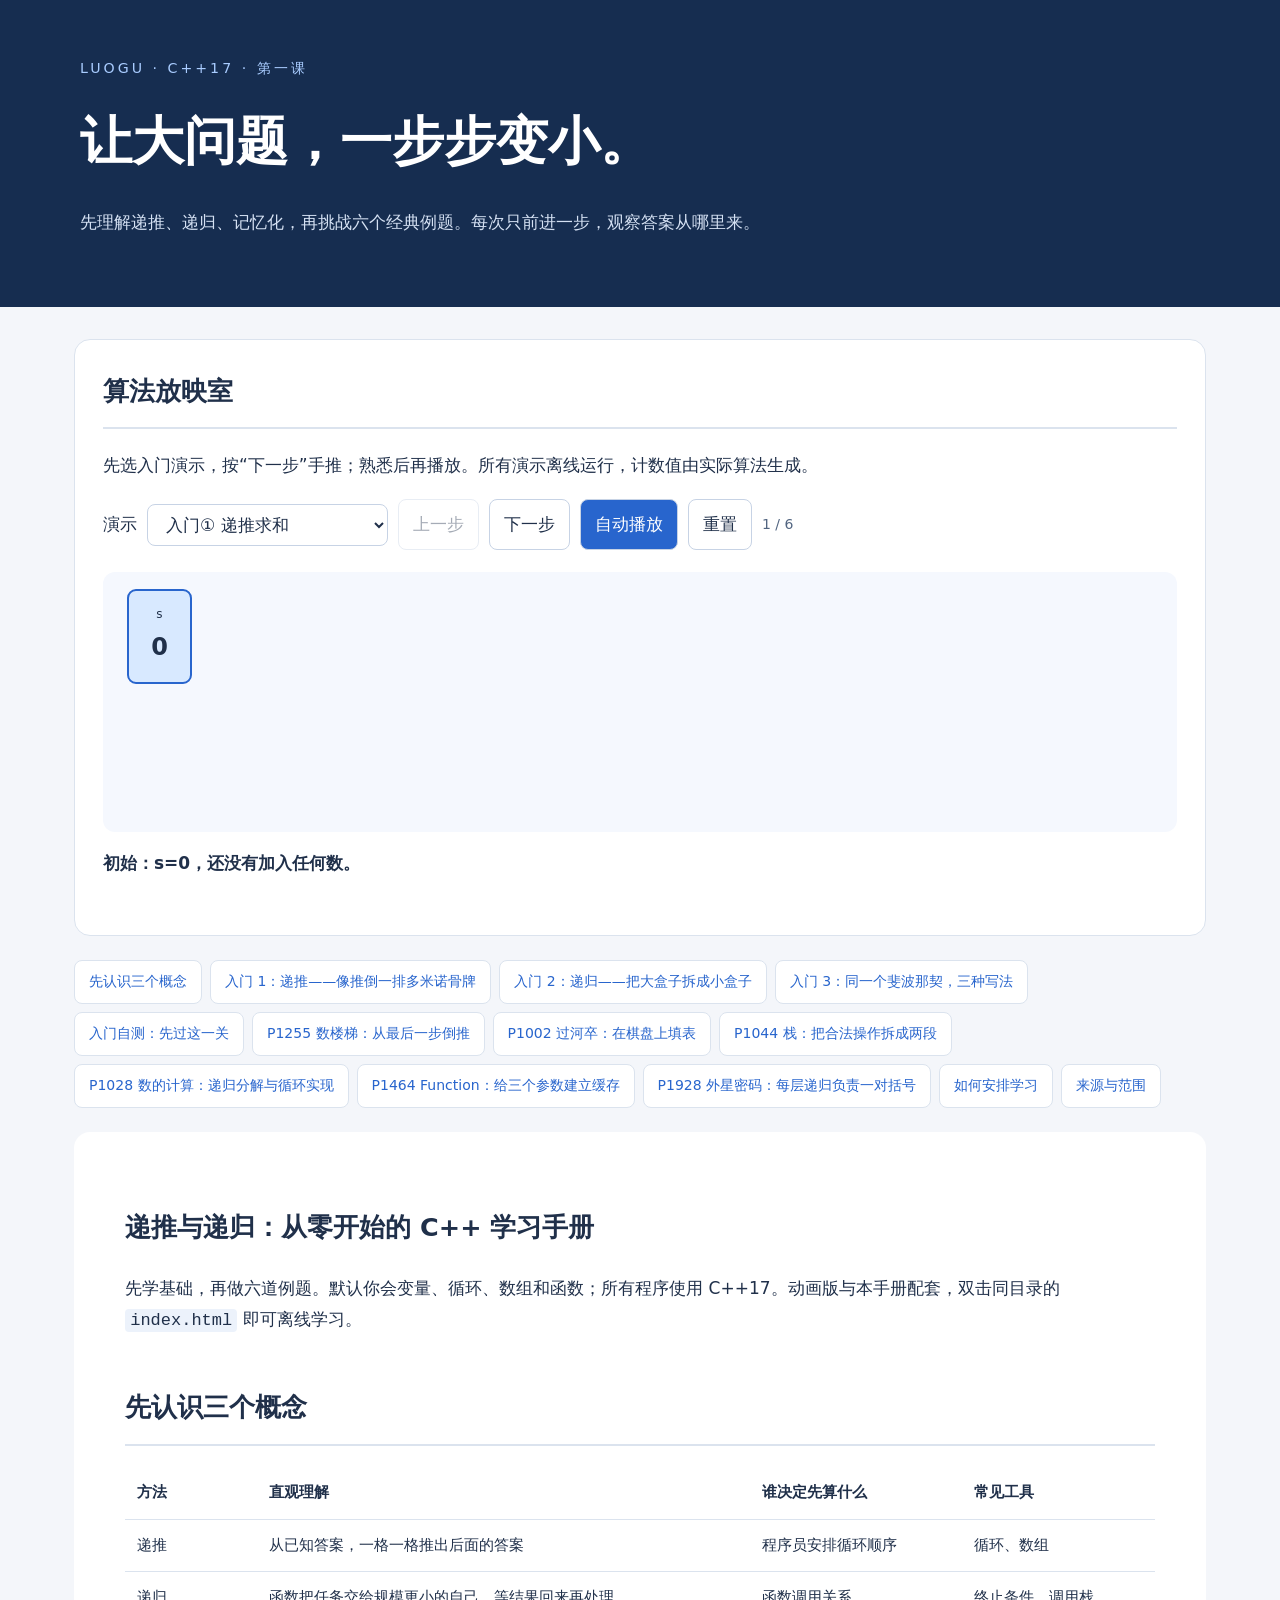
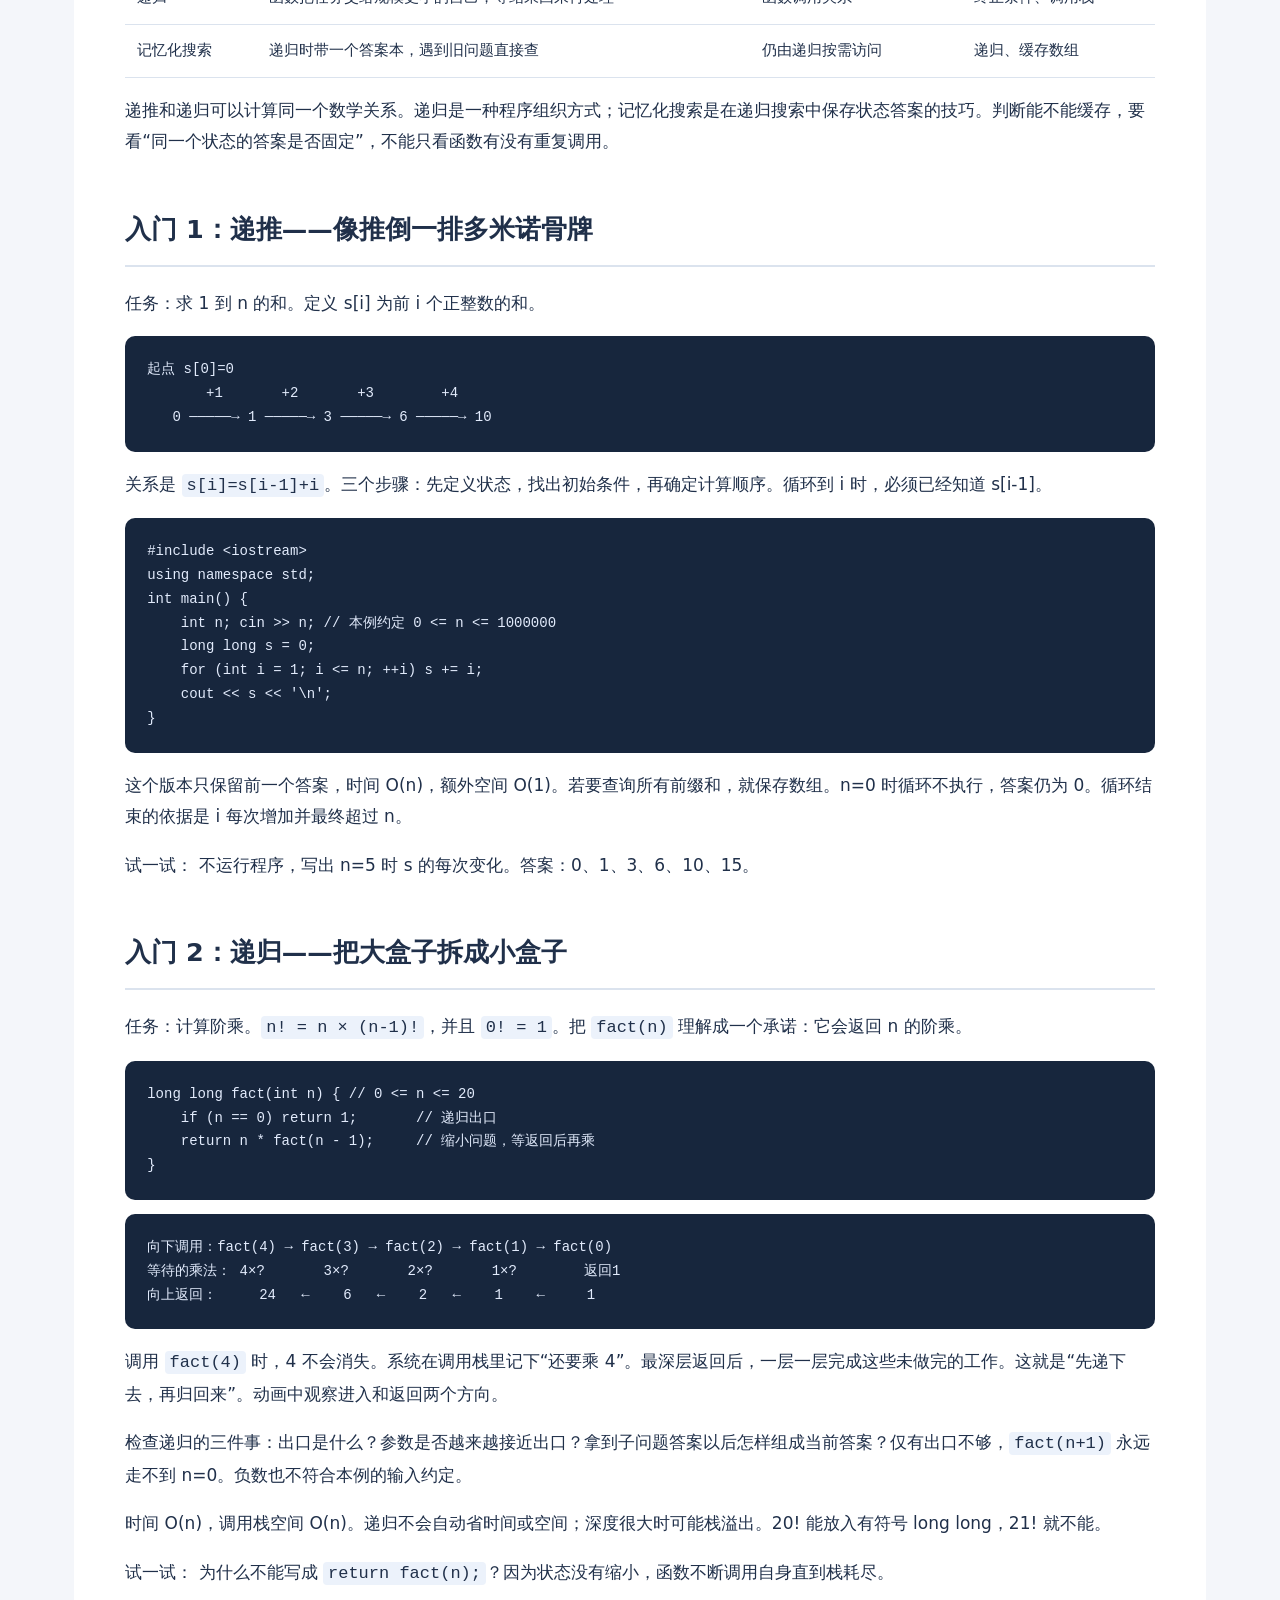
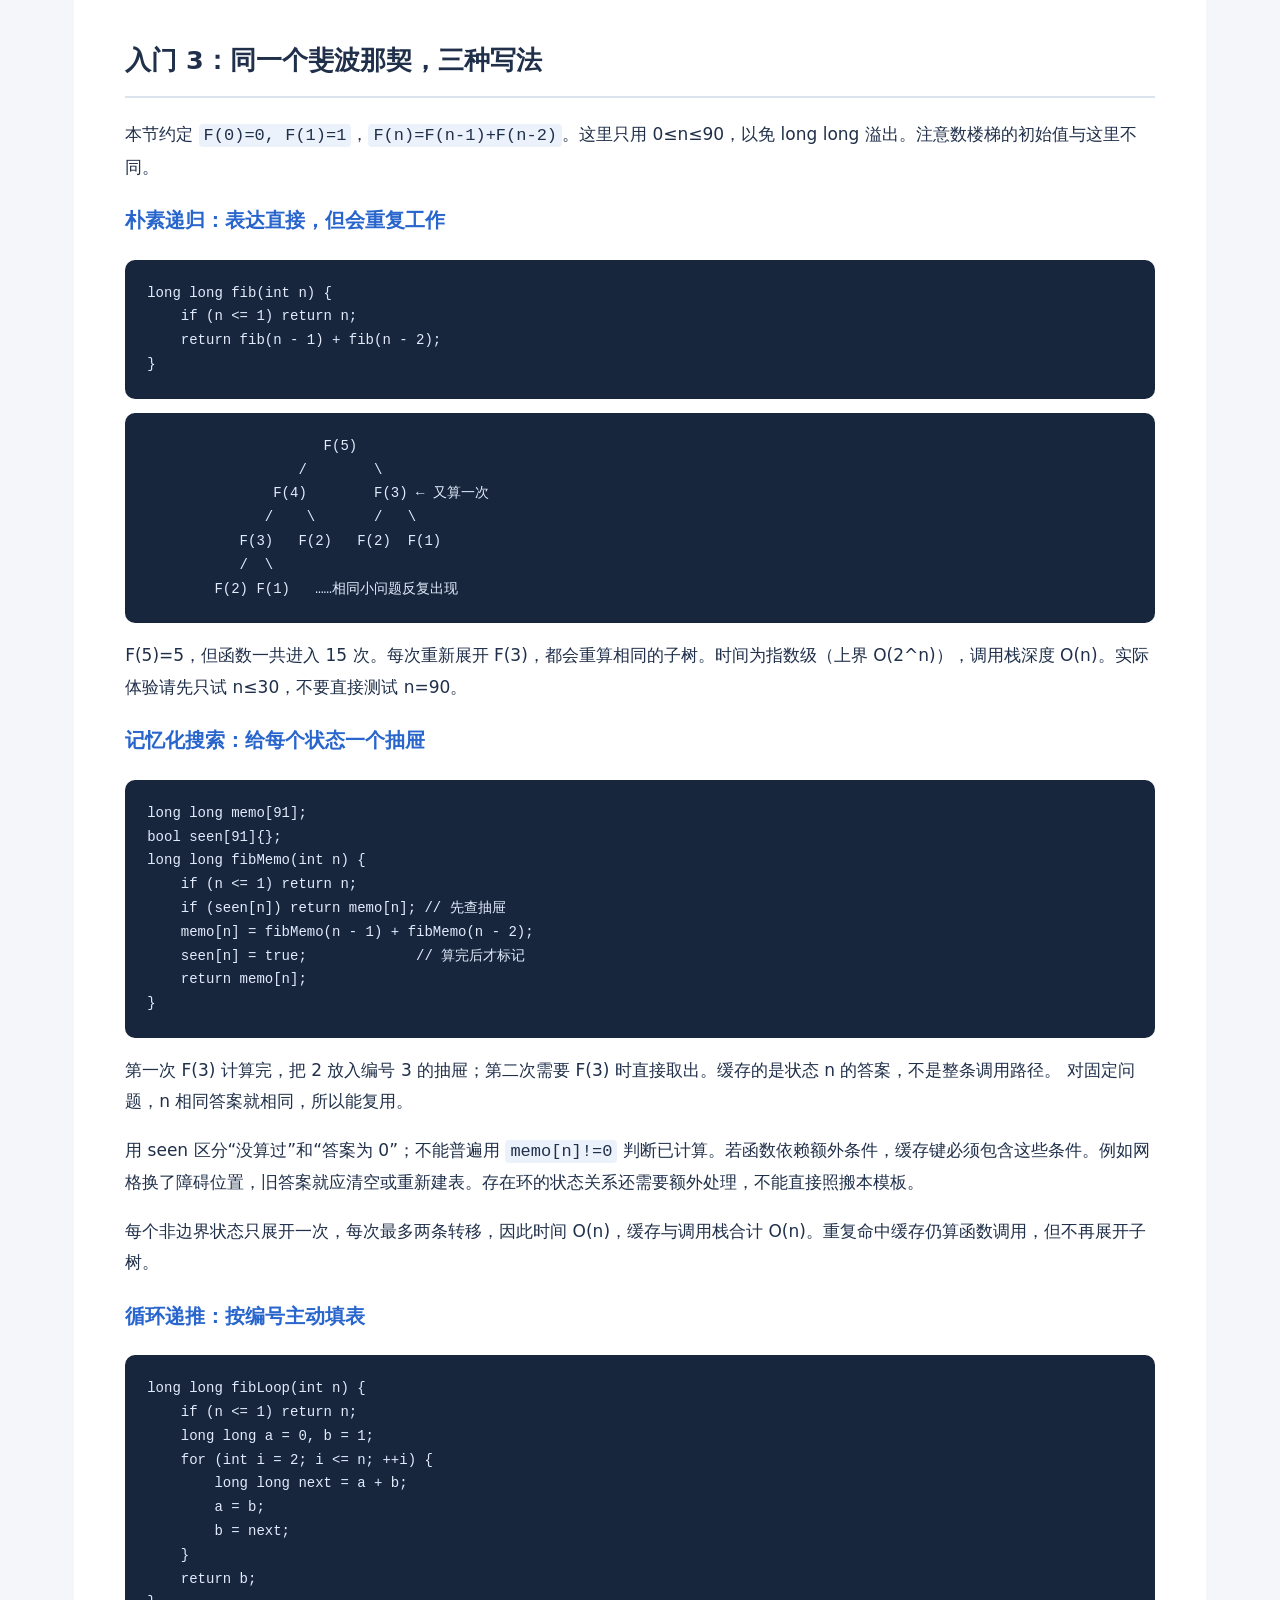
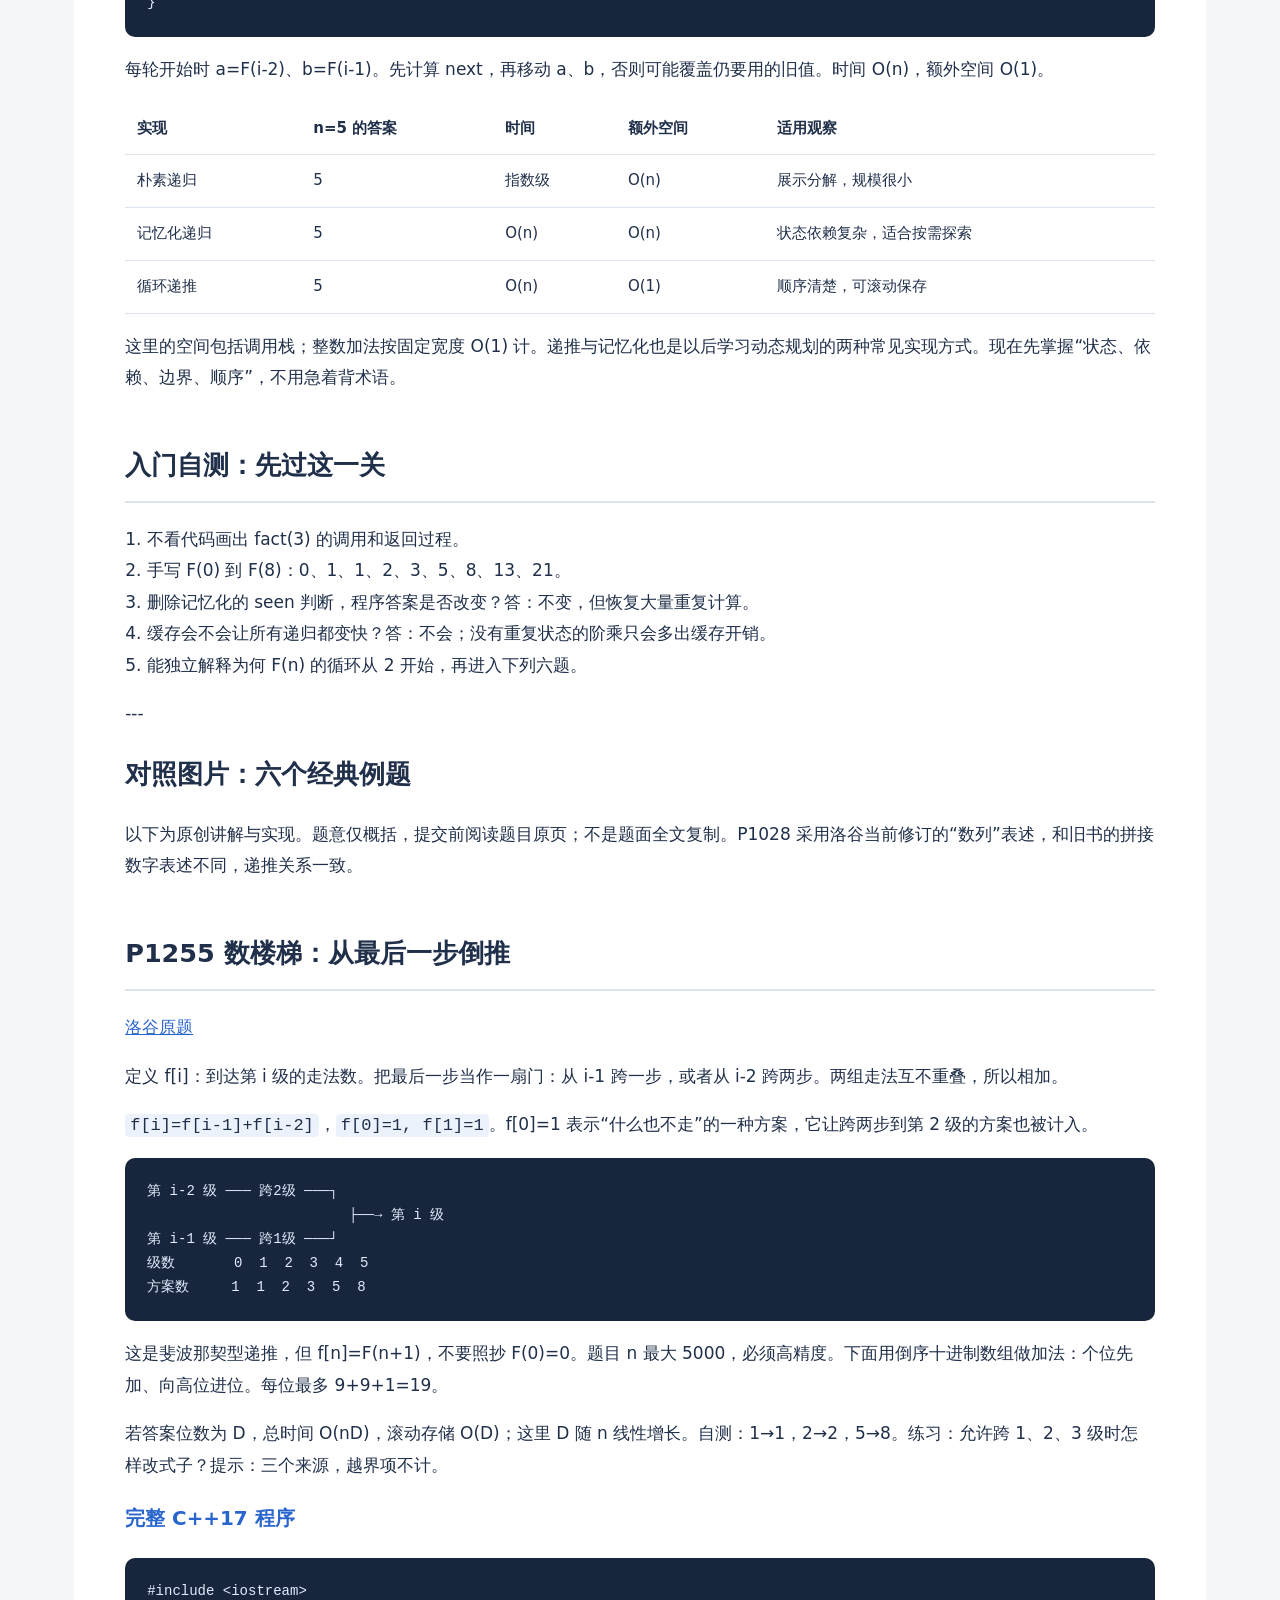
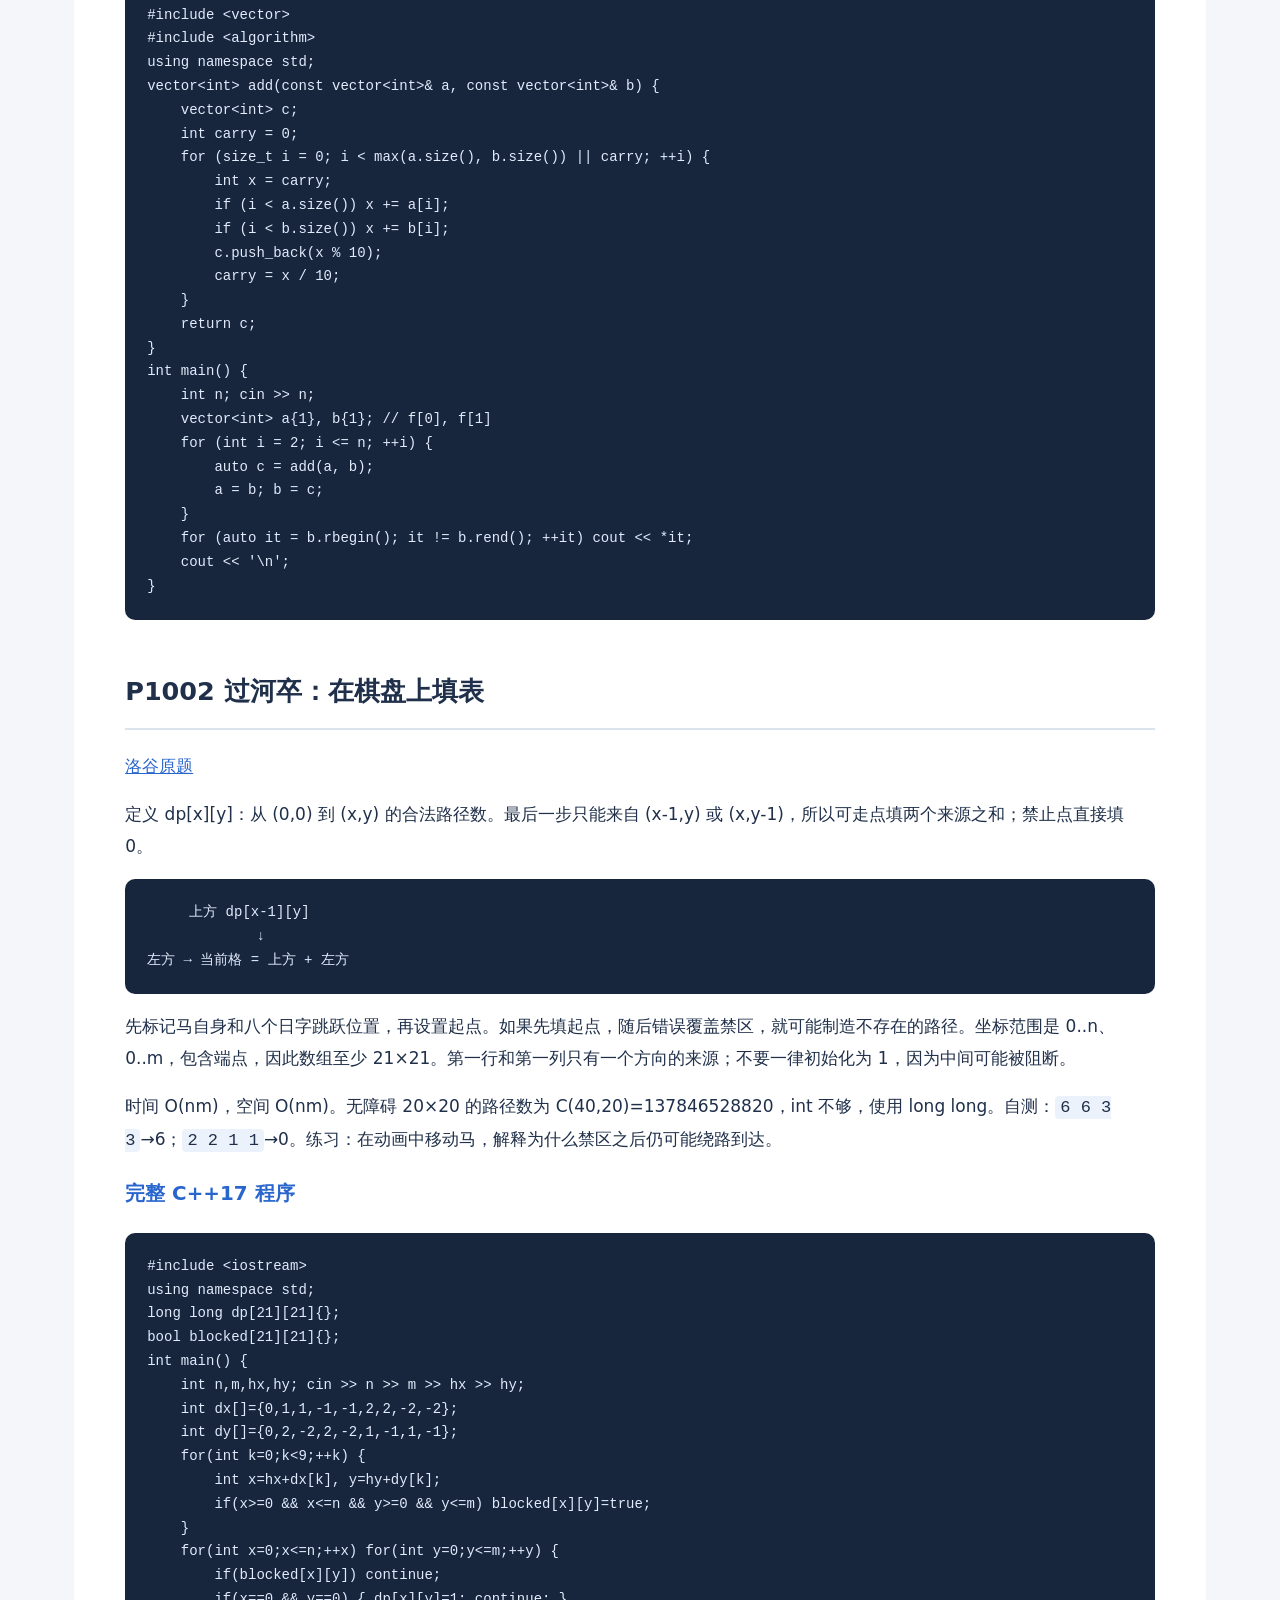
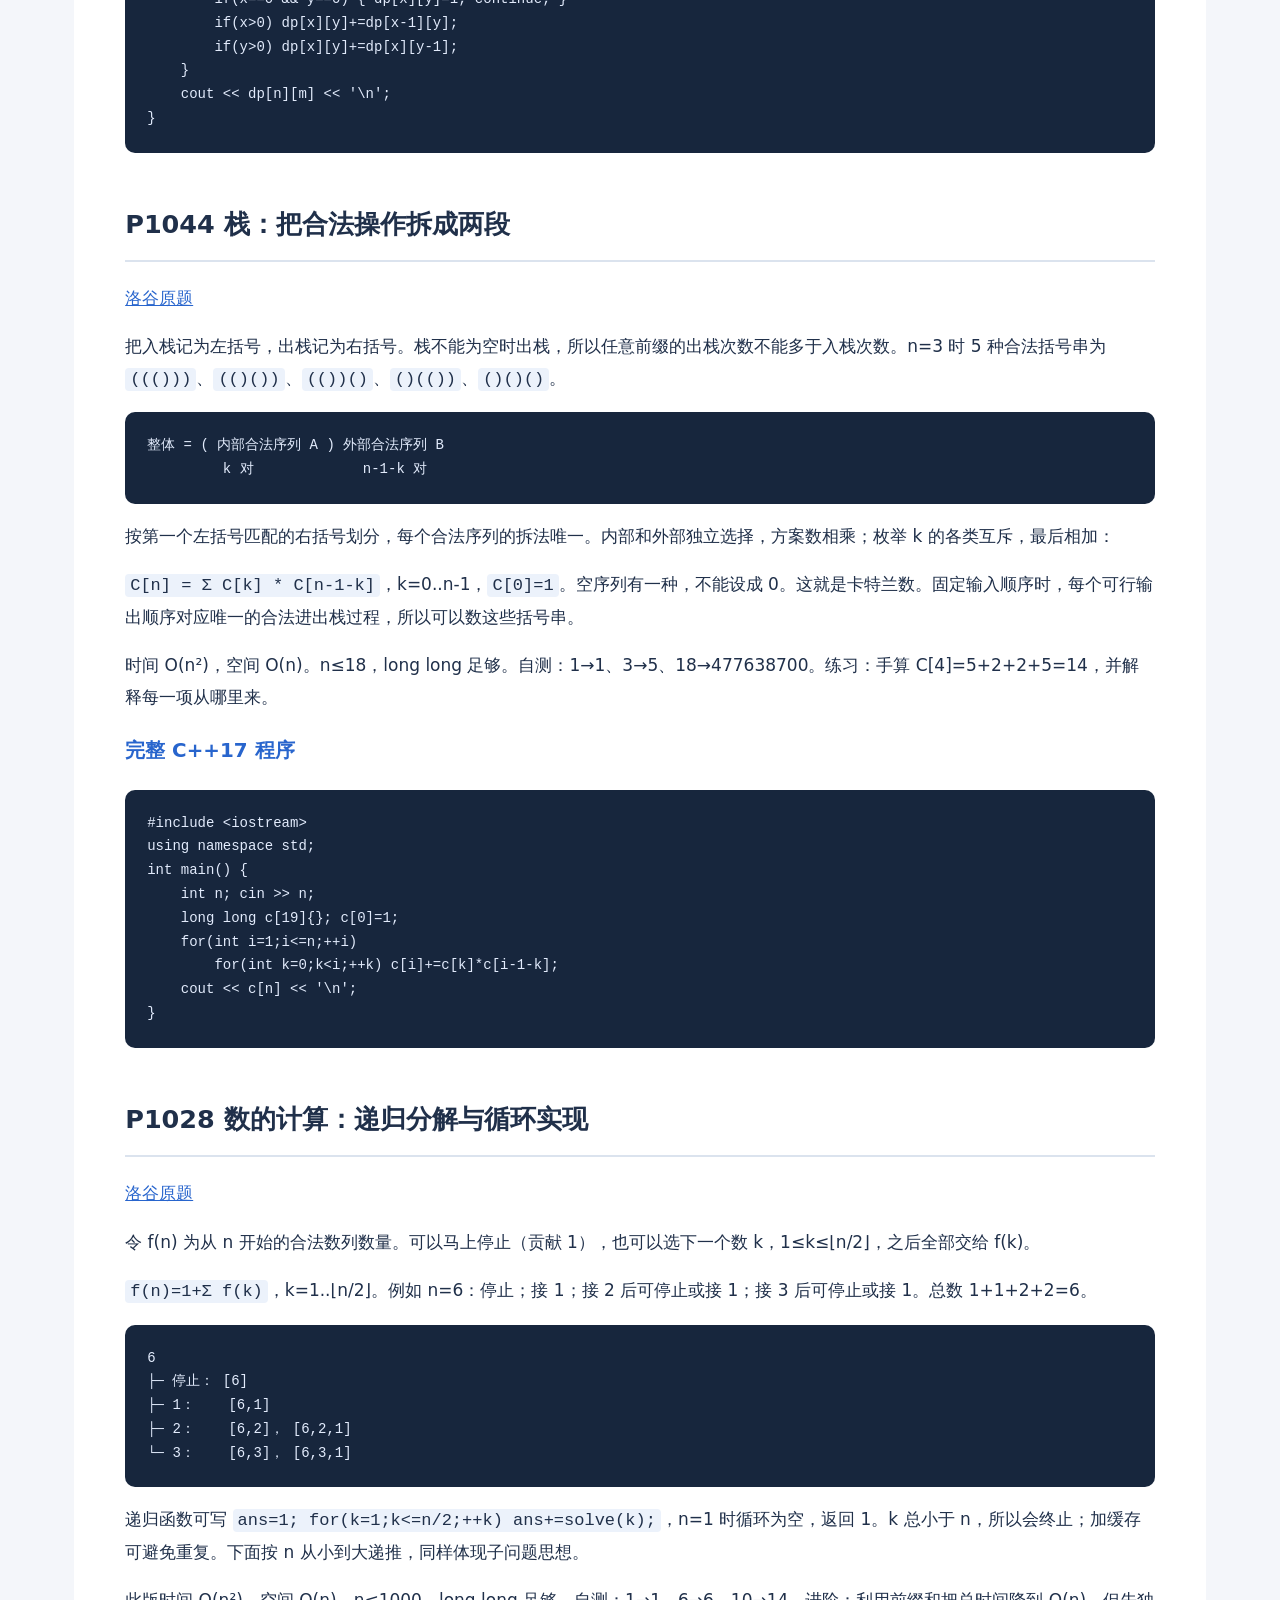
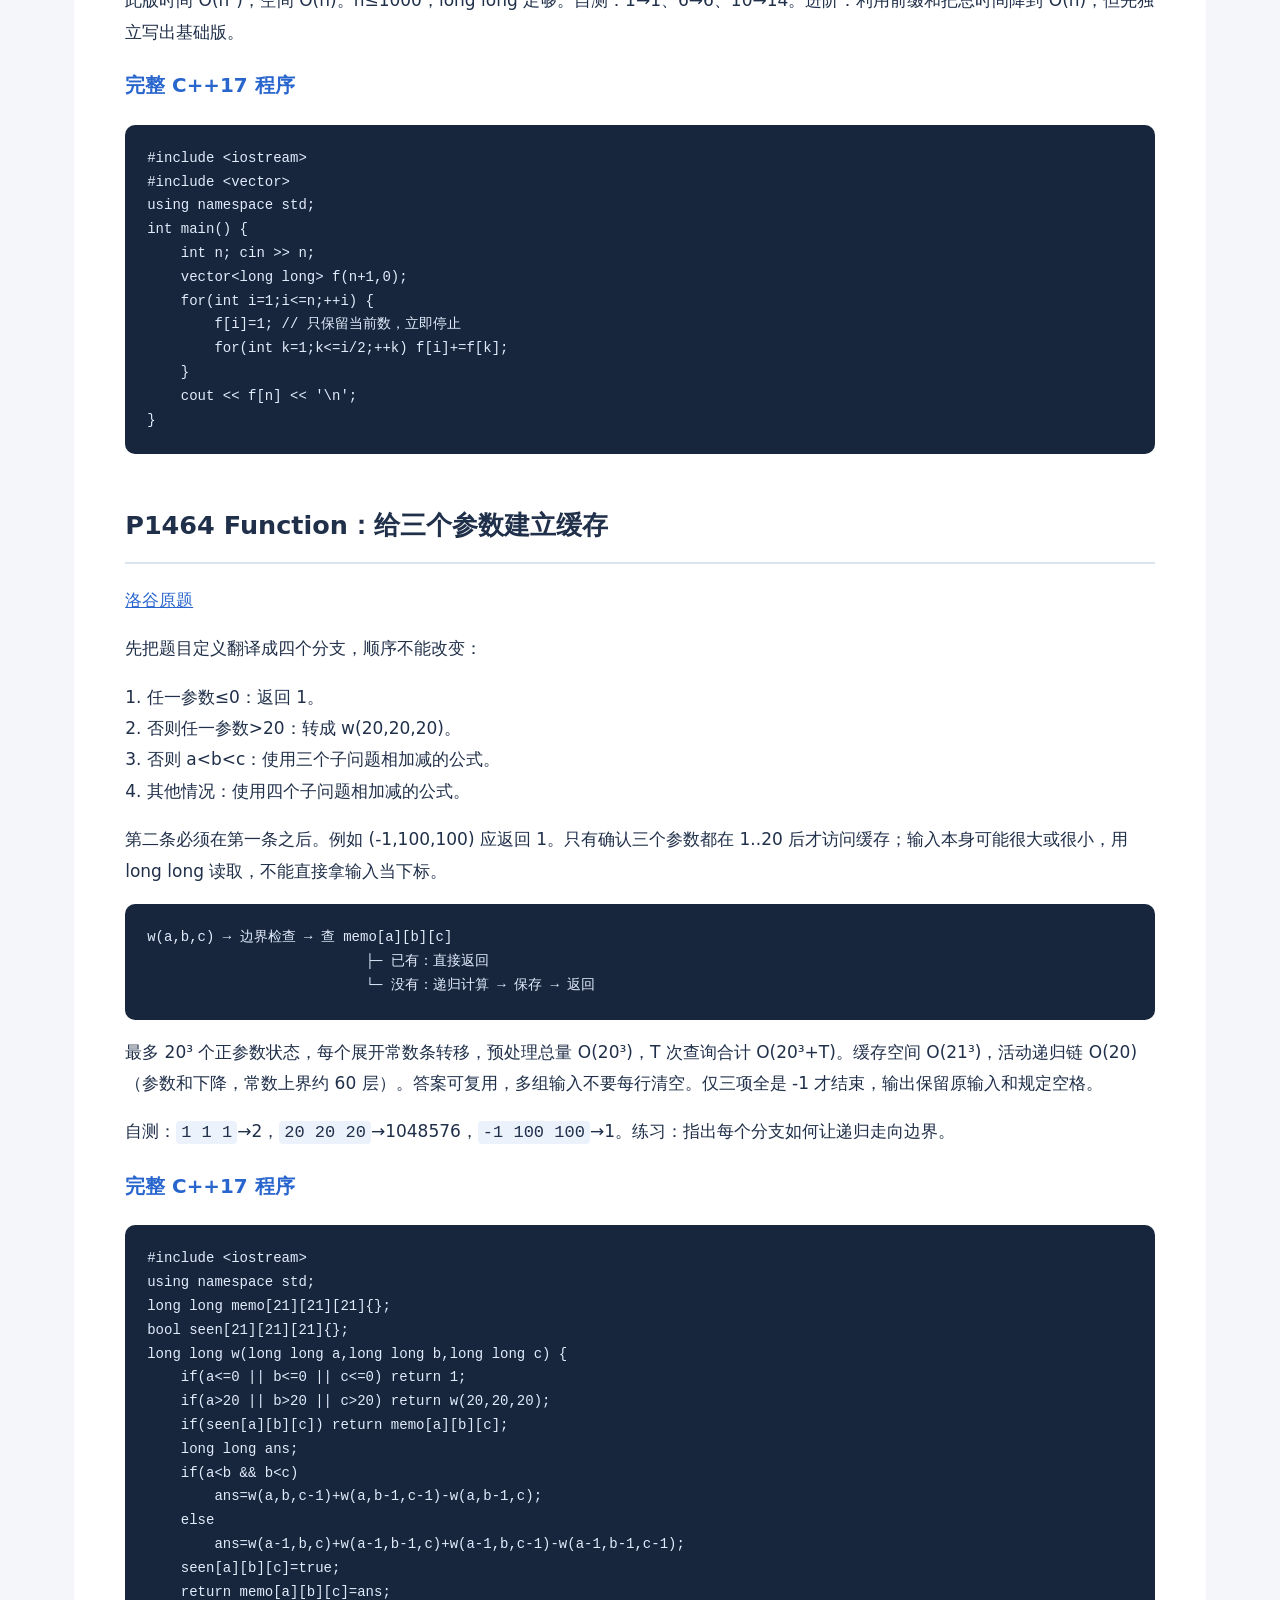
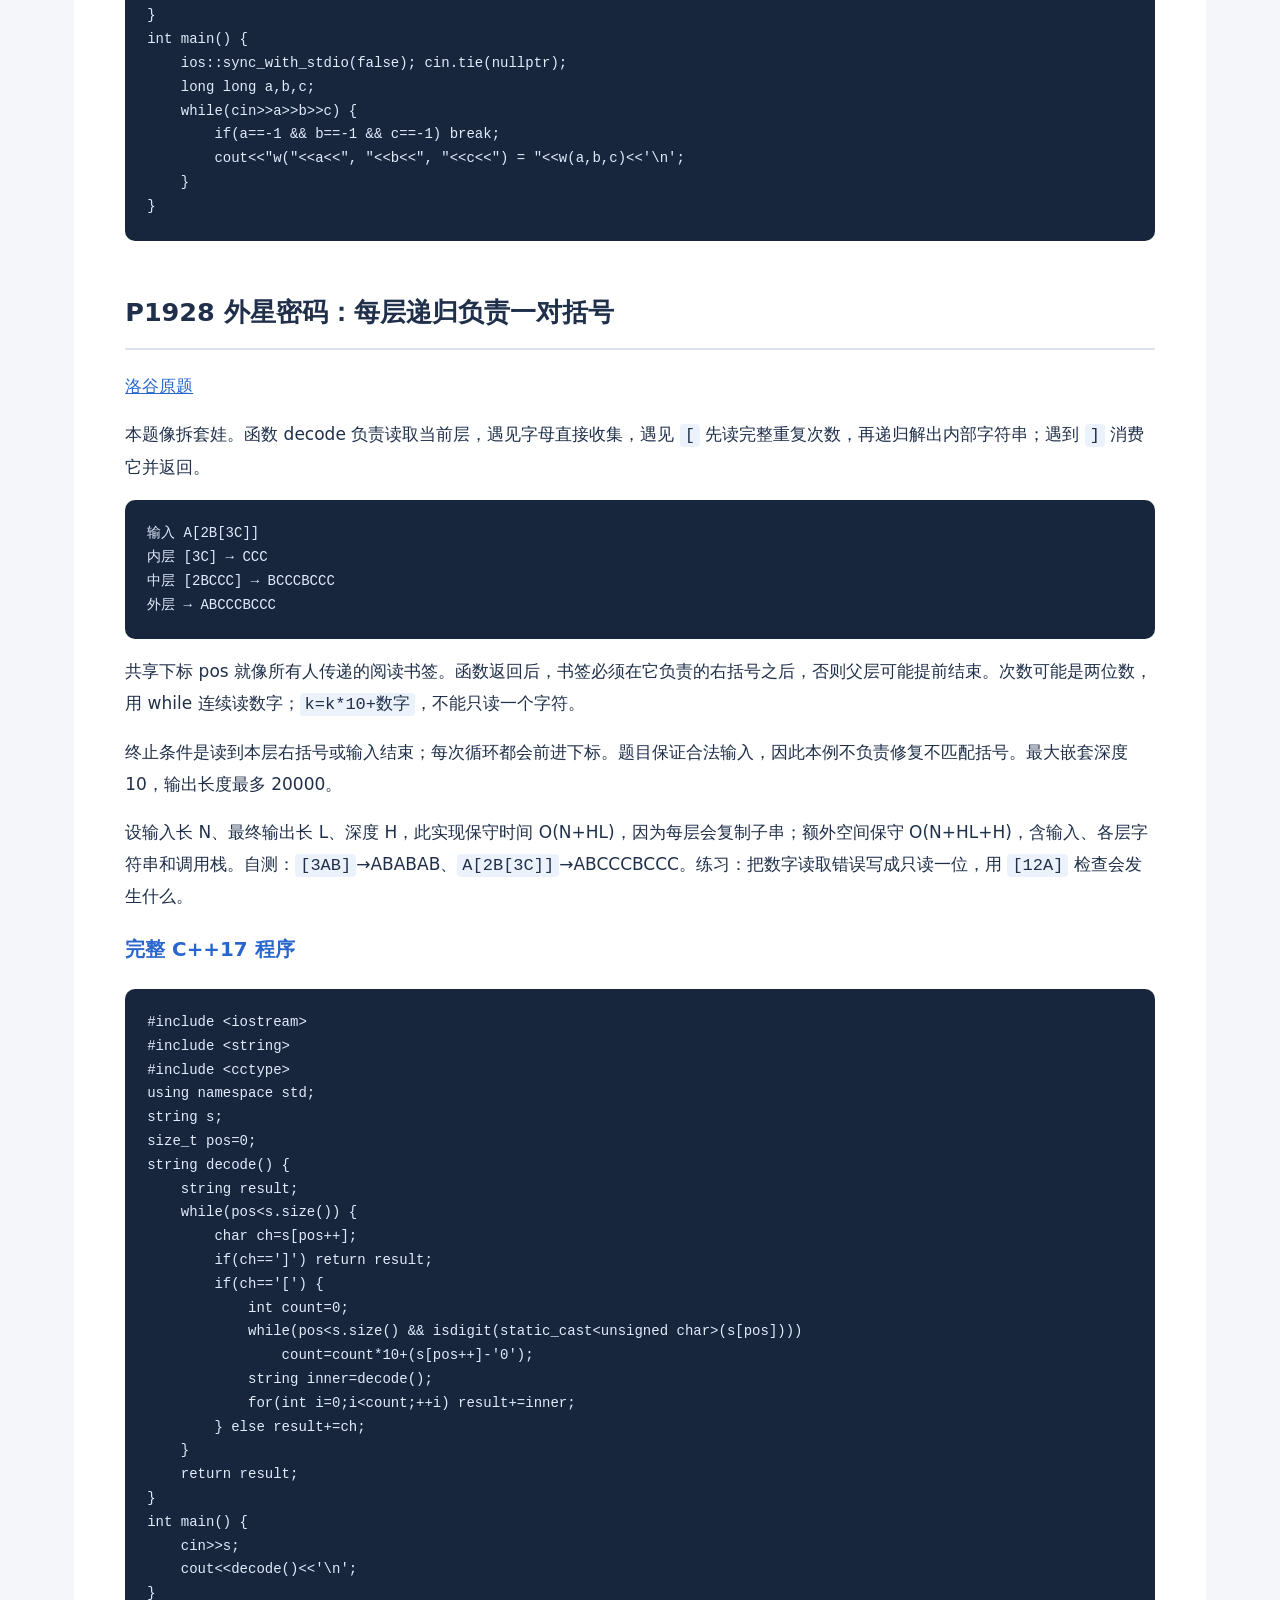
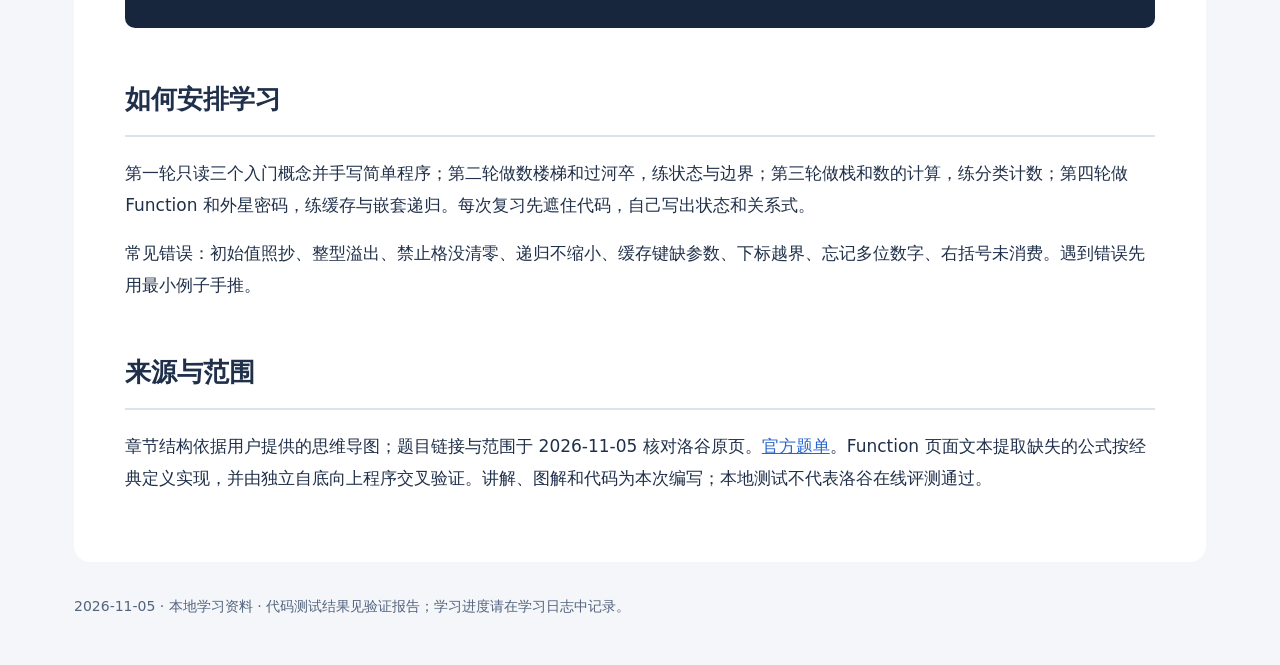
==== 洛谷深入浅出/01-递推与递归/index.html @ 2e6ac52d "新增洛谷递推递归入门手册、交互演示与六题C++实现" ====
<!doctype html><html lang="zh-CN"><head><meta charset="utf-8"><meta name="viewport" content="width=device-width,initial-scale=1"><title>递推与递归 · 从零开始</title><style>
:root{color-scheme:light;--bg:#f4f6fa;--ink:#20304a;--paper:#fff;--blue:#2865cd;--line:#dbe3ee}*{box-sizing:border-box}body{margin:0;background:var(--bg);color:var(--ink);font:17px/1.85 system-ui,'Microsoft YaHei',sans-serif}header{background:#162d50;color:#fff;padding:52px max(24px,calc((100vw - 1120px)/2))}header small{color:#a9ccff;letter-spacing:3px}header h1{font-size:clamp(30px,5vw,52px);margin:10px 0}header p{max-width:700px;color:#d5e1f3}main{max-width:1180px;margin:32px auto;padding:0 24px}article{background:var(--paper);padding:clamp(20px,4vw,52px);border-radius:16px}h2{margin-top:48px;border-bottom:2px solid var(--line);padding-bottom:12px;scroll-margin-top:20px}h3{color:var(--blue)}a{color:var(--blue)}pre{overflow:auto;background:#17263d;color:#e2ebfc;padding:22px;border-radius:10px;font:14px/1.7 Consolas,monospace;white-space:pre}code{font-family:Consolas,monospace}p code{background:#ecf2fb;padding:2px 5px;border-radius:4px}nav{display:flex;gap:8px;flex-wrap:wrap;margin:24px 0}nav a{font-size:14px;text-decoration:none;background:#fff;padding:8px 14px;border:1px solid var(--line);border-radius:8px}table{border-collapse:collapse;width:100%;font-size:15px}td,th{padding:12px;border-bottom:1px solid var(--line);text-align:left}.table-wrap{overflow:auto}.lab{padding:28px;background:white;border:1px solid var(--line);border-radius:16px}.lab h2{margin-top:0}.controls{display:flex;gap:10px;flex-wrap:wrap;align-items:center}button,select{font:inherit;padding:9px 14px;border:1px solid #c7d3e5;border-radius:8px;background:#fff;color:var(--ink);cursor:pointer}button:hover{background:#edf3ff}button:disabled{opacity:.4;cursor:default}#play{background:var(--blue);color:white}.stage{min-height:260px;background:#f5f8fe;border-radius:12px;margin-top:22px;padding:24px;overflow:auto}.cells{display:flex;gap:10px;align-items:flex-end;flex-wrap:wrap}.cell{background:white;border:2px solid #cbd7eb;border-radius:9px;padding:12px;min-width:65px;text-align:center;transition:transform .3s,background .3s}.cell.active{background:#d8e9ff;border-color:#2865cd;transform:translateY(-7px)}.cell small{display:block;font-size:12px}.cell b{font-size:24px}.grid{display:grid;gap:6px;grid-template-columns:repeat(7,minmax(38px,1fr));max-width:560px}.grid .cell{min-width:0;padding:5px;font-size:14px}.cell.block{background:#ffe2df;border-color:#c8473e}.stack{display:flex;flex-direction:column-reverse;gap:8px;max-width:420px}.stack .cell{text-align:left}.caption{padding:16px 0;min-height:75px;font-weight:600}#counter{font-size:14px;color:#526581}details{margin-top:20px}footer{font-size:14px;padding:32px 0;color:#53647d}@media(prefers-reduced-motion:reduce){*{transition:none!important}}@media print{header,nav,.lab{display:none}body{background:white}main{padding:0}article{padding:0}pre{white-space:pre-wrap}h2{break-after:avoid}}
</style></head><body><header><small>LUOGU · C++17 · 第一课</small><h1>让大问题，一步步变小。</h1><p>先理解递推、递归、记忆化，再挑战六个经典例题。每次只前进一步，观察答案从哪里来。</p></header><main><section class="lab"><h2>算法放映室</h2><p>先选入门演示，按“下一步”手推；熟悉后再播放。所有演示离线运行，计数值由实际算法生成。</p><div class="controls"><label for="scene">演示</label><select id="scene"><option value="sum">入门① 递推求和</option><option value="fact">入门② 阶乘的调用与返回</option><option value="memo">入门③ 斐波那契记忆化</option><option value="stairs">P1255 数楼梯</option><option value="grid">P1002 过河卒</option><option value="catalan">P1044 栈与卡特兰数</option><option value="number">P1028 数的计算</option><option value="function">P1464 缓存命中</option><option value="decode">P1928 拆套娃</option></select><button id="prev">上一步</button><button id="next">下一步</button><button id="play">自动播放</button><button id="reset">重置</button><span id="counter"></span></div><div id="stage" class="stage" role="img" aria-label="算法当前状态"></div><div id="caption" class="caption" aria-live="polite"></div></section><nav><a href="#s1">先认识三个概念</a><a href="#s2">入门 1：递推——像推倒一排多米诺骨牌</a><a href="#s3">入门 2：递归——把大盒子拆成小盒子</a><a href="#s4">入门 3：同一个斐波那契，三种写法</a><a href="#s5">入门自测：先过这一关</a><a href="#s6">P1255 数楼梯：从最后一步倒推</a><a href="#s7">P1002 过河卒：在棋盘上填表</a><a href="#s8">P1044 栈：把合法操作拆成两段</a><a href="#s9">P1028 数的计算：递归分解与循环实现</a><a href="#s10">P1464 Function：给三个参数建立缓存</a><a href="#s11">P1928 外星密码：每层递归负责一对括号</a><a href="#s12">如何安排学习</a><a href="#s13">来源与范围</a></nav><article><h1>递推与递归：从零开始的 C++ 学习手册</h1><p>先学基础，再做六道例题。默认你会变量、循环、数组和函数；所有程序使用 C++17。动画版与本手册配套，双击同目录的 <code>index.html</code> 即可离线学习。</p><h2 id="s1">先认识三个概念</h2><div class="table-wrap"><table><tr><th>方法</th><th>直观理解</th><th>谁决定先算什么</th><th>常见工具</th></tr><tr><td>递推</td><td>从已知答案，一格一格推出后面的答案</td><td>程序员安排循环顺序</td><td>循环、数组</td></tr><tr><td>递归</td><td>函数把任务交给规模更小的自己，等结果回来再处理</td><td>函数调用关系</td><td>终止条件、调用栈</td></tr><tr><td>记忆化搜索</td><td>递归时带一个答案本，遇到旧问题直接查</td><td>仍由递归按需访问</td><td>递归、缓存数组</td></tr></table></div><p>递推和递归可以计算同一个数学关系。递归是一种程序组织方式；记忆化搜索是在递归搜索中保存状态答案的技巧。判断能不能缓存，要看“同一个状态的答案是否固定”，不能只看函数有没有重复调用。</p><h2 id="s2">入门 1：递推——像推倒一排多米诺骨牌</h2><p>任务：求 1 到 n 的和。定义 s[i] 为前 i 个正整数的和。</p><pre><code>起点 s[0]=0
       +1       +2       +3        +4
   0 ─────→ 1 ─────→ 3 ─────→ 6 ─────→ 10
</code></pre><p>关系是 <code>s[i]=s[i-1]+i</code>。三个步骤：先定义状态，找出初始条件，再确定计算顺序。循环到 i 时，必须已经知道 s[i-1]。</p><pre><code>#include &lt;iostream&gt;
using namespace std;
int main() {
    int n; cin &gt;&gt; n; // 本例约定 0 &lt;= n &lt;= 1000000
    long long s = 0;
    for (int i = 1; i &lt;= n; ++i) s += i;
    cout &lt;&lt; s &lt;&lt; &#x27;\n&#x27;;
}
</code></pre><p>这个版本只保留前一个答案，时间 O(n)，额外空间 O(1)。若要查询所有前缀和，就保存数组。n=0 时循环不执行，答案仍为 0。循环结束的依据是 i 每次增加并最终超过 n。</p><p>试一试： 不运行程序，写出 n=5 时 s 的每次变化。答案：0、1、3、6、10、15。</p><h2 id="s3">入门 2：递归——把大盒子拆成小盒子</h2><p>任务：计算阶乘。<code>n! = n × (n-1)!</code>，并且 <code>0! = 1</code>。把 <code>fact(n)</code> 理解成一个承诺：它会返回 n 的阶乘。</p><pre><code>long long fact(int n) { // 0 &lt;= n &lt;= 20
    if (n == 0) return 1;       // 递归出口
    return n * fact(n - 1);     // 缩小问题，等返回后再乘
}
</code></pre><pre><code>向下调用：fact(4) → fact(3) → fact(2) → fact(1) → fact(0)
等待的乘法： 4×?       3×?       2×?       1×?        返回1
向上返回：     24   ←    6   ←    2   ←    1    ←     1
</code></pre><p>调用 <code>fact(4)</code> 时，4 不会消失。系统在调用栈里记下“还要乘 4”。最深层返回后，一层一层完成这些未做完的工作。这就是“先递下去，再归回来”。动画中观察进入和返回两个方向。</p><p>检查递归的三件事：出口是什么？参数是否越来越接近出口？拿到子问题答案以后怎样组成当前答案？仅有出口不够，<code>fact(n+1)</code> 永远走不到 n=0。负数也不符合本例的输入约定。</p><p>时间 O(n)，调用栈空间 O(n)。递归不会自动省时间或空间；深度很大时可能栈溢出。20! 能放入有符号 long long，21! 就不能。</p><p>试一试： 为什么不能写成 <code>return fact(n);</code>？因为状态没有缩小，函数不断调用自身直到栈耗尽。</p><h2 id="s4">入门 3：同一个斐波那契，三种写法</h2><p>本节约定 <code>F(0)=0, F(1)=1</code>，<code>F(n)=F(n-1)+F(n-2)</code>。这里只用 0≤n≤90，以免 long long 溢出。注意数楼梯的初始值与这里不同。</p><h3>朴素递归：表达直接，但会重复工作</h3><pre><code>long long fib(int n) {
    if (n &lt;= 1) return n;
    return fib(n - 1) + fib(n - 2);
}
</code></pre><pre><code>                     F(5)
                  /        \
               F(4)        F(3) ← 又算一次
              /    \       /   \
           F(3)   F(2)   F(2)  F(1)
           /  \
        F(2) F(1)   ……相同小问题反复出现
</code></pre><p>F(5)=5，但函数一共进入 15 次。每次重新展开 F(3)，都会重算相同的子树。时间为指数级（上界 O(2^n)），调用栈深度 O(n)。实际体验请先只试 n≤30，不要直接测试 n=90。</p><h3>记忆化搜索：给每个状态一个抽屉</h3><pre><code>long long memo[91];
bool seen[91]{};
long long fibMemo(int n) {
    if (n &lt;= 1) return n;
    if (seen[n]) return memo[n]; // 先查抽屉
    memo[n] = fibMemo(n - 1) + fibMemo(n - 2);
    seen[n] = true;             // 算完后才标记
    return memo[n];
}
</code></pre><p>第一次 F(3) 计算完，把 2 放入编号 3 的抽屉；第二次需要 F(3) 时直接取出。缓存的是状态 n 的答案，不是整条调用路径。 对固定问题，n 相同答案就相同，所以能复用。</p><p>用 seen 区分“没算过”和“答案为 0”；不能普遍用 <code>memo[n]!=0</code> 判断已计算。若函数依赖额外条件，缓存键必须包含这些条件。例如网格换了障碍位置，旧答案就应清空或重新建表。存在环的状态关系还需要额外处理，不能直接照搬本模板。</p><p>每个非边界状态只展开一次，每次最多两条转移，因此时间 O(n)，缓存与调用栈合计 O(n)。重复命中缓存仍算函数调用，但不再展开子树。</p><h3>循环递推：按编号主动填表</h3><pre><code>long long fibLoop(int n) {
    if (n &lt;= 1) return n;
    long long a = 0, b = 1;
    for (int i = 2; i &lt;= n; ++i) {
        long long next = a + b;
        a = b;
        b = next;
    }
    return b;
}
</code></pre><p>每轮开始时 a=F(i-2)、b=F(i-1)。先计算 next，再移动 a、b，否则可能覆盖仍要用的旧值。时间 O(n)，额外空间 O(1)。</p><div class="table-wrap"><table><tr><th>实现</th><th>n=5 的答案</th><th>时间</th><th>额外空间</th><th>适用观察</th></tr><tr><td>朴素递归</td><td>5</td><td>指数级</td><td>O(n)</td><td>展示分解，规模很小</td></tr><tr><td>记忆化递归</td><td>5</td><td>O(n)</td><td>O(n)</td><td>状态依赖复杂，适合按需探索</td></tr><tr><td>循环递推</td><td>5</td><td>O(n)</td><td>O(1)</td><td>顺序清楚，可滚动保存</td></tr></table></div><p>这里的空间包括调用栈；整数加法按固定宽度 O(1) 计。递推与记忆化也是以后学习动态规划的两种常见实现方式。现在先掌握“状态、依赖、边界、顺序”，不用急着背术语。</p><h2 id="s5">入门自测：先过这一关</h2><p>1. 不看代码画出 fact(3) 的调用和返回过程。<br>2. 手写 F(0) 到 F(8)：0、1、1、2、3、5、8、13、21。<br>3. 删除记忆化的 seen 判断，程序答案是否改变？答：不变，但恢复大量重复计算。<br>4. 缓存会不会让所有递归都变快？答：不会；没有重复状态的阶乘只会多出缓存开销。<br>5. 能独立解释为何 F(n) 的循环从 2 开始，再进入下列六题。</p><p>---</p><h1>对照图片：六个经典例题</h1><p>以下为原创讲解与实现。题意仅概括，提交前阅读题目原页；不是题面全文复制。P1028 采用洛谷当前修订的“数列”表述，和旧书的拼接数字表述不同，递推关系一致。</p><h2 id="s6">P1255 数楼梯：从最后一步倒推</h2><p><a href="https://www.luogu.com.cn/problem/P1255">洛谷原题</a></p><p>定义 f[i]：到达第 i 级的走法数。把最后一步当作一扇门：从 i-1 跨一步，或者从 i-2 跨两步。两组走法互不重叠，所以相加。</p><p><code>f[i]=f[i-1]+f[i-2]</code>，<code>f[0]=1, f[1]=1</code>。f[0]=1 表示“什么也不走”的一种方案，它让跨两步到第 2 级的方案也被计入。</p><pre><code>第 i-2 级 ─── 跨2级 ───┐
                        ├──→ 第 i 级
第 i-1 级 ─── 跨1级 ───┘
级数       0  1  2  3  4  5
方案数     1  1  2  3  5  8
</code></pre><p>这是斐波那契型递推，但 f[n]=F(n+1)，不要照抄 F(0)=0。题目 n 最大 5000，必须高精度。下面用倒序十进制数组做加法：个位先加、向高位进位。每位最多 9+9+1=19。</p><p>若答案位数为 D，总时间 O(nD)，滚动存储 O(D)；这里 D 随 n 线性增长。自测：1→1，2→2，5→8。练习：允许跨 1、2、3 级时怎样改式子？提示：三个来源，越界项不计。</p><h3>完整 C++17 程序</h3><pre><code>#include &lt;iostream&gt;
#include &lt;vector&gt;
#include &lt;algorithm&gt;
using namespace std;
vector&lt;int&gt; add(const vector&lt;int&gt;&amp; a, const vector&lt;int&gt;&amp; b) {
    vector&lt;int&gt; c;
    int carry = 0;
    for (size_t i = 0; i &lt; max(a.size(), b.size()) || carry; ++i) {
        int x = carry;
        if (i &lt; a.size()) x += a[i];
        if (i &lt; b.size()) x += b[i];
        c.push_back(x % 10);
        carry = x / 10;
    }
    return c;
}
int main() {
    int n; cin &gt;&gt; n;
    vector&lt;int&gt; a{1}, b{1}; // f[0], f[1]
    for (int i = 2; i &lt;= n; ++i) {
        auto c = add(a, b);
        a = b; b = c;
    }
    for (auto it = b.rbegin(); it != b.rend(); ++it) cout &lt;&lt; *it;
    cout &lt;&lt; &#x27;\n&#x27;;
}
</code></pre><h2 id="s7">P1002 过河卒：在棋盘上填表</h2><p><a href="https://www.luogu.com.cn/problem/P1002">洛谷原题</a></p><p>定义 dp[x][y]：从 (0,0) 到 (x,y) 的合法路径数。最后一步只能来自 (x-1,y) 或 (x,y-1)，所以可走点填两个来源之和；禁止点直接填 0。</p><pre><code>     上方 dp[x-1][y]
             ↓
左方 → 当前格 = 上方 + 左方
</code></pre><p>先标记马自身和八个日字跳跃位置，再设置起点。如果先填起点，随后错误覆盖禁区，就可能制造不存在的路径。坐标范围是 0..n、0..m，包含端点，因此数组至少 21×21。第一行和第一列只有一个方向的来源；不要一律初始化为 1，因为中间可能被阻断。</p><p>时间 O(nm)，空间 O(nm)。无障碍 20×20 的路径数为 C(40,20)=137846528820，int 不够，使用 long long。自测：<code>6 6 3 3</code>→6；<code>2 2 1 1</code>→0。练习：在动画中移动马，解释为什么禁区之后仍可能绕路到达。</p><h3>完整 C++17 程序</h3><pre><code>#include &lt;iostream&gt;
using namespace std;
long long dp[21][21]{};
bool blocked[21][21]{};
int main() {
    int n,m,hx,hy; cin &gt;&gt; n &gt;&gt; m &gt;&gt; hx &gt;&gt; hy;
    int dx[]={0,1,1,-1,-1,2,2,-2,-2};
    int dy[]={0,2,-2,2,-2,1,-1,1,-1};
    for(int k=0;k&lt;9;++k) {
        int x=hx+dx[k], y=hy+dy[k];
        if(x&gt;=0 &amp;&amp; x&lt;=n &amp;&amp; y&gt;=0 &amp;&amp; y&lt;=m) blocked[x][y]=true;
    }
    for(int x=0;x&lt;=n;++x) for(int y=0;y&lt;=m;++y) {
        if(blocked[x][y]) continue;
        if(x==0 &amp;&amp; y==0) { dp[x][y]=1; continue; }
        if(x&gt;0) dp[x][y]+=dp[x-1][y];
        if(y&gt;0) dp[x][y]+=dp[x][y-1];
    }
    cout &lt;&lt; dp[n][m] &lt;&lt; &#x27;\n&#x27;;
}
</code></pre><h2 id="s8">P1044 栈：把合法操作拆成两段</h2><p><a href="https://www.luogu.com.cn/problem/P1044">洛谷原题</a></p><p>把入栈记为左括号，出栈记为右括号。栈不能为空时出栈，所以任意前缀的出栈次数不能多于入栈次数。n=3 时 5 种合法括号串为 <code>((()))</code>、<code>(()())</code>、<code>(())()</code>、<code>()(())</code>、<code>()()()</code>。</p><pre><code>整体 = ( 内部合法序列 A ) 外部合法序列 B
         k 对             n-1-k 对
</code></pre><p>按第一个左括号匹配的右括号划分，每个合法序列的拆法唯一。内部和外部独立选择，方案数相乘；枚举 k 的各类互斥，最后相加：</p><p><code>C[n] = Σ C[k] * C[n-1-k]</code>，k=0..n-1，<code>C[0]=1</code>。空序列有一种，不能设成 0。这就是卡特兰数。固定输入顺序时，每个可行输出顺序对应唯一的合法进出栈过程，所以可以数这些括号串。</p><p>时间 O(n²)，空间 O(n)。n≤18，long long 足够。自测：1→1、3→5、18→477638700。练习：手算 C[4]=5+2+2+5=14，并解释每一项从哪里来。</p><h3>完整 C++17 程序</h3><pre><code>#include &lt;iostream&gt;
using namespace std;
int main() {
    int n; cin &gt;&gt; n;
    long long c[19]{}; c[0]=1;
    for(int i=1;i&lt;=n;++i)
        for(int k=0;k&lt;i;++k) c[i]+=c[k]*c[i-1-k];
    cout &lt;&lt; c[n] &lt;&lt; &#x27;\n&#x27;;
}
</code></pre><h2 id="s9">P1028 数的计算：递归分解与循环实现</h2><p><a href="https://www.luogu.com.cn/problem/P1028">洛谷原题</a></p><p>令 f(n) 为从 n 开始的合法数列数量。可以马上停止（贡献 1），也可以选下一个数 k，1≤k≤⌊n/2⌋，之后全部交给 f(k)。</p><p><code>f(n)=1+Σ f(k)</code>，k=1..⌊n/2⌋。例如 n=6：停止；接 1；接 2 后可停止或接 1；接 3 后可停止或接 1。总数 1+1+2+2=6。</p><pre><code>6
├─ 停止： [6]
├─ 1：    [6,1]
├─ 2：    [6,2]， [6,2,1]
└─ 3：    [6,3]， [6,3,1]
</code></pre><p>递归函数可写 <code>ans=1; for(k=1;k&lt;=n/2;++k) ans+=solve(k);</code>，n=1 时循环为空，返回 1。k 总小于 n，所以会终止；加缓存可避免重复。下面按 n 从小到大递推，同样体现子问题思想。</p><p>此版时间 O(n²)，空间 O(n)。n≤1000，long long 足够。自测：1→1、6→6、10→14。进阶：利用前缀和把总时间降到 O(n)，但先独立写出基础版。</p><h3>完整 C++17 程序</h3><pre><code>#include &lt;iostream&gt;
#include &lt;vector&gt;
using namespace std;
int main() {
    int n; cin &gt;&gt; n;
    vector&lt;long long&gt; f(n+1,0);
    for(int i=1;i&lt;=n;++i) {
        f[i]=1; // 只保留当前数，立即停止
        for(int k=1;k&lt;=i/2;++k) f[i]+=f[k];
    }
    cout &lt;&lt; f[n] &lt;&lt; &#x27;\n&#x27;;
}
</code></pre><h2 id="s10">P1464 Function：给三个参数建立缓存</h2><p><a href="https://www.luogu.com.cn/problem/P1464">洛谷原题</a></p><p>先把题目定义翻译成四个分支，顺序不能改变：</p><p>1. 任一参数≤0：返回 1。<br>2. 否则任一参数&gt;20：转成 w(20,20,20)。<br>3. 否则 a&lt;b&lt;c：使用三个子问题相加减的公式。<br>4. 其他情况：使用四个子问题相加减的公式。</p><p>第二条必须在第一条之后。例如 (-1,100,100) 应返回 1。只有确认三个参数都在 1..20 后才访问缓存；输入本身可能很大或很小，用 long long 读取，不能直接拿输入当下标。</p><pre><code>w(a,b,c) → 边界检查 → 查 memo[a][b][c]
                          ├─ 已有：直接返回
                          └─ 没有：递归计算 → 保存 → 返回
</code></pre><p>最多 20³ 个正参数状态，每个展开常数条转移，预处理总量 O(20³)，T 次查询合计 O(20³+T)。缓存空间 O(21³)，活动递归链 O(20)（参数和下降，常数上界约 60 层）。答案可复用，多组输入不要每行清空。仅三项全是 -1 才结束，输出保留原输入和规定空格。</p><p>自测：<code>1 1 1</code>→2，<code>20 20 20</code>→1048576，<code>-1 100 100</code>→1。练习：指出每个分支如何让递归走向边界。</p><h3>完整 C++17 程序</h3><pre><code>#include &lt;iostream&gt;
using namespace std;
long long memo[21][21][21]{};
bool seen[21][21][21]{};
long long w(long long a,long long b,long long c) {
    if(a&lt;=0 || b&lt;=0 || c&lt;=0) return 1;
    if(a&gt;20 || b&gt;20 || c&gt;20) return w(20,20,20);
    if(seen[a][b][c]) return memo[a][b][c];
    long long ans;
    if(a&lt;b &amp;&amp; b&lt;c)
        ans=w(a,b,c-1)+w(a,b-1,c-1)-w(a,b-1,c);
    else
        ans=w(a-1,b,c)+w(a-1,b-1,c)+w(a-1,b,c-1)-w(a-1,b-1,c-1);
    seen[a][b][c]=true;
    return memo[a][b][c]=ans;
}
int main() {
    ios::sync_with_stdio(false); cin.tie(nullptr);
    long long a,b,c;
    while(cin&gt;&gt;a&gt;&gt;b&gt;&gt;c) {
        if(a==-1 &amp;&amp; b==-1 &amp;&amp; c==-1) break;
        cout&lt;&lt;&quot;w(&quot;&lt;&lt;a&lt;&lt;&quot;, &quot;&lt;&lt;b&lt;&lt;&quot;, &quot;&lt;&lt;c&lt;&lt;&quot;) = &quot;&lt;&lt;w(a,b,c)&lt;&lt;&#x27;\n&#x27;;
    }
}
</code></pre><h2 id="s11">P1928 外星密码：每层递归负责一对括号</h2><p><a href="https://www.luogu.com.cn/problem/P1928">洛谷原题</a></p><p>本题像拆套娃。函数 decode 负责读取当前层，遇见字母直接收集，遇见 <code>[</code> 先读完整重复次数，再递归解出内部字符串；遇到 <code>]</code> 消费它并返回。</p><pre><code>输入 A[2B[3C]]
内层 [3C] → CCC
中层 [2BCCC] → BCCCBCCC
外层 → ABCCCBCCC
</code></pre><p>共享下标 pos 就像所有人传递的阅读书签。函数返回后，书签必须在它负责的右括号之后，否则父层可能提前结束。次数可能是两位数，用 while 连续读数字；<code>k=k*10+数字</code>，不能只读一个字符。</p><p>终止条件是读到本层右括号或输入结束；每次循环都会前进下标。题目保证合法输入，因此本例不负责修复不匹配括号。最大嵌套深度 10，输出长度最多 20000。</p><p>设输入长 N、最终输出长 L、深度 H，此实现保守时间 O(N+HL)，因为每层会复制子串；额外空间保守 O(N+HL+H)，含输入、各层字符串和调用栈。自测：<code>[3AB]</code>→ABABAB、<code>A[2B[3C]]</code>→ABCCCBCCC。练习：把数字读取错误写成只读一位，用 <code>[12A]</code> 检查会发生什么。</p><h3>完整 C++17 程序</h3><pre><code>#include &lt;iostream&gt;
#include &lt;string&gt;
#include &lt;cctype&gt;
using namespace std;
string s;
size_t pos=0;
string decode() {
    string result;
    while(pos&lt;s.size()) {
        char ch=s[pos++];
        if(ch==&#x27;]&#x27;) return result;
        if(ch==&#x27;[&#x27;) {
            int count=0;
            while(pos&lt;s.size() &amp;&amp; isdigit(static_cast&lt;unsigned char&gt;(s[pos])))
                count=count*10+(s[pos++]-&#x27;0&#x27;);
            string inner=decode();
            for(int i=0;i&lt;count;++i) result+=inner;
        } else result+=ch;
    }
    return result;
}
int main() {
    cin&gt;&gt;s;
    cout&lt;&lt;decode()&lt;&lt;&#x27;\n&#x27;;
}
</code></pre><h2 id="s12">如何安排学习</h2><p>第一轮只读三个入门概念并手写简单程序；第二轮做数楼梯和过河卒，练状态与边界；第三轮做栈和数的计算，练分类计数；第四轮做 Function 和外星密码，练缓存与嵌套递归。每次复习先遮住代码，自己写出状态和关系式。</p><p>常见错误：初始值照抄、整型溢出、禁止格没清零、递归不缩小、缓存键缺参数、下标越界、忘记多位数字、右括号未消费。遇到错误先用最小例子手推。</p><h2 id="s13">来源与范围</h2><p>章节结构依据用户提供的思维导图；题目链接与范围于 2026-11-05 核对洛谷原页。<a href="https://www.luogu.com.cn/training/109">官方题单</a>。Function 页面文本提取缺失的公式按经典定义实现，并由独立自底向上程序交叉验证。讲解、图解和代码为本次编写；本地测试不代表洛谷在线评测通过。</p></article><footer>2026-11-05 · 本地学习资料 · 代码测试结果见验证报告；学习进度请在学习日志中记录。</footer></main><script>
const $=id=>document.getElementById(id);let frames=[],step=0,timer=null;
function cell(label,value,active=false,block=false){return {label,value,active,block};}
function push(caption,cells,kind='cells'){frames.push({caption,cells:structuredClone(cells),kind});}
function build(name){frames=[];
if(name==='sum'){let s=0,c=[];push('初始：s=0，还没有加入任何数。',[cell('s',0,true)]);for(let i=1;i<=5;i++){let old=s;s+=i;c.push(cell('加入 '+i,s,true));push(`s = ${old} + ${i} = ${s}；已完成前 ${i} 项。`,c);c[c.length-1].active=false;}}
if(name==='fact'){let stack=[];for(let n=4;n>=0;n--){stack.push(cell('fact('+n+')',n===0?'返回 1':'等待 '+n+' × 子结果',true));push(n===0?'到达出口 fact(0)=1，开始向上返回。':`进入 fact(${n})，记住本层参数，调用 fact(${n-1})。`,stack,'stack');stack[stack.length-1].active=false;}let ans=1;for(let n=1;n<=4;n++){stack.pop();ans*=n;stack[stack.length-1]=cell('fact('+n+')','返回 '+ans,true);push(`子调用已返回；本层计算得到 ${n}! = ${ans}。`,stack,'stack');}}
if(name==='memo'){let memo={},stack=[],calls=0;function f(n){calls++;stack.push(n);push('进入 F('+n+')；调用链 '+stack.join(' → '),Object.entries(memo).map(([k,v])=>cell('缓存 F('+k+')',v)));if(n<=1){push('边界 F('+n+')='+n+'，直接返回。',[cell('返回',n,true)]);stack.pop();return n;}if(memo[n]!==undefined){push('命中缓存 F('+n+')，不再展开子树。',Object.entries(memo).map(([k,v])=>cell('F('+k+')',v,+k===n)));stack.pop();return memo[n];}let a=f(n-1),b=f(n-2);memo[n]=a+b;push(`保存 F(${n}) = ${a} + ${b} = ${memo[n]}`,Object.entries(memo).map(([k,v])=>cell('F('+k+')',v,+k===n)));stack.pop();return memo[n];}f(5);push(`完成 F(5)=5，共 ${calls} 次函数进入；朴素递归需要 15 次。`,Object.entries(memo).map(([k,v])=>cell('F('+k+')',v)));}
if(name==='stairs'){let a=[1,1];for(let i=2;i<=8;i++)a[i]=a[i-1]+a[i-2];for(let t=1;t<=8;t++)push(t===1?'初始 f[0]=f[1]=1。':`f[${t}] = f[${t-1}] + f[${t-2}] = ${a[t-1]} + ${a[t-2]} = ${a[t]}`,a.map((v,i)=>cell('第 '+i+' 级',i<=t?v:'?',i===t)));}
if(name==='grid'){let n=6,m=6,hx=3,hy=3,dp=Array.from({length:7},()=>Array(7).fill(0));let bad=(x,y)=>x===hx&&y===hy||Math.abs(x-hx)*Math.abs(y-hy)===2;function board(cx,cy){let cells=[];for(let x=0;x<=n;x++)for(let y=0;y<=m;y++)cells.push(cell(x+','+y,bad(x,y)?'禁':x<cx||x===cx&&y<=cy?dp[x][y]:'·',x===cx&&y===cy,bad(x,y)));return cells;}push('马在 (3,3)，红色“禁”包括马本身和八个日字位置。横向为 y，纵向为 x。',board(-1,-1),'grid');for(let x=0;x<=n;x++)for(let y=0;y<=m;y++){if(!bad(x,y))dp[x][y]=x===0&&y===0?1:(x?dp[x-1][y]:0)+(y?dp[x][y-1]:0);push(bad(x,y)?`(${x},${y}) 被控制，路径数为 0。`:`填 (${x},${y})：${x===0&&y===0?'起点设为 1':'上方与左方相加得 '+dp[x][y]}`,board(x,y),'grid');}}
if(name==='catalan'){let c=[1];push('空序列有一种：C[0]=1。',[cell('C[0]',1,true)]);for(let n=1;n<=5;n++){c[n]=0;for(let k=0;k<n;k++){let term=c[k]*c[n-1-k];c[n]+=term;push(`n=${n}：内部 ${k} 对，外部 ${n-1-k} 对；增加 ${c[k]}×${c[n-1-k]}=${term}。`,c.map((v,i)=>cell('C['+i+']',v,i===n)));}}}
if(name==='number'){let f=[0];for(let n=1;n<=10;n++){f[n]=1;push(`f(${n}) 先计入“马上停止”的 1 种。`,f.slice(1).map((v,i)=>cell('f('+(i+1)+')',v,i+1===n)));for(let k=1;k<=Math.floor(n/2);k++){f[n]+=f[k];push(`下一项选 ${k}，加上 f(${k})=${f[k]}；f(${n}) 暂为 ${f[n]}。`,f.slice(1).map((v,i)=>cell('f('+(i+1)+')',v,i+1===n)));}}}
if(name==='function'){let cache={};function w(a,b,c){if(a<=0||b<=0||c<=0)return 1;let key=[a,b,c].join(',');if(cache[key]!==undefined)return cache[key];return cache[key]=a<b&&b<c?w(a,b,c-1)+w(a,b-1,c-1)-w(a,b-1,c):w(a-1,b,c)+w(a-1,b-1,c)+w(a-1,b,c-1)-w(a-1,b-1,c-1);}push('演示查询 w(2,2,2)，最初缓存为空。',[cell('缓存','空')]);let ans=w(2,2,2);push('首次查询按公式递归，只保存实际访问的非边界状态。',Object.entries(cache).map(([k,v])=>cell('w('+k+')',v,k==='2,2,2')));push('结果 w(2,2,2)='+ans+'；再次查询直接命中，整棵子树都不必展开。',[cell('缓存命中 w(2,2,2)',ans,true)]);push('(-1,100,100) 先满足非正数边界，结果为 1；不要先截断成 (20,20,20)。',[cell('边界优先',1,true)]);}
if(name==='decode'){const s='A[2B[3C]]';let pos=0,stack=[];function d(){let out='';stack.push('');while(pos<s.length){let ch=s[pos++];if(ch===']'){push(`位置 ${pos-1}：读到 ]，本层返回 ${out}，书签前进到 ${pos}。`,stack.map((v,i)=>cell('层 '+i,v||'空',i===stack.length-1)),'stack');stack.pop();return out;}if(ch==='['){let k=0;while(pos<s.length&&/\d/.test(s[pos]))k=k*10+Number(s[pos++]);push(`读到 [，次数 ${k}；递归读取内部，当前书签 ${pos}。`,stack.map((v,i)=>cell('层 '+i,v||'空',i===stack.length-1)),'stack');let inner=d();out+=inner.repeat(k);}else out+=ch;stack[stack.length-1]=out;push(`书签 ${pos}，当前层已得到 ${out}。`,stack.map((v,i)=>cell('层 '+i,v||'空',i===stack.length-1)),'stack');}stack.pop();return out;}let result=d();push('全部解码完成：'+result,[cell('输出',result,true)]);}
step=0;render();}
function render(){let f=frames[step],container=document.createElement('div');container.className=f.kind;for(const c of f.cells){let e=document.createElement('div');e.className='cell'+(c.active?' active':'')+(c.block?' block':'');let label=document.createElement('small'),value=document.createElement('b');label.textContent=c.label;value.textContent=c.value;e.append(label,value);container.append(e);}$('stage').replaceChildren(container);$('stage').setAttribute('aria-label',f.caption);$('caption').textContent=f.caption;$('counter').textContent=(step+1)+' / '+frames.length;$('prev').disabled=step===0;$('next').disabled=step===frames.length-1;}
function stop(){clearInterval(timer);timer=null;$('play').textContent='自动播放';}
$('next').onclick=()=>{stop();step=Math.min(step+1,frames.length-1);render();};$('prev').onclick=()=>{stop();step=Math.max(0,step-1);render();};$('reset').onclick=()=>{stop();step=0;render();};$('scene').onchange=()=>{stop();build($('scene').value);};$('play').onclick=()=>{if(timer){stop();return;}if(step===frames.length-1)step=0;$('play').textContent='暂停';render();timer=setInterval(()=>{if(step>=frames.length-1){stop();return;}step++;render();},1100);};build('sum');
</script></body></html>
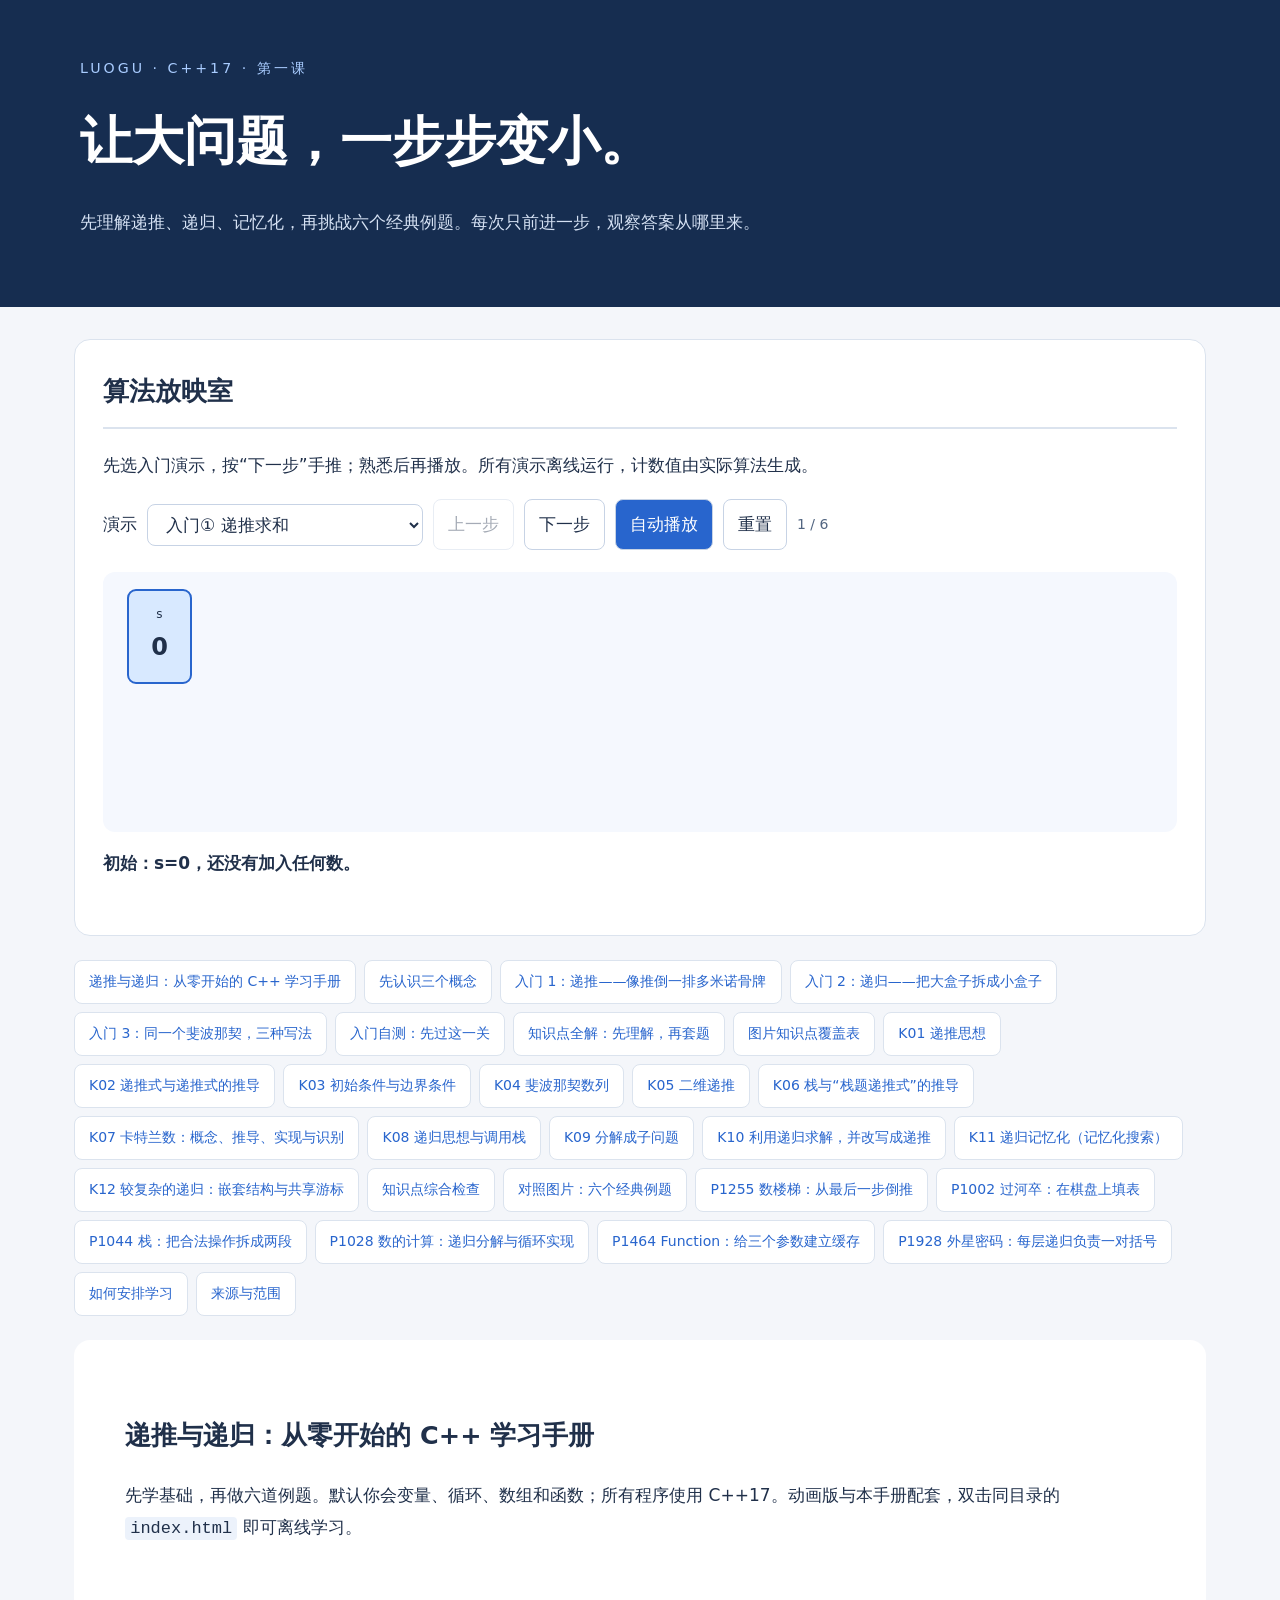
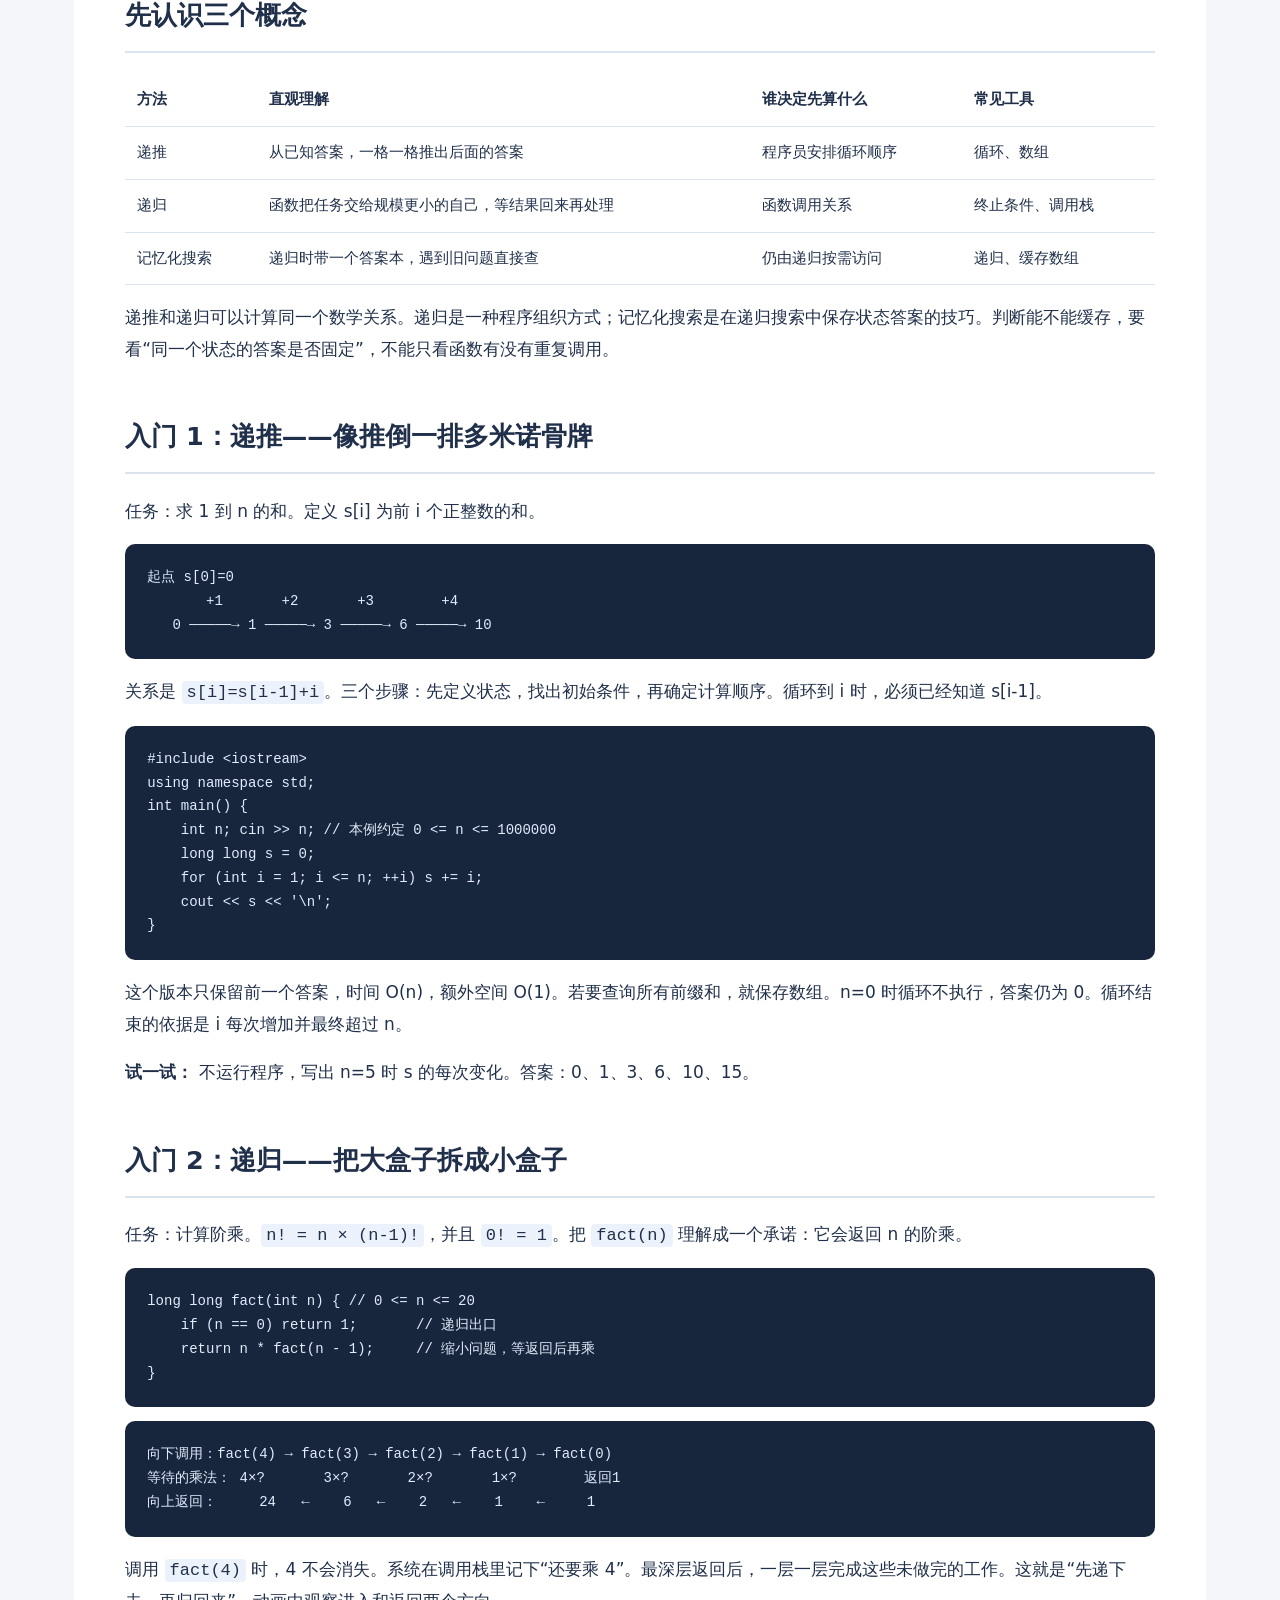
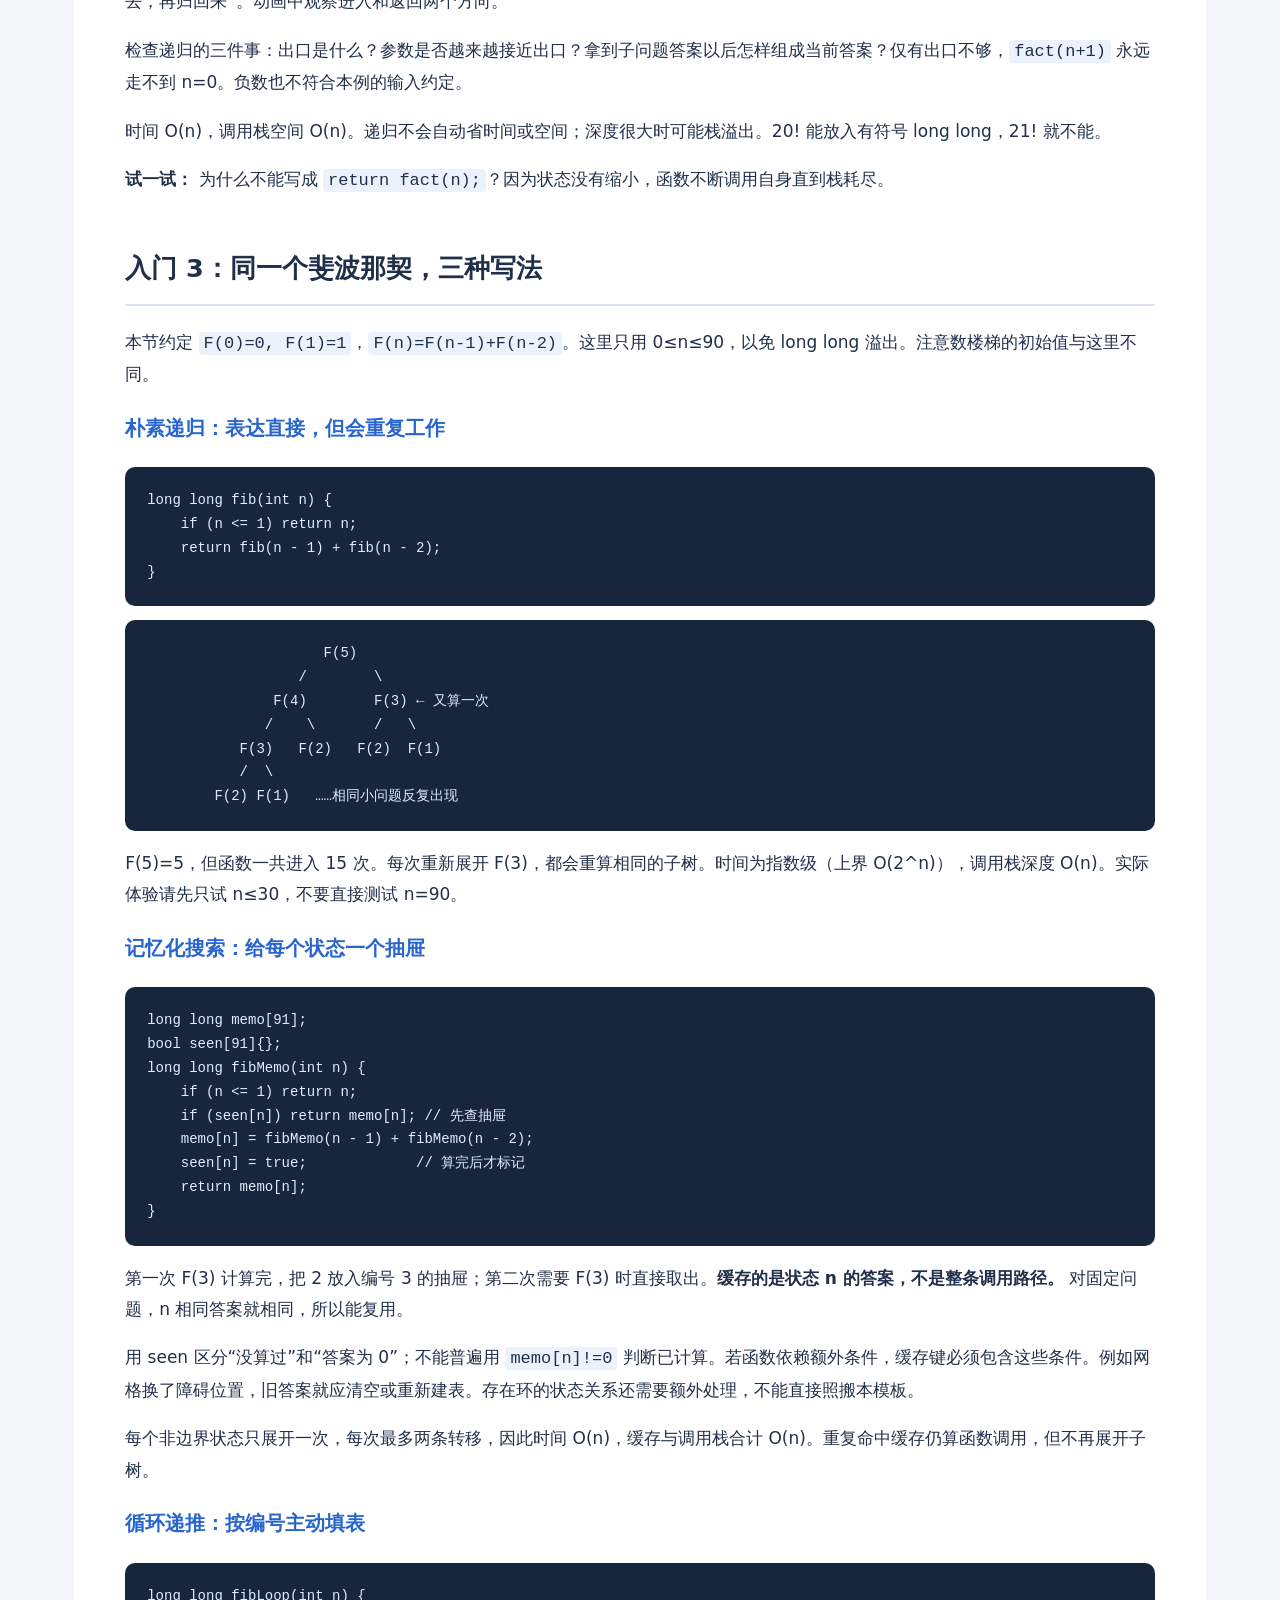
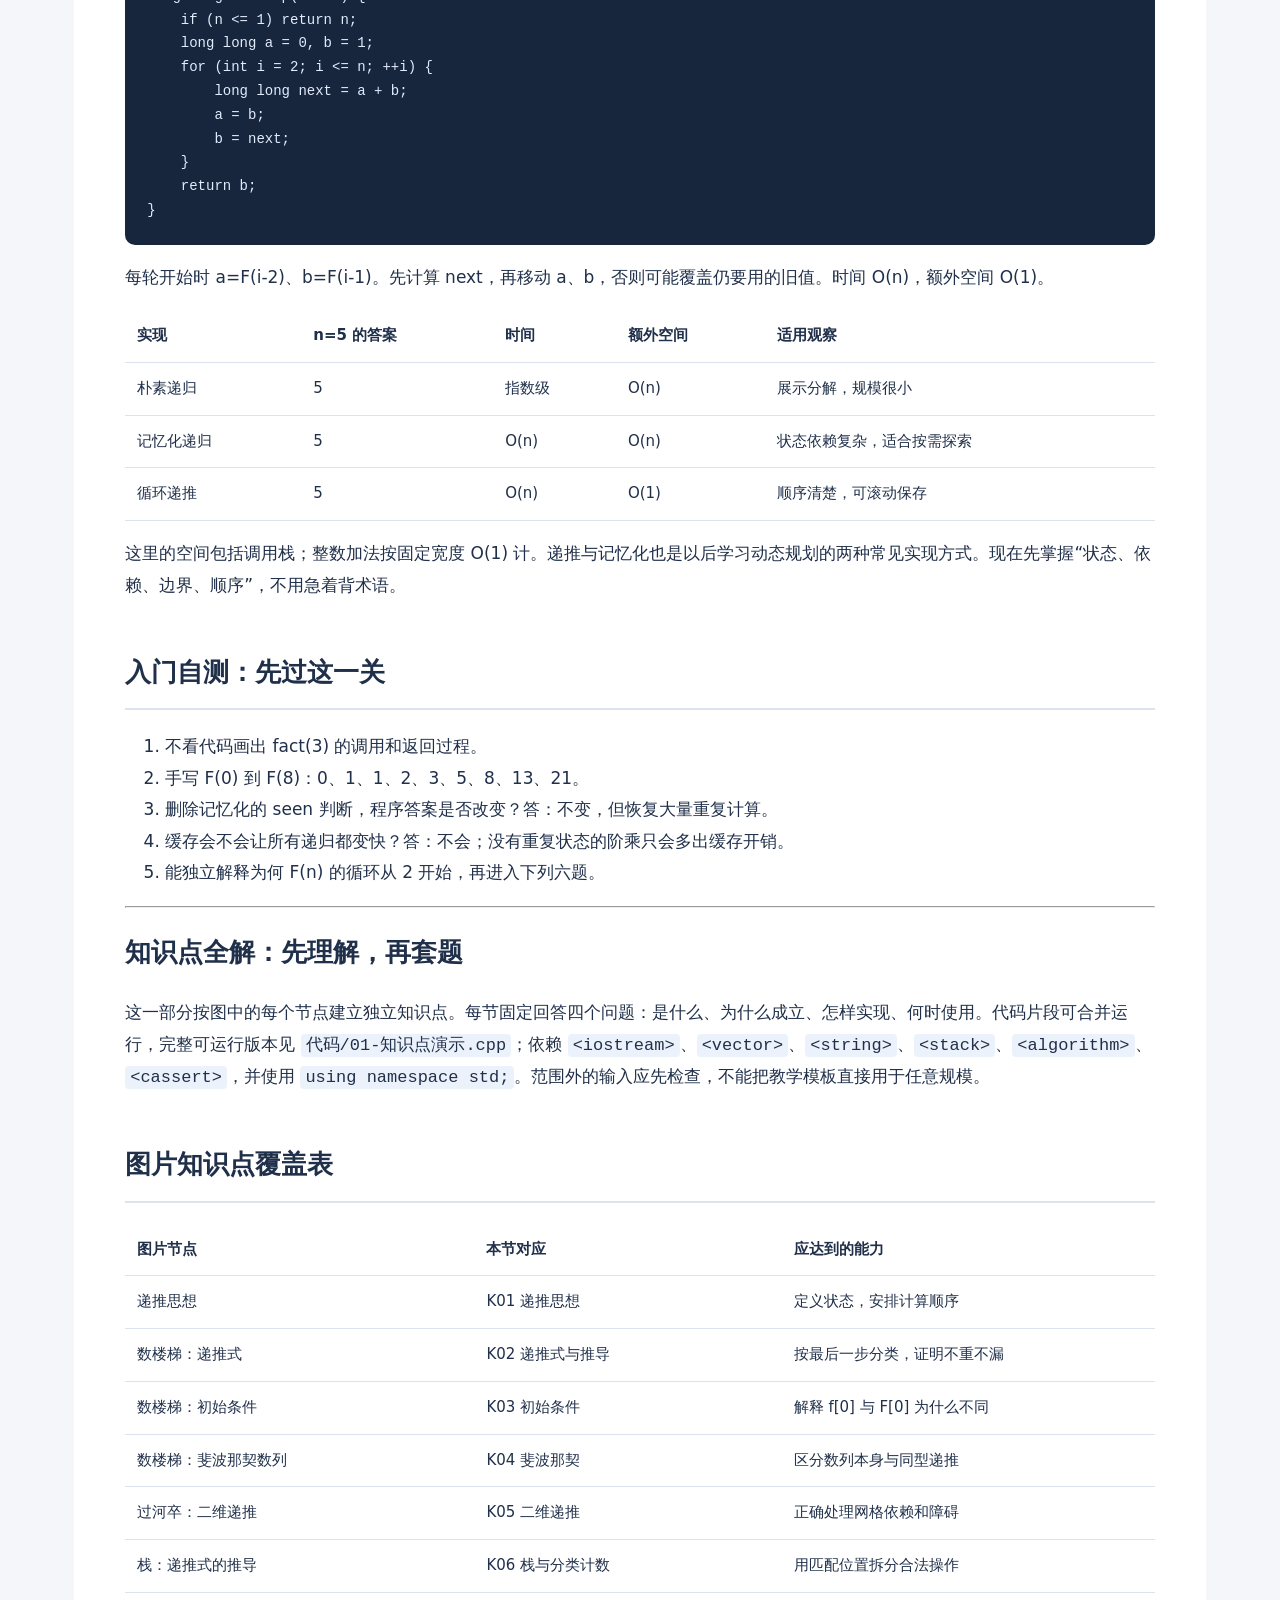
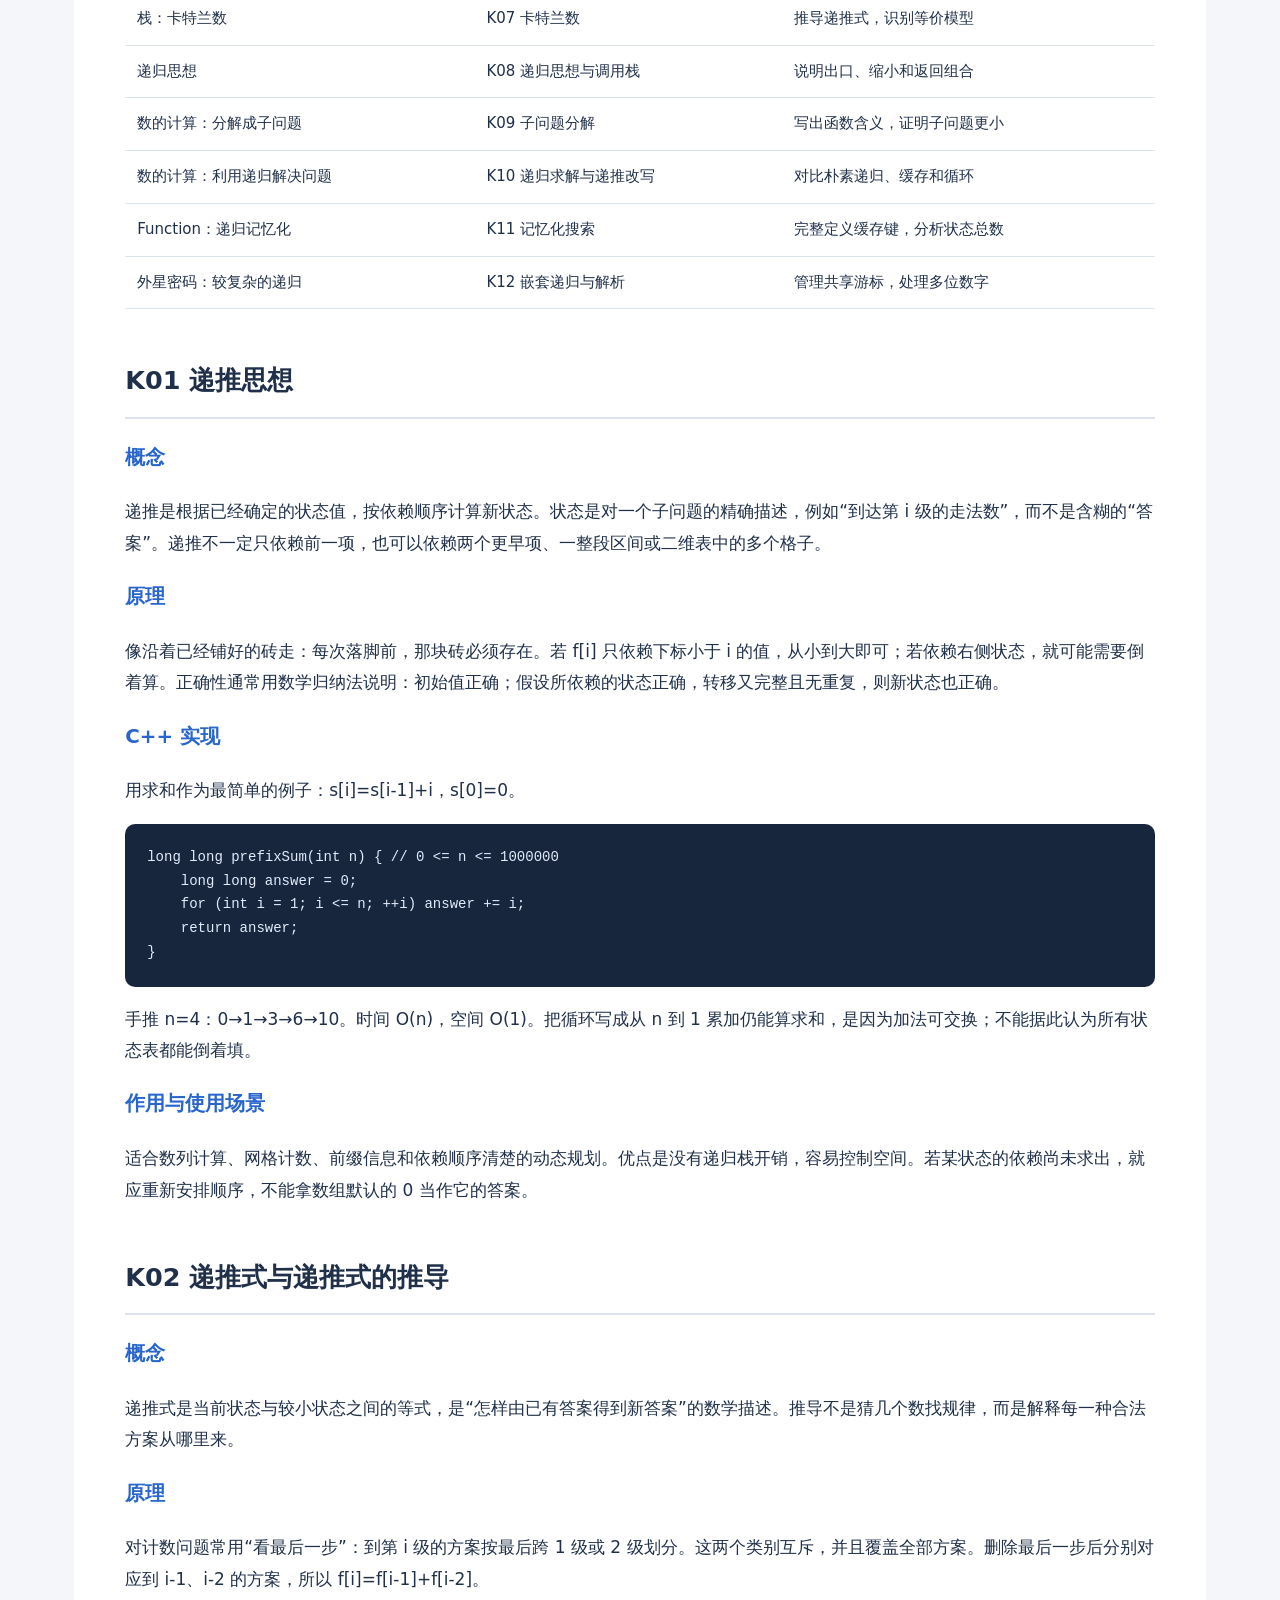
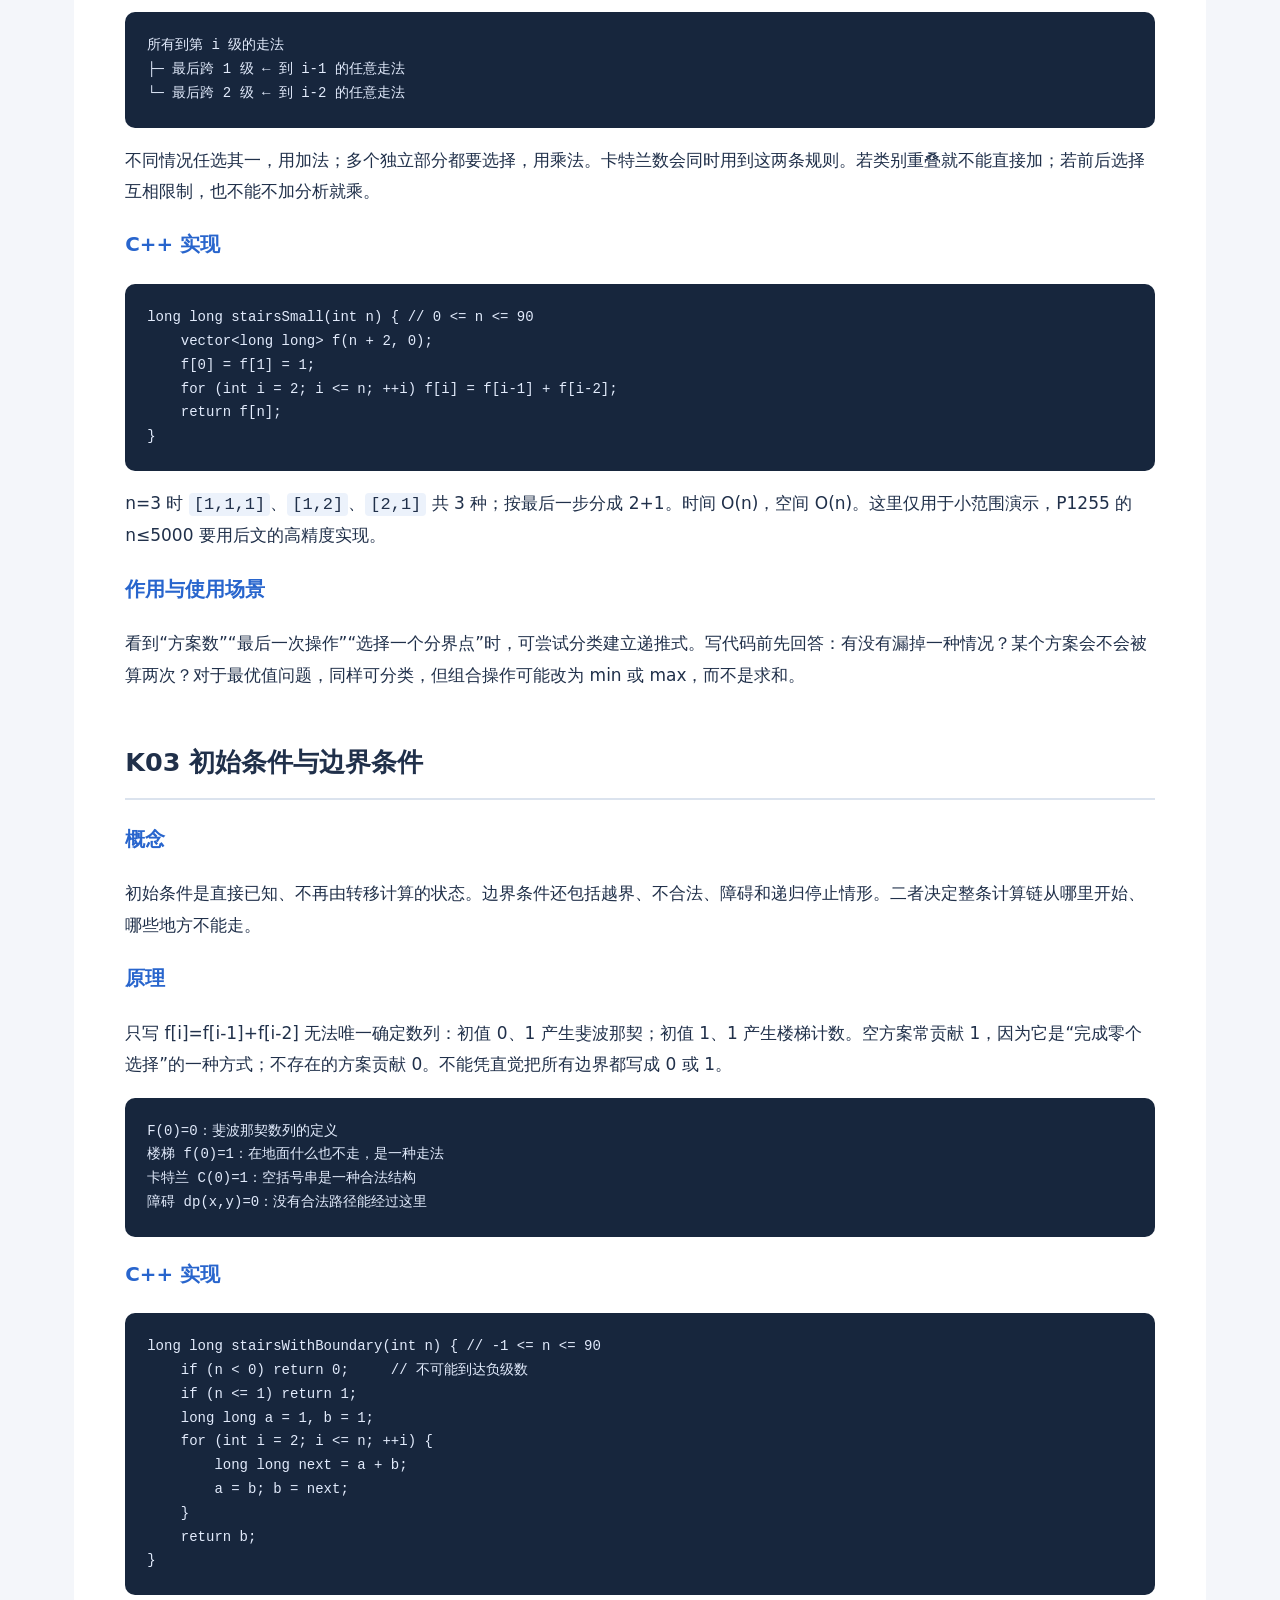
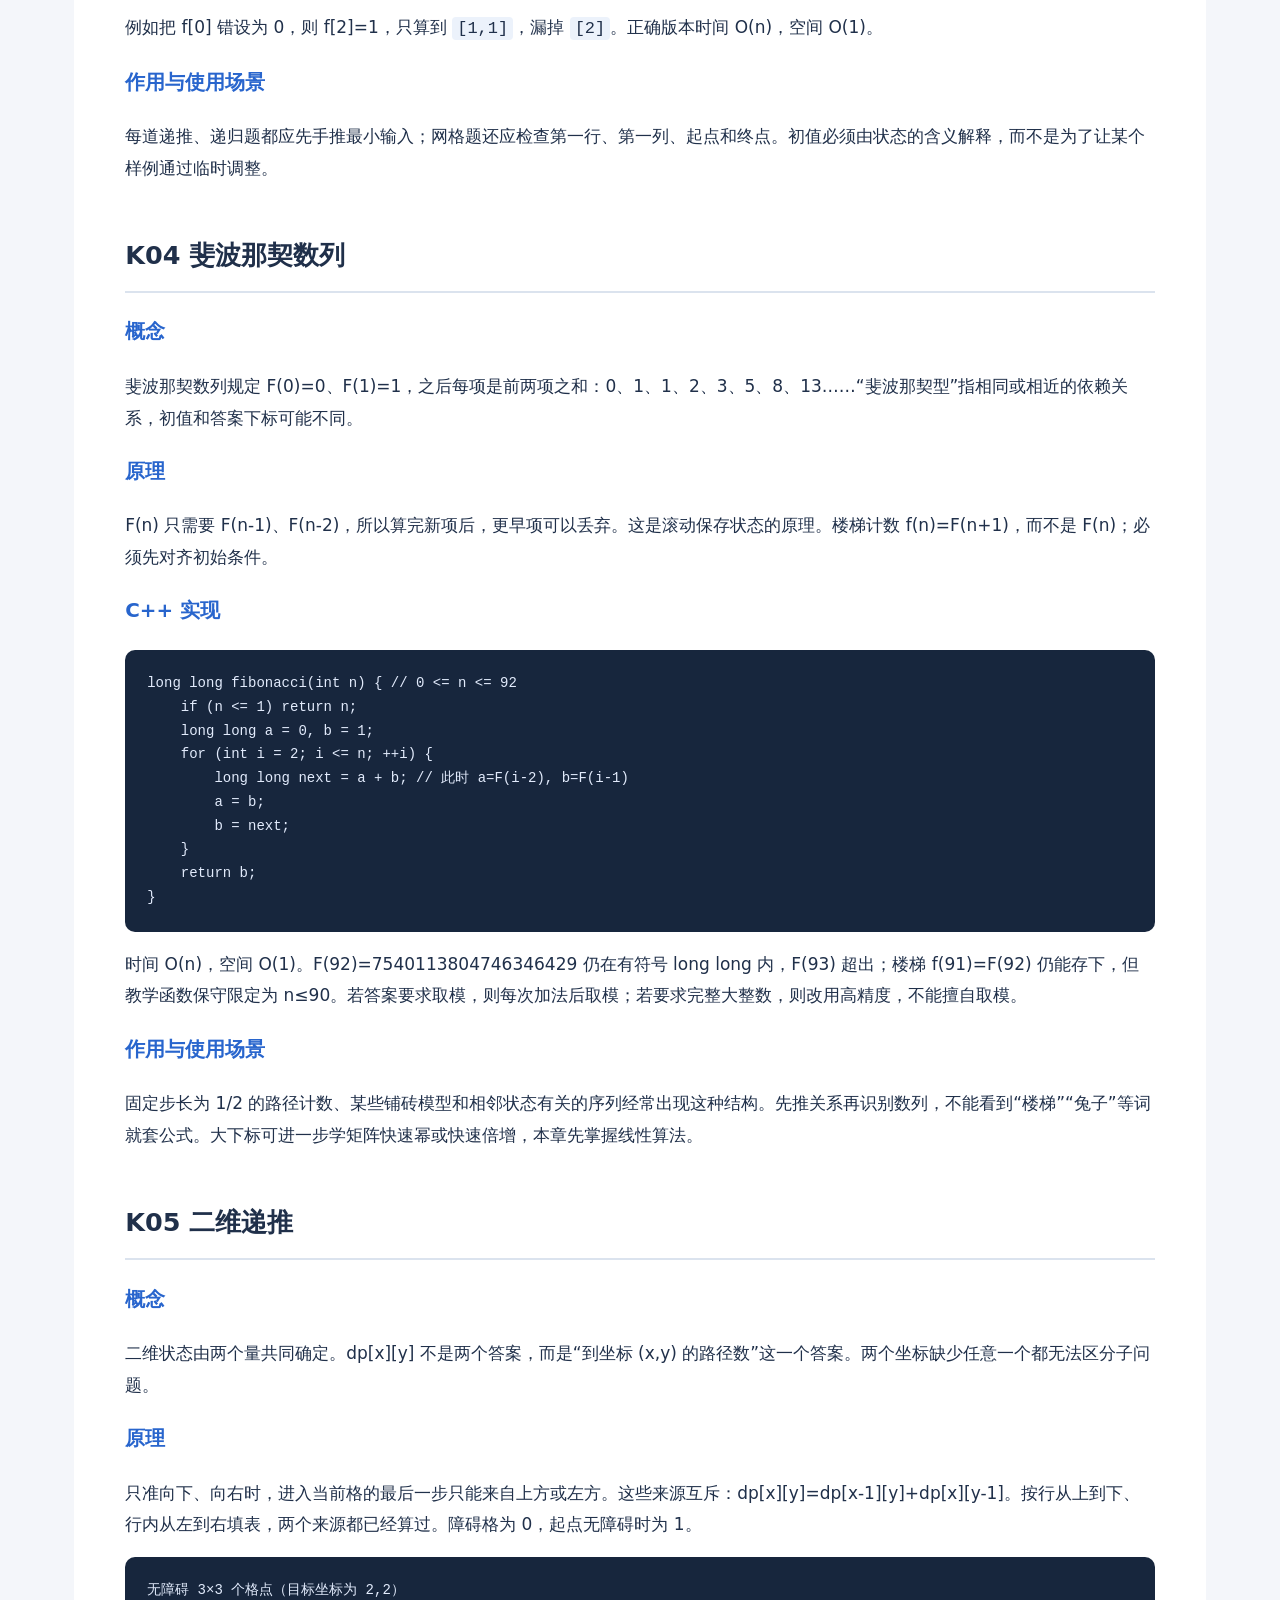
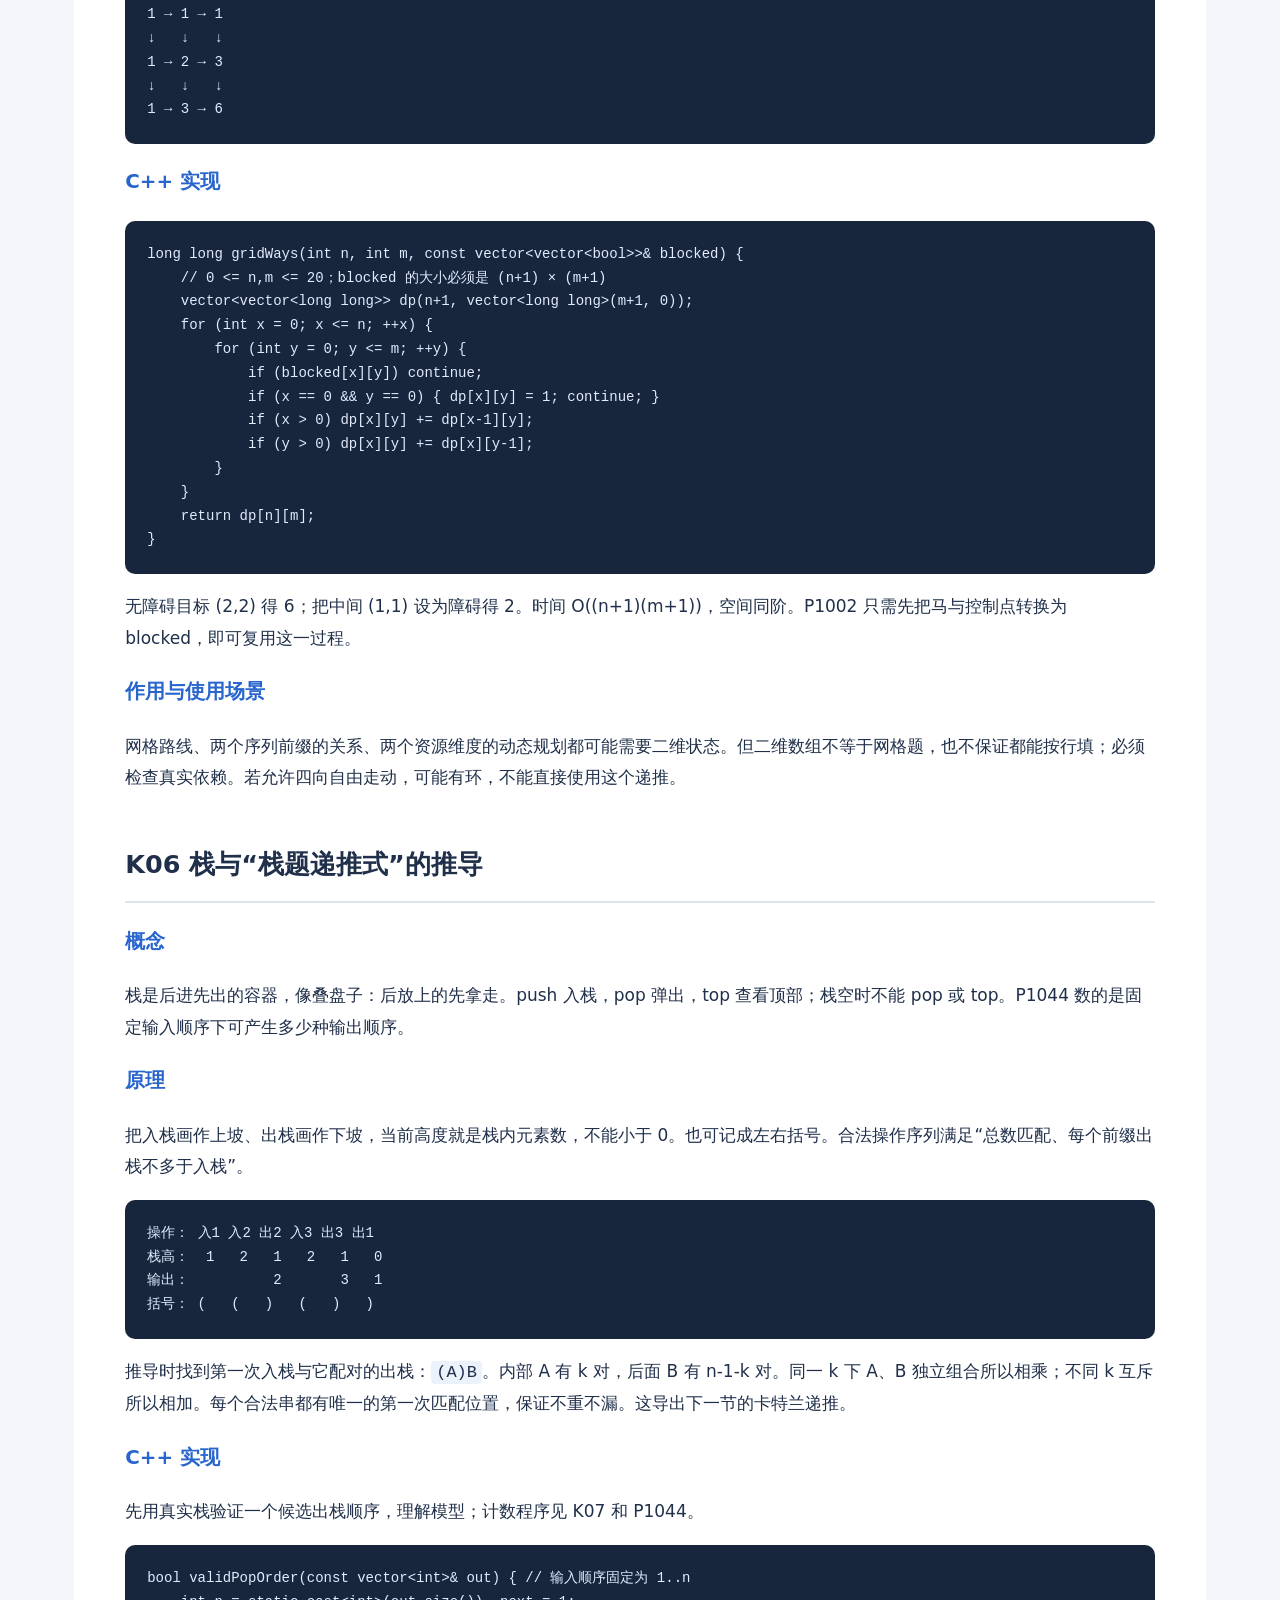
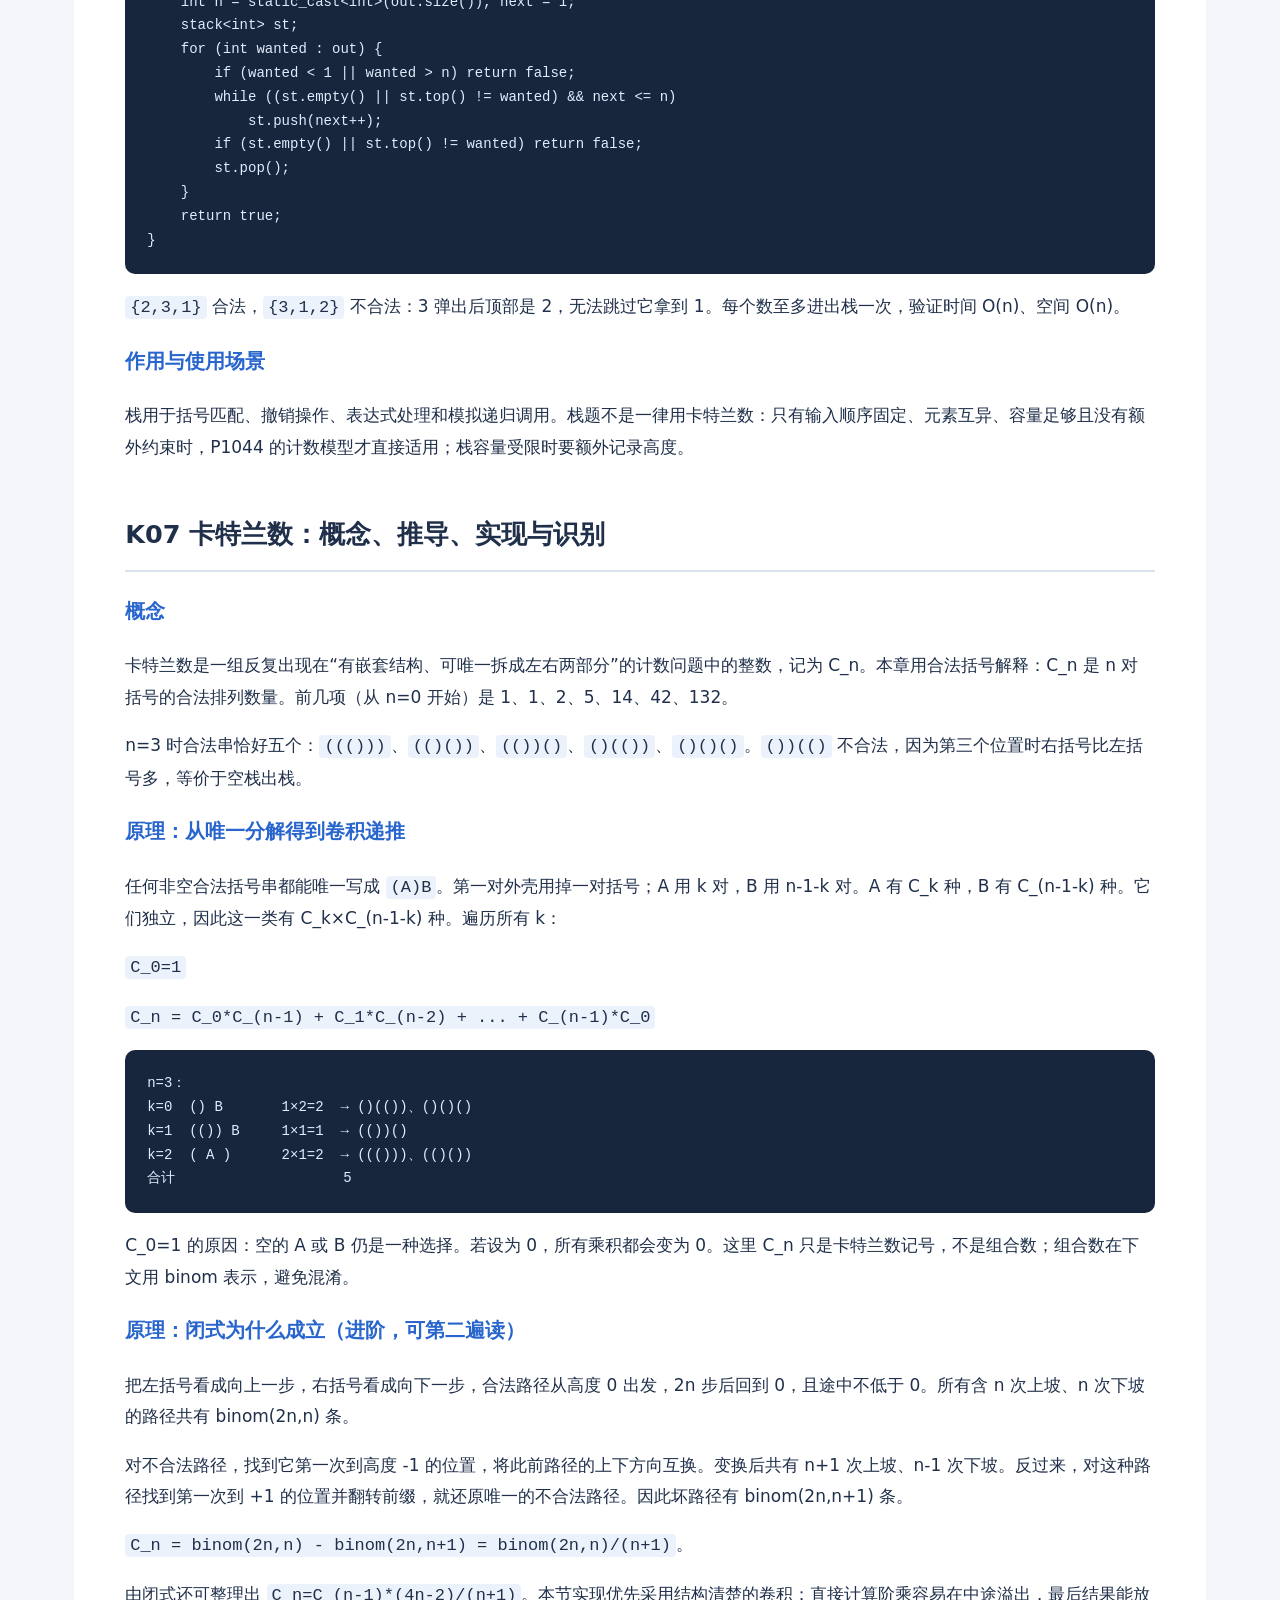
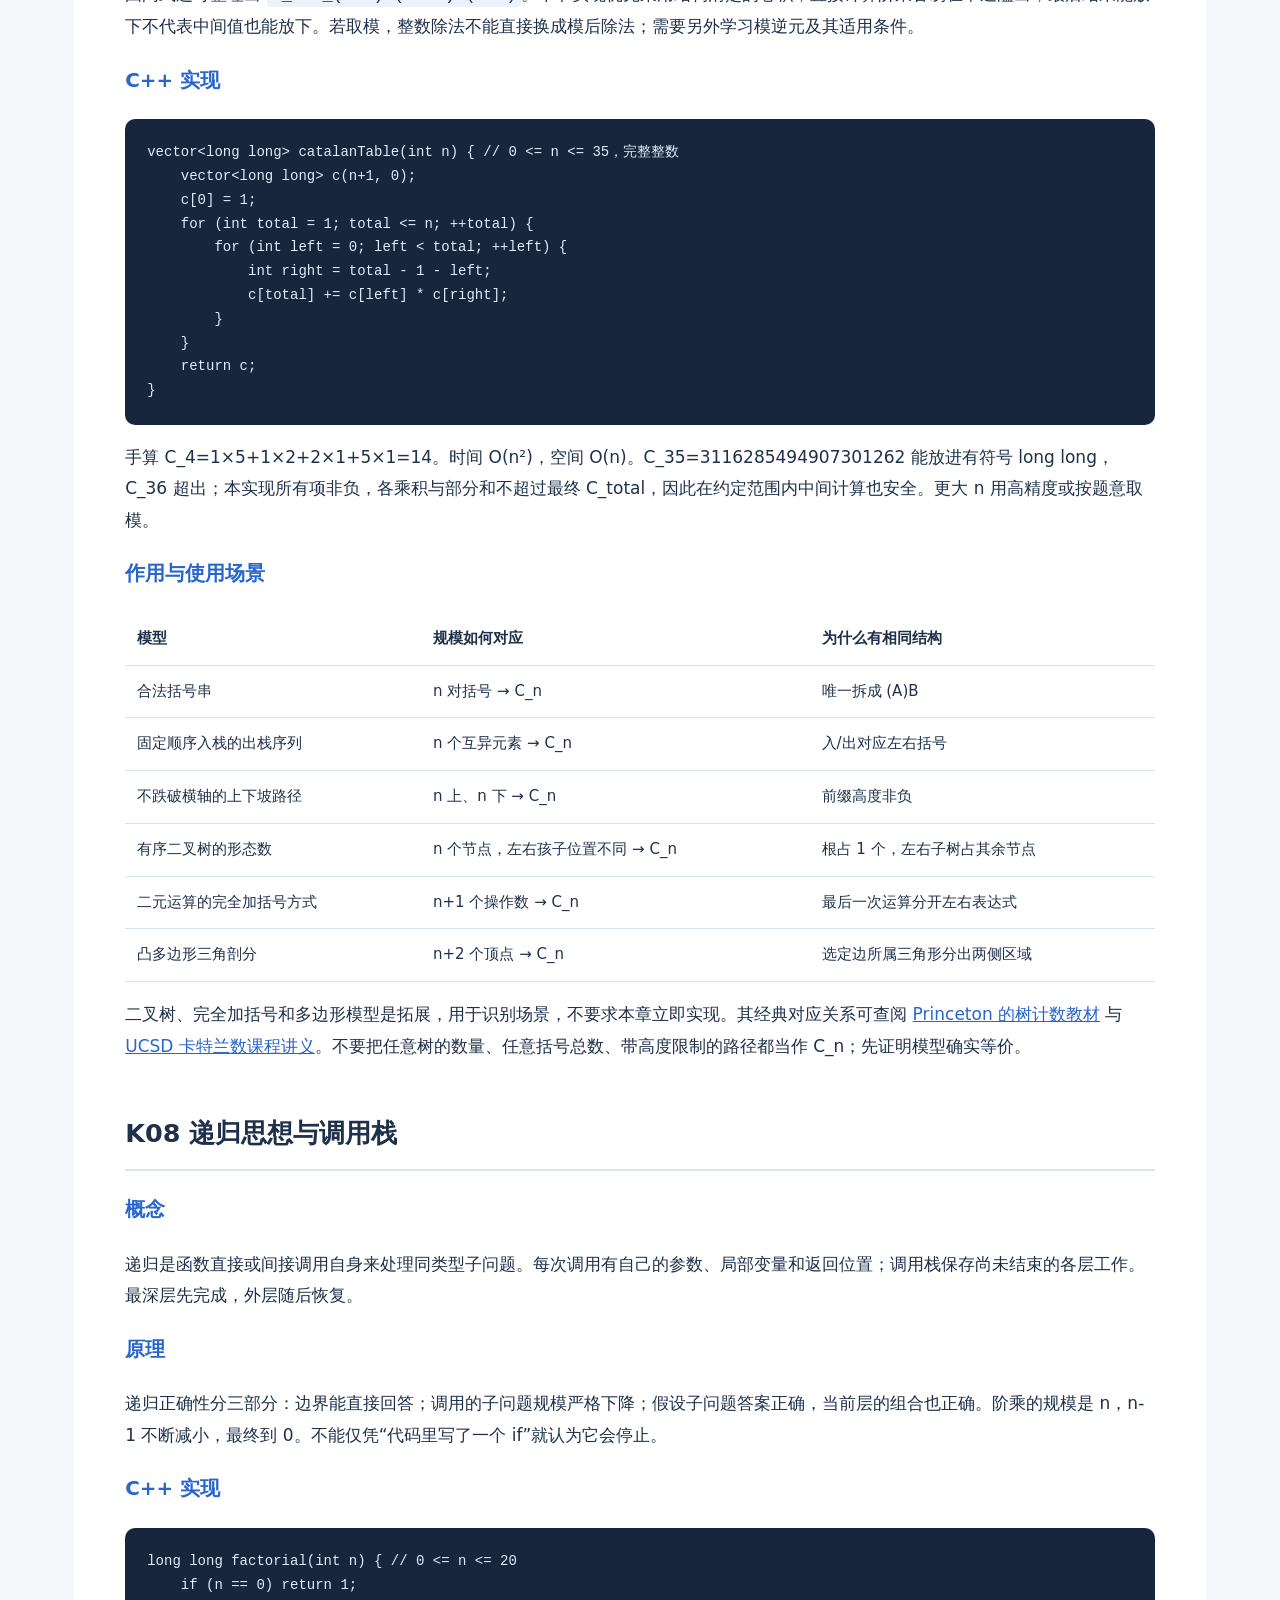
==== commit 444cd921: "逐项补全递推递归知识点及卡特兰数专题" ====
--- a/洛谷深入浅出/01-递推与递归/index.html
+++ b/洛谷深入浅出/01-递推与递归/index.html
@@ -1,207 +1,810 @@
-<!doctype html><html lang="zh-CN"><head><meta charset="utf-8"><meta name="viewport" content="width=device-width,initial-scale=1"><title>递推与递归 · 从零开始</title><style>
-:root{color-scheme:light;--bg:#f4f6fa;--ink:#20304a;--paper:#fff;--blue:#2865cd;--line:#dbe3ee}*{box-sizing:border-box}body{margin:0;background:var(--bg);color:var(--ink);font:17px/1.85 system-ui,'Microsoft YaHei',sans-serif}header{background:#162d50;color:#fff;padding:52px max(24px,calc((100vw - 1120px)/2))}header small{color:#a9ccff;letter-spacing:3px}header h1{font-size:clamp(30px,5vw,52px);margin:10px 0}header p{max-width:700px;color:#d5e1f3}main{max-width:1180px;margin:32px auto;padding:0 24px}article{background:var(--paper);padding:clamp(20px,4vw,52px);border-radius:16px}h2{margin-top:48px;border-bottom:2px solid var(--line);padding-bottom:12px;scroll-margin-top:20px}h3{color:var(--blue)}a{color:var(--blue)}pre{overflow:auto;background:#17263d;color:#e2ebfc;padding:22px;border-radius:10px;font:14px/1.7 Consolas,monospace;white-space:pre}code{font-family:Consolas,monospace}p code{background:#ecf2fb;padding:2px 5px;border-radius:4px}nav{display:flex;gap:8px;flex-wrap:wrap;margin:24px 0}nav a{font-size:14px;text-decoration:none;background:#fff;padding:8px 14px;border:1px solid var(--line);border-radius:8px}table{border-collapse:collapse;width:100%;font-size:15px}td,th{padding:12px;border-bottom:1px solid var(--line);text-align:left}.table-wrap{overflow:auto}.lab{padding:28px;background:white;border:1px solid var(--line);border-radius:16px}.lab h2{margin-top:0}.controls{display:flex;gap:10px;flex-wrap:wrap;align-items:center}button,select{font:inherit;padding:9px 14px;border:1px solid #c7d3e5;border-radius:8px;background:#fff;color:var(--ink);cursor:pointer}button:hover{background:#edf3ff}button:disabled{opacity:.4;cursor:default}#play{background:var(--blue);color:white}.stage{min-height:260px;background:#f5f8fe;border-radius:12px;margin-top:22px;padding:24px;overflow:auto}.cells{display:flex;gap:10px;align-items:flex-end;flex-wrap:wrap}.cell{background:white;border:2px solid #cbd7eb;border-radius:9px;padding:12px;min-width:65px;text-align:center;transition:transform .3s,background .3s}.cell.active{background:#d8e9ff;border-color:#2865cd;transform:translateY(-7px)}.cell small{display:block;font-size:12px}.cell b{font-size:24px}.grid{display:grid;gap:6px;grid-template-columns:repeat(7,minmax(38px,1fr));max-width:560px}.grid .cell{min-width:0;padding:5px;font-size:14px}.cell.block{background:#ffe2df;border-color:#c8473e}.stack{display:flex;flex-direction:column-reverse;gap:8px;max-width:420px}.stack .cell{text-align:left}.caption{padding:16px 0;min-height:75px;font-weight:600}#counter{font-size:14px;color:#526581}details{margin-top:20px}footer{font-size:14px;padding:32px 0;color:#53647d}@media(prefers-reduced-motion:reduce){*{transition:none!important}}@media print{header,nav,.lab{display:none}body{background:white}main{padding:0}article{padding:0}pre{white-space:pre-wrap}h2{break-after:avoid}}
-</style></head><body><header><small>LUOGU · C++17 · 第一课</small><h1>让大问题，一步步变小。</h1><p>先理解递推、递归、记忆化，再挑战六个经典例题。每次只前进一步，观察答案从哪里来。</p></header><main><section class="lab"><h2>算法放映室</h2><p>先选入门演示，按“下一步”手推；熟悉后再播放。所有演示离线运行，计数值由实际算法生成。</p><div class="controls"><label for="scene">演示</label><select id="scene"><option value="sum">入门① 递推求和</option><option value="fact">入门② 阶乘的调用与返回</option><option value="memo">入门③ 斐波那契记忆化</option><option value="stairs">P1255 数楼梯</option><option value="grid">P1002 过河卒</option><option value="catalan">P1044 栈与卡特兰数</option><option value="number">P1028 数的计算</option><option value="function">P1464 缓存命中</option><option value="decode">P1928 拆套娃</option></select><button id="prev">上一步</button><button id="next">下一步</button><button id="play">自动播放</button><button id="reset">重置</button><span id="counter"></span></div><div id="stage" class="stage" role="img" aria-label="算法当前状态"></div><div id="caption" class="caption" aria-live="polite"></div></section><nav><a href="#s1">先认识三个概念</a><a href="#s2">入门 1：递推——像推倒一排多米诺骨牌</a><a href="#s3">入门 2：递归——把大盒子拆成小盒子</a><a href="#s4">入门 3：同一个斐波那契，三种写法</a><a href="#s5">入门自测：先过这一关</a><a href="#s6">P1255 数楼梯：从最后一步倒推</a><a href="#s7">P1002 过河卒：在棋盘上填表</a><a href="#s8">P1044 栈：把合法操作拆成两段</a><a href="#s9">P1028 数的计算：递归分解与循环实现</a><a href="#s10">P1464 Function：给三个参数建立缓存</a><a href="#s11">P1928 外星密码：每层递归负责一对括号</a><a href="#s12">如何安排学习</a><a href="#s13">来源与范围</a></nav><article><h1>递推与递归：从零开始的 C++ 学习手册</h1><p>先学基础，再做六道例题。默认你会变量、循环、数组和函数；所有程序使用 C++17。动画版与本手册配套，双击同目录的 <code>index.html</code> 即可离线学习。</p><h2 id="s1">先认识三个概念</h2><div class="table-wrap"><table><tr><th>方法</th><th>直观理解</th><th>谁决定先算什么</th><th>常见工具</th></tr><tr><td>递推</td><td>从已知答案，一格一格推出后面的答案</td><td>程序员安排循环顺序</td><td>循环、数组</td></tr><tr><td>递归</td><td>函数把任务交给规模更小的自己，等结果回来再处理</td><td>函数调用关系</td><td>终止条件、调用栈</td></tr><tr><td>记忆化搜索</td><td>递归时带一个答案本，遇到旧问题直接查</td><td>仍由递归按需访问</td><td>递归、缓存数组</td></tr></table></div><p>递推和递归可以计算同一个数学关系。递归是一种程序组织方式；记忆化搜索是在递归搜索中保存状态答案的技巧。判断能不能缓存，要看“同一个状态的答案是否固定”，不能只看函数有没有重复调用。</p><h2 id="s2">入门 1：递推——像推倒一排多米诺骨牌</h2><p>任务：求 1 到 n 的和。定义 s[i] 为前 i 个正整数的和。</p><pre><code>起点 s[0]=0
-       +1       +2       +3        +4
-   0 ─────→ 1 ─────→ 3 ─────→ 6 ─────→ 10
-</code></pre><p>关系是 <code>s[i]=s[i-1]+i</code>。三个步骤：先定义状态，找出初始条件，再确定计算顺序。循环到 i 时，必须已经知道 s[i-1]。</p><pre><code>#include &lt;iostream&gt;
-using namespace std;
-int main() {
-    int n; cin &gt;&gt; n; // 本例约定 0 &lt;= n &lt;= 1000000
-    long long s = 0;
-    for (int i = 1; i &lt;= n; ++i) s += i;
-    cout &lt;&lt; s &lt;&lt; &#x27;\n&#x27;;
-}
-</code></pre><p>这个版本只保留前一个答案，时间 O(n)，额外空间 O(1)。若要查询所有前缀和，就保存数组。n=0 时循环不执行，答案仍为 0。循环结束的依据是 i 每次增加并最终超过 n。</p><p>试一试： 不运行程序，写出 n=5 时 s 的每次变化。答案：0、1、3、6、10、15。</p><h2 id="s3">入门 2：递归——把大盒子拆成小盒子</h2><p>任务：计算阶乘。<code>n! = n × (n-1)!</code>，并且 <code>0! = 1</code>。把 <code>fact(n)</code> 理解成一个承诺：它会返回 n 的阶乘。</p><pre><code>long long fact(int n) { // 0 &lt;= n &lt;= 20
-    if (n == 0) return 1;       // 递归出口
-    return n * fact(n - 1);     // 缩小问题，等返回后再乘
-}
-</code></pre><pre><code>向下调用：fact(4) → fact(3) → fact(2) → fact(1) → fact(0)
-等待的乘法： 4×?       3×?       2×?       1×?        返回1
-向上返回：     24   ←    6   ←    2   ←    1    ←     1
-</code></pre><p>调用 <code>fact(4)</code> 时，4 不会消失。系统在调用栈里记下“还要乘 4”。最深层返回后，一层一层完成这些未做完的工作。这就是“先递下去，再归回来”。动画中观察进入和返回两个方向。</p><p>检查递归的三件事：出口是什么？参数是否越来越接近出口？拿到子问题答案以后怎样组成当前答案？仅有出口不够，<code>fact(n+1)</code> 永远走不到 n=0。负数也不符合本例的输入约定。</p><p>时间 O(n)，调用栈空间 O(n)。递归不会自动省时间或空间；深度很大时可能栈溢出。20! 能放入有符号 long long，21! 就不能。</p><p>试一试： 为什么不能写成 <code>return fact(n);</code>？因为状态没有缩小，函数不断调用自身直到栈耗尽。</p><h2 id="s4">入门 3：同一个斐波那契，三种写法</h2><p>本节约定 <code>F(0)=0, F(1)=1</code>，<code>F(n)=F(n-1)+F(n-2)</code>。这里只用 0≤n≤90，以免 long long 溢出。注意数楼梯的初始值与这里不同。</p><h3>朴素递归：表达直接，但会重复工作</h3><pre><code>long long fib(int n) {
-    if (n &lt;= 1) return n;
-    return fib(n - 1) + fib(n - 2);
-}
-</code></pre><pre><code>                     F(5)
-                  /        \
-               F(4)        F(3) ← 又算一次
-              /    \       /   \
-           F(3)   F(2)   F(2)  F(1)
-           /  \
-        F(2) F(1)   ……相同小问题反复出现
-</code></pre><p>F(5)=5，但函数一共进入 15 次。每次重新展开 F(3)，都会重算相同的子树。时间为指数级（上界 O(2^n)），调用栈深度 O(n)。实际体验请先只试 n≤30，不要直接测试 n=90。</p><h3>记忆化搜索：给每个状态一个抽屉</h3><pre><code>long long memo[91];
-bool seen[91]{};
-long long fibMemo(int n) {
-    if (n &lt;= 1) return n;
-    if (seen[n]) return memo[n]; // 先查抽屉
-    memo[n] = fibMemo(n - 1) + fibMemo(n - 2);
-    seen[n] = true;             // 算完后才标记
-    return memo[n];
-}
-</code></pre><p>第一次 F(3) 计算完，把 2 放入编号 3 的抽屉；第二次需要 F(3) 时直接取出。缓存的是状态 n 的答案，不是整条调用路径。 对固定问题，n 相同答案就相同，所以能复用。</p><p>用 seen 区分“没算过”和“答案为 0”；不能普遍用 <code>memo[n]!=0</code> 判断已计算。若函数依赖额外条件，缓存键必须包含这些条件。例如网格换了障碍位置，旧答案就应清空或重新建表。存在环的状态关系还需要额外处理，不能直接照搬本模板。</p><p>每个非边界状态只展开一次，每次最多两条转移，因此时间 O(n)，缓存与调用栈合计 O(n)。重复命中缓存仍算函数调用，但不再展开子树。</p><h3>循环递推：按编号主动填表</h3><pre><code>long long fibLoop(int n) {
-    if (n &lt;= 1) return n;
-    long long a = 0, b = 1;
-    for (int i = 2; i &lt;= n; ++i) {
-        long long next = a + b;
-        a = b;
-        b = next;
-    }
-    return b;
-}
-</code></pre><p>每轮开始时 a=F(i-2)、b=F(i-1)。先计算 next，再移动 a、b，否则可能覆盖仍要用的旧值。时间 O(n)，额外空间 O(1)。</p><div class="table-wrap"><table><tr><th>实现</th><th>n=5 的答案</th><th>时间</th><th>额外空间</th><th>适用观察</th></tr><tr><td>朴素递归</td><td>5</td><td>指数级</td><td>O(n)</td><td>展示分解，规模很小</td></tr><tr><td>记忆化递归</td><td>5</td><td>O(n)</td><td>O(n)</td><td>状态依赖复杂，适合按需探索</td></tr><tr><td>循环递推</td><td>5</td><td>O(n)</td><td>O(1)</td><td>顺序清楚，可滚动保存</td></tr></table></div><p>这里的空间包括调用栈；整数加法按固定宽度 O(1) 计。递推与记忆化也是以后学习动态规划的两种常见实现方式。现在先掌握“状态、依赖、边界、顺序”，不用急着背术语。</p><h2 id="s5">入门自测：先过这一关</h2><p>1. 不看代码画出 fact(3) 的调用和返回过程。<br>2. 手写 F(0) 到 F(8)：0、1、1、2、3、5、8、13、21。<br>3. 删除记忆化的 seen 判断，程序答案是否改变？答：不变，但恢复大量重复计算。<br>4. 缓存会不会让所有递归都变快？答：不会；没有重复状态的阶乘只会多出缓存开销。<br>5. 能独立解释为何 F(n) 的循环从 2 开始，再进入下列六题。</p><p>---</p><h1>对照图片：六个经典例题</h1><p>以下为原创讲解与实现。题意仅概括，提交前阅读题目原页；不是题面全文复制。P1028 采用洛谷当前修订的“数列”表述，和旧书的拼接数字表述不同，递推关系一致。</p><h2 id="s6">P1255 数楼梯：从最后一步倒推</h2><p><a href="https://www.luogu.com.cn/problem/P1255">洛谷原题</a></p><p>定义 f[i]：到达第 i 级的走法数。把最后一步当作一扇门：从 i-1 跨一步，或者从 i-2 跨两步。两组走法互不重叠，所以相加。</p><p><code>f[i]=f[i-1]+f[i-2]</code>，<code>f[0]=1, f[1]=1</code>。f[0]=1 表示“什么也不走”的一种方案，它让跨两步到第 2 级的方案也被计入。</p><pre><code>第 i-2 级 ─── 跨2级 ───┐
-                        ├──→ 第 i 级
-第 i-1 级 ─── 跨1级 ───┘
-级数       0  1  2  3  4  5
-方案数     1  1  2  3  5  8
-</code></pre><p>这是斐波那契型递推，但 f[n]=F(n+1)，不要照抄 F(0)=0。题目 n 最大 5000，必须高精度。下面用倒序十进制数组做加法：个位先加、向高位进位。每位最多 9+9+1=19。</p><p>若答案位数为 D，总时间 O(nD)，滚动存储 O(D)；这里 D 随 n 线性增长。自测：1→1，2→2，5→8。练习：允许跨 1、2、3 级时怎样改式子？提示：三个来源，越界项不计。</p><h3>完整 C++17 程序</h3><pre><code>#include &lt;iostream&gt;
-#include &lt;vector&gt;
-#include &lt;algorithm&gt;
-using namespace std;
-vector&lt;int&gt; add(const vector&lt;int&gt;&amp; a, const vector&lt;int&gt;&amp; b) {
-    vector&lt;int&gt; c;
-    int carry = 0;
-    for (size_t i = 0; i &lt; max(a.size(), b.size()) || carry; ++i) {
-        int x = carry;
-        if (i &lt; a.size()) x += a[i];
-        if (i &lt; b.size()) x += b[i];
-        c.push_back(x % 10);
-        carry = x / 10;
-    }
-    return c;
-}
-int main() {
-    int n; cin &gt;&gt; n;
-    vector&lt;int&gt; a{1}, b{1}; // f[0], f[1]
-    for (int i = 2; i &lt;= n; ++i) {
-        auto c = add(a, b);
-        a = b; b = c;
-    }
-    for (auto it = b.rbegin(); it != b.rend(); ++it) cout &lt;&lt; *it;
-    cout &lt;&lt; &#x27;\n&#x27;;
-}
-</code></pre><h2 id="s7">P1002 过河卒：在棋盘上填表</h2><p><a href="https://www.luogu.com.cn/problem/P1002">洛谷原题</a></p><p>定义 dp[x][y]：从 (0,0) 到 (x,y) 的合法路径数。最后一步只能来自 (x-1,y) 或 (x,y-1)，所以可走点填两个来源之和；禁止点直接填 0。</p><pre><code>     上方 dp[x-1][y]
-             ↓
-左方 → 当前格 = 上方 + 左方
-</code></pre><p>先标记马自身和八个日字跳跃位置，再设置起点。如果先填起点，随后错误覆盖禁区，就可能制造不存在的路径。坐标范围是 0..n、0..m，包含端点，因此数组至少 21×21。第一行和第一列只有一个方向的来源；不要一律初始化为 1，因为中间可能被阻断。</p><p>时间 O(nm)，空间 O(nm)。无障碍 20×20 的路径数为 C(40,20)=137846528820，int 不够，使用 long long。自测：<code>6 6 3 3</code>→6；<code>2 2 1 1</code>→0。练习：在动画中移动马，解释为什么禁区之后仍可能绕路到达。</p><h3>完整 C++17 程序</h3><pre><code>#include &lt;iostream&gt;
-using namespace std;
-long long dp[21][21]{};
-bool blocked[21][21]{};
-int main() {
-    int n,m,hx,hy; cin &gt;&gt; n &gt;&gt; m &gt;&gt; hx &gt;&gt; hy;
-    int dx[]={0,1,1,-1,-1,2,2,-2,-2};
-    int dy[]={0,2,-2,2,-2,1,-1,1,-1};
-    for(int k=0;k&lt;9;++k) {
-        int x=hx+dx[k], y=hy+dy[k];
-        if(x&gt;=0 &amp;&amp; x&lt;=n &amp;&amp; y&gt;=0 &amp;&amp; y&lt;=m) blocked[x][y]=true;
-    }
-    for(int x=0;x&lt;=n;++x) for(int y=0;y&lt;=m;++y) {
-        if(blocked[x][y]) continue;
-        if(x==0 &amp;&amp; y==0) { dp[x][y]=1; continue; }
-        if(x&gt;0) dp[x][y]+=dp[x-1][y];
-        if(y&gt;0) dp[x][y]+=dp[x][y-1];
-    }
-    cout &lt;&lt; dp[n][m] &lt;&lt; &#x27;\n&#x27;;
-}
-</code></pre><h2 id="s8">P1044 栈：把合法操作拆成两段</h2><p><a href="https://www.luogu.com.cn/problem/P1044">洛谷原题</a></p><p>把入栈记为左括号，出栈记为右括号。栈不能为空时出栈，所以任意前缀的出栈次数不能多于入栈次数。n=3 时 5 种合法括号串为 <code>((()))</code>、<code>(()())</code>、<code>(())()</code>、<code>()(())</code>、<code>()()()</code>。</p><pre><code>整体 = ( 内部合法序列 A ) 外部合法序列 B
-         k 对             n-1-k 对
-</code></pre><p>按第一个左括号匹配的右括号划分，每个合法序列的拆法唯一。内部和外部独立选择，方案数相乘；枚举 k 的各类互斥，最后相加：</p><p><code>C[n] = Σ C[k] * C[n-1-k]</code>，k=0..n-1，<code>C[0]=1</code>。空序列有一种，不能设成 0。这就是卡特兰数。固定输入顺序时，每个可行输出顺序对应唯一的合法进出栈过程，所以可以数这些括号串。</p><p>时间 O(n²)，空间 O(n)。n≤18，long long 足够。自测：1→1、3→5、18→477638700。练习：手算 C[4]=5+2+2+5=14，并解释每一项从哪里来。</p><h3>完整 C++17 程序</h3><pre><code>#include &lt;iostream&gt;
-using namespace std;
-int main() {
-    int n; cin &gt;&gt; n;
-    long long c[19]{}; c[0]=1;
-    for(int i=1;i&lt;=n;++i)
-        for(int k=0;k&lt;i;++k) c[i]+=c[k]*c[i-1-k];
-    cout &lt;&lt; c[n] &lt;&lt; &#x27;\n&#x27;;
-}
-</code></pre><h2 id="s9">P1028 数的计算：递归分解与循环实现</h2><p><a href="https://www.luogu.com.cn/problem/P1028">洛谷原题</a></p><p>令 f(n) 为从 n 开始的合法数列数量。可以马上停止（贡献 1），也可以选下一个数 k，1≤k≤⌊n/2⌋，之后全部交给 f(k)。</p><p><code>f(n)=1+Σ f(k)</code>，k=1..⌊n/2⌋。例如 n=6：停止；接 1；接 2 后可停止或接 1；接 3 后可停止或接 1。总数 1+1+2+2=6。</p><pre><code>6
-├─ 停止： [6]
-├─ 1：    [6,1]
-├─ 2：    [6,2]， [6,2,1]
-└─ 3：    [6,3]， [6,3,1]
-</code></pre><p>递归函数可写 <code>ans=1; for(k=1;k&lt;=n/2;++k) ans+=solve(k);</code>，n=1 时循环为空，返回 1。k 总小于 n，所以会终止；加缓存可避免重复。下面按 n 从小到大递推，同样体现子问题思想。</p><p>此版时间 O(n²)，空间 O(n)。n≤1000，long long 足够。自测：1→1、6→6、10→14。进阶：利用前缀和把总时间降到 O(n)，但先独立写出基础版。</p><h3>完整 C++17 程序</h3><pre><code>#include &lt;iostream&gt;
-#include &lt;vector&gt;
-using namespace std;
-int main() {
-    int n; cin &gt;&gt; n;
-    vector&lt;long long&gt; f(n+1,0);
-    for(int i=1;i&lt;=n;++i) {
-        f[i]=1; // 只保留当前数，立即停止
-        for(int k=1;k&lt;=i/2;++k) f[i]+=f[k];
-    }
-    cout &lt;&lt; f[n] &lt;&lt; &#x27;\n&#x27;;
-}
-</code></pre><h2 id="s10">P1464 Function：给三个参数建立缓存</h2><p><a href="https://www.luogu.com.cn/problem/P1464">洛谷原题</a></p><p>先把题目定义翻译成四个分支，顺序不能改变：</p><p>1. 任一参数≤0：返回 1。<br>2. 否则任一参数&gt;20：转成 w(20,20,20)。<br>3. 否则 a&lt;b&lt;c：使用三个子问题相加减的公式。<br>4. 其他情况：使用四个子问题相加减的公式。</p><p>第二条必须在第一条之后。例如 (-1,100,100) 应返回 1。只有确认三个参数都在 1..20 后才访问缓存；输入本身可能很大或很小，用 long long 读取，不能直接拿输入当下标。</p><pre><code>w(a,b,c) → 边界检查 → 查 memo[a][b][c]
-                          ├─ 已有：直接返回
-                          └─ 没有：递归计算 → 保存 → 返回
-</code></pre><p>最多 20³ 个正参数状态，每个展开常数条转移，预处理总量 O(20³)，T 次查询合计 O(20³+T)。缓存空间 O(21³)，活动递归链 O(20)（参数和下降，常数上界约 60 层）。答案可复用，多组输入不要每行清空。仅三项全是 -1 才结束，输出保留原输入和规定空格。</p><p>自测：<code>1 1 1</code>→2，<code>20 20 20</code>→1048576，<code>-1 100 100</code>→1。练习：指出每个分支如何让递归走向边界。</p><h3>完整 C++17 程序</h3><pre><code>#include &lt;iostream&gt;
-using namespace std;
-long long memo[21][21][21]{};
-bool seen[21][21][21]{};
-long long w(long long a,long long b,long long c) {
-    if(a&lt;=0 || b&lt;=0 || c&lt;=0) return 1;
-    if(a&gt;20 || b&gt;20 || c&gt;20) return w(20,20,20);
-    if(seen[a][b][c]) return memo[a][b][c];
-    long long ans;
-    if(a&lt;b &amp;&amp; b&lt;c)
-        ans=w(a,b,c-1)+w(a,b-1,c-1)-w(a,b-1,c);
-    else
-        ans=w(a-1,b,c)+w(a-1,b-1,c)+w(a-1,b,c-1)-w(a-1,b-1,c-1);
-    seen[a][b][c]=true;
-    return memo[a][b][c]=ans;
-}
-int main() {
-    ios::sync_with_stdio(false); cin.tie(nullptr);
-    long long a,b,c;
-    while(cin&gt;&gt;a&gt;&gt;b&gt;&gt;c) {
-        if(a==-1 &amp;&amp; b==-1 &amp;&amp; c==-1) break;
-        cout&lt;&lt;&quot;w(&quot;&lt;&lt;a&lt;&lt;&quot;, &quot;&lt;&lt;b&lt;&lt;&quot;, &quot;&lt;&lt;c&lt;&lt;&quot;) = &quot;&lt;&lt;w(a,b,c)&lt;&lt;&#x27;\n&#x27;;
-    }
-}
-</code></pre><h2 id="s11">P1928 外星密码：每层递归负责一对括号</h2><p><a href="https://www.luogu.com.cn/problem/P1928">洛谷原题</a></p><p>本题像拆套娃。函数 decode 负责读取当前层，遇见字母直接收集，遇见 <code>[</code> 先读完整重复次数，再递归解出内部字符串；遇到 <code>]</code> 消费它并返回。</p><pre><code>输入 A[2B[3C]]
-内层 [3C] → CCC
-中层 [2BCCC] → BCCCBCCC
-外层 → ABCCCBCCC
-</code></pre><p>共享下标 pos 就像所有人传递的阅读书签。函数返回后，书签必须在它负责的右括号之后，否则父层可能提前结束。次数可能是两位数，用 while 连续读数字；<code>k=k*10+数字</code>，不能只读一个字符。</p><p>终止条件是读到本层右括号或输入结束；每次循环都会前进下标。题目保证合法输入，因此本例不负责修复不匹配括号。最大嵌套深度 10，输出长度最多 20000。</p><p>设输入长 N、最终输出长 L、深度 H，此实现保守时间 O(N+HL)，因为每层会复制子串；额外空间保守 O(N+HL+H)，含输入、各层字符串和调用栈。自测：<code>[3AB]</code>→ABABAB、<code>A[2B[3C]]</code>→ABCCCBCCC。练习：把数字读取错误写成只读一位，用 <code>[12A]</code> 检查会发生什么。</p><h3>完整 C++17 程序</h3><pre><code>#include &lt;iostream&gt;
-#include &lt;string&gt;
-#include &lt;cctype&gt;
-using namespace std;
-string s;
-size_t pos=0;
-string decode() {
-    string result;
-    while(pos&lt;s.size()) {
-        char ch=s[pos++];
-        if(ch==&#x27;]&#x27;) return result;
-        if(ch==&#x27;[&#x27;) {
-            int count=0;
-            while(pos&lt;s.size() &amp;&amp; isdigit(static_cast&lt;unsigned char&gt;(s[pos])))
-                count=count*10+(s[pos++]-&#x27;0&#x27;);
-            string inner=decode();
-            for(int i=0;i&lt;count;++i) result+=inner;
-        } else result+=ch;
-    }
-    return result;
-}
-int main() {
-    cin&gt;&gt;s;
-    cout&lt;&lt;decode()&lt;&lt;&#x27;\n&#x27;;
-}
-</code></pre><h2 id="s12">如何安排学习</h2><p>第一轮只读三个入门概念并手写简单程序；第二轮做数楼梯和过河卒，练状态与边界；第三轮做栈和数的计算，练分类计数；第四轮做 Function 和外星密码，练缓存与嵌套递归。每次复习先遮住代码，自己写出状态和关系式。</p><p>常见错误：初始值照抄、整型溢出、禁止格没清零、递归不缩小、缓存键缺参数、下标越界、忘记多位数字、右括号未消费。遇到错误先用最小例子手推。</p><h2 id="s13">来源与范围</h2><p>章节结构依据用户提供的思维导图；题目链接与范围于 2026-11-05 核对洛谷原页。<a href="https://www.luogu.com.cn/training/109">官方题单</a>。Function 页面文本提取缺失的公式按经典定义实现，并由独立自底向上程序交叉验证。讲解、图解和代码为本次编写；本地测试不代表洛谷在线评测通过。</p></article><footer>2026-11-05 · 本地学习资料 · 代码测试结果见验证报告；学习进度请在学习日志中记录。</footer></main><script>
-const $=id=>document.getElementById(id);let frames=[],step=0,timer=null;
-function cell(label,value,active=false,block=false){return {label,value,active,block};}
-function push(caption,cells,kind='cells'){frames.push({caption,cells:structuredClone(cells),kind});}
-function build(name){frames=[];
-if(name==='sum'){let s=0,c=[];push('初始：s=0，还没有加入任何数。',[cell('s',0,true)]);for(let i=1;i<=5;i++){let old=s;s+=i;c.push(cell('加入 '+i,s,true));push(`s = ${old} + ${i} = ${s}；已完成前 ${i} 项。`,c);c[c.length-1].active=false;}}
-if(name==='fact'){let stack=[];for(let n=4;n>=0;n--){stack.push(cell('fact('+n+')',n===0?'返回 1':'等待 '+n+' × 子结果',true));push(n===0?'到达出口 fact(0)=1，开始向上返回。':`进入 fact(${n})，记住本层参数，调用 fact(${n-1})。`,stack,'stack');stack[stack.length-1].active=false;}let ans=1;for(let n=1;n<=4;n++){stack.pop();ans*=n;stack[stack.length-1]=cell('fact('+n+')','返回 '+ans,true);push(`子调用已返回；本层计算得到 ${n}! = ${ans}。`,stack,'stack');}}
-if(name==='memo'){let memo={},stack=[],calls=0;function f(n){calls++;stack.push(n);push('进入 F('+n+')；调用链 '+stack.join(' → '),Object.entries(memo).map(([k,v])=>cell('缓存 F('+k+')',v)));if(n<=1){push('边界 F('+n+')='+n+'，直接返回。',[cell('返回',n,true)]);stack.pop();return n;}if(memo[n]!==undefined){push('命中缓存 F('+n+')，不再展开子树。',Object.entries(memo).map(([k,v])=>cell('F('+k+')',v,+k===n)));stack.pop();return memo[n];}let a=f(n-1),b=f(n-2);memo[n]=a+b;push(`保存 F(${n}) = ${a} + ${b} = ${memo[n]}`,Object.entries(memo).map(([k,v])=>cell('F('+k+')',v,+k===n)));stack.pop();return memo[n];}f(5);push(`完成 F(5)=5，共 ${calls} 次函数进入；朴素递归需要 15 次。`,Object.entries(memo).map(([k,v])=>cell('F('+k+')',v)));}
-if(name==='stairs'){let a=[1,1];for(let i=2;i<=8;i++)a[i]=a[i-1]+a[i-2];for(let t=1;t<=8;t++)push(t===1?'初始 f[0]=f[1]=1。':`f[${t}] = f[${t-1}] + f[${t-2}] = ${a[t-1]} + ${a[t-2]} = ${a[t]}`,a.map((v,i)=>cell('第 '+i+' 级',i<=t?v:'?',i===t)));}
-if(name==='grid'){let n=6,m=6,hx=3,hy=3,dp=Array.from({length:7},()=>Array(7).fill(0));let bad=(x,y)=>x===hx&&y===hy||Math.abs(x-hx)*Math.abs(y-hy)===2;function board(cx,cy){let cells=[];for(let x=0;x<=n;x++)for(let y=0;y<=m;y++)cells.push(cell(x+','+y,bad(x,y)?'禁':x<cx||x===cx&&y<=cy?dp[x][y]:'·',x===cx&&y===cy,bad(x,y)));return cells;}push('马在 (3,3)，红色“禁”包括马本身和八个日字位置。横向为 y，纵向为 x。',board(-1,-1),'grid');for(let x=0;x<=n;x++)for(let y=0;y<=m;y++){if(!bad(x,y))dp[x][y]=x===0&&y===0?1:(x?dp[x-1][y]:0)+(y?dp[x][y-1]:0);push(bad(x,y)?`(${x},${y}) 被控制，路径数为 0。`:`填 (${x},${y})：${x===0&&y===0?'起点设为 1':'上方与左方相加得 '+dp[x][y]}`,board(x,y),'grid');}}
-if(name==='catalan'){let c=[1];push('空序列有一种：C[0]=1。',[cell('C[0]',1,true)]);for(let n=1;n<=5;n++){c[n]=0;for(let k=0;k<n;k++){let term=c[k]*c[n-1-k];c[n]+=term;push(`n=${n}：内部 ${k} 对，外部 ${n-1-k} 对；增加 ${c[k]}×${c[n-1-k]}=${term}。`,c.map((v,i)=>cell('C['+i+']',v,i===n)));}}}
-if(name==='number'){let f=[0];for(let n=1;n<=10;n++){f[n]=1;push(`f(${n}) 先计入“马上停止”的 1 种。`,f.slice(1).map((v,i)=>cell('f('+(i+1)+')',v,i+1===n)));for(let k=1;k<=Math.floor(n/2);k++){f[n]+=f[k];push(`下一项选 ${k}，加上 f(${k})=${f[k]}；f(${n}) 暂为 ${f[n]}。`,f.slice(1).map((v,i)=>cell('f('+(i+1)+')',v,i+1===n)));}}}
-if(name==='function'){let cache={};function w(a,b,c){if(a<=0||b<=0||c<=0)return 1;let key=[a,b,c].join(',');if(cache[key]!==undefined)return cache[key];return cache[key]=a<b&&b<c?w(a,b,c-1)+w(a,b-1,c-1)-w(a,b-1,c):w(a-1,b,c)+w(a-1,b-1,c)+w(a-1,b,c-1)-w(a-1,b-1,c-1);}push('演示查询 w(2,2,2)，最初缓存为空。',[cell('缓存','空')]);let ans=w(2,2,2);push('首次查询按公式递归，只保存实际访问的非边界状态。',Object.entries(cache).map(([k,v])=>cell('w('+k+')',v,k==='2,2,2')));push('结果 w(2,2,2)='+ans+'；再次查询直接命中，整棵子树都不必展开。',[cell('缓存命中 w(2,2,2)',ans,true)]);push('(-1,100,100) 先满足非正数边界，结果为 1；不要先截断成 (20,20,20)。',[cell('边界优先',1,true)]);}
-if(name==='decode'){const s='A[2B[3C]]';let pos=0,stack=[];function d(){let out='';stack.push('');while(pos<s.length){let ch=s[pos++];if(ch===']'){push(`位置 ${pos-1}：读到 ]，本层返回 ${out}，书签前进到 ${pos}。`,stack.map((v,i)=>cell('层 '+i,v||'空',i===stack.length-1)),'stack');stack.pop();return out;}if(ch==='['){let k=0;while(pos<s.length&&/\d/.test(s[pos]))k=k*10+Number(s[pos++]);push(`读到 [，次数 ${k}；递归读取内部，当前书签 ${pos}。`,stack.map((v,i)=>cell('层 '+i,v||'空',i===stack.length-1)),'stack');let inner=d();out+=inner.repeat(k);}else out+=ch;stack[stack.length-1]=out;push(`书签 ${pos}，当前层已得到 ${out}。`,stack.map((v,i)=>cell('层 '+i,v||'空',i===stack.length-1)),'stack');}stack.pop();return out;}let result=d();push('全部解码完成：'+result,[cell('输出',result,true)]);}
-step=0;render();}
-function render(){let f=frames[step],container=document.createElement('div');container.className=f.kind;for(const c of f.cells){let e=document.createElement('div');e.className='cell'+(c.active?' active':'')+(c.block?' block':'');let label=document.createElement('small'),value=document.createElement('b');label.textContent=c.label;value.textContent=c.value;e.append(label,value);container.append(e);}$('stage').replaceChildren(container);$('stage').setAttribute('aria-label',f.caption);$('caption').textContent=f.caption;$('counter').textContent=(step+1)+' / '+frames.length;$('prev').disabled=step===0;$('next').disabled=step===frames.length-1;}
-function stop(){clearInterval(timer);timer=null;$('play').textContent='自动播放';}
-$('next').onclick=()=>{stop();step=Math.min(step+1,frames.length-1);render();};$('prev').onclick=()=>{stop();step=Math.max(0,step-1);render();};$('reset').onclick=()=>{stop();step=0;render();};$('scene').onchange=()=>{stop();build($('scene').value);};$('play').onclick=()=>{if(timer){stop();return;}if(step===frames.length-1)step=0;$('play').textContent='暂停';render();timer=setInterval(()=>{if(step>=frames.length-1){stop();return;}step++;render();},1100);};build('sum');
-</script></body></html>+<!doctype html><html lang="zh-CN"><head><meta charset="utf-8"><meta name="viewport" content="width=device-width,initial-scale=1"><title>递推与递归 · 从零开始</title><style>
+:root{color-scheme:light;--bg:#f4f6fa;--ink:#20304a;--paper:#fff;--blue:#2865cd;--line:#dbe3ee}*{box-sizing:border-box}body{margin:0;background:var(--bg);color:var(--ink);font:17px/1.85 system-ui,'Microsoft YaHei',sans-serif}header{background:#162d50;color:#fff;padding:52px max(24px,calc((100vw - 1120px)/2))}header small{color:#a9ccff;letter-spacing:3px}header h1{font-size:clamp(30px,5vw,52px);margin:10px 0}header p{max-width:700px;color:#d5e1f3}main{max-width:1180px;margin:32px auto;padding:0 24px}article{background:var(--paper);padding:clamp(20px,4vw,52px);border-radius:16px}h2{margin-top:48px;border-bottom:2px solid var(--line);padding-bottom:12px;scroll-margin-top:20px}h3{color:var(--blue)}a{color:var(--blue)}pre{overflow:auto;background:#17263d;color:#e2ebfc;padding:22px;border-radius:10px;font:14px/1.7 Consolas,monospace;white-space:pre}code{font-family:Consolas,monospace}p code{background:#ecf2fb;padding:2px 5px;border-radius:4px}nav{display:flex;gap:8px;flex-wrap:wrap;margin:24px 0}nav a{font-size:14px;text-decoration:none;background:#fff;padding:8px 14px;border:1px solid var(--line);border-radius:8px}table{border-collapse:collapse;width:100%;font-size:15px}td,th{padding:12px;border-bottom:1px solid var(--line);text-align:left}.table-wrap{overflow:auto}.lab{padding:28px;background:white;border:1px solid var(--line);border-radius:16px}.lab h2{margin-top:0}.controls{display:flex;gap:10px;flex-wrap:wrap;align-items:center}button,select{font:inherit;padding:9px 14px;border:1px solid #c7d3e5;border-radius:8px;background:#fff;color:var(--ink);cursor:pointer}button:hover{background:#edf3ff}button:disabled{opacity:.4;cursor:default}#play{background:var(--blue);color:white}.stage{min-height:260px;background:#f5f8fe;border-radius:12px;margin-top:22px;padding:24px;overflow:auto}.cells{display:flex;gap:10px;align-items:flex-end;flex-wrap:wrap}.cell{background:white;border:2px solid #cbd7eb;border-radius:9px;padding:12px;min-width:65px;text-align:center;transition:transform .3s,background .3s}.cell.active{background:#d8e9ff;border-color:#2865cd;transform:translateY(-7px)}.cell small{display:block;font-size:12px}.cell b{font-size:24px}.grid{display:grid;gap:6px;grid-template-columns:repeat(7,minmax(38px,1fr));max-width:560px}.grid .cell{min-width:0;padding:5px;font-size:14px}.cell.block{background:#ffe2df;border-color:#c8473e}.stack{display:flex;flex-direction:column-reverse;gap:8px;max-width:420px}.stack .cell{text-align:left}.caption{padding:16px 0;min-height:75px;font-weight:600}#counter{font-size:14px;color:#526581}details{margin-top:20px}footer{font-size:14px;padding:32px 0;color:#53647d}@media(prefers-reduced-motion:reduce){*{transition:none!important}}@media print{header,nav,.lab{display:none}body{background:white}main{padding:0}article{padding:0}pre{white-space:pre-wrap}h2{break-after:avoid}}
+</style></head><body><header><small>LUOGU · C++17 · 第一课</small><h1>让大问题，一步步变小。</h1><p>先理解递推、递归、记忆化，再挑战六个经典例题。每次只前进一步，观察答案从哪里来。</p></header><main><section class="lab"><h2>算法放映室</h2><p>先选入门演示，按“下一步”手推；熟悉后再播放。所有演示离线运行，计数值由实际算法生成。</p><div class="controls"><label for="scene">演示</label><select id="scene"><option value="sum">入门① 递推求和</option><option value="fact">入门② 阶乘的调用与返回</option><option value="memo">入门③ 斐波那契记忆化</option><option value="stairs">P1255 数楼梯</option><option value="grid">P1002 过河卒</option><option value="brackets">K07 卡特兰数：五种括号路径</option><option value="catalan">P1044 栈与卡特兰数</option><option value="number">P1028 数的计算</option><option value="function">P1464 缓存命中</option><option value="decode">P1928 拆套娃</option></select><button id="prev">上一步</button><button id="next">下一步</button><button id="play">自动播放</button><button id="reset">重置</button><span id="counter"></span></div><div id="stage" class="stage" role="img" aria-label="算法当前状态"></div><div id="caption" class="caption" aria-live="polite"></div></section><nav><a href="#s1">递推与递归：从零开始的 C++ 学习手册</a><a href="#s2">先认识三个概念</a><a href="#s3">入门 1：递推——像推倒一排多米诺骨牌</a><a href="#s4">入门 2：递归——把大盒子拆成小盒子</a><a href="#s5">入门 3：同一个斐波那契，三种写法</a><a href="#s6">入门自测：先过这一关</a><a href="#s7">知识点全解：先理解，再套题</a><a href="#s8">图片知识点覆盖表</a><a href="#s9">K01 递推思想</a><a href="#s10">K02 递推式与递推式的推导</a><a href="#s11">K03 初始条件与边界条件</a><a href="#s12">K04 斐波那契数列</a><a href="#s13">K05 二维递推</a><a href="#s14">K06 栈与“栈题递推式”的推导</a><a href="#s15">K07 卡特兰数：概念、推导、实现与识别</a><a href="#s16">K08 递归思想与调用栈</a><a href="#s17">K09 分解成子问题</a><a href="#s18">K10 利用递归求解，并改写成递推</a><a href="#s19">K11 递归记忆化（记忆化搜索）</a><a href="#s20">K12 较复杂的递归：嵌套结构与共享游标</a><a href="#s21">知识点综合检查</a><a href="#s22">对照图片：六个经典例题</a><a href="#s23">P1255 数楼梯：从最后一步倒推</a><a href="#s24">P1002 过河卒：在棋盘上填表</a><a href="#s25">P1044 栈：把合法操作拆成两段</a><a href="#s26">P1028 数的计算：递归分解与循环实现</a><a href="#s27">P1464 Function：给三个参数建立缓存</a><a href="#s28">P1928 外星密码：每层递归负责一对括号</a><a href="#s29">如何安排学习</a><a href="#s30">来源与范围</a></nav><article><h1 id="s1">递推与递归：从零开始的 C++ 学习手册</h1>
+<p>先学基础，再做六道例题。默认你会变量、循环、数组和函数；所有程序使用 C++17。动画版与本手册配套，双击同目录的 <code>index.html</code> 即可离线学习。</p>
+<h2 id="s2">先认识三个概念</h2>
+<div class="table-wrap"><table>
+<thead>
+<tr>
+<th>方法</th>
+<th>直观理解</th>
+<th>谁决定先算什么</th>
+<th>常见工具</th>
+</tr>
+</thead>
+<tbody>
+<tr>
+<td>递推</td>
+<td>从已知答案，一格一格推出后面的答案</td>
+<td>程序员安排循环顺序</td>
+<td>循环、数组</td>
+</tr>
+<tr>
+<td>递归</td>
+<td>函数把任务交给规模更小的自己，等结果回来再处理</td>
+<td>函数调用关系</td>
+<td>终止条件、调用栈</td>
+</tr>
+<tr>
+<td>记忆化搜索</td>
+<td>递归时带一个答案本，遇到旧问题直接查</td>
+<td>仍由递归按需访问</td>
+<td>递归、缓存数组</td>
+</tr>
+</tbody>
+</table></div>
+<p>递推和递归可以计算同一个数学关系。递归是一种程序组织方式；记忆化搜索是在递归搜索中保存状态答案的技巧。判断能不能缓存，要看“同一个状态的答案是否固定”，不能只看函数有没有重复调用。</p>
+<h2 id="s3">入门 1：递推——像推倒一排多米诺骨牌</h2>
+<p>任务：求 1 到 n 的和。定义 s[i] 为前 i 个正整数的和。</p>
+<pre><code class="language-text">起点 s[0]=0
+       +1       +2       +3        +4
+   0 ─────→ 1 ─────→ 3 ─────→ 6 ─────→ 10
+</code></pre>
+<p>关系是 <code>s[i]=s[i-1]+i</code>。三个步骤：先定义状态，找出初始条件，再确定计算顺序。循环到 i 时，必须已经知道 s[i-1]。</p>
+<pre><code class="language-cpp">#include &lt;iostream&gt;
+using namespace std;
+int main() {
+    int n; cin &gt;&gt; n; // 本例约定 0 &lt;= n &lt;= 1000000
+    long long s = 0;
+    for (int i = 1; i &lt;= n; ++i) s += i;
+    cout &lt;&lt; s &lt;&lt; '\n';
+}
+</code></pre>
+<p>这个版本只保留前一个答案，时间 O(n)，额外空间 O(1)。若要查询所有前缀和，就保存数组。n=0 时循环不执行，答案仍为 0。循环结束的依据是 i 每次增加并最终超过 n。</p>
+<p><strong>试一试：</strong> 不运行程序，写出 n=5 时 s 的每次变化。答案：0、1、3、6、10、15。</p>
+<h2 id="s4">入门 2：递归——把大盒子拆成小盒子</h2>
+<p>任务：计算阶乘。<code>n! = n × (n-1)!</code>，并且 <code>0! = 1</code>。把 <code>fact(n)</code> 理解成一个承诺：它会返回 n 的阶乘。</p>
+<pre><code class="language-cpp">long long fact(int n) { // 0 &lt;= n &lt;= 20
+    if (n == 0) return 1;       // 递归出口
+    return n * fact(n - 1);     // 缩小问题，等返回后再乘
+}
+</code></pre>
+<pre><code class="language-text">向下调用：fact(4) → fact(3) → fact(2) → fact(1) → fact(0)
+等待的乘法： 4×?       3×?       2×?       1×?        返回1
+向上返回：     24   ←    6   ←    2   ←    1    ←     1
+</code></pre>
+<p>调用 <code>fact(4)</code> 时，4 不会消失。系统在调用栈里记下“还要乘 4”。最深层返回后，一层一层完成这些未做完的工作。这就是“先递下去，再归回来”。动画中观察进入和返回两个方向。</p>
+<p>检查递归的三件事：出口是什么？参数是否越来越接近出口？拿到子问题答案以后怎样组成当前答案？仅有出口不够，<code>fact(n+1)</code> 永远走不到 n=0。负数也不符合本例的输入约定。</p>
+<p>时间 O(n)，调用栈空间 O(n)。递归不会自动省时间或空间；深度很大时可能栈溢出。20! 能放入有符号 long long，21! 就不能。</p>
+<p><strong>试一试：</strong> 为什么不能写成 <code>return fact(n);</code>？因为状态没有缩小，函数不断调用自身直到栈耗尽。</p>
+<h2 id="s5">入门 3：同一个斐波那契，三种写法</h2>
+<p>本节约定 <code>F(0)=0, F(1)=1</code>，<code>F(n)=F(n-1)+F(n-2)</code>。这里只用 0≤n≤90，以免 long long 溢出。注意数楼梯的初始值与这里不同。</p>
+<h3>朴素递归：表达直接，但会重复工作</h3>
+<pre><code class="language-cpp">long long fib(int n) {
+    if (n &lt;= 1) return n;
+    return fib(n - 1) + fib(n - 2);
+}
+</code></pre>
+<pre><code class="language-text">                     F(5)
+                  /        \
+               F(4)        F(3) ← 又算一次
+              /    \       /   \
+           F(3)   F(2)   F(2)  F(1)
+           /  \
+        F(2) F(1)   ……相同小问题反复出现
+</code></pre>
+<p>F(5)=5，但函数一共进入 15 次。每次重新展开 F(3)，都会重算相同的子树。时间为指数级（上界 O(2^n)），调用栈深度 O(n)。实际体验请先只试 n≤30，不要直接测试 n=90。</p>
+<h3>记忆化搜索：给每个状态一个抽屉</h3>
+<pre><code class="language-cpp">long long memo[91];
+bool seen[91]{};
+long long fibMemo(int n) {
+    if (n &lt;= 1) return n;
+    if (seen[n]) return memo[n]; // 先查抽屉
+    memo[n] = fibMemo(n - 1) + fibMemo(n - 2);
+    seen[n] = true;             // 算完后才标记
+    return memo[n];
+}
+</code></pre>
+<p>第一次 F(3) 计算完，把 2 放入编号 3 的抽屉；第二次需要 F(3) 时直接取出。<strong>缓存的是状态 n 的答案，不是整条调用路径。</strong> 对固定问题，n 相同答案就相同，所以能复用。</p>
+<p>用 seen 区分“没算过”和“答案为 0”；不能普遍用 <code>memo[n]!=0</code> 判断已计算。若函数依赖额外条件，缓存键必须包含这些条件。例如网格换了障碍位置，旧答案就应清空或重新建表。存在环的状态关系还需要额外处理，不能直接照搬本模板。</p>
+<p>每个非边界状态只展开一次，每次最多两条转移，因此时间 O(n)，缓存与调用栈合计 O(n)。重复命中缓存仍算函数调用，但不再展开子树。</p>
+<h3>循环递推：按编号主动填表</h3>
+<pre><code class="language-cpp">long long fibLoop(int n) {
+    if (n &lt;= 1) return n;
+    long long a = 0, b = 1;
+    for (int i = 2; i &lt;= n; ++i) {
+        long long next = a + b;
+        a = b;
+        b = next;
+    }
+    return b;
+}
+</code></pre>
+<p>每轮开始时 a=F(i-2)、b=F(i-1)。先计算 next，再移动 a、b，否则可能覆盖仍要用的旧值。时间 O(n)，额外空间 O(1)。</p>
+<div class="table-wrap"><table>
+<thead>
+<tr>
+<th>实现</th>
+<th>n=5 的答案</th>
+<th>时间</th>
+<th>额外空间</th>
+<th>适用观察</th>
+</tr>
+</thead>
+<tbody>
+<tr>
+<td>朴素递归</td>
+<td>5</td>
+<td>指数级</td>
+<td>O(n)</td>
+<td>展示分解，规模很小</td>
+</tr>
+<tr>
+<td>记忆化递归</td>
+<td>5</td>
+<td>O(n)</td>
+<td>O(n)</td>
+<td>状态依赖复杂，适合按需探索</td>
+</tr>
+<tr>
+<td>循环递推</td>
+<td>5</td>
+<td>O(n)</td>
+<td>O(1)</td>
+<td>顺序清楚，可滚动保存</td>
+</tr>
+</tbody>
+</table></div>
+<p>这里的空间包括调用栈；整数加法按固定宽度 O(1) 计。递推与记忆化也是以后学习动态规划的两种常见实现方式。现在先掌握“状态、依赖、边界、顺序”，不用急着背术语。</p>
+<h2 id="s6">入门自测：先过这一关</h2>
+<ol>
+<li>不看代码画出 fact(3) 的调用和返回过程。</li>
+<li>手写 F(0) 到 F(8)：0、1、1、2、3、5、8、13、21。</li>
+<li>删除记忆化的 seen 判断，程序答案是否改变？答：不变，但恢复大量重复计算。</li>
+<li>缓存会不会让所有递归都变快？答：不会；没有重复状态的阶乘只会多出缓存开销。</li>
+<li>能独立解释为何 F(n) 的循环从 2 开始，再进入下列六题。</li>
+</ol>
+<hr />
+<h1 id="s7">知识点全解：先理解，再套题</h1>
+<p>这一部分按图中的每个节点建立独立知识点。每节固定回答四个问题：是什么、为什么成立、怎样实现、何时使用。代码片段可合并运行，完整可运行版本见 <code>代码/01-知识点演示.cpp</code>；依赖 <code>&lt;iostream&gt;</code>、<code>&lt;vector&gt;</code>、<code>&lt;string&gt;</code>、<code>&lt;stack&gt;</code>、<code>&lt;algorithm&gt;</code>、<code>&lt;cassert&gt;</code>，并使用 <code>using namespace std;</code>。范围外的输入应先检查，不能把教学模板直接用于任意规模。</p>
+<h2 id="s8">图片知识点覆盖表</h2>
+<div class="table-wrap"><table>
+<thead>
+<tr>
+<th>图片节点</th>
+<th>本节对应</th>
+<th>应达到的能力</th>
+</tr>
+</thead>
+<tbody>
+<tr>
+<td>递推思想</td>
+<td>K01 递推思想</td>
+<td>定义状态，安排计算顺序</td>
+</tr>
+<tr>
+<td>数楼梯：递推式</td>
+<td>K02 递推式与推导</td>
+<td>按最后一步分类，证明不重不漏</td>
+</tr>
+<tr>
+<td>数楼梯：初始条件</td>
+<td>K03 初始条件</td>
+<td>解释 f[0] 与 F[0] 为什么不同</td>
+</tr>
+<tr>
+<td>数楼梯：斐波那契数列</td>
+<td>K04 斐波那契</td>
+<td>区分数列本身与同型递推</td>
+</tr>
+<tr>
+<td>过河卒：二维递推</td>
+<td>K05 二维递推</td>
+<td>正确处理网格依赖和障碍</td>
+</tr>
+<tr>
+<td>栈：递推式的推导</td>
+<td>K06 栈与分类计数</td>
+<td>用匹配位置拆分合法操作</td>
+</tr>
+<tr>
+<td>栈：卡特兰数</td>
+<td>K07 卡特兰数</td>
+<td>推导递推式，识别等价模型</td>
+</tr>
+<tr>
+<td>递归思想</td>
+<td>K08 递归思想与调用栈</td>
+<td>说明出口、缩小和返回组合</td>
+</tr>
+<tr>
+<td>数的计算：分解成子问题</td>
+<td>K09 子问题分解</td>
+<td>写出函数含义，证明子问题更小</td>
+</tr>
+<tr>
+<td>数的计算：利用递归解决问题</td>
+<td>K10 递归求解与递推改写</td>
+<td>对比朴素递归、缓存和循环</td>
+</tr>
+<tr>
+<td>Function：递归记忆化</td>
+<td>K11 记忆化搜索</td>
+<td>完整定义缓存键，分析状态总数</td>
+</tr>
+<tr>
+<td>外星密码：较复杂的递归</td>
+<td>K12 嵌套递归与解析</td>
+<td>管理共享游标，处理多位数字</td>
+</tr>
+</tbody>
+</table></div>
+<h2 id="s9">K01 递推思想</h2>
+<h3>概念</h3>
+<p>递推是根据已经确定的状态值，按依赖顺序计算新状态。状态是对一个子问题的精确描述，例如“到达第 i 级的走法数”，而不是含糊的“答案”。递推不一定只依赖前一项，也可以依赖两个更早项、一整段区间或二维表中的多个格子。</p>
+<h3>原理</h3>
+<p>像沿着已经铺好的砖走：每次落脚前，那块砖必须存在。若 f[i] 只依赖下标小于 i 的值，从小到大即可；若依赖右侧状态，就可能需要倒着算。正确性通常用数学归纳法说明：初始值正确；假设所依赖的状态正确，转移又完整且无重复，则新状态也正确。</p>
+<h3>C++ 实现</h3>
+<p>用求和作为最简单的例子：s[i]=s[i-1]+i，s[0]=0。</p>
+<pre><code class="language-cpp">long long prefixSum(int n) { // 0 &lt;= n &lt;= 1000000
+    long long answer = 0;
+    for (int i = 1; i &lt;= n; ++i) answer += i;
+    return answer;
+}
+</code></pre>
+<p>手推 n=4：0→1→3→6→10。时间 O(n)，空间 O(1)。把循环写成从 n 到 1 累加仍能算求和，是因为加法可交换；不能据此认为所有状态表都能倒着填。</p>
+<h3>作用与使用场景</h3>
+<p>适合数列计算、网格计数、前缀信息和依赖顺序清楚的动态规划。优点是没有递归栈开销，容易控制空间。若某状态的依赖尚未求出，就应重新安排顺序，不能拿数组默认的 0 当作它的答案。</p>
+<h2 id="s10">K02 递推式与递推式的推导</h2>
+<h3>概念</h3>
+<p>递推式是当前状态与较小状态之间的等式，是“怎样由已有答案得到新答案”的数学描述。推导不是猜几个数找规律，而是解释每一种合法方案从哪里来。</p>
+<h3>原理</h3>
+<p>对计数问题常用“看最后一步”：到第 i 级的方案按最后跨 1 级或 2 级划分。这两个类别互斥，并且覆盖全部方案。删除最后一步后分别对应到 i-1、i-2 的方案，所以 f[i]=f[i-1]+f[i-2]。</p>
+<pre><code class="language-text">所有到第 i 级的走法
+├─ 最后跨 1 级 ← 到 i-1 的任意走法
+└─ 最后跨 2 级 ← 到 i-2 的任意走法
+</code></pre>
+<p>不同情况任选其一，用加法；多个独立部分都要选择，用乘法。卡特兰数会同时用到这两条规则。若类别重叠就不能直接加；若前后选择互相限制，也不能不加分析就乘。</p>
+<h3>C++ 实现</h3>
+<pre><code class="language-cpp">long long stairsSmall(int n) { // 0 &lt;= n &lt;= 90
+    vector&lt;long long&gt; f(n + 2, 0);
+    f[0] = f[1] = 1;
+    for (int i = 2; i &lt;= n; ++i) f[i] = f[i-1] + f[i-2];
+    return f[n];
+}
+</code></pre>
+<p>n=3 时 <code>[1,1,1]</code>、<code>[1,2]</code>、<code>[2,1]</code> 共 3 种；按最后一步分成 2+1。时间 O(n)，空间 O(n)。这里仅用于小范围演示，P1255 的 n≤5000 要用后文的高精度实现。</p>
+<h3>作用与使用场景</h3>
+<p>看到“方案数”“最后一次操作”“选择一个分界点”时，可尝试分类建立递推式。写代码前先回答：有没有漏掉一种情况？某个方案会不会被算两次？对于最优值问题，同样可分类，但组合操作可能改为 min 或 max，而不是求和。</p>
+<h2 id="s11">K03 初始条件与边界条件</h2>
+<h3>概念</h3>
+<p>初始条件是直接已知、不再由转移计算的状态。边界条件还包括越界、不合法、障碍和递归停止情形。二者决定整条计算链从哪里开始、哪些地方不能走。</p>
+<h3>原理</h3>
+<p>只写 f[i]=f[i-1]+f[i-2] 无法唯一确定数列：初值 0、1 产生斐波那契；初值 1、1 产生楼梯计数。空方案常贡献 1，因为它是“完成零个选择”的一种方式；不存在的方案贡献 0。不能凭直觉把所有边界都写成 0 或 1。</p>
+<pre><code class="language-text">F(0)=0：斐波那契数列的定义
+楼梯 f(0)=1：在地面什么也不走，是一种走法
+卡特兰 C(0)=1：空括号串是一种合法结构
+障碍 dp(x,y)=0：没有合法路径能经过这里
+</code></pre>
+<h3>C++ 实现</h3>
+<pre><code class="language-cpp">long long stairsWithBoundary(int n) { // -1 &lt;= n &lt;= 90
+    if (n &lt; 0) return 0;     // 不可能到达负级数
+    if (n &lt;= 1) return 1;
+    long long a = 1, b = 1;
+    for (int i = 2; i &lt;= n; ++i) {
+        long long next = a + b;
+        a = b; b = next;
+    }
+    return b;
+}
+</code></pre>
+<p>例如把 f[0] 错设为 0，则 f[2]=1，只算到 <code>[1,1]</code>，漏掉 <code>[2]</code>。正确版本时间 O(n)，空间 O(1)。</p>
+<h3>作用与使用场景</h3>
+<p>每道递推、递归题都应先手推最小输入；网格题还应检查第一行、第一列、起点和终点。初值必须由状态的含义解释，而不是为了让某个样例通过临时调整。</p>
+<h2 id="s12">K04 斐波那契数列</h2>
+<h3>概念</h3>
+<p>斐波那契数列规定 F(0)=0、F(1)=1，之后每项是前两项之和：0、1、1、2、3、5、8、13……“斐波那契型”指相同或相近的依赖关系，初值和答案下标可能不同。</p>
+<h3>原理</h3>
+<p>F(n) 只需要 F(n-1)、F(n-2)，所以算完新项后，更早项可以丢弃。这是滚动保存状态的原理。楼梯计数 f(n)=F(n+1)，而不是 F(n)；必须先对齐初始条件。</p>
+<h3>C++ 实现</h3>
+<pre><code class="language-cpp">long long fibonacci(int n) { // 0 &lt;= n &lt;= 92
+    if (n &lt;= 1) return n;
+    long long a = 0, b = 1;
+    for (int i = 2; i &lt;= n; ++i) {
+        long long next = a + b; // 此时 a=F(i-2), b=F(i-1)
+        a = b;
+        b = next;
+    }
+    return b;
+}
+</code></pre>
+<p>时间 O(n)，空间 O(1)。F(92)=7540113804746346429 仍在有符号 long long 内，F(93) 超出；楼梯 f(91)=F(92) 仍能存下，但教学函数保守限定为 n≤90。若答案要求取模，则每次加法后取模；若要求完整大整数，则改用高精度，不能擅自取模。</p>
+<h3>作用与使用场景</h3>
+<p>固定步长为 1/2 的路径计数、某些铺砖模型和相邻状态有关的序列经常出现这种结构。先推关系再识别数列，不能看到“楼梯”“兔子”等词就套公式。大下标可进一步学矩阵快速幂或快速倍增，本章先掌握线性算法。</p>
+<h2 id="s13">K05 二维递推</h2>
+<h3>概念</h3>
+<p>二维状态由两个量共同确定。dp[x][y] 不是两个答案，而是“到坐标 (x,y) 的路径数”这一个答案。两个坐标缺少任意一个都无法区分子问题。</p>
+<h3>原理</h3>
+<p>只准向下、向右时，进入当前格的最后一步只能来自上方或左方。这些来源互斥：dp[x][y]=dp[x-1][y]+dp[x][y-1]。按行从上到下、行内从左到右填表，两个来源都已经算过。障碍格为 0，起点无障碍时为 1。</p>
+<pre><code class="language-text">无障碍 3×3 个格点（目标坐标为 2,2）
+1 → 1 → 1
+↓   ↓   ↓
+1 → 2 → 3
+↓   ↓   ↓
+1 → 3 → 6
+</code></pre>
+<h3>C++ 实现</h3>
+<pre><code class="language-cpp">long long gridWays(int n, int m, const vector&lt;vector&lt;bool&gt;&gt;&amp; blocked) {
+    // 0 &lt;= n,m &lt;= 20；blocked 的大小必须是 (n+1) × (m+1)
+    vector&lt;vector&lt;long long&gt;&gt; dp(n+1, vector&lt;long long&gt;(m+1, 0));
+    for (int x = 0; x &lt;= n; ++x) {
+        for (int y = 0; y &lt;= m; ++y) {
+            if (blocked[x][y]) continue;
+            if (x == 0 &amp;&amp; y == 0) { dp[x][y] = 1; continue; }
+            if (x &gt; 0) dp[x][y] += dp[x-1][y];
+            if (y &gt; 0) dp[x][y] += dp[x][y-1];
+        }
+    }
+    return dp[n][m];
+}
+</code></pre>
+<p>无障碍目标 (2,2) 得 6；把中间 (1,1) 设为障碍得 2。时间 O((n+1)(m+1))，空间同阶。P1002 只需先把马与控制点转换为 blocked，即可复用这一过程。</p>
+<h3>作用与使用场景</h3>
+<p>网格路线、两个序列前缀的关系、两个资源维度的动态规划都可能需要二维状态。但二维数组不等于网格题，也不保证都能按行填；必须检查真实依赖。若允许四向自由走动，可能有环，不能直接使用这个递推。</p>
+<h2 id="s14">K06 栈与“栈题递推式”的推导</h2>
+<h3>概念</h3>
+<p>栈是后进先出的容器，像叠盘子：后放上的先拿走。push 入栈，pop 弹出，top 查看顶部；栈空时不能 pop 或 top。P1044 数的是固定输入顺序下可产生多少种输出顺序。</p>
+<h3>原理</h3>
+<p>把入栈画作上坡、出栈画作下坡，当前高度就是栈内元素数，不能小于 0。也可记成左右括号。合法操作序列满足“总数匹配、每个前缀出栈不多于入栈”。</p>
+<pre><code class="language-text">操作： 入1 入2 出2 入3 出3 出1
+栈高：  1   2   1   2   1   0
+输出：          2       3   1
+括号： (   (   )   (   )   )
+</code></pre>
+<p>推导时找到第一次入栈与它配对的出栈：<code>(A)B</code>。内部 A 有 k 对，后面 B 有 n-1-k 对。同一 k 下 A、B 独立组合所以相乘；不同 k 互斥所以相加。每个合法串都有唯一的第一次匹配位置，保证不重不漏。这导出下一节的卡特兰递推。</p>
+<h3>C++ 实现</h3>
+<p>先用真实栈验证一个候选出栈顺序，理解模型；计数程序见 K07 和 P1044。</p>
+<pre><code class="language-cpp">bool validPopOrder(const vector&lt;int&gt;&amp; out) { // 输入顺序固定为 1..n
+    int n = static_cast&lt;int&gt;(out.size()), next = 1;
+    stack&lt;int&gt; st;
+    for (int wanted : out) {
+        if (wanted &lt; 1 || wanted &gt; n) return false;
+        while ((st.empty() || st.top() != wanted) &amp;&amp; next &lt;= n)
+            st.push(next++);
+        if (st.empty() || st.top() != wanted) return false;
+        st.pop();
+    }
+    return true;
+}
+</code></pre>
+<p><code>{2,3,1}</code> 合法，<code>{3,1,2}</code> 不合法：3 弹出后顶部是 2，无法跳过它拿到 1。每个数至多进出栈一次，验证时间 O(n)、空间 O(n)。</p>
+<h3>作用与使用场景</h3>
+<p>栈用于括号匹配、撤销操作、表达式处理和模拟递归调用。栈题不是一律用卡特兰数：只有输入顺序固定、元素互异、容量足够且没有额外约束时，P1044 的计数模型才直接适用；栈容量受限时要额外记录高度。</p>
+<h2 id="s15">K07 卡特兰数：概念、推导、实现与识别</h2>
+<h3>概念</h3>
+<p>卡特兰数是一组反复出现在“有嵌套结构、可唯一拆成左右两部分”的计数问题中的整数，记为 C_n。本章用合法括号解释：C_n 是 n 对括号的合法排列数量。前几项（从 n=0 开始）是 1、1、2、5、14、42、132。</p>
+<p>n=3 时合法串恰好五个：<code>((()))</code>、<code>(()())</code>、<code>(())()</code>、<code>()(())</code>、<code>()()()</code>。<code>())(()</code> 不合法，因为第三个位置时右括号比左括号多，等价于空栈出栈。</p>
+<h3>原理：从唯一分解得到卷积递推</h3>
+<p>任何非空合法括号串都能唯一写成 <code>(A)B</code>。第一对外壳用掉一对括号；A 用 k 对，B 用 n-1-k 对。A 有 C_k 种，B 有 C_(n-1-k) 种。它们独立，因此这一类有 C_k×C_(n-1-k) 种。遍历所有 k：</p>
+<p><code>C_0=1</code></p>
+<p><code>C_n = C_0*C_(n-1) + C_1*C_(n-2) + ... + C_(n-1)*C_0</code></p>
+<pre><code class="language-text">n=3：
+k=0  () B       1×2=2  → ()(())、()()()
+k=1  (()) B     1×1=1  → (())()
+k=2  ( A )      2×1=2  → ((()))、(()())
+合计                    5
+</code></pre>
+<p>C_0=1 的原因：空的 A 或 B 仍是一种选择。若设为 0，所有乘积都会变为 0。这里 C_n 只是卡特兰数记号，不是组合数；组合数在下文用 binom 表示，避免混淆。</p>
+<h3>原理：闭式为什么成立（进阶，可第二遍读）</h3>
+<p>把左括号看成向上一步，右括号看成向下一步，合法路径从高度 0 出发，2n 步后回到 0，且途中不低于 0。所有含 n 次上坡、n 次下坡的路径共有 binom(2n,n) 条。</p>
+<p>对不合法路径，找到它第一次到高度 -1 的位置，将此前路径的上下方向互换。变换后共有 n+1 次上坡、n-1 次下坡。反过来，对这种路径找到第一次到 +1 的位置并翻转前缀，就还原唯一的不合法路径。因此坏路径有 binom(2n,n+1) 条。</p>
+<p><code>C_n = binom(2n,n) - binom(2n,n+1) = binom(2n,n)/(n+1)</code>。</p>
+<p>由闭式还可整理出 <code>C_n=C_(n-1)*(4n-2)/(n+1)</code>。本节实现优先采用结构清楚的卷积；直接计算阶乘容易在中途溢出，最后结果能放下不代表中间值也能放下。若取模，整数除法不能直接换成模后除法；需要另外学习模逆元及其适用条件。</p>
+<h3>C++ 实现</h3>
+<pre><code class="language-cpp">vector&lt;long long&gt; catalanTable(int n) { // 0 &lt;= n &lt;= 35，完整整数
+    vector&lt;long long&gt; c(n+1, 0);
+    c[0] = 1;
+    for (int total = 1; total &lt;= n; ++total) {
+        for (int left = 0; left &lt; total; ++left) {
+            int right = total - 1 - left;
+            c[total] += c[left] * c[right];
+        }
+    }
+    return c;
+}
+</code></pre>
+<p>手算 C_4=1×5+1×2+2×1+5×1=14。时间 O(n²)，空间 O(n)。C_35=3116285494907301262 能放进有符号 long long，C_36 超出；本实现所有项非负，各乘积与部分和不超过最终 C_total，因此在约定范围内中间计算也安全。更大 n 用高精度或按题意取模。</p>
+<h3>作用与使用场景</h3>
+<div class="table-wrap"><table>
+<thead>
+<tr>
+<th>模型</th>
+<th>规模如何对应</th>
+<th>为什么有相同结构</th>
+</tr>
+</thead>
+<tbody>
+<tr>
+<td>合法括号串</td>
+<td>n 对括号 → C_n</td>
+<td>唯一拆成 (A)B</td>
+</tr>
+<tr>
+<td>固定顺序入栈的出栈序列</td>
+<td>n 个互异元素 → C_n</td>
+<td>入/出对应左右括号</td>
+</tr>
+<tr>
+<td>不跌破横轴的上下坡路径</td>
+<td>n 上、n 下 → C_n</td>
+<td>前缀高度非负</td>
+</tr>
+<tr>
+<td>有序二叉树的形态数</td>
+<td>n 个节点，左右孩子位置不同 → C_n</td>
+<td>根占 1 个，左右子树占其余节点</td>
+</tr>
+<tr>
+<td>二元运算的完全加括号方式</td>
+<td>n+1 个操作数 → C_n</td>
+<td>最后一次运算分开左右表达式</td>
+</tr>
+<tr>
+<td>凸多边形三角剖分</td>
+<td>n+2 个顶点 → C_n</td>
+<td>选定边所属三角形分出两侧区域</td>
+</tr>
+</tbody>
+</table></div>
+<p>二叉树、完全加括号和多边形模型是拓展，用于识别场景，不要求本章立即实现。其经典对应关系可查阅 <a href="https://aofa.cs.princeton.edu/60trees/">Princeton 的树计数教材</a> 与 <a href="https://mathweb.ucsd.edu/~gptesler/184a/slides/catalan_19-handout.pdf">UCSD 卡特兰数课程讲义</a>。不要把任意树的数量、任意括号总数、带高度限制的路径都当作 C_n；先证明模型确实等价。</p>
+<h2 id="s16">K08 递归思想与调用栈</h2>
+<h3>概念</h3>
+<p>递归是函数直接或间接调用自身来处理同类型子问题。每次调用有自己的参数、局部变量和返回位置；调用栈保存尚未结束的各层工作。最深层先完成，外层随后恢复。</p>
+<h3>原理</h3>
+<p>递归正确性分三部分：边界能直接回答；调用的子问题规模严格下降；假设子问题答案正确，当前层的组合也正确。阶乘的规模是 n，n-1 不断减小，最终到 0。不能仅凭“代码里写了一个 if”就认为它会停止。</p>
+<h3>C++ 实现</h3>
+<pre><code class="language-cpp">long long factorial(int n) { // 0 &lt;= n &lt;= 20
+    if (n == 0) return 1;
+    long long smaller = factorial(n - 1);
+    return n * smaller;
+}
+</code></pre>
+<pre><code class="language-text">fact(3)：等待 3 × fact(2)
+  fact(2)：等待 2 × fact(1)
+    fact(1)：等待 1 × fact(0)
+      fact(0)：返回 1
+返回方向：1 → 1 → 2 → 6
+</code></pre>
+<p>时间 O(n)，栈空间 O(n)，不是 O(1)。把 <code>return n*smaller</code> 放在递归调用前会得不到子结果；递归函数不是“调用后从头重新跑父函数”，而是从父函数暂停处继续。</p>
+<h3>作用与使用场景</h3>
+<p>树的遍历、分治、深度优先搜索、嵌套语法解析适合递归，因为问题天然有层次。只有一条很长的依赖链时，循环常更省栈。阶乘没有重复子问题，记忆化不会降低一次查询的渐近复杂度。</p>
+<h2 id="s17">K09 分解成子问题</h2>
+<h3>概念</h3>
+<p>子问题是原问题在更小范围或更少资源下的同类问题。分解的关键是给函数一个精确承诺：例如 countSequences(n) 返回“首项为 n 的合法数列数量”，而不是“随便求一下答案”。</p>
+<h3>原理</h3>
+<p>对 P1028，第一项 n 后可以停止，也可以接 1..floor(n/2) 中的一个 k。选定 k 后，剩余结构与“首项为 k 的合法数列”完全相同。不同第二项的类别互斥，每条非单项序列都有且只有一个第二项，故不重不漏。</p>
+<p><code>f(n)=1+f(1)+...+f(floor(n/2))</code>，所有递归参数都小于 n。这个分解既给出计数规则，也给出终止证明。</p>
+<h3>C++ 实现</h3>
+<pre><code class="language-cpp">long long countSequencesSlow(int n) { // 教学示例：1 &lt;= n &lt;= 20
+    long long answer = 1; // 仅有 n 的单项数列
+    for (int k = 1; k &lt;= n/2; ++k)
+        answer += countSequencesSlow(k);
+    return answer;
+}
+</code></pre>
+<p>n=4 时：只保留 <code>[4]</code> 贡献 1，选 1 贡献 1，选 2 贡献 2，共 4。时间与递归树节点数成正比，存在重复状态，不是 O(n)；深度 O(log n)，因为参数每层至少减半。教学版限制小输入，完整范围用 K10 的缓存或后文递推。</p>
+<h3>作用与使用场景</h3>
+<p>面对“先选一个动作，余下仍是同一类问题”时可这样建模。分治也使用子问题，但常把数据划成独立部分，例如归并排序；本题子问题会重复出现，所以更适合再加记忆化。不要把递归、分治、记忆化当成同义词。</p>
+<h2 id="s18">K10 利用递归求解，并改写成递推</h2>
+<h3>概念</h3>
+<p>关系式是数学模型，递归和递推是两种执行方式。递归按需向下追问；递推按可用依赖顺序主动填表。理解同一关系的两种实现，可以避免只会背某一种代码。</p>
+<h3>原理</h3>
+<p>P1028 只依赖更小的正整数状态。递归可先算需要的 k，再返回 n；循环可先算 1、2……n。加缓存后各个状态只展开一次，但每个状态仍要枚举至多 n/2 个转移，因此总时间上界 O(n²)，不能因为“记忆化”就宣称 O(n)。</p>
+<h3>C++ 实现</h3>
+<pre><code class="language-cpp">long long sequenceMemoDfs(int n, vector&lt;long long&gt;&amp; memo) {
+    if (memo[n] != -1) return memo[n]; // 本题答案 &gt;= 1，-1 可作标记
+    long long answer = 1;
+    for (int k = 1; k &lt;= n/2; ++k)
+        answer += sequenceMemoDfs(k, memo);
+    return memo[n] = answer;
+}
+long long sequenceMemo(int n) { // 1 &lt;= n &lt;= 1000
+    vector&lt;long long&gt; memo(n+1, -1);
+    return sequenceMemoDfs(n, memo);
+}
+long long sequenceLoop(int n) { // 与上面计算相同的关系式
+    vector&lt;long long&gt; f(n+1, 0);
+    for (int i = 1; i &lt;= n; ++i) {
+        f[i] = 1;
+        for (int k = 1; k &lt;= i/2; ++k) f[i] += f[k];
+    }
+    return f[n];
+}
+</code></pre>
+<p>二者缓存/表空间 O(n)，递归版本另有 O(log n) 的调用栈。前缀和优化可用 <code>s[i]=s[i-1]+f[i]</code>，则 <code>f[i]=1+s[i/2]</code>，降为 O(n) 时间；先理解基础转移后再优化。</p>
+<h3>作用与使用场景</h3>
+<p>依赖复杂、只访问少量状态时，递归加缓存比较自然；状态密集、顺序清楚或栈深度危险时，递推更适合。递推改写不能改变状态含义、初值或转移，只改变求值顺序。</p>
+<h2 id="s19">K11 递归记忆化（记忆化搜索）</h2>
+<h3>概念</h3>
+<p>记忆化搜索在递归中保存每个状态的结果，下一次遇到同一状态就直接返回。它主要解决“不同路径走到了相同子问题”的重复计算，不负责自动修正错误的递归模型。</p>
+<h3>原理</h3>
+<p>斐波那契递归树中有许多相同的 F(3)、F(2)。缓存把这些重复节点合并成一个依赖图，每个状态只展开一次。Function 需要三个参数共同标识状态，所以必须用 memo[a][b][c]，只记 memo[a] 会把不同问题混在一起。</p>
+<pre><code class="language-text">边界判断 → 是否已计算？ → 是：返回缓存
+                         → 否：算所有依赖 → 保存结果 → 标记完成 → 返回
+</code></pre>
+<h3>C++ 实现</h3>
+<pre><code class="language-cpp">long long fibMemoDfs(int n, vector&lt;long long&gt;&amp; memo, vector&lt;bool&gt;&amp; seen) {
+    if (n &lt;= 1) return n;
+    if (seen[n]) return memo[n];
+    long long answer = fibMemoDfs(n-1, memo, seen)
+                     + fibMemoDfs(n-2, memo, seen);
+    memo[n] = answer;
+    seen[n] = true;
+    return answer;
+}
+long long fibonacciMemo(int n) { // 0 &lt;= n &lt;= 92
+    vector&lt;long long&gt; memo(n+1, 0);
+    vector&lt;bool&gt; seen(n+1, false);
+    return fibMemoDfs(n, memo, seen);
+}
+</code></pre>
+<p>F(5) 的朴素递归进入 15 次；这个版本进入 9 次，但 F(2)..F(5) 只各展开一次，其他重复请求直接命中。时间 O(n)，缓存和栈空间 O(n)。一般分析是“状态数 × 每个状态的转移开销”，更精确可计访问状态数与依赖边数之和。</p>
+<h3>作用与使用场景</h3>
+<p>适用于状态答案固定、有重复子问题、依赖最终能走向边界的问题，例如 Function、多维计数和 DAG 上的搜索。答案可能为 0 时不能通用地用 0 判断未计算；用 seen 或不可能出现的哨兵值。若参数依赖外部图或障碍，输入改变后应清空缓存。遇到环时需要额外的环处理或重新建模，“正在计算”不等于“已经算完”。</p>
+<h2 id="s20">K12 较复杂的递归：嵌套结构与共享游标</h2>
+<h3>概念</h3>
+<p>嵌套结构指一层内部还能包含相同类型的结构，例如括号里还有括号、目录里还有目录。每个递归调用只负责当前一层，把更内层完整交给子调用。</p>
+<h3>原理</h3>
+<p>对外星密码，每层处理三个事件：字母直接追加；<code>[</code> 后读完整次数并递归解析内部；<code>]</code> 结束本层。共享游标 pos 记录下一次要读的位置。函数返回时必须恰好越过自己负责的右括号，父层才能继续读后面的内容。</p>
+<pre><code class="language-text">A[2B[3C]]D
+外层： A + repeat(内层,2) + D
+内层： B + repeat(C,3) = BCCC
+结果： A + BCCCBCCC + D = ABCCCBCCCD
+</code></pre>
+<h3>C++ 实现</h3>
+<pre><code class="language-cpp">string parseLevel(const string&amp; s, size_t&amp; pos) { // 约定输入语法合法
+    string result;
+    while (pos &lt; s.size()) {
+        char ch = s[pos++];
+        if (ch == ']') return result; // 消费本层右括号后返回
+        if (ch != '[') { result += ch; continue; }
+        int times = 0;
+        while (pos &lt; s.size() &amp;&amp; s[pos] &gt;= '0' &amp;&amp; s[pos] &lt;= '9')
+            times = times*10 + (s[pos++] - '0');
+        string inner = parseLevel(s, pos);
+        for (int i = 0; i &lt; times; ++i) result += inner;
+    }
+    return result; // 最外层读到输入结束
+}
+string decodeText(const string&amp; s) {
+    size_t pos = 0;
+    return parseLevel(s, pos);
+}
+</code></pre>
+<p>注意 pos 按引用传递；若改为按值，每层只移动自己的副本，父层不会知道内部读到了哪里。两位次数要用循环读取；<code>[12A]</code> 应产生 12 个 A。每次读字符都会推进游标，输入有限且嵌套合法，因此会终止。设输入 N、最终输出 L、深度 H，保守时间 O(N+HL)，空间 O(N+HL+H)，含复制与各层字符串。</p>
+<h3>作用与使用场景</h3>
+<p>压缩串解码、表达式求值、括号语法与树形数据解析都可使用“当前层循环 + 内层递归”。复杂之处是管理层与层之间的边界，而不是把递归函数写得很长。外星密码的不同位置即使都读到同一个字母，也不代表返回范围相同；没有必要像斐波那契一样按字母做缓存。</p>
+<h2 id="s21">知识点综合检查</h2>
+<ol>
+<li>解释：为何楼梯 f[0]=1，而斐波那契 F[0]=0？</li>
+<li>手算：C_3、C_4，并标注每个乘积的左右规模。</li>
+<li>判断：禁止路径跌破横轴与普通无障碍网格路径，哪一个直接对应卡特兰数？</li>
+<li>写代码：把数的计算分别写成递归、记忆化和循环，比较结果。</li>
+<li>找错：Function 先检查 &gt;20 再检查 ≤0，会错在哪组输入？</li>
+<li>手推：<code>A[2B[3C]]D</code> 中每次递归返回后 pos 指向哪里？</li>
+</ol>
+<p>参考答案：1. 状态定义不同；2. 5、14；3. 前者；4. n=6 应都为 6；5. (-1,100,100)；6. 内层返回指向中层的右括号，中层返回指向 D，最外层最后读到串尾。</p>
+<hr />
+<h1 id="s22">对照图片：六个经典例题</h1>
+<p>以下为原创讲解与实现。题意仅概括，提交前阅读题目原页；不是题面全文复制。P1028 采用洛谷当前修订的“数列”表述，和旧书的拼接数字表述不同，递推关系一致。</p>
+<h2 id="s23">P1255 数楼梯：从最后一步倒推</h2>
+<p><a href="https://www.luogu.com.cn/problem/P1255">洛谷原题</a></p>
+<p>定义 f[i]：到达第 i 级的走法数。把最后一步当作一扇门：从 i-1 跨一步，或者从 i-2 跨两步。两组走法互不重叠，所以相加。</p>
+<p><code>f[i]=f[i-1]+f[i-2]</code>，<code>f[0]=1, f[1]=1</code>。f[0]=1 表示“什么也不走”的一种方案，它让跨两步到第 2 级的方案也被计入。</p>
+<pre><code class="language-text">第 i-2 级 ─── 跨2级 ───┐
+                        ├──→ 第 i 级
+第 i-1 级 ─── 跨1级 ───┘
+级数       0  1  2  3  4  5
+方案数     1  1  2  3  5  8
+</code></pre>
+<p>这是斐波那契型递推，但 f[n]=F(n+1)，不要照抄 F(0)=0。题目 n 最大 5000，必须高精度。下面用倒序十进制数组做加法：个位先加、向高位进位。每位最多 9+9+1=19。</p>
+<p>若答案位数为 D，总时间 O(nD)，滚动存储 O(D)；这里 D 随 n 线性增长。自测：1→1，2→2，5→8。练习：允许跨 1、2、3 级时怎样改式子？提示：三个来源，越界项不计。</p>
+<h3>完整 C++17 程序</h3>
+<pre><code class="language-cpp">#include &lt;iostream&gt;
+#include &lt;vector&gt;
+#include &lt;algorithm&gt;
+using namespace std;
+vector&lt;int&gt; add(const vector&lt;int&gt;&amp; a, const vector&lt;int&gt;&amp; b) {
+    vector&lt;int&gt; c;
+    int carry = 0;
+    for (size_t i = 0; i &lt; max(a.size(), b.size()) || carry; ++i) {
+        int x = carry;
+        if (i &lt; a.size()) x += a[i];
+        if (i &lt; b.size()) x += b[i];
+        c.push_back(x % 10);
+        carry = x / 10;
+    }
+    return c;
+}
+int main() {
+    int n; cin &gt;&gt; n;
+    vector&lt;int&gt; a{1}, b{1}; // f[0], f[1]
+    for (int i = 2; i &lt;= n; ++i) {
+        auto c = add(a, b);
+        a = b; b = c;
+    }
+    for (auto it = b.rbegin(); it != b.rend(); ++it) cout &lt;&lt; *it;
+    cout &lt;&lt; '\n';
+}
+</code></pre>
+<h2 id="s24">P1002 过河卒：在棋盘上填表</h2>
+<p><a href="https://www.luogu.com.cn/problem/P1002">洛谷原题</a></p>
+<p>定义 dp[x][y]：从 (0,0) 到 (x,y) 的合法路径数。最后一步只能来自 (x-1,y) 或 (x,y-1)，所以可走点填两个来源之和；禁止点直接填 0。</p>
+<pre><code class="language-text">     上方 dp[x-1][y]
+             ↓
+左方 → 当前格 = 上方 + 左方
+</code></pre>
+<p>先标记马自身和八个日字跳跃位置，再设置起点。如果先填起点，随后错误覆盖禁区，就可能制造不存在的路径。坐标范围是 0..n、0..m，包含端点，因此数组至少 21×21。第一行和第一列只有一个方向的来源；不要一律初始化为 1，因为中间可能被阻断。</p>
+<p>时间 O(nm)，空间 O(nm)。无障碍 20×20 的路径数为 C(40,20)=137846528820，int 不够，使用 long long。自测：<code>6 6 3 3</code>→6；<code>2 2 1 1</code>→0。练习：对照固定马位置的动画，解释为什么禁区之后仍可能绕路到达。</p>
+<h3>完整 C++17 程序</h3>
+<pre><code class="language-cpp">#include &lt;iostream&gt;
+using namespace std;
+long long dp[21][21]{};
+bool blocked[21][21]{};
+int main() {
+    int n,m,hx,hy; cin &gt;&gt; n &gt;&gt; m &gt;&gt; hx &gt;&gt; hy;
+    int dx[]={0,1,1,-1,-1,2,2,-2,-2};
+    int dy[]={0,2,-2,2,-2,1,-1,1,-1};
+    for(int k=0;k&lt;9;++k) {
+        int x=hx+dx[k], y=hy+dy[k];
+        if(x&gt;=0 &amp;&amp; x&lt;=n &amp;&amp; y&gt;=0 &amp;&amp; y&lt;=m) blocked[x][y]=true;
+    }
+    for(int x=0;x&lt;=n;++x) for(int y=0;y&lt;=m;++y) {
+        if(blocked[x][y]) continue;
+        if(x==0 &amp;&amp; y==0) { dp[x][y]=1; continue; }
+        if(x&gt;0) dp[x][y]+=dp[x-1][y];
+        if(y&gt;0) dp[x][y]+=dp[x][y-1];
+    }
+    cout &lt;&lt; dp[n][m] &lt;&lt; '\n';
+}
+</code></pre>
+<h2 id="s25">P1044 栈：把合法操作拆成两段</h2>
+<p><a href="https://www.luogu.com.cn/problem/P1044">洛谷原题</a></p>
+<p>把入栈记为左括号，出栈记为右括号。栈不能为空时出栈，所以任意前缀的出栈次数不能多于入栈次数。n=3 时 5 种合法括号串为 <code>((()))</code>、<code>(()())</code>、<code>(())()</code>、<code>()(())</code>、<code>()()()</code>。</p>
+<pre><code class="language-text">整体 = ( 内部合法序列 A ) 外部合法序列 B
+         k 对             n-1-k 对
+</code></pre>
+<p>按第一个左括号匹配的右括号划分，每个合法序列的拆法唯一。内部和外部独立选择，方案数相乘；枚举 k 的各类互斥，最后相加：</p>
+<p><code>C[n] = Σ C[k] * C[n-1-k]</code>，k=0..n-1，<code>C[0]=1</code>。空序列有一种，不能设成 0。这就是卡特兰数。固定输入顺序时，每个可行输出顺序对应唯一的合法进出栈过程，所以可以数这些括号串。</p>
+<p>时间 O(n²)，空间 O(n)。n≤18，long long 足够。自测：1→1、3→5、18→477638700。练习：手算 C[4]=5+2+2+5=14，并解释每一项从哪里来。</p>
+<h3>完整 C++17 程序</h3>
+<pre><code class="language-cpp">#include &lt;iostream&gt;
+using namespace std;
+int main() {
+    int n; cin &gt;&gt; n;
+    long long c[19]{}; c[0]=1;
+    for(int i=1;i&lt;=n;++i)
+        for(int k=0;k&lt;i;++k) c[i]+=c[k]*c[i-1-k];
+    cout &lt;&lt; c[n] &lt;&lt; '\n';
+}
+</code></pre>
+<h2 id="s26">P1028 数的计算：递归分解与循环实现</h2>
+<p><a href="https://www.luogu.com.cn/problem/P1028">洛谷原题</a></p>
+<p>令 f(n) 为从 n 开始的合法数列数量。可以马上停止（贡献 1），也可以选下一个数 k，1≤k≤⌊n/2⌋，之后全部交给 f(k)。</p>
+<p><code>f(n)=1+Σ f(k)</code>，k=1..⌊n/2⌋。例如 n=6：停止；接 1；接 2 后可停止或接 1；接 3 后可停止或接 1。总数 1+1+2+2=6。</p>
+<pre><code class="language-text">6
+├─ 停止： [6]
+├─ 1：    [6,1]
+├─ 2：    [6,2]， [6,2,1]
+└─ 3：    [6,3]， [6,3,1]
+</code></pre>
+<p>递归函数可写 <code>ans=1; for(k=1;k&lt;=n/2;++k) ans+=solve(k);</code>，n=1 时循环为空，返回 1。k 总小于 n，所以会终止；加缓存可避免重复。下面按 n 从小到大递推，同样体现子问题思想。</p>
+<p>此版时间 O(n²)，空间 O(n)。n≤1000，long long 足够。自测：1→1、6→6、10→14。进阶：利用前缀和把总时间降到 O(n)，但先独立写出基础版。</p>
+<h3>完整 C++17 程序</h3>
+<pre><code class="language-cpp">#include &lt;iostream&gt;
+#include &lt;vector&gt;
+using namespace std;
+int main() {
+    int n; cin &gt;&gt; n;
+    vector&lt;long long&gt; f(n+1,0);
+    for(int i=1;i&lt;=n;++i) {
+        f[i]=1; // 只保留当前数，立即停止
+        for(int k=1;k&lt;=i/2;++k) f[i]+=f[k];
+    }
+    cout &lt;&lt; f[n] &lt;&lt; '\n';
+}
+</code></pre>
+<h2 id="s27">P1464 Function：给三个参数建立缓存</h2>
+<p><a href="https://www.luogu.com.cn/problem/P1464">洛谷原题</a></p>
+<p>先把题目定义翻译成四个分支，顺序不能改变：</p>
+<ol>
+<li>任一参数≤0：返回 1。</li>
+<li>否则任一参数&gt;20：转成 w(20,20,20)。</li>
+<li>否则 a&lt;b&lt;c：使用三个子问题相加减的公式。</li>
+<li>其他情况：使用四个子问题相加减的公式。</li>
+</ol>
+<p>第二条必须在第一条之后。例如 (-1,100,100) 应返回 1。只有确认三个参数都在 1..20 后才访问缓存；输入本身可能很大或很小，用 long long 读取，不能直接拿输入当下标。</p>
+<pre><code class="language-text">w(a,b,c) → 边界检查 → 查 memo[a][b][c]
+                          ├─ 已有：直接返回
+                          └─ 没有：递归计算 → 保存 → 返回
+</code></pre>
+<p>最多 20³ 个正参数状态，每个展开常数条转移，预处理总量 O(20³)，T 次查询合计 O(20³+T)。缓存空间 O(21³)，活动递归链 O(20)（参数和下降，常数上界约 60 层）。答案可复用，多组输入不要每行清空。仅三项全是 -1 才结束，输出保留原输入和规定空格。</p>
+<p>自测：<code>1 1 1</code>→2，<code>20 20 20</code>→1048576，<code>-1 100 100</code>→1。练习：指出每个分支如何让递归走向边界。</p>
+<h3>完整 C++17 程序</h3>
+<pre><code class="language-cpp">#include &lt;iostream&gt;
+using namespace std;
+long long memo[21][21][21]{};
+bool seen[21][21][21]{};
+long long w(long long a,long long b,long long c) {
+    if(a&lt;=0 || b&lt;=0 || c&lt;=0) return 1;
+    if(a&gt;20 || b&gt;20 || c&gt;20) return w(20,20,20);
+    if(seen[a][b][c]) return memo[a][b][c];
+    long long ans;
+    if(a&lt;b &amp;&amp; b&lt;c)
+        ans=w(a,b,c-1)+w(a,b-1,c-1)-w(a,b-1,c);
+    else
+        ans=w(a-1,b,c)+w(a-1,b-1,c)+w(a-1,b,c-1)-w(a-1,b-1,c-1);
+    seen[a][b][c]=true;
+    return memo[a][b][c]=ans;
+}
+int main() {
+    ios::sync_with_stdio(false); cin.tie(nullptr);
+    long long a,b,c;
+    while(cin&gt;&gt;a&gt;&gt;b&gt;&gt;c) {
+        if(a==-1 &amp;&amp; b==-1 &amp;&amp; c==-1) break;
+        cout&lt;&lt;&quot;w(&quot;&lt;&lt;a&lt;&lt;&quot;, &quot;&lt;&lt;b&lt;&lt;&quot;, &quot;&lt;&lt;c&lt;&lt;&quot;) = &quot;&lt;&lt;w(a,b,c)&lt;&lt;'\n';
+    }
+}
+</code></pre>
+<h2 id="s28">P1928 外星密码：每层递归负责一对括号</h2>
+<p><a href="https://www.luogu.com.cn/problem/P1928">洛谷原题</a></p>
+<p>本题像拆套娃。函数 decode 负责读取当前层，遇见字母直接收集，遇见 <code>[</code> 先读完整重复次数，再递归解出内部字符串；遇到 <code>]</code> 消费它并返回。</p>
+<pre><code class="language-text">输入 A[2B[3C]]
+内层 [3C] → CCC
+中层 [2BCCC] → BCCCBCCC
+外层 → ABCCCBCCC
+</code></pre>
+<p>共享下标 pos 就像所有人传递的阅读书签。函数返回后，书签必须在它负责的右括号之后，否则父层可能提前结束。次数可能是两位数，用 while 连续读数字；<code>k=k*10+数字</code>，不能只读一个字符。</p>
+<p>终止条件是读到本层右括号或输入结束；每次循环都会前进下标。题目保证合法输入，因此本例不负责修复不匹配括号。最大嵌套深度 10，输出长度最多 20000。</p>
+<p>设输入长 N、最终输出长 L、深度 H，此实现保守时间 O(N+HL)，因为每层会复制子串；额外空间保守 O(N+HL+H)，含输入、各层字符串和调用栈。自测：<code>[3AB]</code>→ABABAB、<code>A[2B[3C]]</code>→ABCCCBCCC。练习：把数字读取错误写成只读一位，用 <code>[12A]</code> 检查会发生什么。</p>
+<h3>完整 C++17 程序</h3>
+<pre><code class="language-cpp">#include &lt;iostream&gt;
+#include &lt;string&gt;
+#include &lt;cctype&gt;
+using namespace std;
+string s;
+size_t pos=0;
+string decode() {
+    string result;
+    while(pos&lt;s.size()) {
+        char ch=s[pos++];
+        if(ch==']') return result;
+        if(ch=='[') {
+            int count=0;
+            while(pos&lt;s.size() &amp;&amp; isdigit(static_cast&lt;unsigned char&gt;(s[pos])))
+                count=count*10+(s[pos++]-'0');
+            string inner=decode();
+            for(int i=0;i&lt;count;++i) result+=inner;
+        } else result+=ch;
+    }
+    return result;
+}
+int main() {
+    cin&gt;&gt;s;
+    cout&lt;&lt;decode()&lt;&lt;'\n';
+}
+</code></pre>
+<h2 id="s29">如何安排学习</h2>
+<p>第一轮只读三个入门概念并手写简单程序；第二轮做数楼梯和过河卒，练状态与边界；第三轮做栈和数的计算，练分类计数；第四轮做 Function 和外星密码，练缓存与嵌套递归。每次复习先遮住代码，自己写出状态和关系式。</p>
+<p>常见错误：初始值照抄、整型溢出、禁止格没清零、递归不缩小、缓存键缺参数、下标越界、忘记多位数字、右括号未消费。遇到错误先用最小例子手推。</p>
+<h2 id="s30">来源与范围</h2>
+<p>章节结构依据用户提供的思维导图；题目链接与范围于 2026-11-05 核对洛谷原页。<a href="https://www.luogu.com.cn/training/109">官方题单</a>。Function 页面文本提取缺失的公式按经典定义实现，并由独立自底向上程序交叉验证。讲解、图解和代码为本次编写；本地测试不代表洛谷在线评测通过。</p></article><footer>2026-11-05 · 本地学习资料 · 代码测试结果见验证报告；学习进度请在学习日志中记录。</footer></main><script>
+const $=id=>document.getElementById(id);let frames=[],step=0,timer=null;
+function cell(label,value,active=false,block=false){return {label,value,active,block};}
+function push(caption,cells,kind='cells'){frames.push({caption,cells:structuredClone(cells),kind});}
+function build(name){frames=[];
+if(name==='sum'){let s=0,c=[];push('初始：s=0，还没有加入任何数。',[cell('s',0,true)]);for(let i=1;i<=5;i++){let old=s;s+=i;c.push(cell('加入 '+i,s,true));push(`s = ${old} + ${i} = ${s}；已完成前 ${i} 项。`,c);c[c.length-1].active=false;}}
+if(name==='fact'){let stack=[];for(let n=4;n>=0;n--){stack.push(cell('fact('+n+')',n===0?'返回 1':'等待 '+n+' × 子结果',true));push(n===0?'到达出口 fact(0)=1，开始向上返回。':`进入 fact(${n})，记住本层参数，调用 fact(${n-1})。`,stack,'stack');stack[stack.length-1].active=false;}let ans=1;for(let n=1;n<=4;n++){stack.pop();ans*=n;stack[stack.length-1]=cell('fact('+n+')','返回 '+ans,true);push(`子调用已返回；本层计算得到 ${n}! = ${ans}。`,stack,'stack');}}
+if(name==='memo'){let memo={},stack=[],calls=0;function f(n){calls++;stack.push(n);push('进入 F('+n+')；调用链 '+stack.join(' → '),Object.entries(memo).map(([k,v])=>cell('缓存 F('+k+')',v)));if(n<=1){push('边界 F('+n+')='+n+'，直接返回。',[cell('返回',n,true)]);stack.pop();return n;}if(memo[n]!==undefined){push('命中缓存 F('+n+')，不再展开子树。',Object.entries(memo).map(([k,v])=>cell('F('+k+')',v,+k===n)));stack.pop();return memo[n];}let a=f(n-1),b=f(n-2);memo[n]=a+b;push(`保存 F(${n}) = ${a} + ${b} = ${memo[n]}`,Object.entries(memo).map(([k,v])=>cell('F('+k+')',v,+k===n)));stack.pop();return memo[n];}f(5);push(`完成 F(5)=5，共 ${calls} 次函数进入；朴素递归需要 15 次。`,Object.entries(memo).map(([k,v])=>cell('F('+k+')',v)));}
+if(name==='stairs'){let a=[1,1];for(let i=2;i<=8;i++)a[i]=a[i-1]+a[i-2];for(let t=1;t<=8;t++)push(t===1?'初始 f[0]=f[1]=1。':`f[${t}] = f[${t-1}] + f[${t-2}] = ${a[t-1]} + ${a[t-2]} = ${a[t]}`,a.map((v,i)=>cell('第 '+i+' 级',i<=t?v:'?',i===t)));}
+if(name==='grid'){let n=6,m=6,hx=3,hy=3,dp=Array.from({length:7},()=>Array(7).fill(0));let bad=(x,y)=>x===hx&&y===hy||Math.abs(x-hx)*Math.abs(y-hy)===2;function board(cx,cy){let cells=[];for(let x=0;x<=n;x++)for(let y=0;y<=m;y++)cells.push(cell(x+','+y,bad(x,y)?'禁':x<cx||x===cx&&y<=cy?dp[x][y]:'·',x===cx&&y===cy,bad(x,y)));return cells;}push('马在 (3,3)，红色“禁”包括马本身和八个日字位置。横向为 y，纵向为 x。',board(-1,-1),'grid');for(let x=0;x<=n;x++)for(let y=0;y<=m;y++){if(!bad(x,y))dp[x][y]=x===0&&y===0?1:(x?dp[x-1][y]:0)+(y?dp[x][y-1]:0);push(bad(x,y)?`(${x},${y}) 被控制，路径数为 0。`:`填 (${x},${y})：${x===0&&y===0?'起点设为 1':'上方与左方相加得 '+dp[x][y]}`,board(x,y),'grid');}}
+if(name==='brackets'){for(const s of ['((()))','(()())','(())()','()(())','()()()']){let h=0;let cells=[cell('起点',0)];for(let i=0;i<s.length;i++){h+=s[i]==='('?1:-1;cells.push(cell(s[i],h,true));push('括号串 '+s+'：读到第 '+(i+1)+' 个字符；高度 '+h+'，前缀始终非负。',cells);cells[cells.length-1].active=false;}push('合法串 '+s+' 完成：3 次入栈、3 次出栈，高度回到 0。',cells);}push('n=3 恰好这五种合法串，所以 C[3]=5。不是从所有排列中随便选五个。',[cell('卡特兰 C[3]',5,true)]);}
+if(name==='catalan'){let c=[1];push('空序列有一种：C[0]=1。',[cell('C[0]',1,true)]);for(let n=1;n<=5;n++){c[n]=0;for(let k=0;k<n;k++){let term=c[k]*c[n-1-k];c[n]+=term;push(`n=${n}：内部 ${k} 对，外部 ${n-1-k} 对；增加 ${c[k]}×${c[n-1-k]}=${term}。`,c.map((v,i)=>cell('C['+i+']',v,i===n)));}}}
+if(name==='number'){let f=[0];for(let n=1;n<=10;n++){f[n]=1;push(`f(${n}) 先计入“马上停止”的 1 种。`,f.slice(1).map((v,i)=>cell('f('+(i+1)+')',v,i+1===n)));for(let k=1;k<=Math.floor(n/2);k++){f[n]+=f[k];push(`下一项选 ${k}，加上 f(${k})=${f[k]}；f(${n}) 暂为 ${f[n]}。`,f.slice(1).map((v,i)=>cell('f('+(i+1)+')',v,i+1===n)));}}}
+if(name==='function'){let cache={};function w(a,b,c){if(a<=0||b<=0||c<=0)return 1;let key=[a,b,c].join(',');if(cache[key]!==undefined)return cache[key];return cache[key]=a<b&&b<c?w(a,b,c-1)+w(a,b-1,c-1)-w(a,b-1,c):w(a-1,b,c)+w(a-1,b-1,c)+w(a-1,b,c-1)-w(a-1,b-1,c-1);}push('演示查询 w(2,2,2)，最初缓存为空。',[cell('缓存','空')]);let ans=w(2,2,2);push('首次查询按公式递归，只保存实际访问的非边界状态。',Object.entries(cache).map(([k,v])=>cell('w('+k+')',v,k==='2,2,2')));push('结果 w(2,2,2)='+ans+'；再次查询直接命中，整棵子树都不必展开。',[cell('缓存命中 w(2,2,2)',ans,true)]);push('(-1,100,100) 先满足非正数边界，结果为 1；不要先截断成 (20,20,20)。',[cell('边界优先',1,true)]);}
+if(name==='decode'){const s='A[2B[3C]]';let pos=0,stack=[];function d(){let out='';stack.push('');while(pos<s.length){let ch=s[pos++];if(ch===']'){push(`位置 ${pos-1}：读到 ]，本层返回 ${out}，书签前进到 ${pos}。`,stack.map((v,i)=>cell('层 '+i,v||'空',i===stack.length-1)),'stack');stack.pop();return out;}if(ch==='['){let k=0;while(pos<s.length&&/\d/.test(s[pos]))k=k*10+Number(s[pos++]);push(`读到 [，次数 ${k}；递归读取内部，当前书签 ${pos}。`,stack.map((v,i)=>cell('层 '+i,v||'空',i===stack.length-1)),'stack');let inner=d();out+=inner.repeat(k);}else out+=ch;stack[stack.length-1]=out;push(`书签 ${pos}，当前层已得到 ${out}。`,stack.map((v,i)=>cell('层 '+i,v||'空',i===stack.length-1)),'stack');}stack.pop();return out;}let result=d();push('全部解码完成：'+result,[cell('输出',result,true)]);}
+step=0;render();}
+function render(){let f=frames[step],container=document.createElement('div');container.className=f.kind;for(const c of f.cells){let e=document.createElement('div');e.className='cell'+(c.active?' active':'')+(c.block?' block':'');let label=document.createElement('small'),value=document.createElement('b');label.textContent=c.label;value.textContent=c.value;e.append(label,value);container.append(e);}$('stage').replaceChildren(container);$('stage').setAttribute('aria-label',f.caption);$('caption').textContent=f.caption;$('counter').textContent=(step+1)+' / '+frames.length;$('prev').disabled=step===0;$('next').disabled=step===frames.length-1;}
+function stop(){clearInterval(timer);timer=null;$('play').textContent='自动播放';}
+$('next').onclick=()=>{stop();step=Math.min(step+1,frames.length-1);render();};$('prev').onclick=()=>{stop();step=Math.max(0,step-1);render();};$('reset').onclick=()=>{stop();step=0;render();};$('scene').onchange=()=>{stop();build($('scene').value);};$('play').onclick=()=>{if(timer){stop();return;}if(step===frames.length-1)step=0;$('play').textContent='暂停';render();timer=setInterval(()=>{if(step>=frames.length-1){stop();return;}step++;render();},1100);};build('sum');
+</script></body></html>
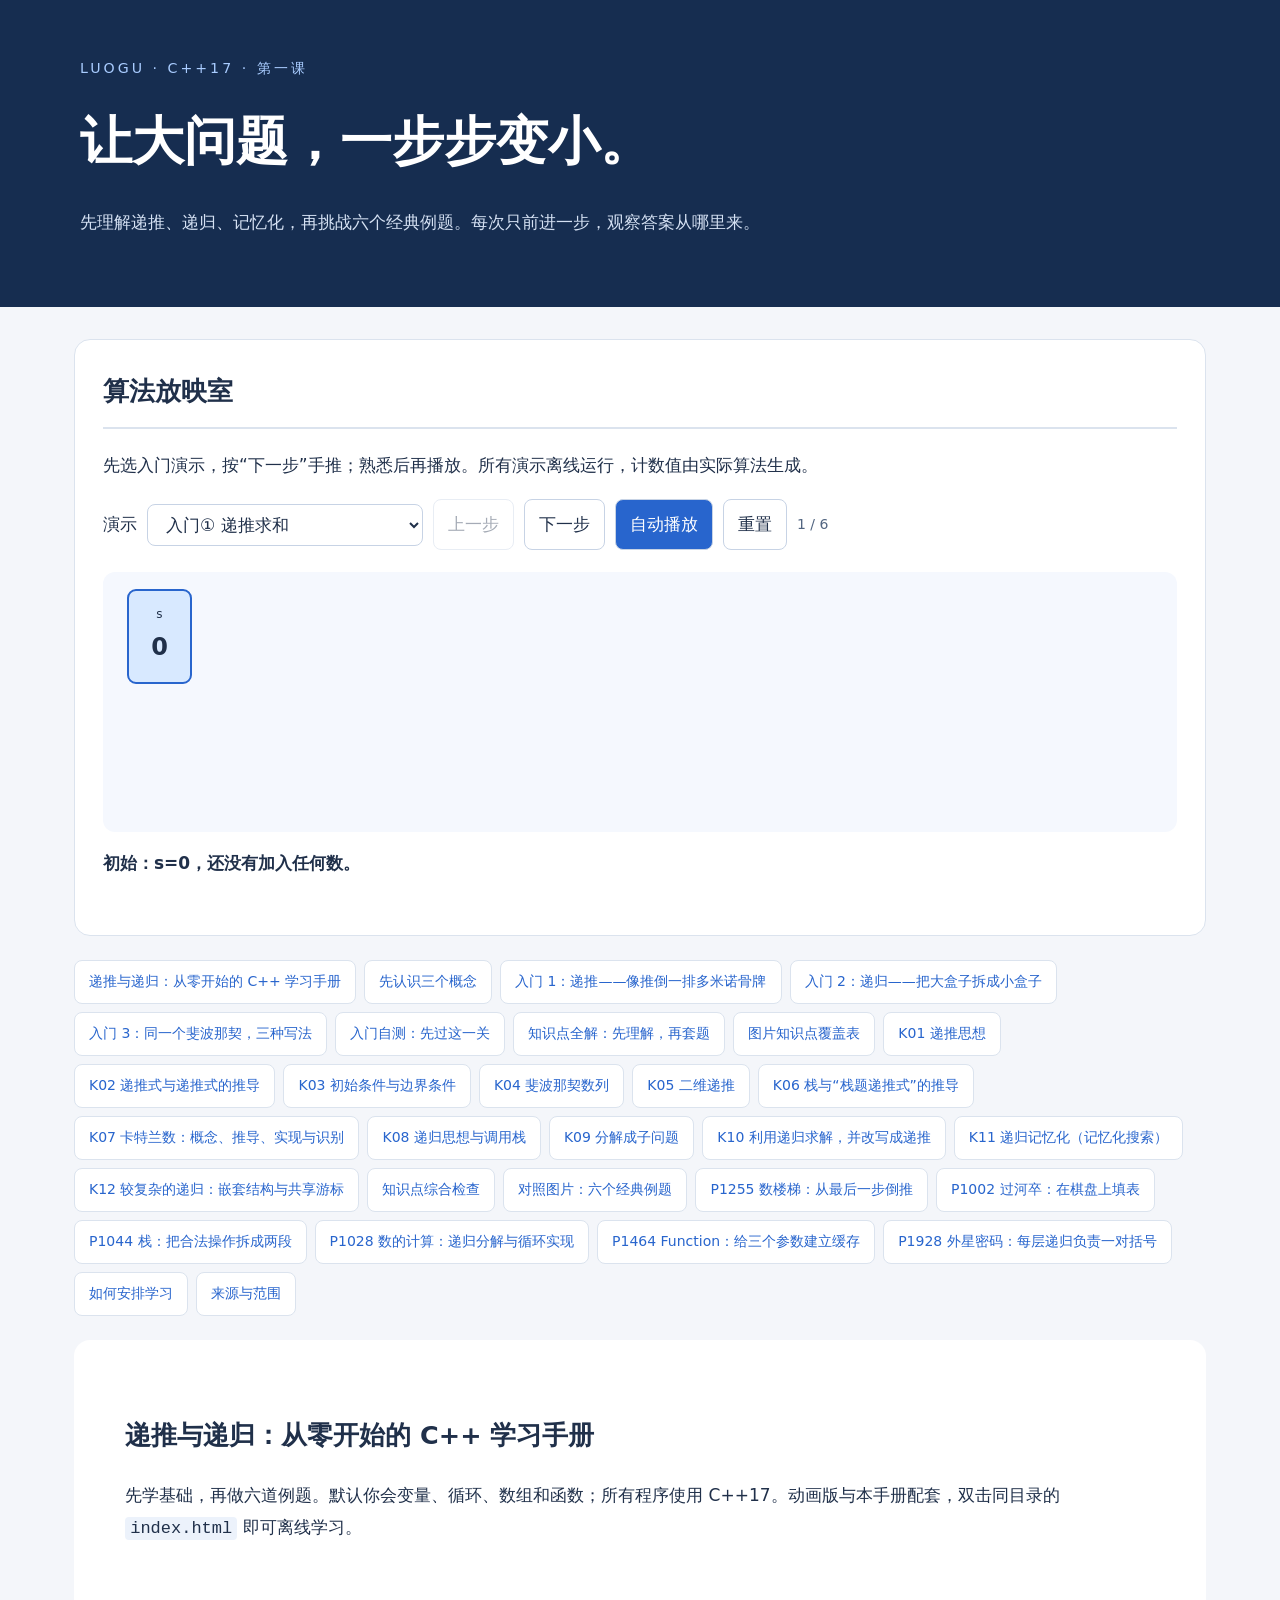
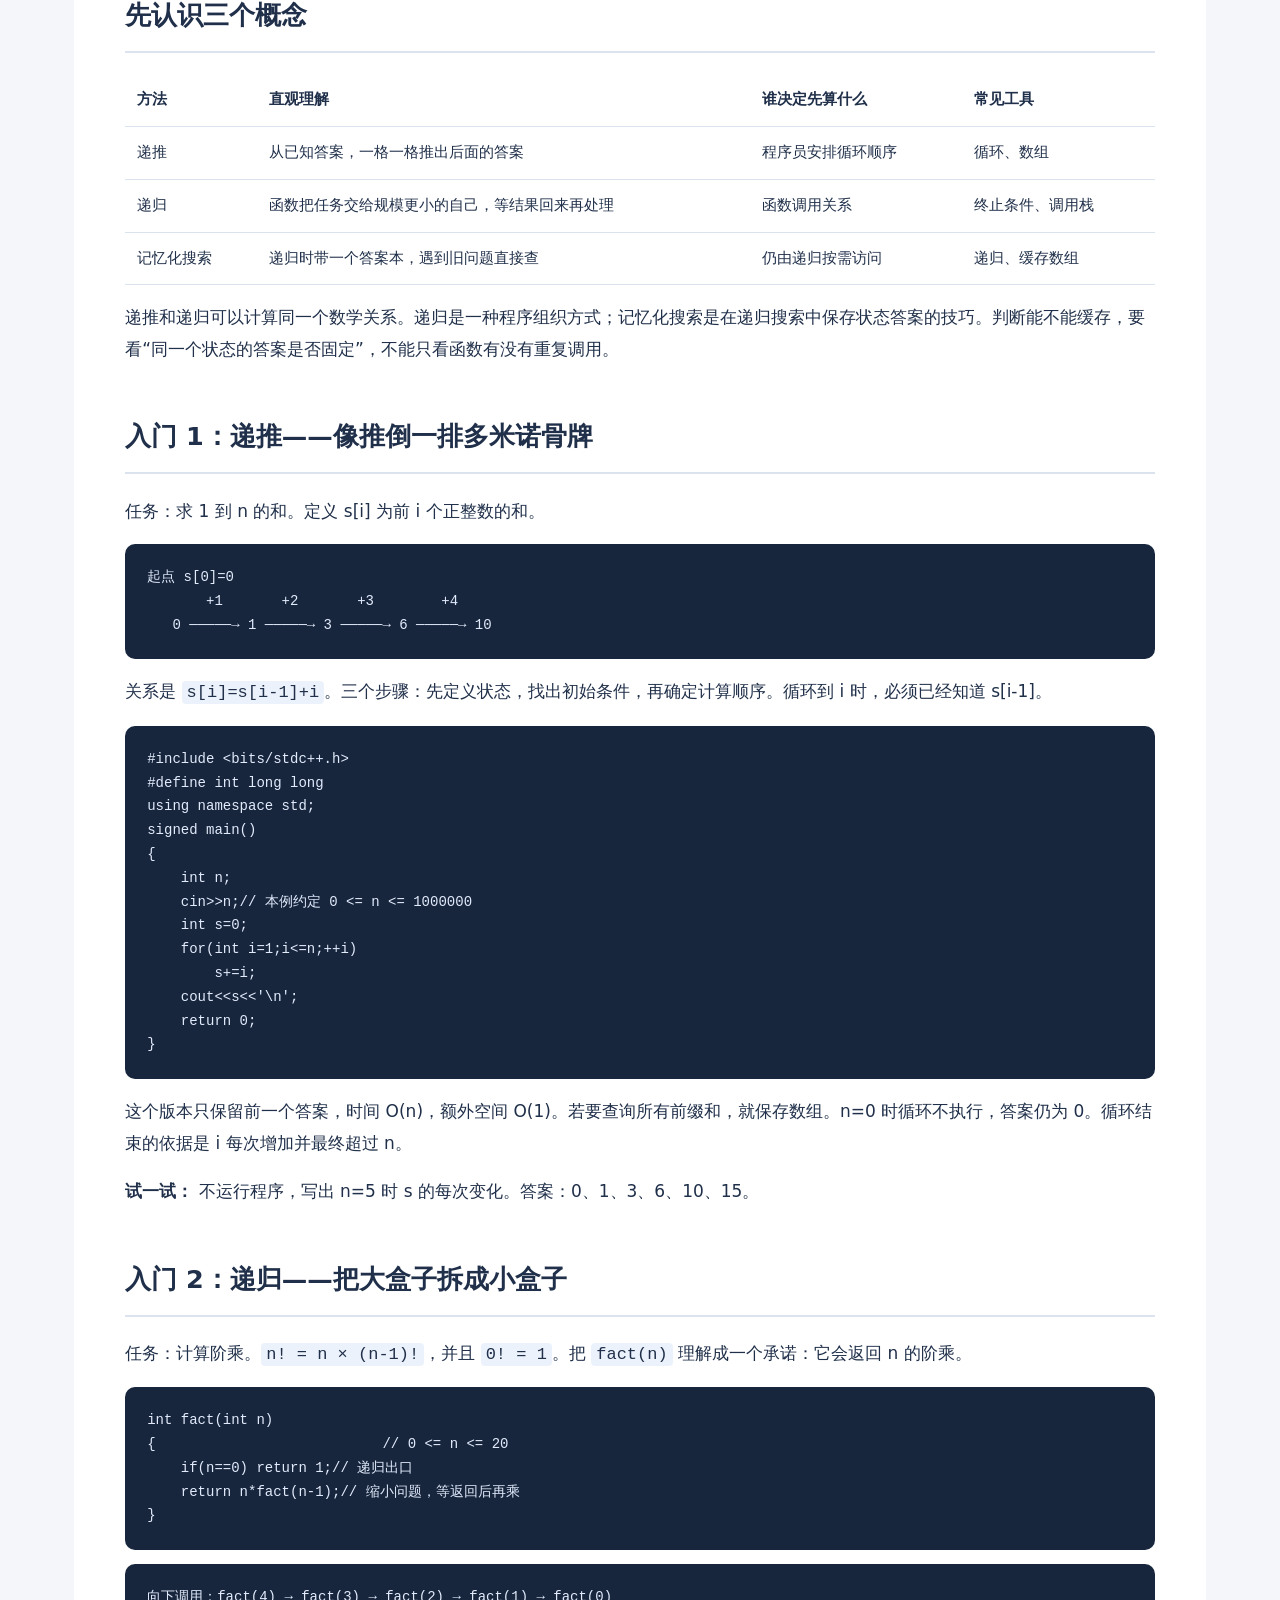
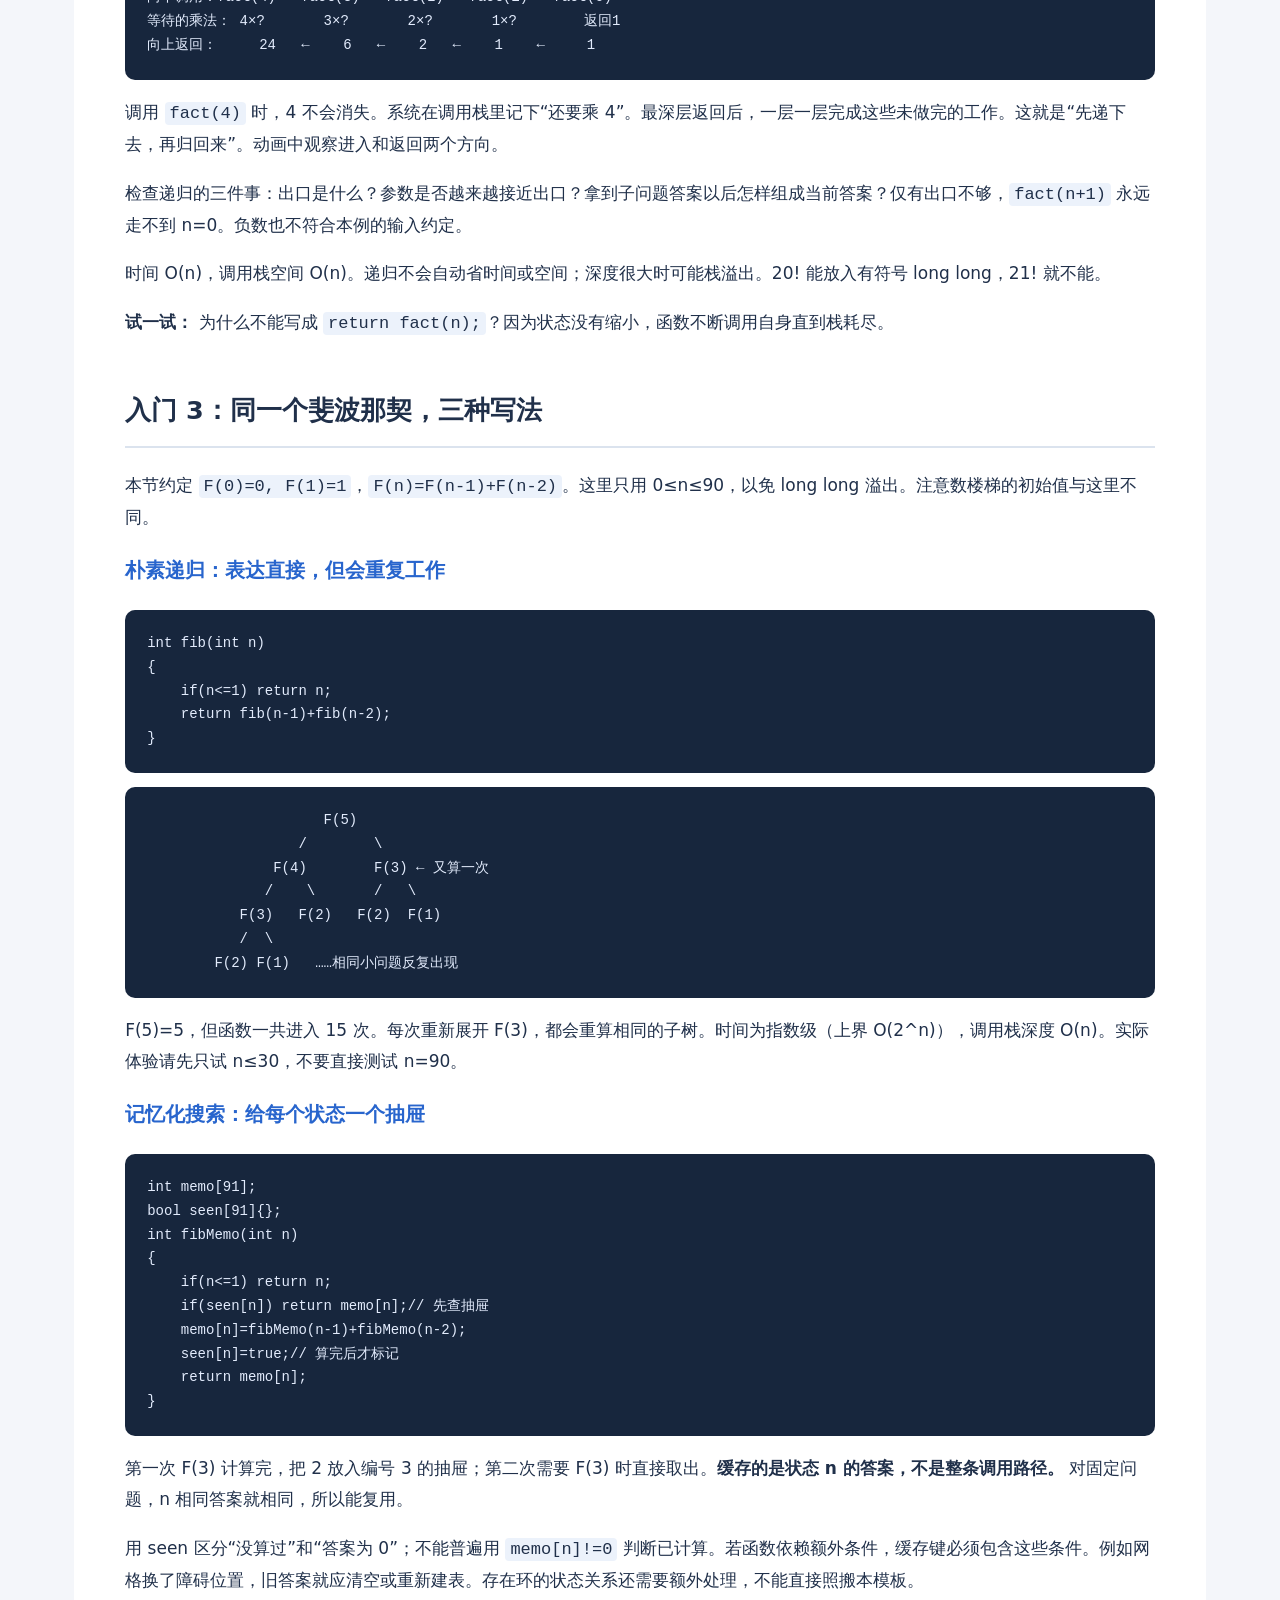
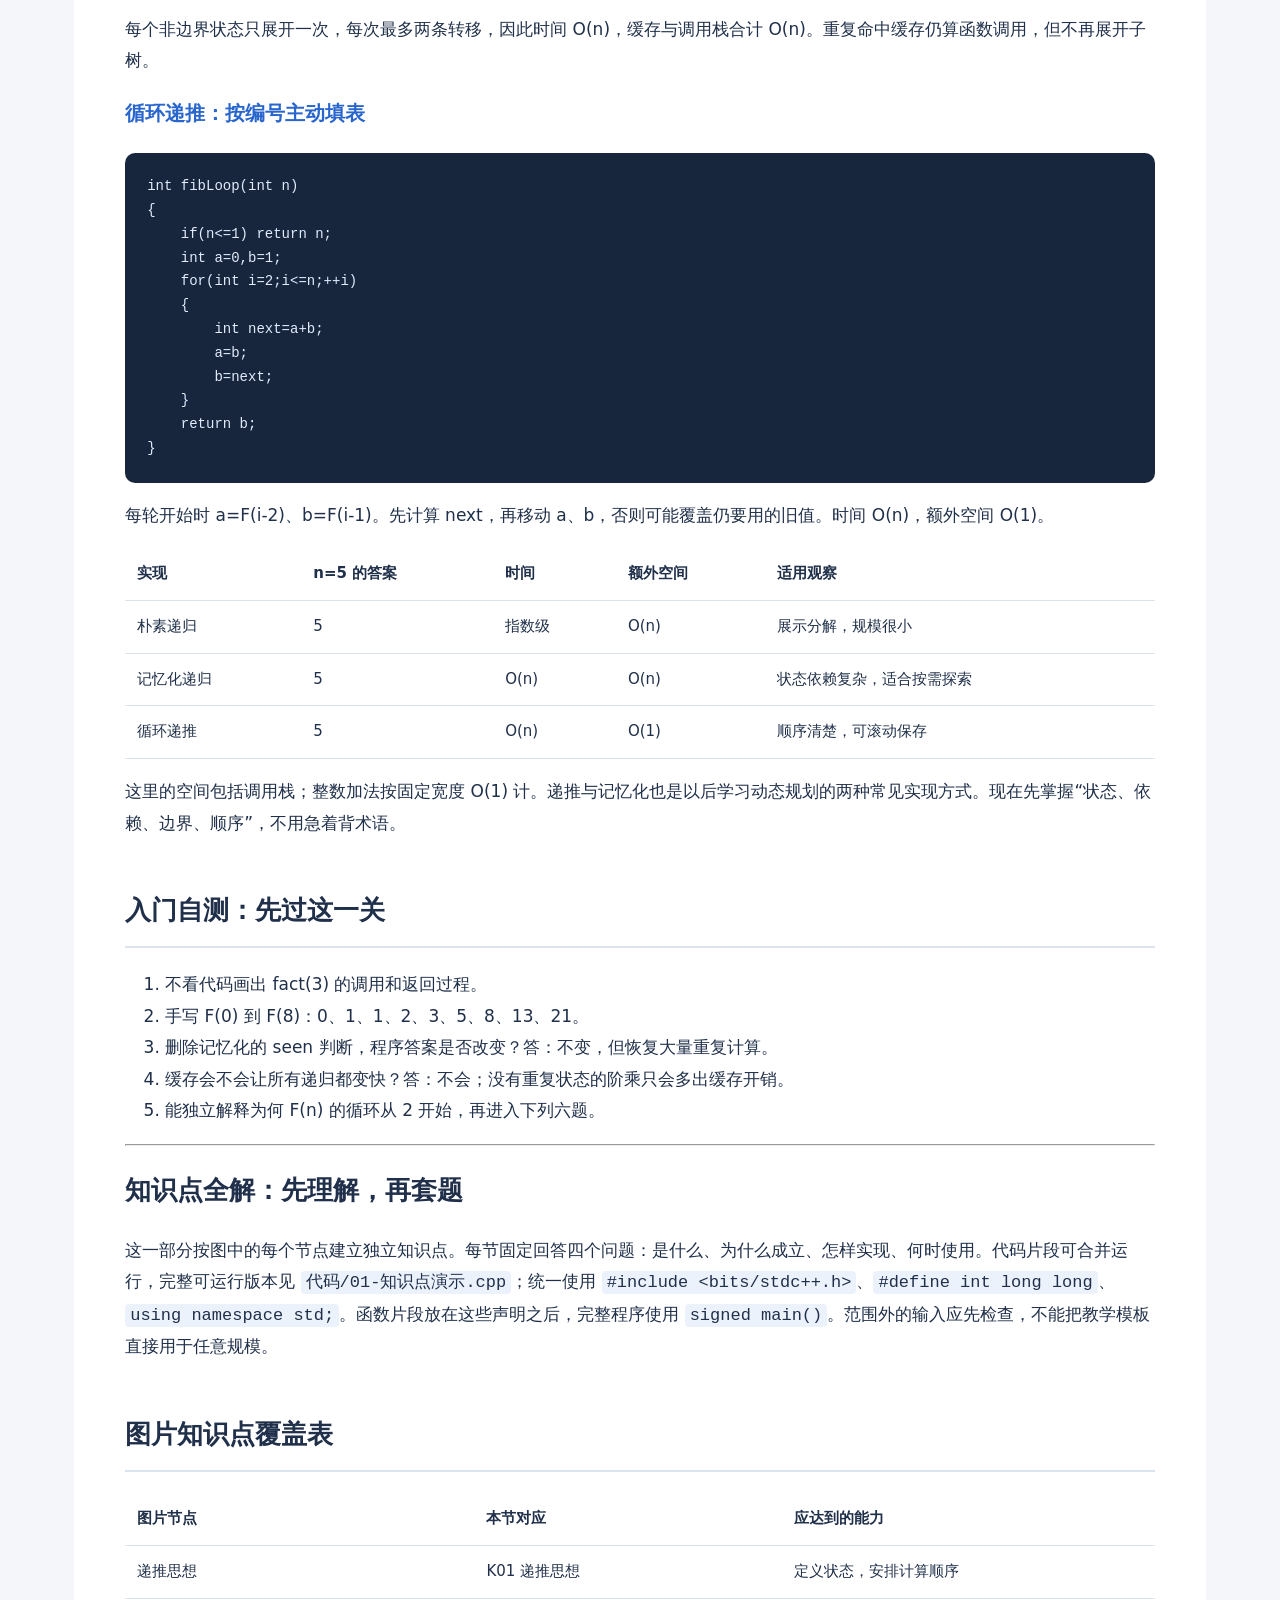
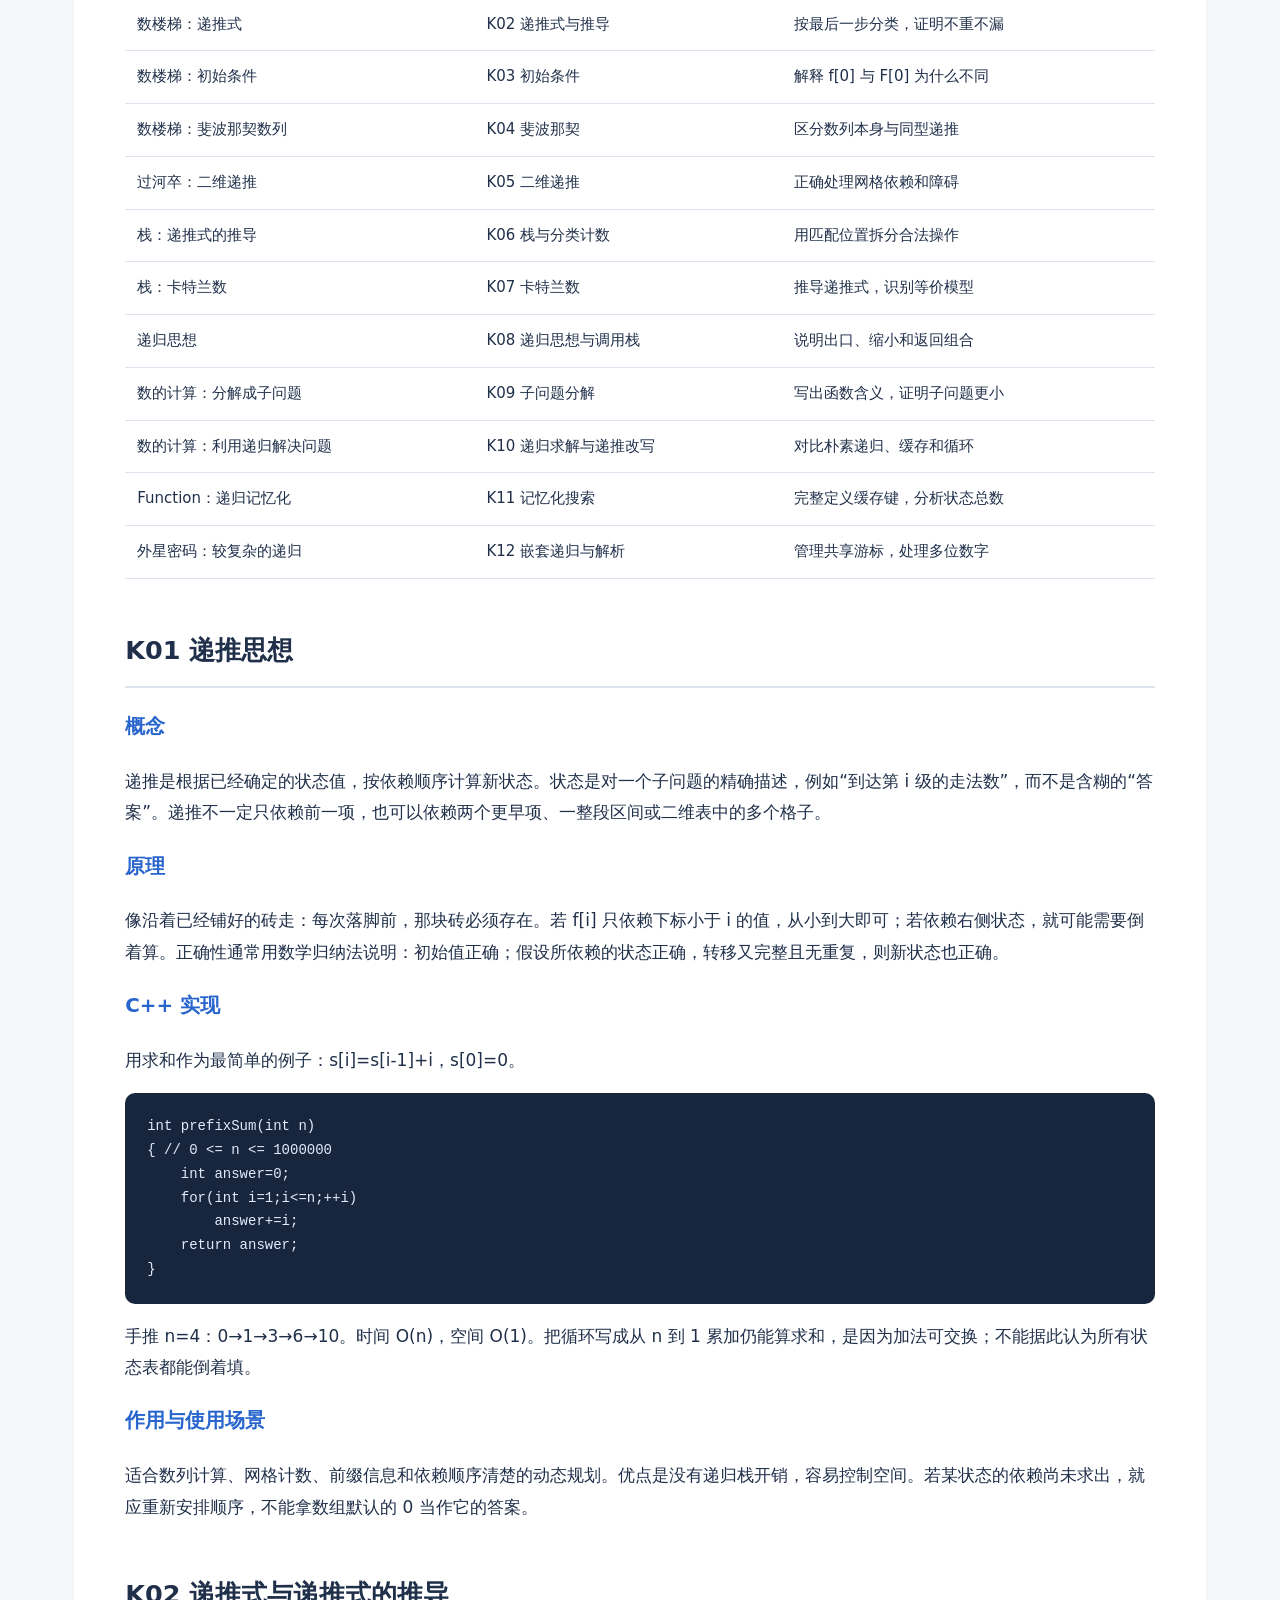
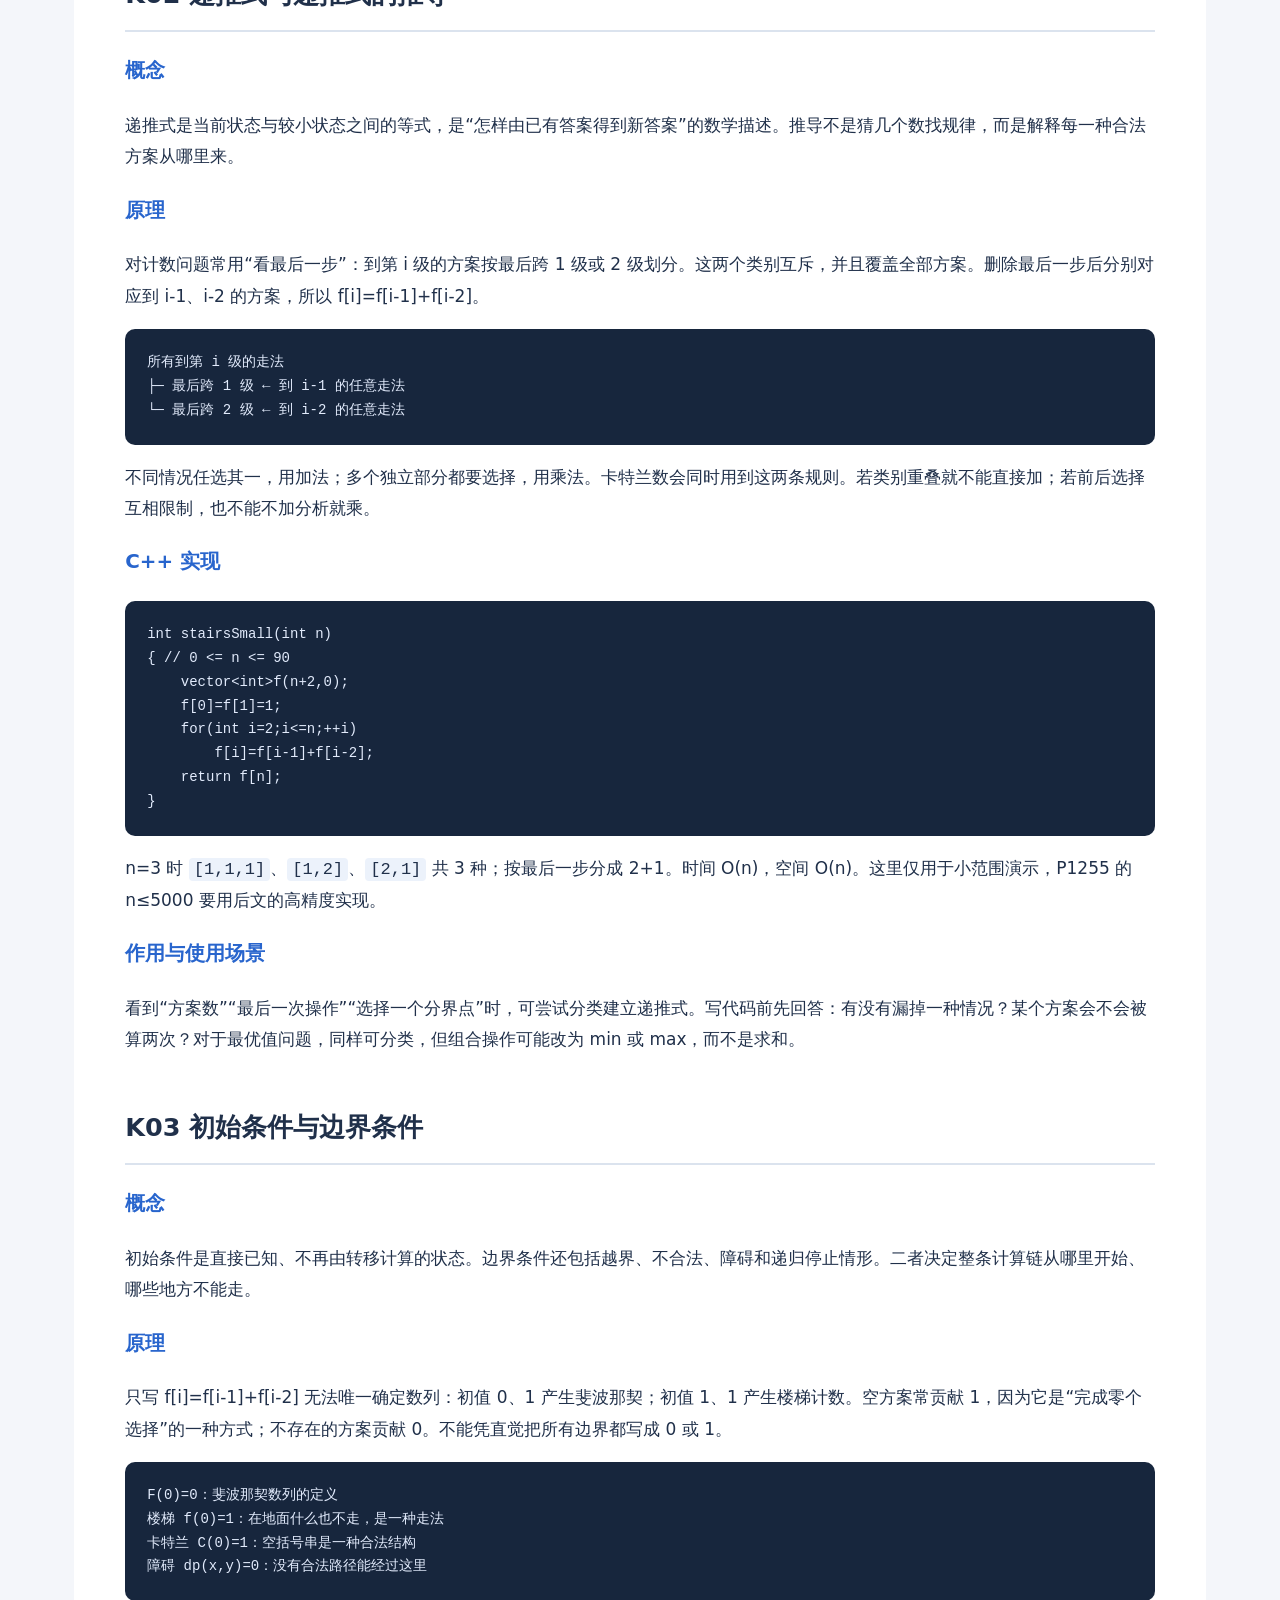
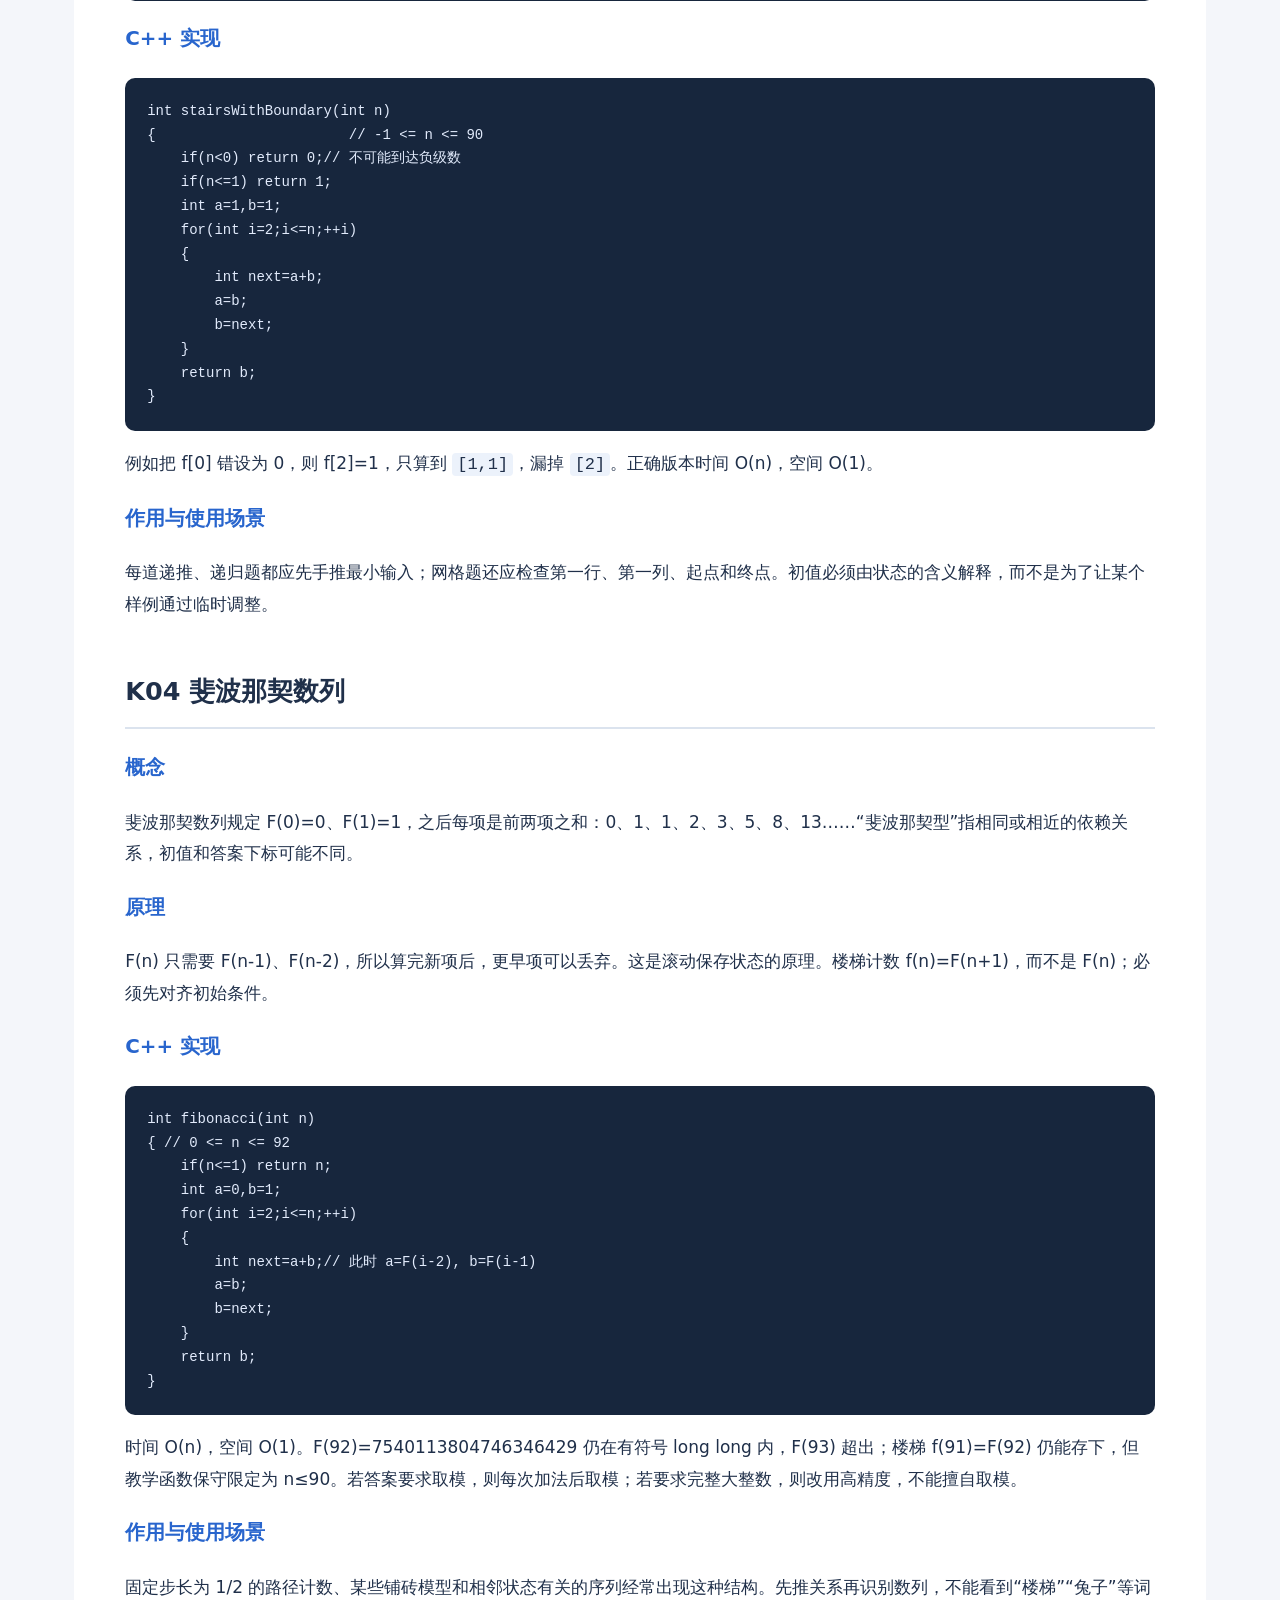
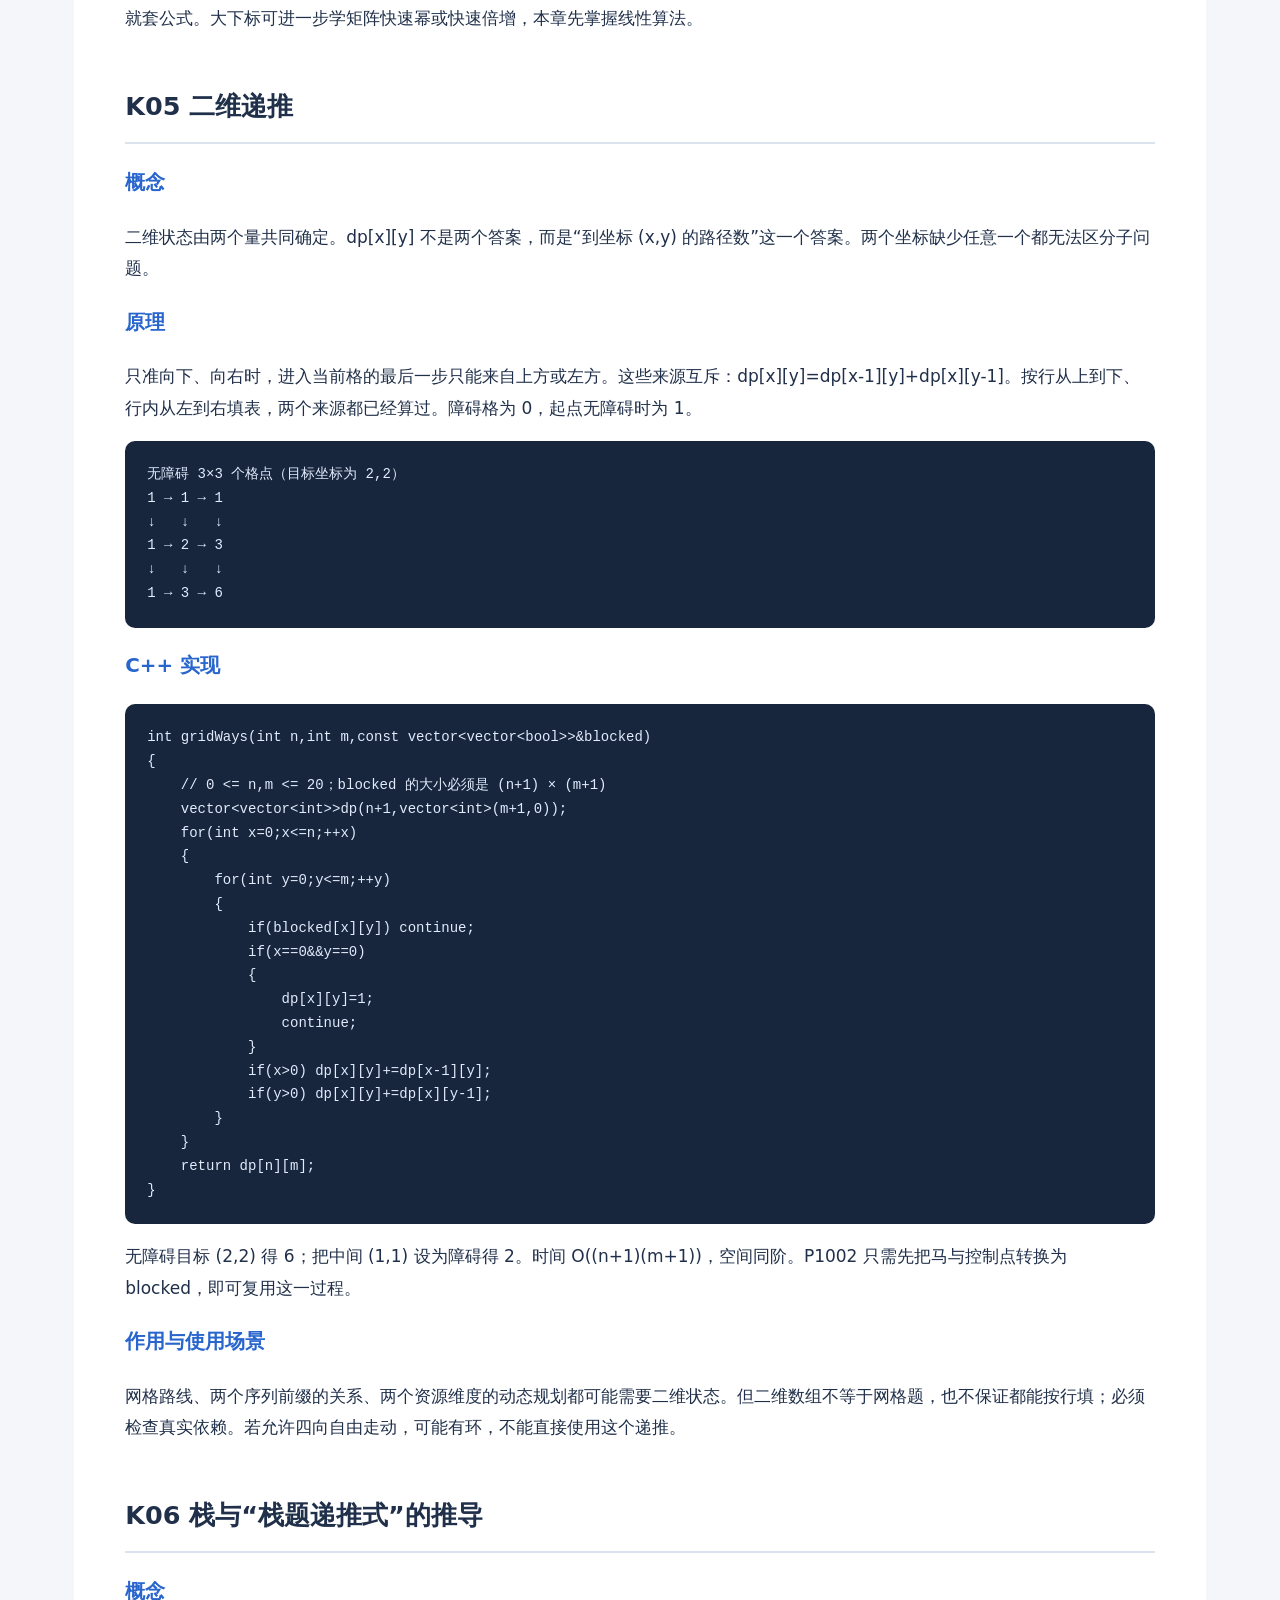
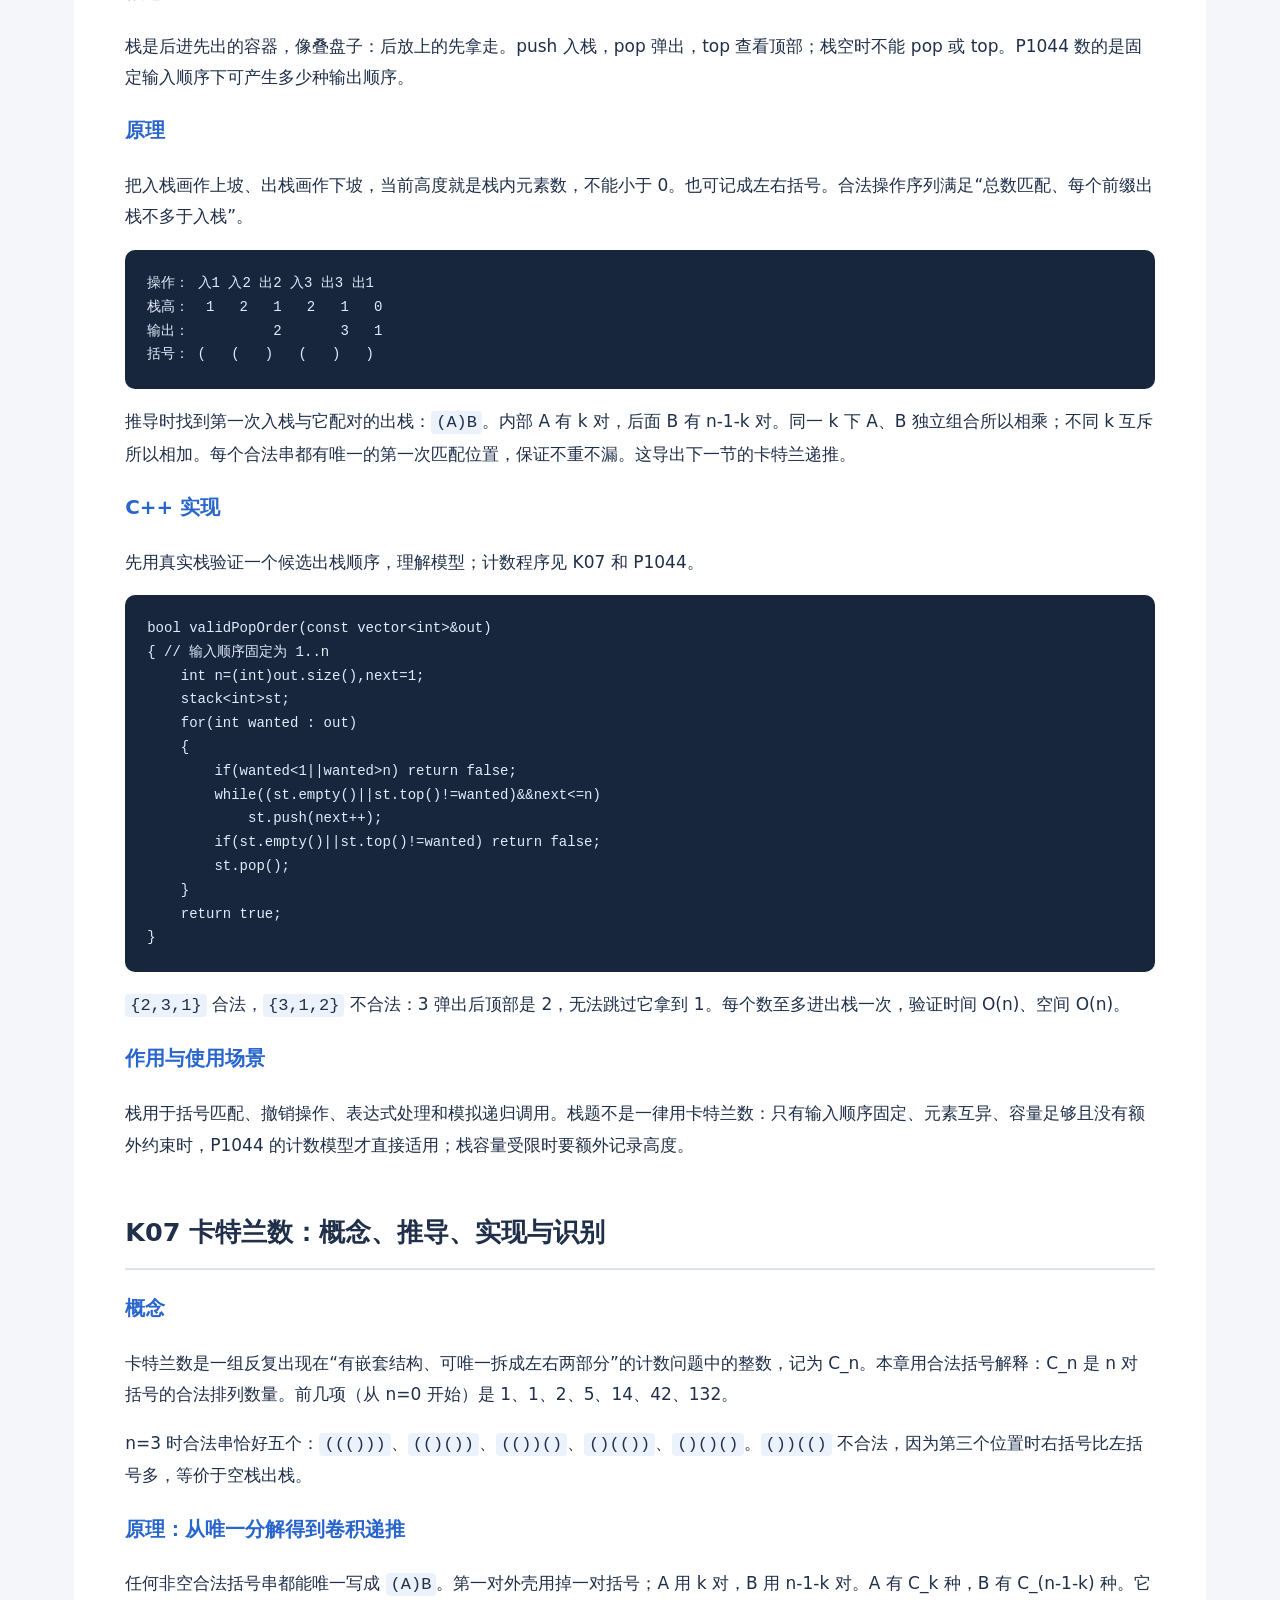
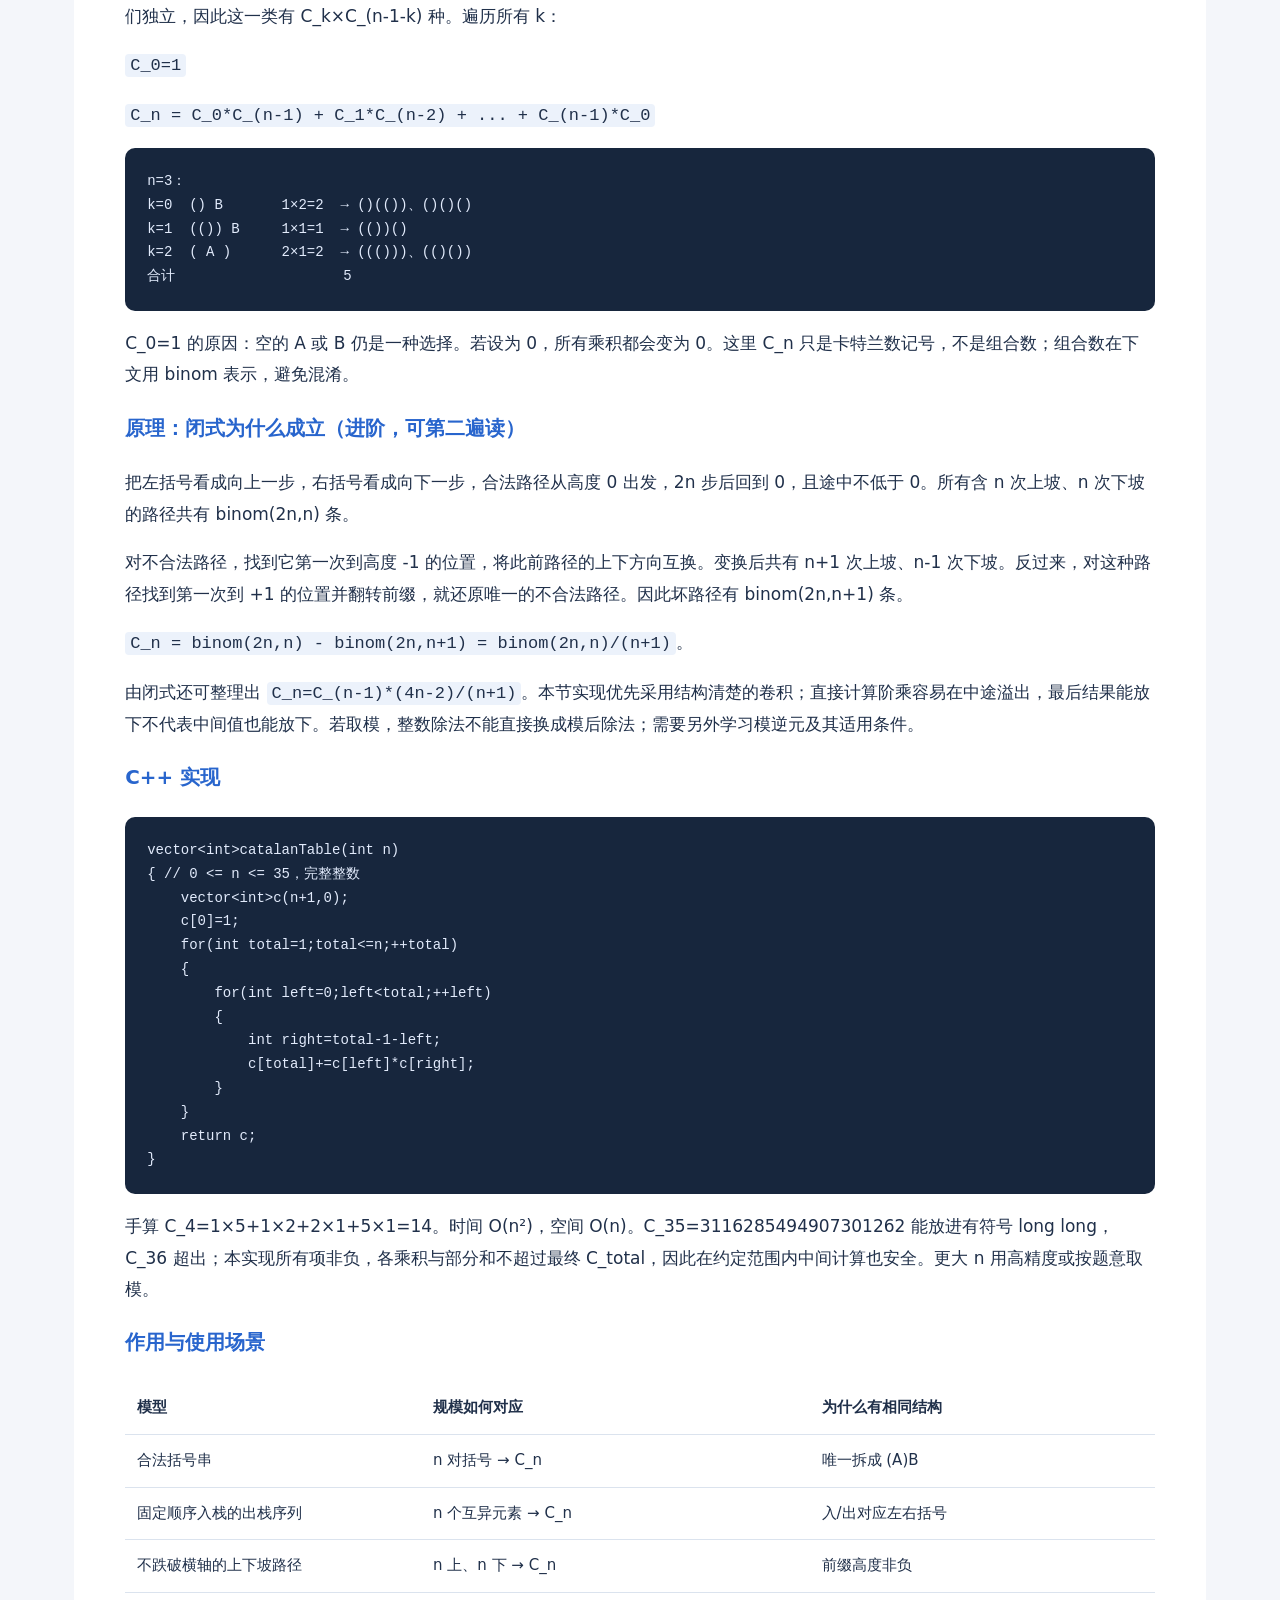
==== commit 6066dfda: "按用户习惯统一全部C++代码风格并简化数组实现" ====
--- a/洛谷深入浅出/01-递推与递归/index.html
+++ b/洛谷深入浅出/01-递推与递归/index.html
@@ -41,22 +41,28 @@
    0 ─────→ 1 ─────→ 3 ─────→ 6 ─────→ 10
 </code></pre>
 <p>关系是 <code>s[i]=s[i-1]+i</code>。三个步骤：先定义状态，找出初始条件，再确定计算顺序。循环到 i 时，必须已经知道 s[i-1]。</p>
-<pre><code class="language-cpp">#include &lt;iostream&gt;
+<pre><code class="language-cpp">#include &lt;bits/stdc++.h&gt;
+#define int long long
 using namespace std;
-int main() {
-    int n; cin &gt;&gt; n; // 本例约定 0 &lt;= n &lt;= 1000000
-    long long s = 0;
-    for (int i = 1; i &lt;= n; ++i) s += i;
-    cout &lt;&lt; s &lt;&lt; '\n';
+signed main()
+{
+    int n;
+    cin&gt;&gt;n;// 本例约定 0 &lt;= n &lt;= 1000000
+    int s=0;
+    for(int i=1;i&lt;=n;++i)
+        s+=i;
+    cout&lt;&lt;s&lt;&lt;'\n';
+    return 0;
 }
 </code></pre>
 <p>这个版本只保留前一个答案，时间 O(n)，额外空间 O(1)。若要查询所有前缀和，就保存数组。n=0 时循环不执行，答案仍为 0。循环结束的依据是 i 每次增加并最终超过 n。</p>
 <p><strong>试一试：</strong> 不运行程序，写出 n=5 时 s 的每次变化。答案：0、1、3、6、10、15。</p>
 <h2 id="s4">入门 2：递归——把大盒子拆成小盒子</h2>
 <p>任务：计算阶乘。<code>n! = n × (n-1)!</code>，并且 <code>0! = 1</code>。把 <code>fact(n)</code> 理解成一个承诺：它会返回 n 的阶乘。</p>
-<pre><code class="language-cpp">long long fact(int n) { // 0 &lt;= n &lt;= 20
-    if (n == 0) return 1;       // 递归出口
-    return n * fact(n - 1);     // 缩小问题，等返回后再乘
+<pre><code class="language-cpp">int fact(int n)
+{                           // 0 &lt;= n &lt;= 20
+    if(n==0) return 1;// 递归出口
+    return n*fact(n-1);// 缩小问题，等返回后再乘
 }
 </code></pre>
 <pre><code class="language-text">向下调用：fact(4) → fact(3) → fact(2) → fact(1) → fact(0)
@@ -70,9 +76,10 @@
 <h2 id="s5">入门 3：同一个斐波那契，三种写法</h2>
 <p>本节约定 <code>F(0)=0, F(1)=1</code>，<code>F(n)=F(n-1)+F(n-2)</code>。这里只用 0≤n≤90，以免 long long 溢出。注意数楼梯的初始值与这里不同。</p>
 <h3>朴素递归：表达直接，但会重复工作</h3>
-<pre><code class="language-cpp">long long fib(int n) {
-    if (n &lt;= 1) return n;
-    return fib(n - 1) + fib(n - 2);
+<pre><code class="language-cpp">int fib(int n)
+{
+    if(n&lt;=1) return n;
+    return fib(n-1)+fib(n-2);
 }
 </code></pre>
 <pre><code class="language-text">                     F(5)
@@ -85,13 +92,14 @@
 </code></pre>
 <p>F(5)=5，但函数一共进入 15 次。每次重新展开 F(3)，都会重算相同的子树。时间为指数级（上界 O(2^n)），调用栈深度 O(n)。实际体验请先只试 n≤30，不要直接测试 n=90。</p>
 <h3>记忆化搜索：给每个状态一个抽屉</h3>
-<pre><code class="language-cpp">long long memo[91];
+<pre><code class="language-cpp">int memo[91];
 bool seen[91]{};
-long long fibMemo(int n) {
-    if (n &lt;= 1) return n;
-    if (seen[n]) return memo[n]; // 先查抽屉
-    memo[n] = fibMemo(n - 1) + fibMemo(n - 2);
-    seen[n] = true;             // 算完后才标记
+int fibMemo(int n)
+{
+    if(n&lt;=1) return n;
+    if(seen[n]) return memo[n];// 先查抽屉
+    memo[n]=fibMemo(n-1)+fibMemo(n-2);
+    seen[n]=true;// 算完后才标记
     return memo[n];
 }
 </code></pre>
@@ -99,13 +107,15 @@
 <p>用 seen 区分“没算过”和“答案为 0”；不能普遍用 <code>memo[n]!=0</code> 判断已计算。若函数依赖额外条件，缓存键必须包含这些条件。例如网格换了障碍位置，旧答案就应清空或重新建表。存在环的状态关系还需要额外处理，不能直接照搬本模板。</p>
 <p>每个非边界状态只展开一次，每次最多两条转移，因此时间 O(n)，缓存与调用栈合计 O(n)。重复命中缓存仍算函数调用，但不再展开子树。</p>
 <h3>循环递推：按编号主动填表</h3>
-<pre><code class="language-cpp">long long fibLoop(int n) {
-    if (n &lt;= 1) return n;
-    long long a = 0, b = 1;
-    for (int i = 2; i &lt;= n; ++i) {
-        long long next = a + b;
-        a = b;
-        b = next;
+<pre><code class="language-cpp">int fibLoop(int n)
+{
+    if(n&lt;=1) return n;
+    int a=0,b=1;
+    for(int i=2;i&lt;=n;++i)
+    {
+        int next=a+b;
+        a=b;
+        b=next;
     }
     return b;
 }
@@ -156,7 +166,7 @@
 </ol>
 <hr />
 <h1 id="s7">知识点全解：先理解，再套题</h1>
-<p>这一部分按图中的每个节点建立独立知识点。每节固定回答四个问题：是什么、为什么成立、怎样实现、何时使用。代码片段可合并运行，完整可运行版本见 <code>代码/01-知识点演示.cpp</code>；依赖 <code>&lt;iostream&gt;</code>、<code>&lt;vector&gt;</code>、<code>&lt;string&gt;</code>、<code>&lt;stack&gt;</code>、<code>&lt;algorithm&gt;</code>、<code>&lt;cassert&gt;</code>，并使用 <code>using namespace std;</code>。范围外的输入应先检查，不能把教学模板直接用于任意规模。</p>
+<p>这一部分按图中的每个节点建立独立知识点。每节固定回答四个问题：是什么、为什么成立、怎样实现、何时使用。代码片段可合并运行，完整可运行版本见 <code>代码/01-知识点演示.cpp</code>；统一使用 <code>#include &lt;bits/stdc++.h&gt;</code>、<code>#define int long long</code>、<code>using namespace std;</code>。函数片段放在这些声明之后，完整程序使用 <code>signed main()</code>。范围外的输入应先检查，不能把教学模板直接用于任意规模。</p>
 <h2 id="s8">图片知识点覆盖表</h2>
 <div class="table-wrap"><table>
 <thead>
@@ -236,9 +246,11 @@
 <p>像沿着已经铺好的砖走：每次落脚前，那块砖必须存在。若 f[i] 只依赖下标小于 i 的值，从小到大即可；若依赖右侧状态，就可能需要倒着算。正确性通常用数学归纳法说明：初始值正确；假设所依赖的状态正确，转移又完整且无重复，则新状态也正确。</p>
 <h3>C++ 实现</h3>
 <p>用求和作为最简单的例子：s[i]=s[i-1]+i，s[0]=0。</p>
-<pre><code class="language-cpp">long long prefixSum(int n) { // 0 &lt;= n &lt;= 1000000
-    long long answer = 0;
-    for (int i = 1; i &lt;= n; ++i) answer += i;
+<pre><code class="language-cpp">int prefixSum(int n)
+{ // 0 &lt;= n &lt;= 1000000
+    int answer=0;
+    for(int i=1;i&lt;=n;++i)
+        answer+=i;
     return answer;
 }
 </code></pre>
@@ -256,10 +268,12 @@
 </code></pre>
 <p>不同情况任选其一，用加法；多个独立部分都要选择，用乘法。卡特兰数会同时用到这两条规则。若类别重叠就不能直接加；若前后选择互相限制，也不能不加分析就乘。</p>
 <h3>C++ 实现</h3>
-<pre><code class="language-cpp">long long stairsSmall(int n) { // 0 &lt;= n &lt;= 90
-    vector&lt;long long&gt; f(n + 2, 0);
-    f[0] = f[1] = 1;
-    for (int i = 2; i &lt;= n; ++i) f[i] = f[i-1] + f[i-2];
+<pre><code class="language-cpp">int stairsSmall(int n)
+{ // 0 &lt;= n &lt;= 90
+    vector&lt;int&gt;f(n+2,0);
+    f[0]=f[1]=1;
+    for(int i=2;i&lt;=n;++i)
+        f[i]=f[i-1]+f[i-2];
     return f[n];
 }
 </code></pre>
@@ -277,13 +291,16 @@
 障碍 dp(x,y)=0：没有合法路径能经过这里
 </code></pre>
 <h3>C++ 实现</h3>
-<pre><code class="language-cpp">long long stairsWithBoundary(int n) { // -1 &lt;= n &lt;= 90
-    if (n &lt; 0) return 0;     // 不可能到达负级数
-    if (n &lt;= 1) return 1;
-    long long a = 1, b = 1;
-    for (int i = 2; i &lt;= n; ++i) {
-        long long next = a + b;
-        a = b; b = next;
+<pre><code class="language-cpp">int stairsWithBoundary(int n)
+{                       // -1 &lt;= n &lt;= 90
+    if(n&lt;0) return 0;// 不可能到达负级数
+    if(n&lt;=1) return 1;
+    int a=1,b=1;
+    for(int i=2;i&lt;=n;++i)
+    {
+        int next=a+b;
+        a=b;
+        b=next;
     }
     return b;
 }
@@ -297,13 +314,15 @@
 <h3>原理</h3>
 <p>F(n) 只需要 F(n-1)、F(n-2)，所以算完新项后，更早项可以丢弃。这是滚动保存状态的原理。楼梯计数 f(n)=F(n+1)，而不是 F(n)；必须先对齐初始条件。</p>
 <h3>C++ 实现</h3>
-<pre><code class="language-cpp">long long fibonacci(int n) { // 0 &lt;= n &lt;= 92
-    if (n &lt;= 1) return n;
-    long long a = 0, b = 1;
-    for (int i = 2; i &lt;= n; ++i) {
-        long long next = a + b; // 此时 a=F(i-2), b=F(i-1)
-        a = b;
-        b = next;
+<pre><code class="language-cpp">int fibonacci(int n)
+{ // 0 &lt;= n &lt;= 92
+    if(n&lt;=1) return n;
+    int a=0,b=1;
+    for(int i=2;i&lt;=n;++i)
+    {
+        int next=a+b;// 此时 a=F(i-2), b=F(i-1)
+        a=b;
+        b=next;
     }
     return b;
 }
@@ -324,15 +343,22 @@
 1 → 3 → 6
 </code></pre>
 <h3>C++ 实现</h3>
-<pre><code class="language-cpp">long long gridWays(int n, int m, const vector&lt;vector&lt;bool&gt;&gt;&amp; blocked) {
+<pre><code class="language-cpp">int gridWays(int n,int m,const vector&lt;vector&lt;bool&gt;&gt;&amp;blocked)
+{
     // 0 &lt;= n,m &lt;= 20；blocked 的大小必须是 (n+1) × (m+1)
-    vector&lt;vector&lt;long long&gt;&gt; dp(n+1, vector&lt;long long&gt;(m+1, 0));
-    for (int x = 0; x &lt;= n; ++x) {
-        for (int y = 0; y &lt;= m; ++y) {
-            if (blocked[x][y]) continue;
-            if (x == 0 &amp;&amp; y == 0) { dp[x][y] = 1; continue; }
-            if (x &gt; 0) dp[x][y] += dp[x-1][y];
-            if (y &gt; 0) dp[x][y] += dp[x][y-1];
+    vector&lt;vector&lt;int&gt;&gt;dp(n+1,vector&lt;int&gt;(m+1,0));
+    for(int x=0;x&lt;=n;++x)
+    {
+        for(int y=0;y&lt;=m;++y)
+        {
+            if(blocked[x][y]) continue;
+            if(x==0&amp;&amp;y==0)
+            {
+                dp[x][y]=1;
+                continue;
+            }
+            if(x&gt;0) dp[x][y]+=dp[x-1][y];
+            if(y&gt;0) dp[x][y]+=dp[x][y-1];
         }
     }
     return dp[n][m];
@@ -354,14 +380,16 @@
 <p>推导时找到第一次入栈与它配对的出栈：<code>(A)B</code>。内部 A 有 k 对，后面 B 有 n-1-k 对。同一 k 下 A、B 独立组合所以相乘；不同 k 互斥所以相加。每个合法串都有唯一的第一次匹配位置，保证不重不漏。这导出下一节的卡特兰递推。</p>
 <h3>C++ 实现</h3>
 <p>先用真实栈验证一个候选出栈顺序，理解模型；计数程序见 K07 和 P1044。</p>
-<pre><code class="language-cpp">bool validPopOrder(const vector&lt;int&gt;&amp; out) { // 输入顺序固定为 1..n
-    int n = static_cast&lt;int&gt;(out.size()), next = 1;
-    stack&lt;int&gt; st;
-    for (int wanted : out) {
-        if (wanted &lt; 1 || wanted &gt; n) return false;
-        while ((st.empty() || st.top() != wanted) &amp;&amp; next &lt;= n)
+<pre><code class="language-cpp">bool validPopOrder(const vector&lt;int&gt;&amp;out)
+{ // 输入顺序固定为 1..n
+    int n=(int)out.size(),next=1;
+    stack&lt;int&gt;st;
+    for(int wanted : out)
+    {
+        if(wanted&lt;1||wanted&gt;n) return false;
+        while((st.empty()||st.top()!=wanted)&amp;&amp;next&lt;=n)
             st.push(next++);
-        if (st.empty() || st.top() != wanted) return false;
+        if(st.empty()||st.top()!=wanted) return false;
         st.pop();
     }
     return true;
@@ -391,13 +419,16 @@
 <p><code>C_n = binom(2n,n) - binom(2n,n+1) = binom(2n,n)/(n+1)</code>。</p>
 <p>由闭式还可整理出 <code>C_n=C_(n-1)*(4n-2)/(n+1)</code>。本节实现优先采用结构清楚的卷积；直接计算阶乘容易在中途溢出，最后结果能放下不代表中间值也能放下。若取模，整数除法不能直接换成模后除法；需要另外学习模逆元及其适用条件。</p>
 <h3>C++ 实现</h3>
-<pre><code class="language-cpp">vector&lt;long long&gt; catalanTable(int n) { // 0 &lt;= n &lt;= 35，完整整数
-    vector&lt;long long&gt; c(n+1, 0);
-    c[0] = 1;
-    for (int total = 1; total &lt;= n; ++total) {
-        for (int left = 0; left &lt; total; ++left) {
-            int right = total - 1 - left;
-            c[total] += c[left] * c[right];
+<pre><code class="language-cpp">vector&lt;int&gt;catalanTable(int n)
+{ // 0 &lt;= n &lt;= 35，完整整数
+    vector&lt;int&gt;c(n+1,0);
+    c[0]=1;
+    for(int total=1;total&lt;=n;++total)
+    {
+        for(int left=0;left&lt;total;++left)
+        {
+            int right=total-1-left;
+            c[total]+=c[left]*c[right];
         }
     }
     return c;
@@ -453,10 +484,11 @@
 <h3>原理</h3>
 <p>递归正确性分三部分：边界能直接回答；调用的子问题规模严格下降；假设子问题答案正确，当前层的组合也正确。阶乘的规模是 n，n-1 不断减小，最终到 0。不能仅凭“代码里写了一个 if”就认为它会停止。</p>
 <h3>C++ 实现</h3>
-<pre><code class="language-cpp">long long factorial(int n) { // 0 &lt;= n &lt;= 20
-    if (n == 0) return 1;
-    long long smaller = factorial(n - 1);
-    return n * smaller;
+<pre><code class="language-cpp">int factorial(int n)
+{ // 0 &lt;= n &lt;= 20
+    if(n==0) return 1;
+    int smaller=factorial(n-1);
+    return n*smaller;
 }
 </code></pre>
 <pre><code class="language-text">fact(3)：等待 3 × fact(2)
@@ -475,10 +507,11 @@
 <p>对 P1028，第一项 n 后可以停止，也可以接 1..floor(n/2) 中的一个 k。选定 k 后，剩余结构与“首项为 k 的合法数列”完全相同。不同第二项的类别互斥，每条非单项序列都有且只有一个第二项，故不重不漏。</p>
 <p><code>f(n)=1+f(1)+...+f(floor(n/2))</code>，所有递归参数都小于 n。这个分解既给出计数规则，也给出终止证明。</p>
 <h3>C++ 实现</h3>
-<pre><code class="language-cpp">long long countSequencesSlow(int n) { // 教学示例：1 &lt;= n &lt;= 20
-    long long answer = 1; // 仅有 n 的单项数列
-    for (int k = 1; k &lt;= n/2; ++k)
-        answer += countSequencesSlow(k);
+<pre><code class="language-cpp">int countSequencesSlow(int n)
+{                  // 教学示例：1 &lt;= n &lt;= 20
+    int answer=1;// 仅有 n 的单项数列
+    for(int k=1;k&lt;=n/2;++k)
+        answer+=countSequencesSlow(k);
     return answer;
 }
 </code></pre>
@@ -491,22 +524,27 @@
 <h3>原理</h3>
 <p>P1028 只依赖更小的正整数状态。递归可先算需要的 k，再返回 n；循环可先算 1、2……n。加缓存后各个状态只展开一次，但每个状态仍要枚举至多 n/2 个转移，因此总时间上界 O(n²)，不能因为“记忆化”就宣称 O(n)。</p>
 <h3>C++ 实现</h3>
-<pre><code class="language-cpp">long long sequenceMemoDfs(int n, vector&lt;long long&gt;&amp; memo) {
-    if (memo[n] != -1) return memo[n]; // 本题答案 &gt;= 1，-1 可作标记
-    long long answer = 1;
-    for (int k = 1; k &lt;= n/2; ++k)
-        answer += sequenceMemoDfs(k, memo);
-    return memo[n] = answer;
-}
-long long sequenceMemo(int n) { // 1 &lt;= n &lt;= 1000
-    vector&lt;long long&gt; memo(n+1, -1);
-    return sequenceMemoDfs(n, memo);
-}
-long long sequenceLoop(int n) { // 与上面计算相同的关系式
-    vector&lt;long long&gt; f(n+1, 0);
-    for (int i = 1; i &lt;= n; ++i) {
-        f[i] = 1;
-        for (int k = 1; k &lt;= i/2; ++k) f[i] += f[k];
+<pre><code class="language-cpp">int sequenceMemoDfs(int n,vector&lt;int&gt;&amp;memo)
+{
+    if(memo[n]!=-1) return memo[n];// 本题答案 &gt;= 1，-1 可作标记
+    int answer=1;
+    for(int k=1;k&lt;=n/2;++k)
+        answer+=sequenceMemoDfs(k,memo);
+    return memo[n]=answer;
+}
+int sequenceMemo(int n)
+{ // 1 &lt;= n &lt;= 1000
+    vector&lt;int&gt;memo(n+1,-1);
+    return sequenceMemoDfs(n,memo);
+}
+int sequenceLoop(int n)
+{ // 与上面计算相同的关系式
+    vector&lt;int&gt;f(n+1,0);
+    for(int i=1;i&lt;=n;++i)
+    {
+        f[i]=1;
+        for(int k=1;k&lt;=i/2;++k)
+            f[i]+=f[k];
     }
     return f[n];
 }
@@ -523,19 +561,20 @@
                          → 否：算所有依赖 → 保存结果 → 标记完成 → 返回
 </code></pre>
 <h3>C++ 实现</h3>
-<pre><code class="language-cpp">long long fibMemoDfs(int n, vector&lt;long long&gt;&amp; memo, vector&lt;bool&gt;&amp; seen) {
-    if (n &lt;= 1) return n;
-    if (seen[n]) return memo[n];
-    long long answer = fibMemoDfs(n-1, memo, seen)
-                     + fibMemoDfs(n-2, memo, seen);
-    memo[n] = answer;
-    seen[n] = true;
+<pre><code class="language-cpp">int fibMemoDfs(int n,vector&lt;int&gt;&amp;memo,vector&lt;bool&gt;&amp;seen)
+{
+    if(n&lt;=1) return n;
+    if(seen[n]) return memo[n];
+    int answer=fibMemoDfs(n-1,memo,seen)+fibMemoDfs(n-2,memo,seen);
+    memo[n]=answer;
+    seen[n]=true;
     return answer;
 }
-long long fibonacciMemo(int n) { // 0 &lt;= n &lt;= 92
-    vector&lt;long long&gt; memo(n+1, 0);
-    vector&lt;bool&gt; seen(n+1, false);
-    return fibMemoDfs(n, memo, seen);
+int fibonacciMemo(int n)
+{ // 0 &lt;= n &lt;= 92
+    vector&lt;int&gt;memo(n+1,0);
+    vector&lt;bool&gt;seen(n+1,false);
+    return fibMemoDfs(n,memo,seen);
 }
 </code></pre>
 <p>F(5) 的朴素递归进入 15 次；这个版本进入 9 次，但 F(2)..F(5) 只各展开一次，其他重复请求直接命中。时间 O(n)，缓存和栈空间 O(n)。一般分析是“状态数 × 每个状态的转移开销”，更精确可计访问状态数与依赖边数之和。</p>
@@ -552,23 +591,31 @@
 结果： A + BCCCBCCC + D = ABCCCBCCCD
 </code></pre>
 <h3>C++ 实现</h3>
-<pre><code class="language-cpp">string parseLevel(const string&amp; s, size_t&amp; pos) { // 约定输入语法合法
+<pre><code class="language-cpp">string parseLevel(const string&amp;s,int&amp;pos)
+{ // 约定输入语法合法
     string result;
-    while (pos &lt; s.size()) {
-        char ch = s[pos++];
-        if (ch == ']') return result; // 消费本层右括号后返回
-        if (ch != '[') { result += ch; continue; }
-        int times = 0;
-        while (pos &lt; s.size() &amp;&amp; s[pos] &gt;= '0' &amp;&amp; s[pos] &lt;= '9')
-            times = times*10 + (s[pos++] - '0');
-        string inner = parseLevel(s, pos);
-        for (int i = 0; i &lt; times; ++i) result += inner;
-    }
-    return result; // 最外层读到输入结束
-}
-string decodeText(const string&amp; s) {
-    size_t pos = 0;
-    return parseLevel(s, pos);
+    while(pos&lt;(int)s.size())
+    {
+        char ch=s[pos++];
+        if(ch==']') return result;// 消费本层右括号后返回
+        if(ch!='[')
+        {
+            result+=ch;
+            continue;
+        }
+        int times=0;
+        while(pos&lt;(int)s.size()&amp;&amp;s[pos]&gt;='0'&amp;&amp;s[pos]&lt;='9')
+            times=times*10+(s[pos++]-'0');
+        string inner=parseLevel(s,pos);
+        for(int i=0;i&lt;times;++i)
+            result+=inner;
+    }
+    return result;// 最外层读到输入结束
+}
+string decodeText(const string&amp;s)
+{
+    int pos=0;
+    return parseLevel(s,pos);
 }
 </code></pre>
 <p>注意 pos 按引用传递；若改为按值，每层只移动自己的副本，父层不会知道内部读到了哪里。两位次数要用循环读取；<code>[12A]</code> 应产生 12 个 A。每次读字符都会推进游标，输入有限且嵌套合法，因此会终止。设输入 N、最终输出 L、深度 H，保守时间 O(N+HL)，空间 O(N+HL+H)，含复制与各层字符串。</p>
@@ -597,34 +644,45 @@
 级数       0  1  2  3  4  5
 方案数     1  1  2  3  5  8
 </code></pre>
-<p>这是斐波那契型递推，但 f[n]=F(n+1)，不要照抄 F(0)=0。题目 n 最大 5000，必须高精度。下面用倒序十进制数组做加法：个位先加、向高位进位。每位最多 9+9+1=19。</p>
-<p>若答案位数为 D，总时间 O(nD)，滚动存储 O(D)；这里 D 随 n 线性增长。自测：1→1，2→2，5→8。练习：允许跨 1、2、3 级时怎样改式子？提示：三个来源，越界项不计。</p>
+<p>这是斐波那契型递推，但 f[n]=F(n+1)，不要照抄 F(0)=0。题目 n 最大 5000，必须高精度。下面用二维数组保存各级答案的十进制数位：<code>f[i][j]</code> 表示第 i 级答案的第 j 位（从个位起），<code>f[i][0]</code> 保存位数。个位先加、向高位进位。每位最多 9+9+1=19。</p>
+<p>若答案最大位数为 D，总时间 O(nD)，保存全部级数的空间 O(nD)；这里 D 随 n 线性增长。当前固定数组约占 42.2 MiB。自测：1→1，2→2，5→8。练习：允许跨 1、2、3 级时怎样改式子？提示：三个来源，越界项不计。</p>
 <h3>完整 C++17 程序</h3>
-<pre><code class="language-cpp">#include &lt;iostream&gt;
-#include &lt;vector&gt;
-#include &lt;algorithm&gt;
+<pre><code class="language-cpp">#include &lt;bits/stdc++.h&gt;
+#define int long long
 using namespace std;
-vector&lt;int&gt; add(const vector&lt;int&gt;&amp; a, const vector&lt;int&gt;&amp; b) {
-    vector&lt;int&gt; c;
-    int carry = 0;
-    for (size_t i = 0; i &lt; max(a.size(), b.size()) || carry; ++i) {
-        int x = carry;
-        if (i &lt; a.size()) x += a[i];
-        if (i &lt; b.size()) x += b[i];
-        c.push_back(x % 10);
-        carry = x / 10;
-    }
-    return c;
-}
-int main() {
-    int n; cin &gt;&gt; n;
-    vector&lt;int&gt; a{1}, b{1}; // f[0], f[1]
-    for (int i = 2; i &lt;= n; ++i) {
-        auto c = add(a, b);
-        a = b; b = c;
-    }
-    for (auto it = b.rbegin(); it != b.rend(); ++it) cout &lt;&lt; *it;
-    cout &lt;&lt; '\n';
+
+// f[i][j] 是第 i 级走法数从低到高的第 j 位。
+// f[i][0] 存十进制位数，5000 阶的答案不超过 1100 位。
+int f[5005][1105];
+
+signed main()
+{
+    int n;
+    cin&gt;&gt;n;
+    f[0][0]=f[1][0]=1;
+    f[0][1]=f[1][1]=1;
+
+    for(int i=2;i&lt;=n;i++)
+    {
+        int len=max(f[i-1][0],f[i-2][0]);
+        int carry=0;
+
+        for(int j=1;j&lt;=len;j++)
+        {
+            int x=f[i-1][j]+f[i-2][j]+carry;
+            f[i][j]=x%10;
+            carry=x/10;
+        }
+
+        if(carry) f[i][++len]=carry;
+        f[i][0]=len;
+    }
+
+    for(int j=f[n][0];j&gt;=1;j--)
+        cout&lt;&lt;f[n][j];
+    cout&lt;&lt;'\n';
+
+    return 0;
 }
 </code></pre>
 <h2 id="s24">P1002 过河卒：在棋盘上填表</h2>
@@ -637,25 +695,36 @@
 <p>先标记马自身和八个日字跳跃位置，再设置起点。如果先填起点，随后错误覆盖禁区，就可能制造不存在的路径。坐标范围是 0..n、0..m，包含端点，因此数组至少 21×21。第一行和第一列只有一个方向的来源；不要一律初始化为 1，因为中间可能被阻断。</p>
 <p>时间 O(nm)，空间 O(nm)。无障碍 20×20 的路径数为 C(40,20)=137846528820，int 不够，使用 long long。自测：<code>6 6 3 3</code>→6；<code>2 2 1 1</code>→0。练习：对照固定马位置的动画，解释为什么禁区之后仍可能绕路到达。</p>
 <h3>完整 C++17 程序</h3>
-<pre><code class="language-cpp">#include &lt;iostream&gt;
+<pre><code class="language-cpp">#include &lt;bits/stdc++.h&gt;
+#define int long long
 using namespace std;
-long long dp[21][21]{};
+int dp[21][21]{};
 bool blocked[21][21]{};
-int main() {
-    int n,m,hx,hy; cin &gt;&gt; n &gt;&gt; m &gt;&gt; hx &gt;&gt; hy;
+signed main()
+{
+    int n,m,hx,hy;
+    cin&gt;&gt;n&gt;&gt;m&gt;&gt;hx&gt;&gt;hy;
     int dx[]={0,1,1,-1,-1,2,2,-2,-2};
     int dy[]={0,2,-2,2,-2,1,-1,1,-1};
-    for(int k=0;k&lt;9;++k) {
-        int x=hx+dx[k], y=hy+dy[k];
-        if(x&gt;=0 &amp;&amp; x&lt;=n &amp;&amp; y&gt;=0 &amp;&amp; y&lt;=m) blocked[x][y]=true;
-    }
-    for(int x=0;x&lt;=n;++x) for(int y=0;y&lt;=m;++y) {
-        if(blocked[x][y]) continue;
-        if(x==0 &amp;&amp; y==0) { dp[x][y]=1; continue; }
-        if(x&gt;0) dp[x][y]+=dp[x-1][y];
-        if(y&gt;0) dp[x][y]+=dp[x][y-1];
-    }
-    cout &lt;&lt; dp[n][m] &lt;&lt; '\n';
+    for(int k=0;k&lt;9;++k)
+    {
+        int x=hx+dx[k],y=hy+dy[k];
+        if(x&gt;=0&amp;&amp;x&lt;=n&amp;&amp;y&gt;=0&amp;&amp;y&lt;=m) blocked[x][y]=true;
+    }
+    for(int x=0;x&lt;=n;++x)
+        for(int y=0;y&lt;=m;++y)
+        {
+            if(blocked[x][y]) continue;
+            if(x==0&amp;&amp;y==0)
+            {
+                dp[x][y]=1;
+                continue;
+            }
+            if(x&gt;0) dp[x][y]+=dp[x-1][y];
+            if(y&gt;0) dp[x][y]+=dp[x][y-1];
+        }
+    cout&lt;&lt;dp[n][m]&lt;&lt;'\n';
+    return 0;
 }
 </code></pre>
 <h2 id="s25">P1044 栈：把合法操作拆成两段</h2>
@@ -668,14 +737,20 @@
 <p><code>C[n] = Σ C[k] * C[n-1-k]</code>，k=0..n-1，<code>C[0]=1</code>。空序列有一种，不能设成 0。这就是卡特兰数。固定输入顺序时，每个可行输出顺序对应唯一的合法进出栈过程，所以可以数这些括号串。</p>
 <p>时间 O(n²)，空间 O(n)。n≤18，long long 足够。自测：1→1、3→5、18→477638700。练习：手算 C[4]=5+2+2+5=14，并解释每一项从哪里来。</p>
 <h3>完整 C++17 程序</h3>
-<pre><code class="language-cpp">#include &lt;iostream&gt;
+<pre><code class="language-cpp">#include &lt;bits/stdc++.h&gt;
+#define int long long
 using namespace std;
-int main() {
-    int n; cin &gt;&gt; n;
-    long long c[19]{}; c[0]=1;
+signed main()
+{
+    int n;
+    cin&gt;&gt;n;
+    int c[19]{};
+    c[0]=1;
     for(int i=1;i&lt;=n;++i)
-        for(int k=0;k&lt;i;++k) c[i]+=c[k]*c[i-1-k];
-    cout &lt;&lt; c[n] &lt;&lt; '\n';
+        for(int k=0;k&lt;i;++k)
+            c[i]+=c[k]*c[i-1-k];
+    cout&lt;&lt;c[n]&lt;&lt;'\n';
+    return 0;
 }
 </code></pre>
 <h2 id="s26">P1028 数的计算：递归分解与循环实现</h2>
@@ -691,22 +766,27 @@
 <p>递归函数可写 <code>ans=1; for(k=1;k&lt;=n/2;++k) ans+=solve(k);</code>，n=1 时循环为空，返回 1。k 总小于 n，所以会终止；加缓存可避免重复。下面按 n 从小到大递推，同样体现子问题思想。</p>
 <p>此版时间 O(n²)，空间 O(n)。n≤1000，long long 足够。自测：1→1、6→6、10→14。进阶：利用前缀和把总时间降到 O(n)，但先独立写出基础版。</p>
 <h3>完整 C++17 程序</h3>
-<pre><code class="language-cpp">#include &lt;iostream&gt;
-#include &lt;vector&gt;
+<pre><code class="language-cpp">#include &lt;bits/stdc++.h&gt;
+#define int long long
 using namespace std;
-int main() {
-    int n; cin &gt;&gt; n;
-    vector&lt;long long&gt; f(n+1,0);
-    for(int i=1;i&lt;=n;++i) {
-        f[i]=1; // 只保留当前数，立即停止
-        for(int k=1;k&lt;=i/2;++k) f[i]+=f[k];
-    }
-    cout &lt;&lt; f[n] &lt;&lt; '\n';
+signed main()
+{
+    int n;
+    cin&gt;&gt;n;
+    vector&lt;int&gt;f(n+1,0);
+    for(int i=1;i&lt;=n;++i)
+    {
+        f[i]=1;// 只保留当前数，立即停止
+        for(int k=1;k&lt;=i/2;++k)
+            f[i]+=f[k];
+    }
+    cout&lt;&lt;f[n]&lt;&lt;'\n';
+    return 0;
 }
 </code></pre>
 <h2 id="s27">P1464 Function：给三个参数建立缓存</h2>
 <p><a href="https://www.luogu.com.cn/problem/P1464">洛谷原题</a></p>
-<p>先把题目定义翻译成四个分支，顺序不能改变：</p>
+<p>本题函数命名为 fc，使用 dp[a][b][c] 缓存；main 中用 memset 把 dp 初始化为 -1。本题有效答案不为 -1，因此它可表示“还没计算”。先把题目定义翻译成四个分支，顺序不能改变：</p>
 <ol>
 <li>任一参数≤0：返回 1。</li>
 <li>否则任一参数&gt;20：转成 w(20,20,20)。</li>
@@ -714,36 +794,61 @@
 <li>其他情况：使用四个子问题相加减的公式。</li>
 </ol>
 <p>第二条必须在第一条之后。例如 (-1,100,100) 应返回 1。只有确认三个参数都在 1..20 后才访问缓存；输入本身可能很大或很小，用 long long 读取，不能直接拿输入当下标。</p>
-<pre><code class="language-text">w(a,b,c) → 边界检查 → 查 memo[a][b][c]
+<pre><code class="language-text">w(a,b,c) → 边界检查 → 查 dp[a][b][c]
                           ├─ 已有：直接返回
                           └─ 没有：递归计算 → 保存 → 返回
 </code></pre>
-<p>最多 20³ 个正参数状态，每个展开常数条转移，预处理总量 O(20³)，T 次查询合计 O(20³+T)。缓存空间 O(21³)，活动递归链 O(20)（参数和下降，常数上界约 60 层）。答案可复用，多组输入不要每行清空。仅三项全是 -1 才结束，输出保留原输入和规定空格。</p>
+<p>最多 20³ 个正参数状态，每个展开常数条转移，预处理总量 O(20³)，T 次查询合计 O(20³+T)。缓存空间 O(22³)，活动递归链 O(20)（参数和下降，常数上界约 60 层）。答案可复用，多组输入不要每行清空。仅三项全是 -1 才结束，输出保留原输入和规定空格。</p>
 <p>自测：<code>1 1 1</code>→2，<code>20 20 20</code>→1048576，<code>-1 100 100</code>→1。练习：指出每个分支如何让递归走向边界。</p>
 <h3>完整 C++17 程序</h3>
-<pre><code class="language-cpp">#include &lt;iostream&gt;
+<pre><code class="language-cpp">#include &lt;bits/stdc++.h&gt;
+#define int long long
 using namespace std;
-long long memo[21][21][21]{};
-bool seen[21][21][21]{};
-long long w(long long a,long long b,long long c) {
-    if(a&lt;=0 || b&lt;=0 || c&lt;=0) return 1;
-    if(a&gt;20 || b&gt;20 || c&gt;20) return w(20,20,20);
-    if(seen[a][b][c]) return memo[a][b][c];
-    long long ans;
-    if(a&lt;b &amp;&amp; b&lt;c)
-        ans=w(a,b,c-1)+w(a,b-1,c-1)-w(a,b-1,c);
+
+int dp[22][22][22];
+
+int fc(int a,int b,int c)
+{
+    if(a&lt;1||b&lt;1||c&lt;1) return 1;
+
+    if(a&gt;20||b&gt;20||c&gt;20)
+        return fc(20,20,20);
+
+    if(dp[a][b][c]!=-1)
+        return dp[a][b][c];
+
+    if(a&lt;b&amp;&amp;b&lt;c)
+    {
+        dp[a][b][c]=fc(a,b-1,c-1)
+                   +fc(a,b,c-1)
+                   -fc(a,b-1,c);
+    }
     else
-        ans=w(a-1,b,c)+w(a-1,b-1,c)+w(a-1,b,c-1)-w(a-1,b-1,c-1);
-    seen[a][b][c]=true;
-    return memo[a][b][c]=ans;
-}
-int main() {
-    ios::sync_with_stdio(false); cin.tie(nullptr);
-    long long a,b,c;
-    while(cin&gt;&gt;a&gt;&gt;b&gt;&gt;c) {
-        if(a==-1 &amp;&amp; b==-1 &amp;&amp; c==-1) break;
-        cout&lt;&lt;&quot;w(&quot;&lt;&lt;a&lt;&lt;&quot;, &quot;&lt;&lt;b&lt;&lt;&quot;, &quot;&lt;&lt;c&lt;&lt;&quot;) = &quot;&lt;&lt;w(a,b,c)&lt;&lt;'\n';
-    }
+    {
+        dp[a][b][c]=fc(a-1,b,c)
+                   +fc(a-1,b-1,c)
+                   +fc(a-1,b,c-1)
+                   -fc(a-1,b-1,c-1);
+    }
+
+    return dp[a][b][c];
+}
+
+signed main()
+{
+    memset(dp,-1,sizeof dp);
+
+    int a,b,c;
+
+    while(cin&gt;&gt;a&gt;&gt;b&gt;&gt;c)
+    {
+        if(a==-1&amp;&amp;b==-1&amp;&amp;c==-1)
+            break;
+
+        cout&lt;&lt;&quot;w(&quot;&lt;&lt;a&lt;&lt;&quot;, &quot;&lt;&lt;b&lt;&lt;&quot;, &quot;&lt;&lt;c&lt;&lt;&quot;) = &quot;&lt;&lt;fc(a,b,c)&lt;&lt;'\n';
+    }
+
+    return 0;
 }
 </code></pre>
 <h2 id="s28">P1928 外星密码：每层递归负责一对括号</h2>
@@ -758,30 +863,36 @@
 <p>终止条件是读到本层右括号或输入结束；每次循环都会前进下标。题目保证合法输入，因此本例不负责修复不匹配括号。最大嵌套深度 10，输出长度最多 20000。</p>
 <p>设输入长 N、最终输出长 L、深度 H，此实现保守时间 O(N+HL)，因为每层会复制子串；额外空间保守 O(N+HL+H)，含输入、各层字符串和调用栈。自测：<code>[3AB]</code>→ABABAB、<code>A[2B[3C]]</code>→ABCCCBCCC。练习：把数字读取错误写成只读一位，用 <code>[12A]</code> 检查会发生什么。</p>
 <h3>完整 C++17 程序</h3>
-<pre><code class="language-cpp">#include &lt;iostream&gt;
-#include &lt;string&gt;
-#include &lt;cctype&gt;
+<pre><code class="language-cpp">#include &lt;bits/stdc++.h&gt;
+#define int long long
 using namespace std;
 string s;
-size_t pos=0;
-string decode() {
+int pos=0;
+string decode()
+{
     string result;
-    while(pos&lt;s.size()) {
+    while(pos&lt;(int)s.size())
+    {
         char ch=s[pos++];
         if(ch==']') return result;
-        if(ch=='[') {
+        if(ch=='[')
+        {
             int count=0;
-            while(pos&lt;s.size() &amp;&amp; isdigit(static_cast&lt;unsigned char&gt;(s[pos])))
+            while(pos&lt;(int)s.size()&amp;&amp;s[pos]&gt;='0'&amp;&amp;s[pos]&lt;='9')
                 count=count*10+(s[pos++]-'0');
             string inner=decode();
-            for(int i=0;i&lt;count;++i) result+=inner;
-        } else result+=ch;
+            for(int i=0;i&lt;count;++i)
+                result+=inner;
+        }
+        else result+=ch;
     }
     return result;
 }
-int main() {
+signed main()
+{
     cin&gt;&gt;s;
     cout&lt;&lt;decode()&lt;&lt;'\n';
+    return 0;
 }
 </code></pre>
 <h2 id="s29">如何安排学习</h2>
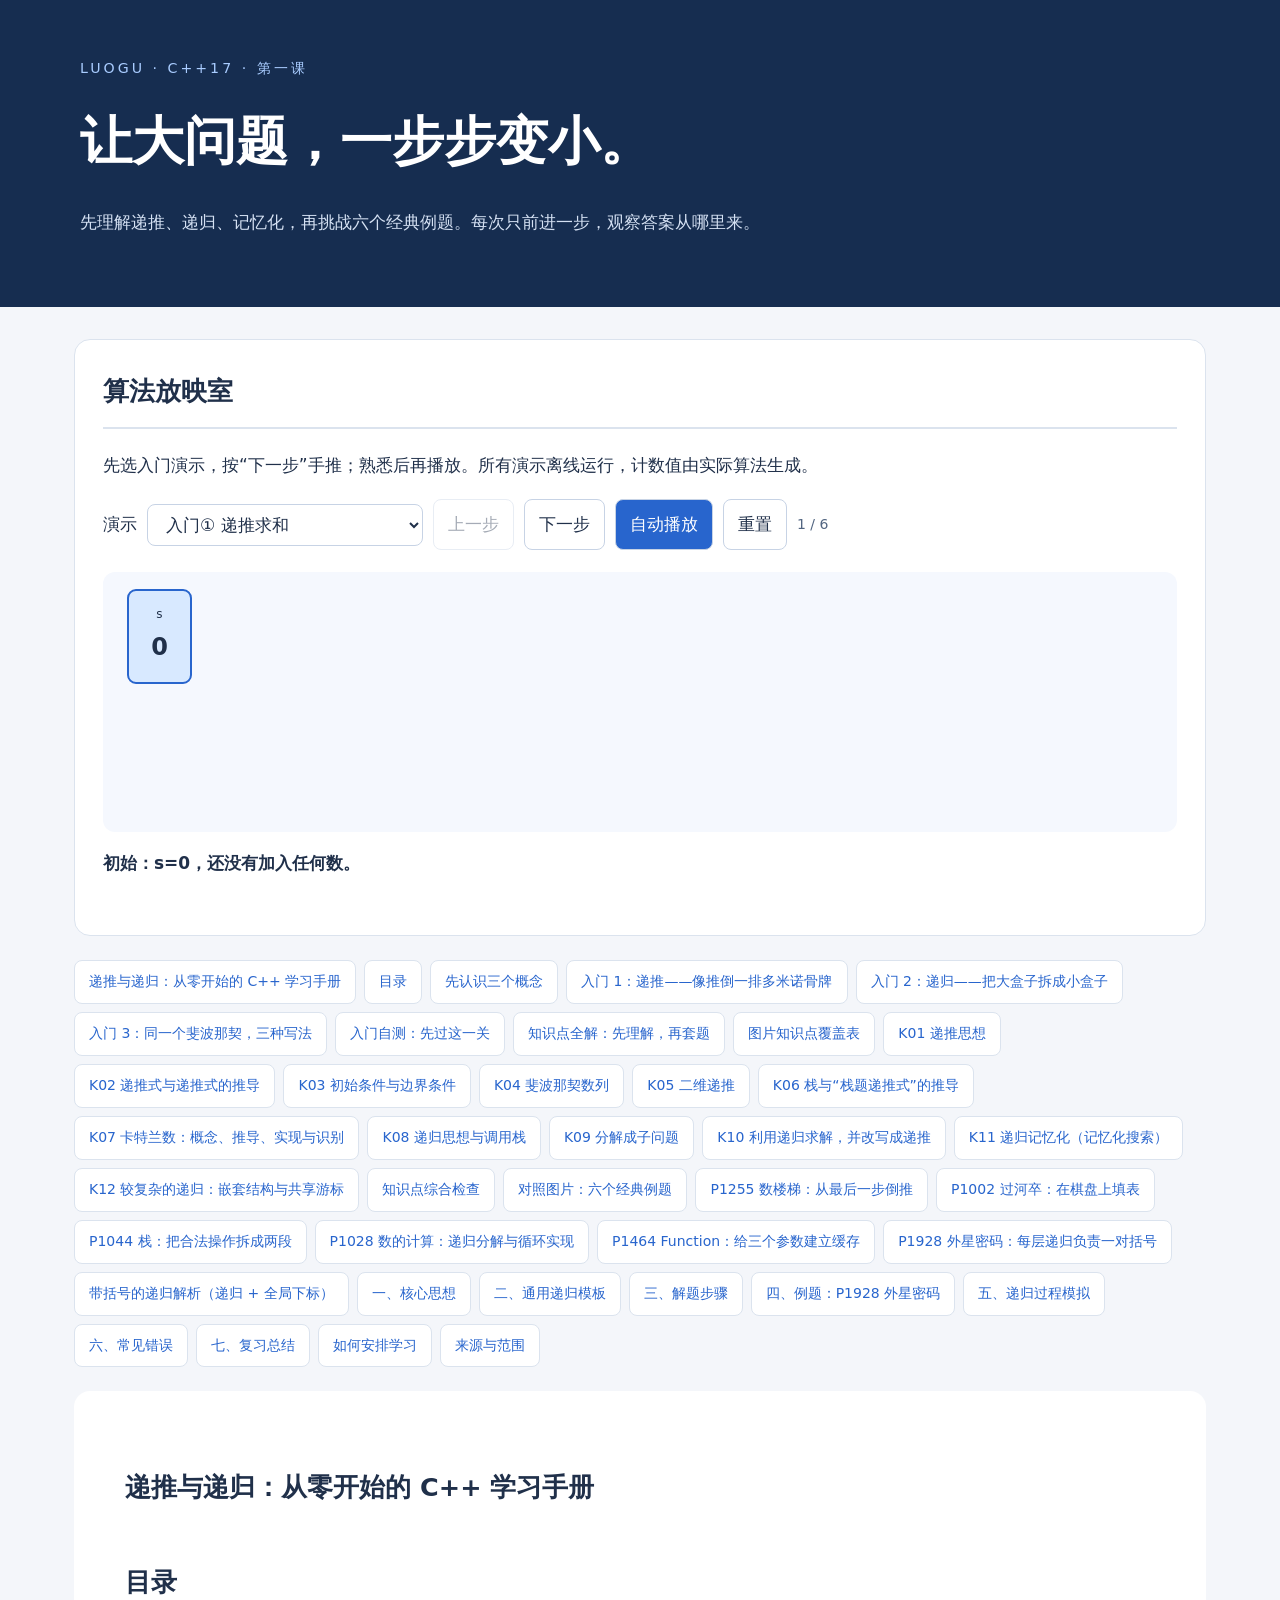
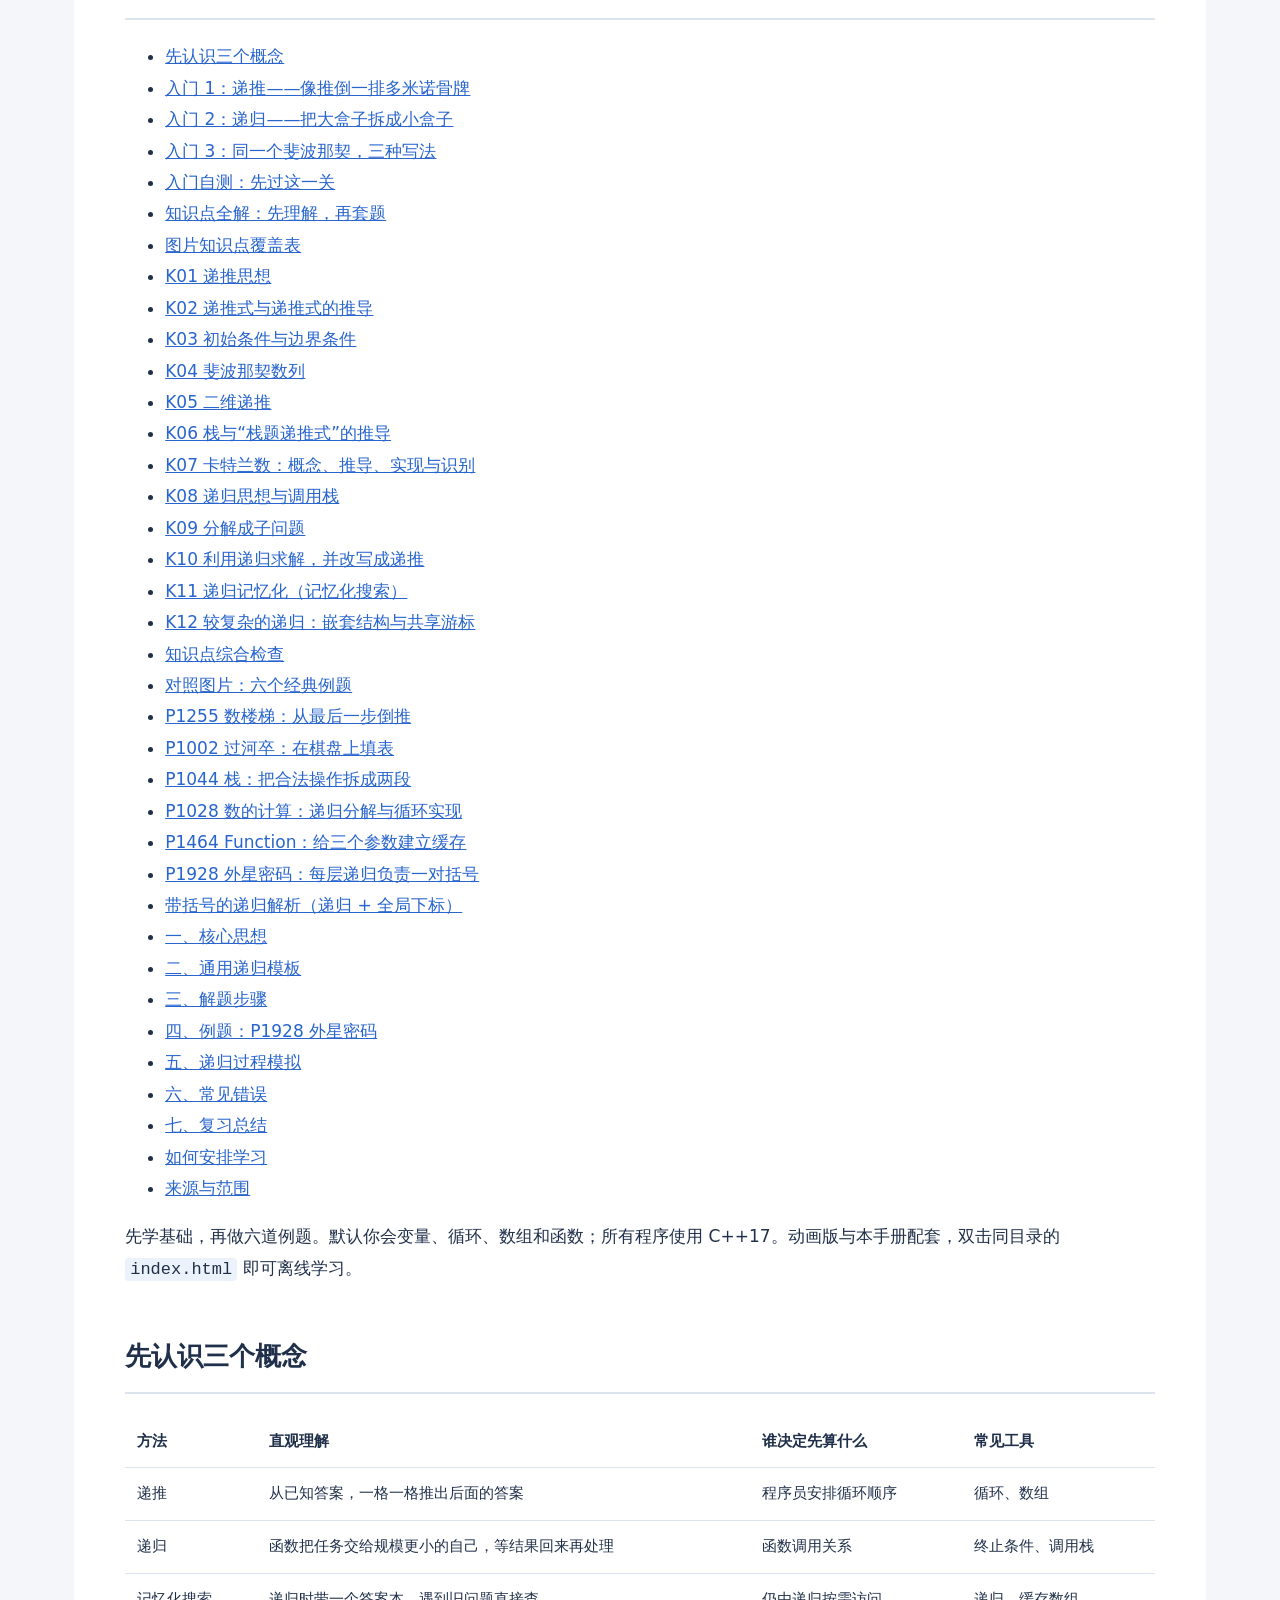
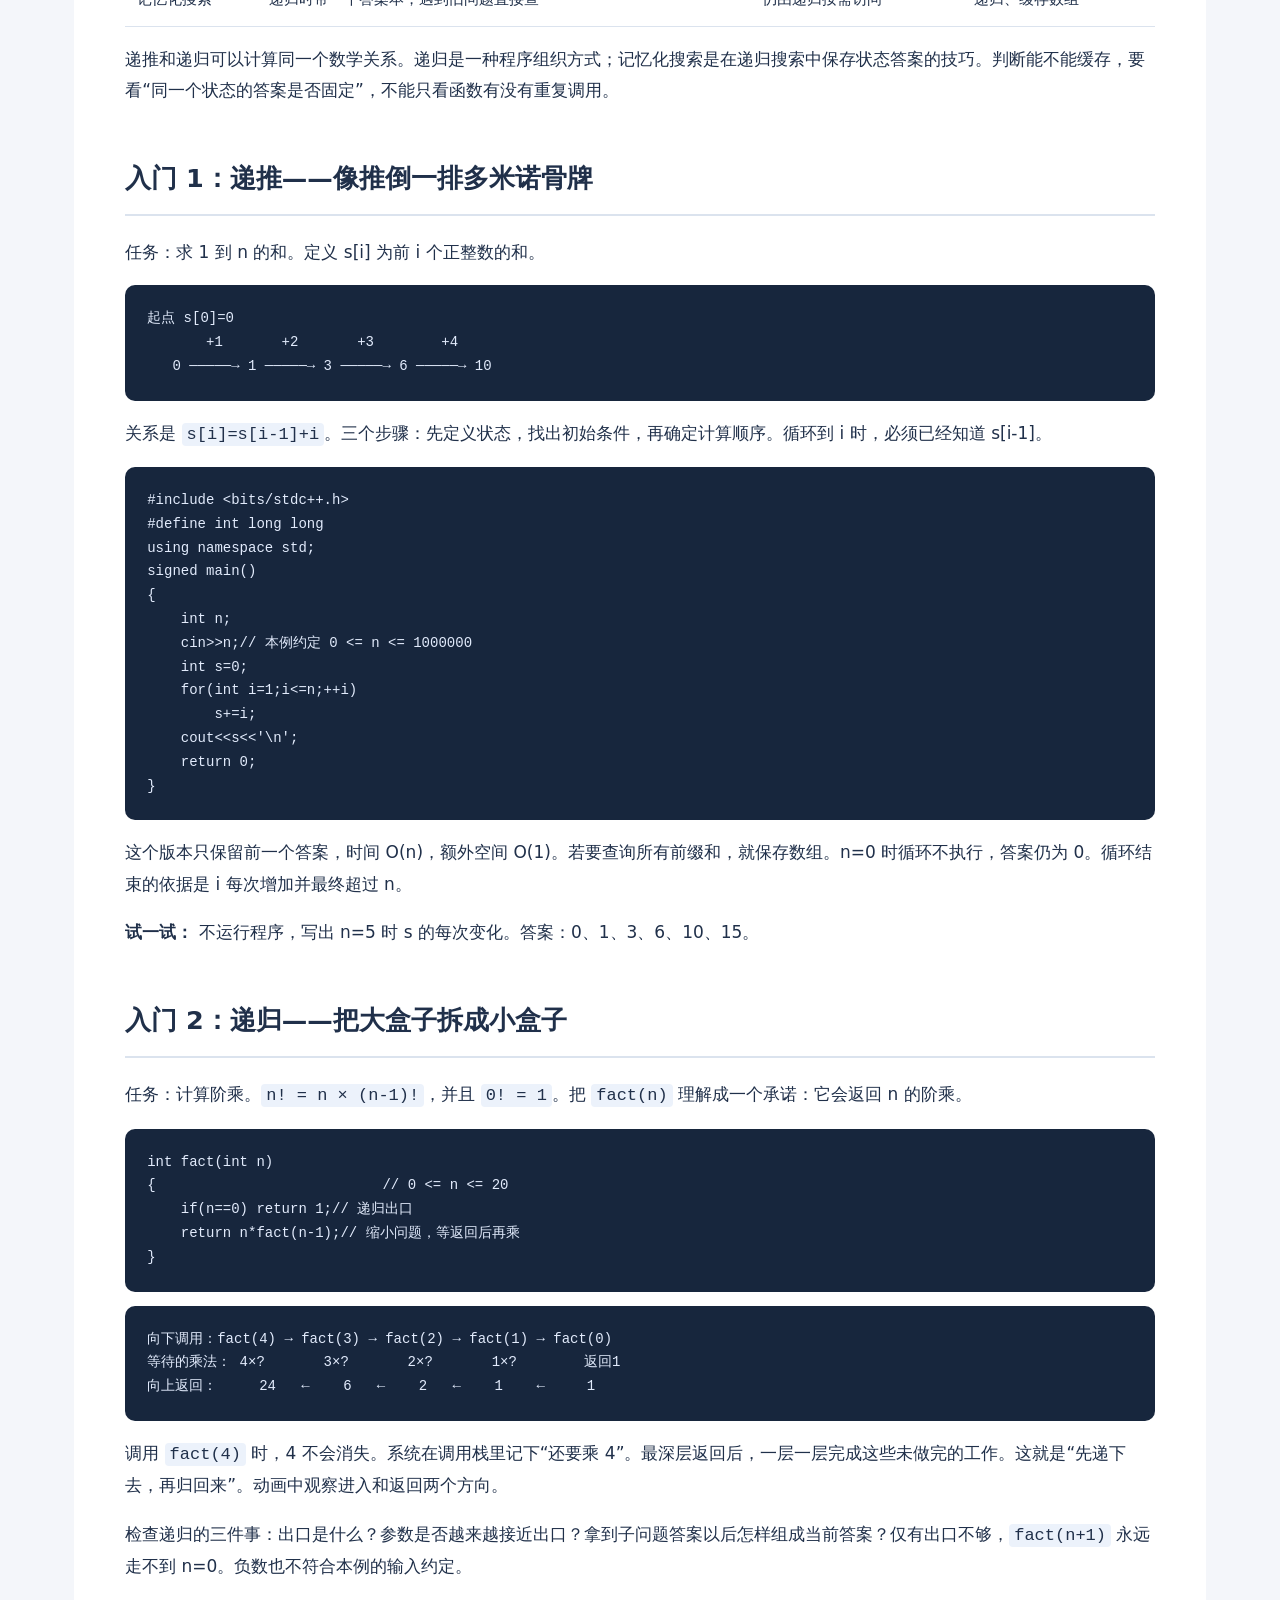
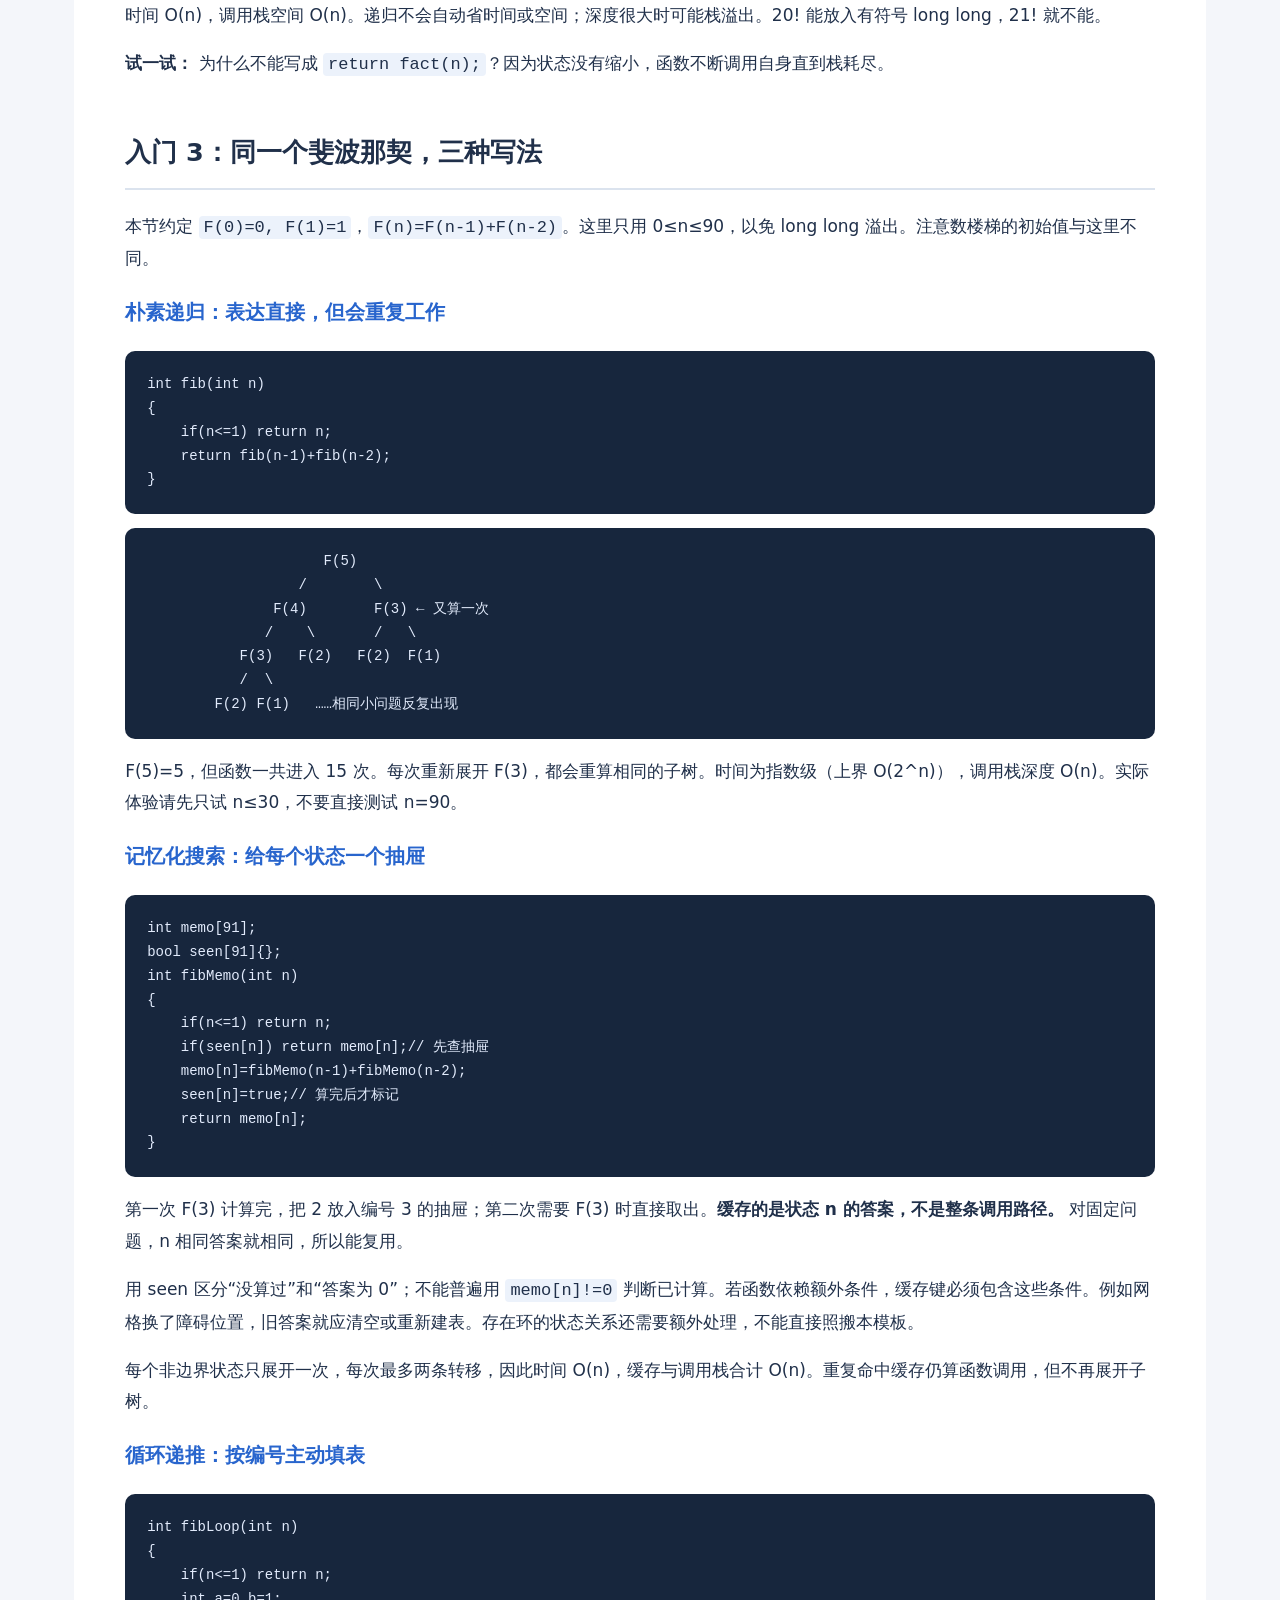
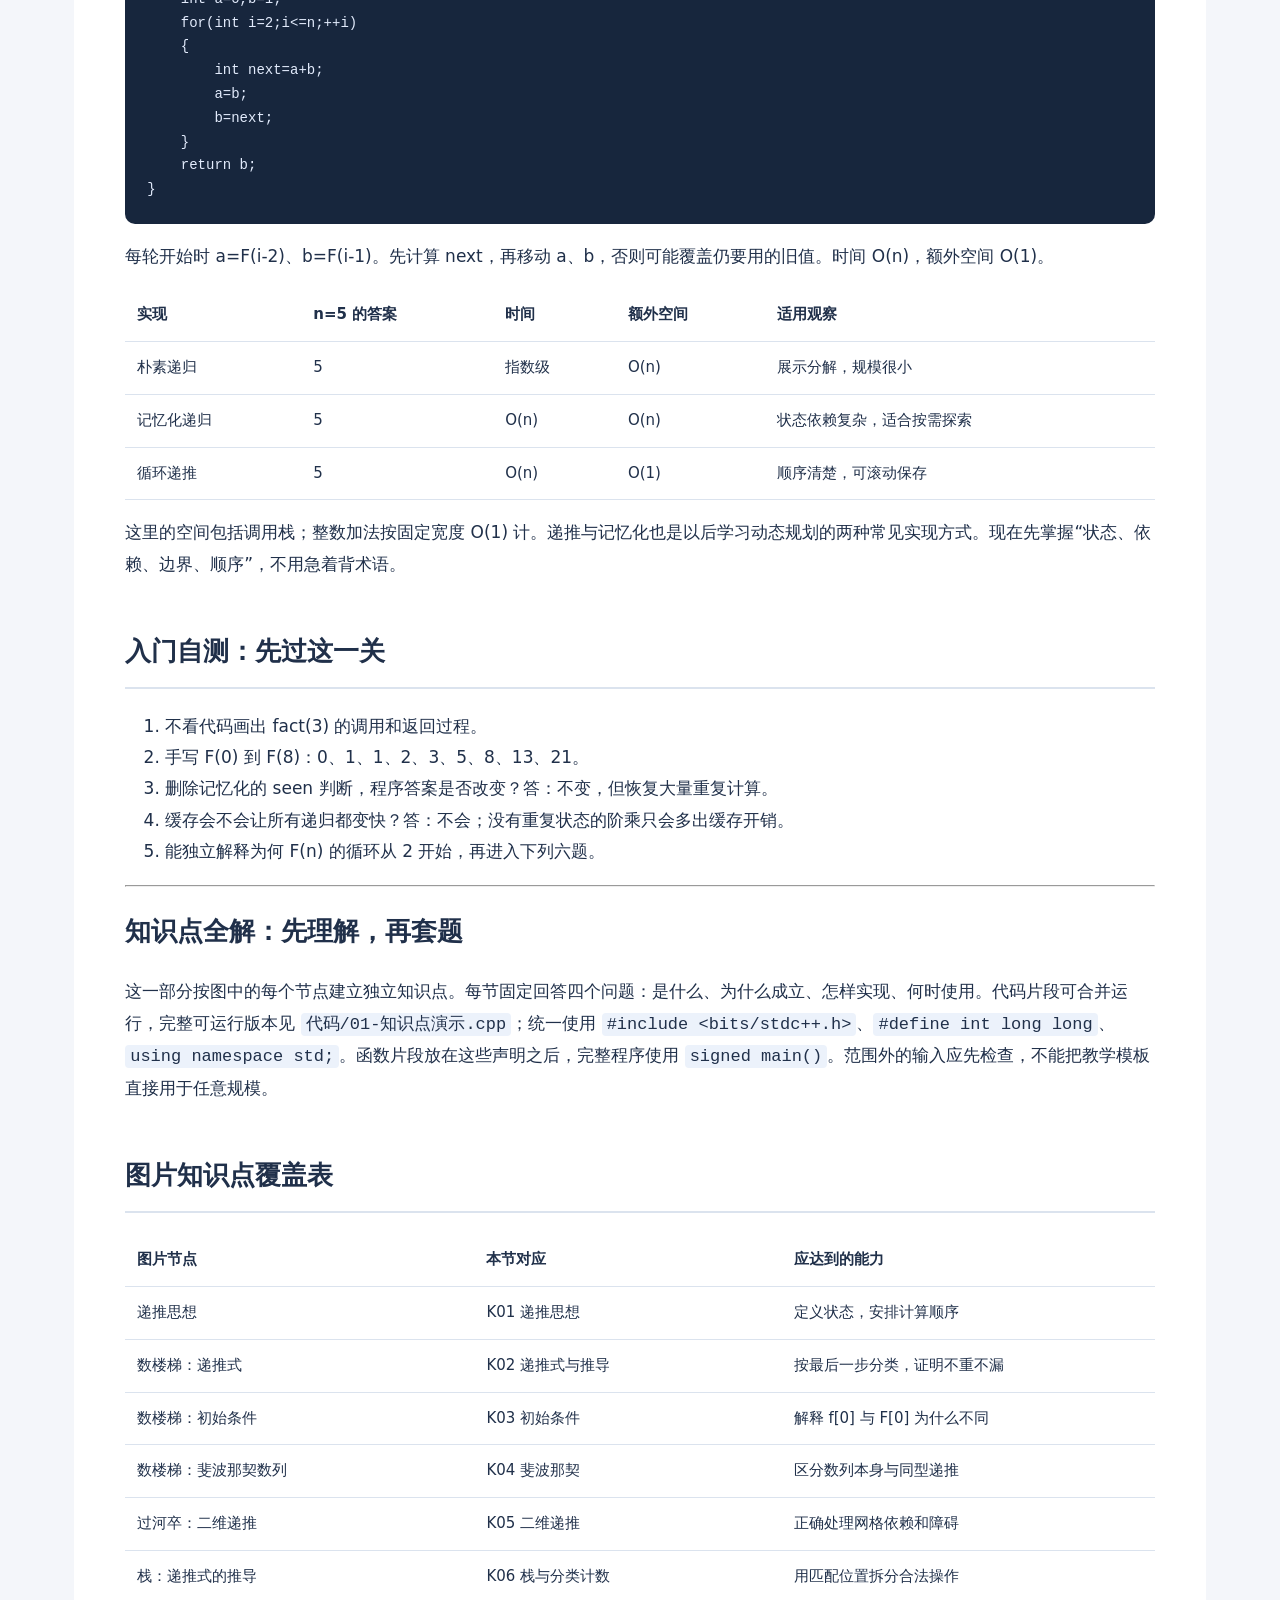
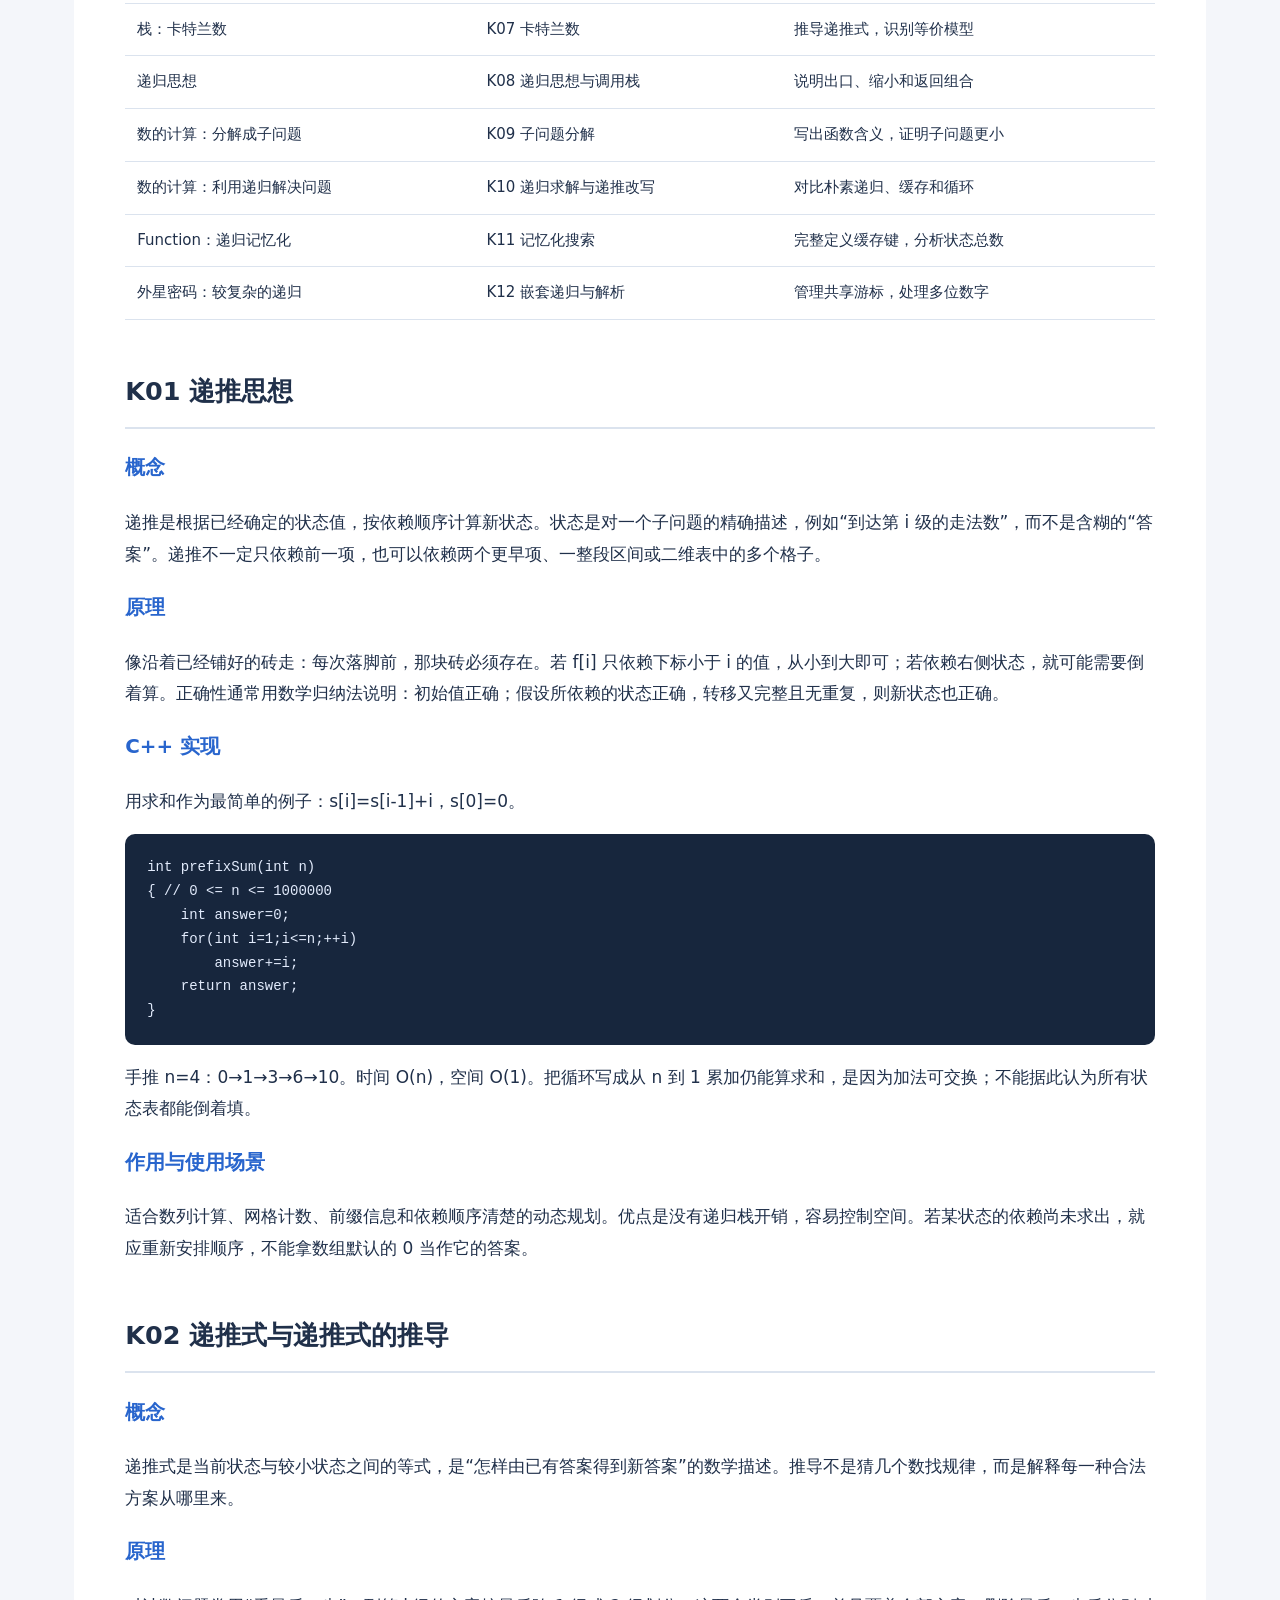
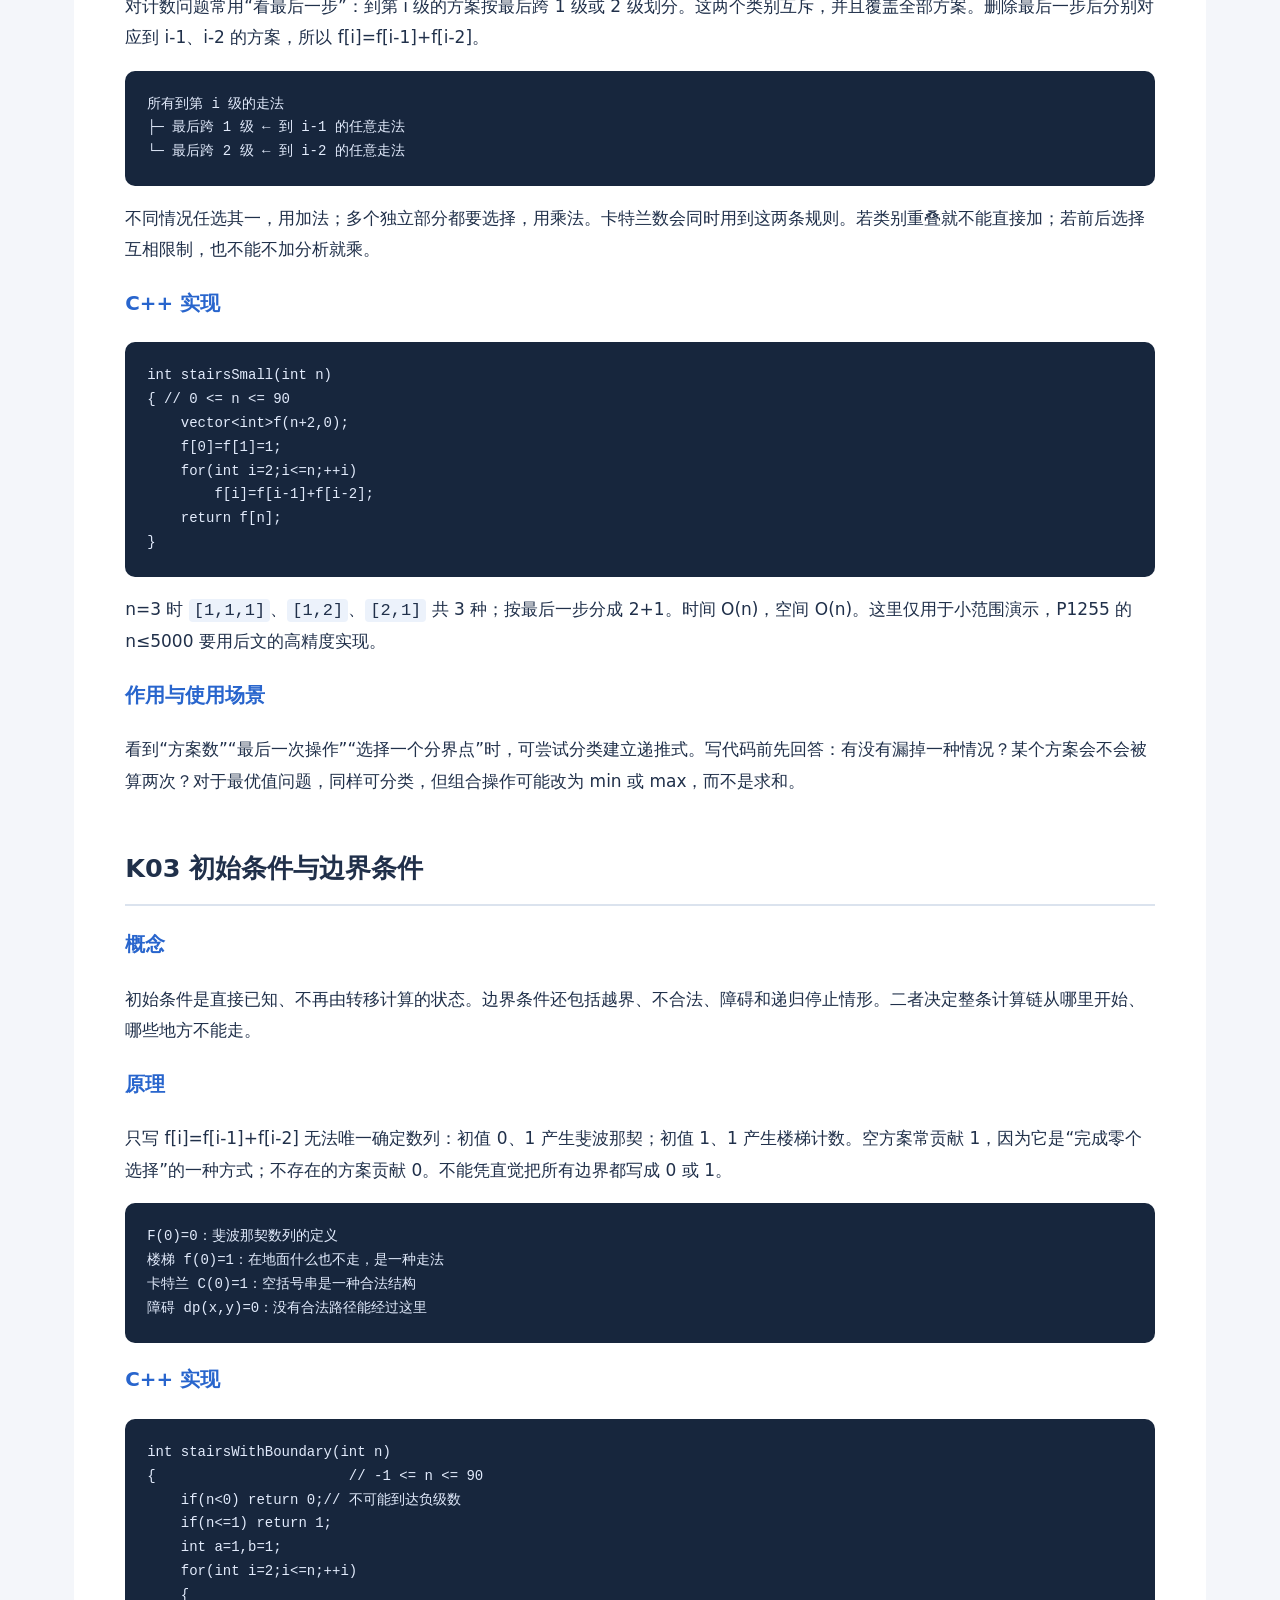
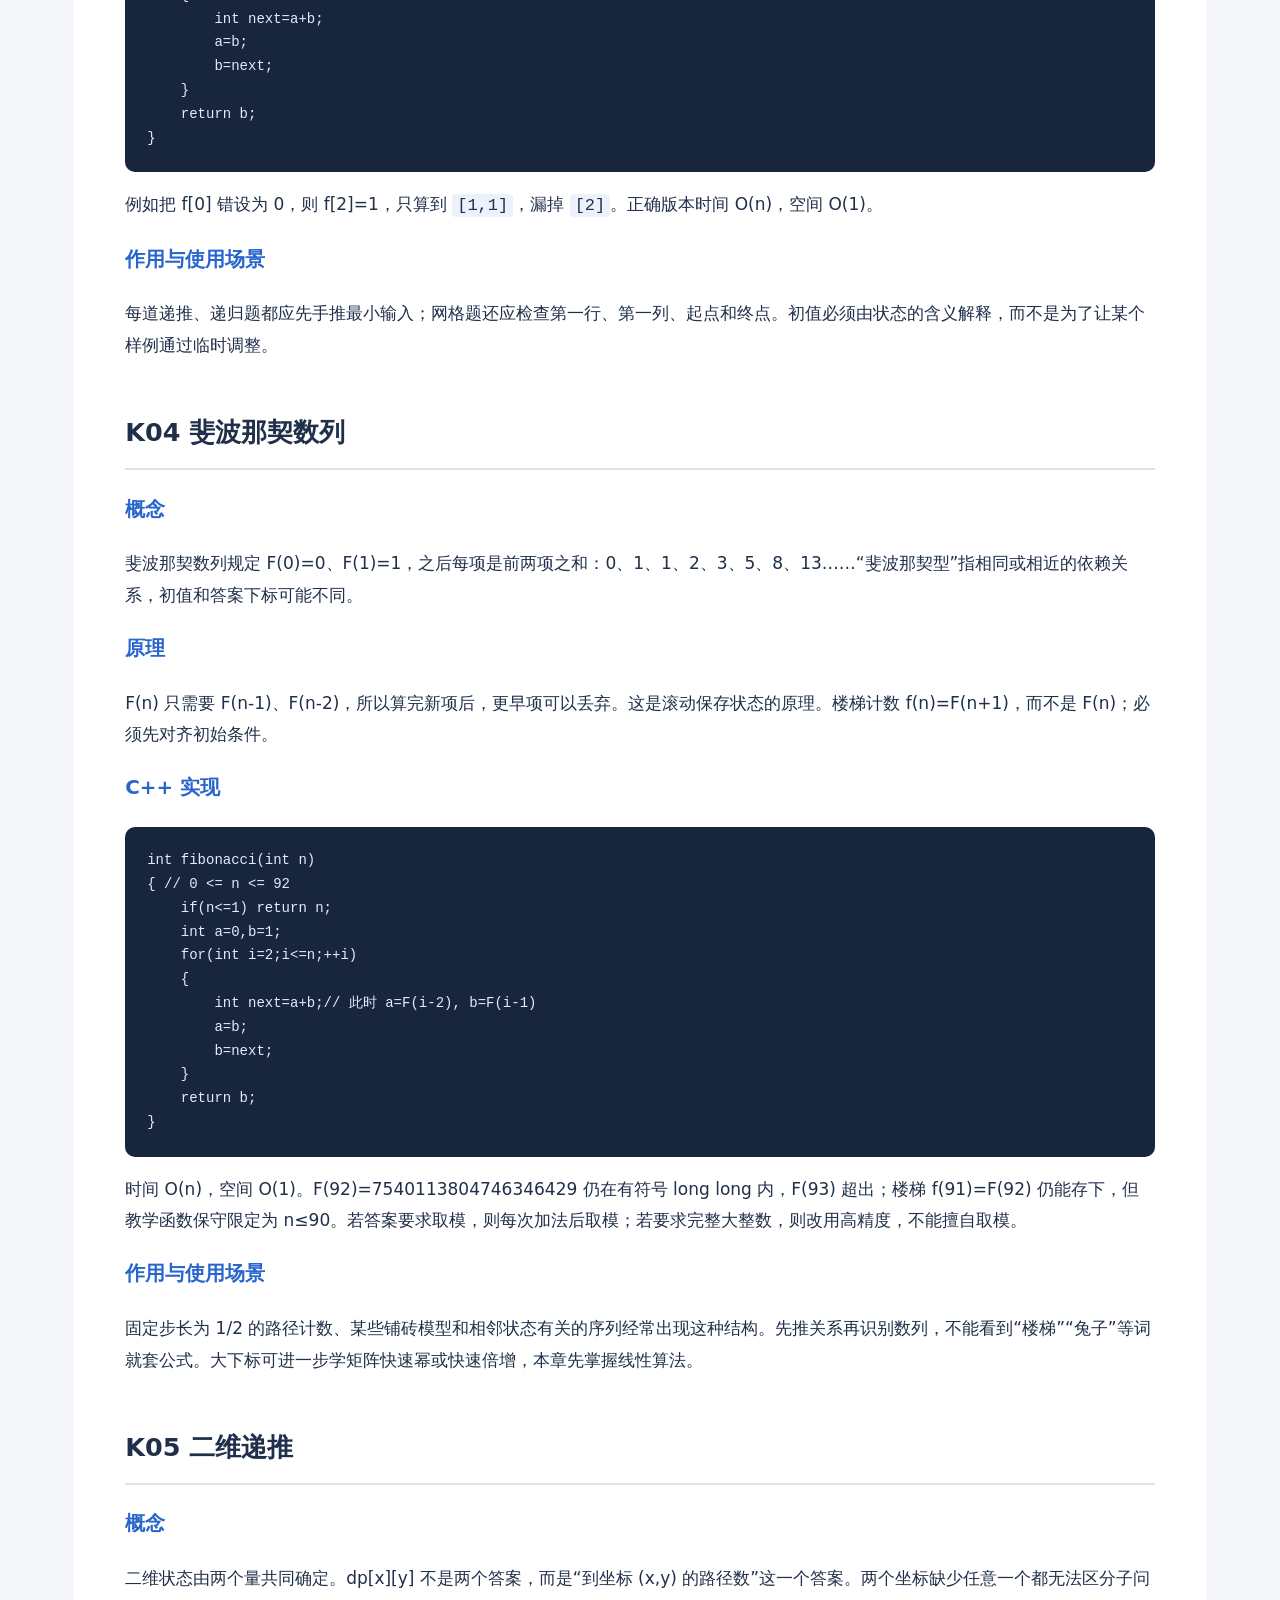
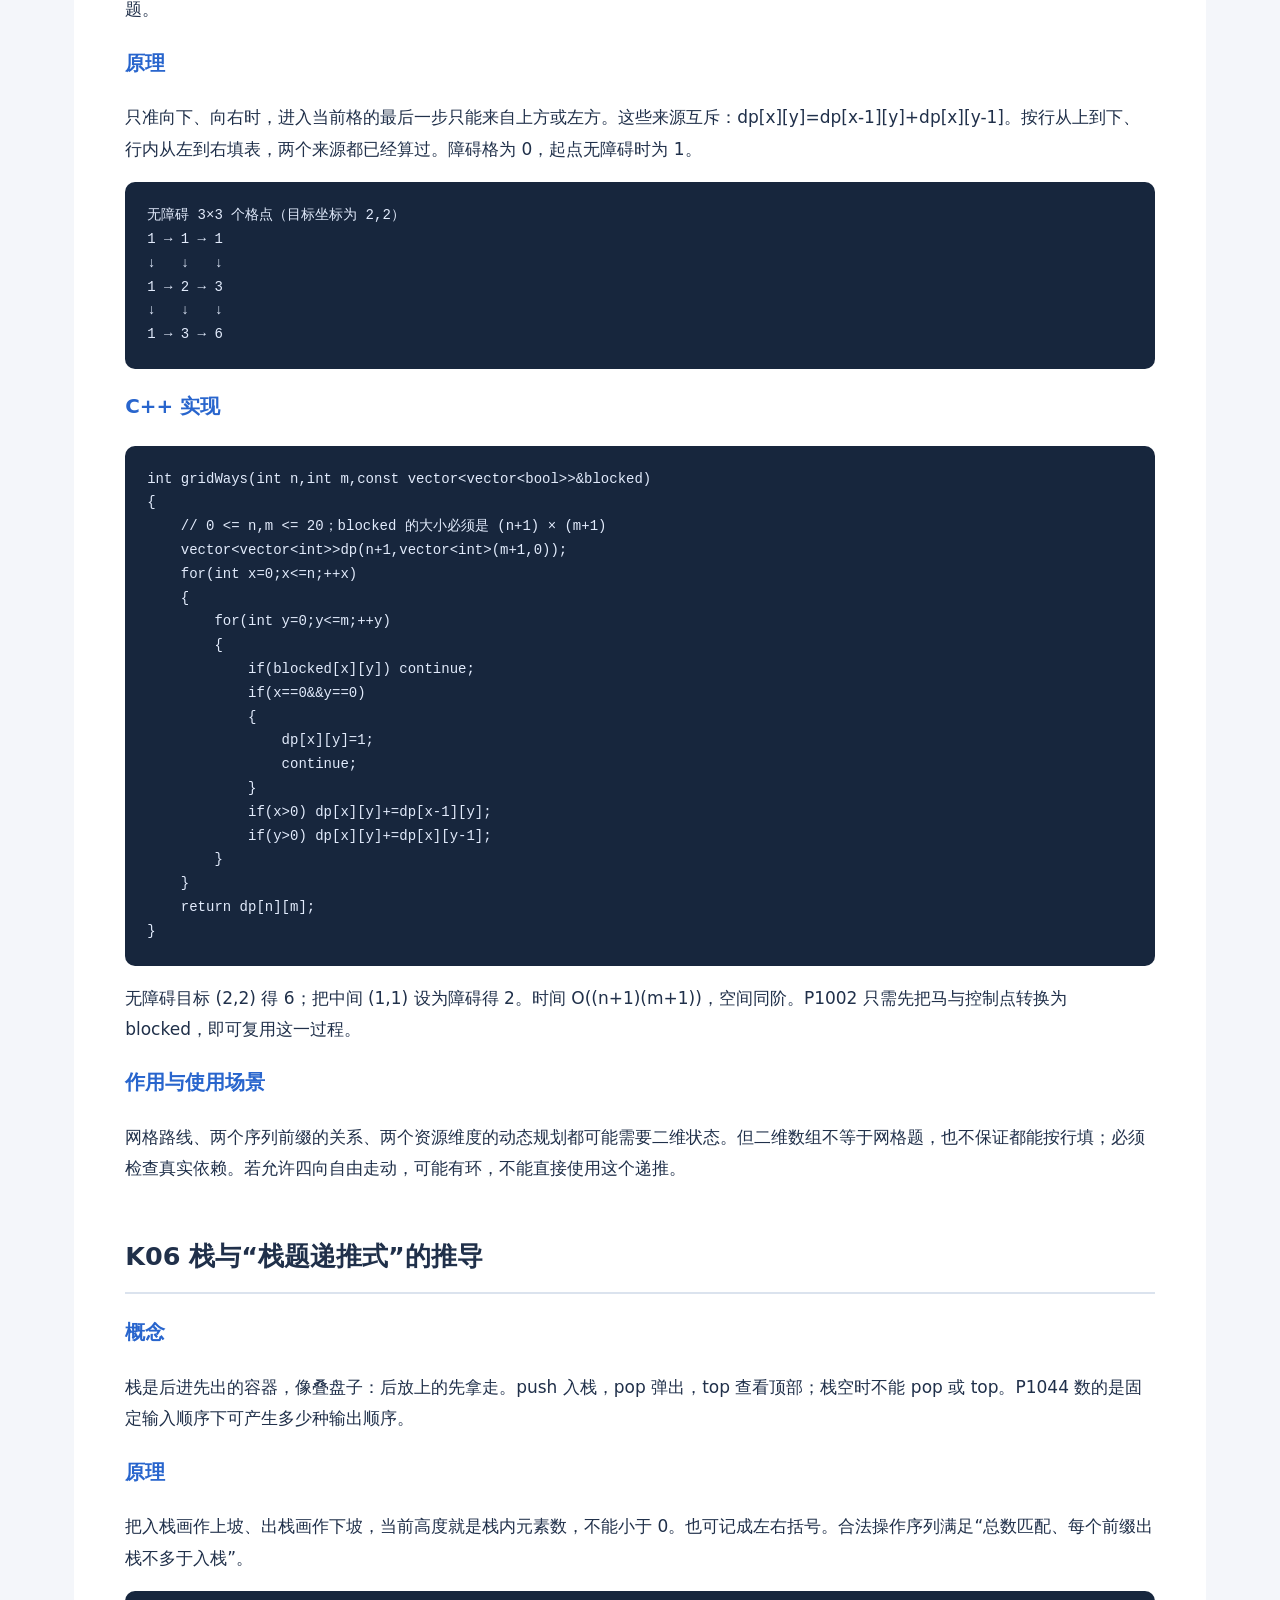
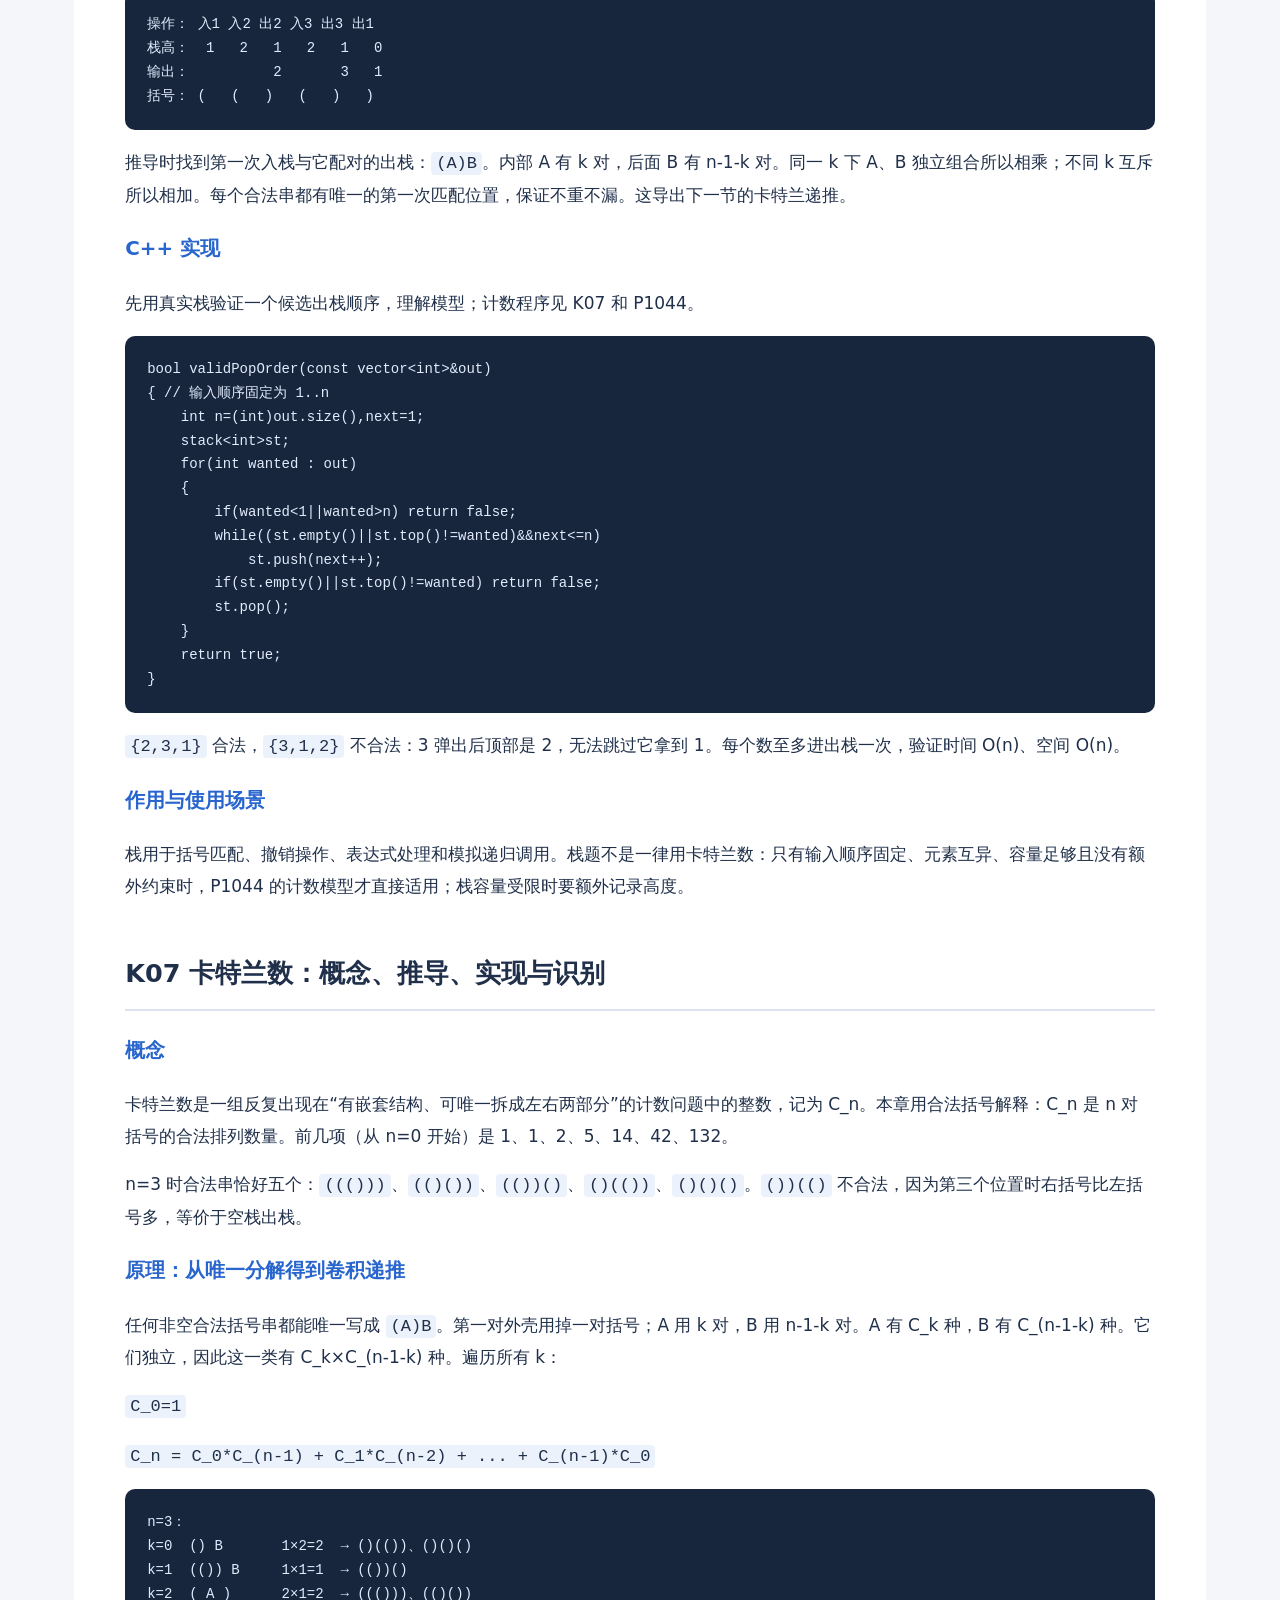
==== commit cba3e210: "加入全局下标括号递归笔记并添加手册目录" ====
--- a/洛谷深入浅出/01-递推与递归/index.html
+++ b/洛谷深入浅出/01-递推与递归/index.html
@@ -1,8 +1,53 @@
 <!doctype html><html lang="zh-CN"><head><meta charset="utf-8"><meta name="viewport" content="width=device-width,initial-scale=1"><title>递推与递归 · 从零开始</title><style>
 :root{color-scheme:light;--bg:#f4f6fa;--ink:#20304a;--paper:#fff;--blue:#2865cd;--line:#dbe3ee}*{box-sizing:border-box}body{margin:0;background:var(--bg);color:var(--ink);font:17px/1.85 system-ui,'Microsoft YaHei',sans-serif}header{background:#162d50;color:#fff;padding:52px max(24px,calc((100vw - 1120px)/2))}header small{color:#a9ccff;letter-spacing:3px}header h1{font-size:clamp(30px,5vw,52px);margin:10px 0}header p{max-width:700px;color:#d5e1f3}main{max-width:1180px;margin:32px auto;padding:0 24px}article{background:var(--paper);padding:clamp(20px,4vw,52px);border-radius:16px}h2{margin-top:48px;border-bottom:2px solid var(--line);padding-bottom:12px;scroll-margin-top:20px}h3{color:var(--blue)}a{color:var(--blue)}pre{overflow:auto;background:#17263d;color:#e2ebfc;padding:22px;border-radius:10px;font:14px/1.7 Consolas,monospace;white-space:pre}code{font-family:Consolas,monospace}p code{background:#ecf2fb;padding:2px 5px;border-radius:4px}nav{display:flex;gap:8px;flex-wrap:wrap;margin:24px 0}nav a{font-size:14px;text-decoration:none;background:#fff;padding:8px 14px;border:1px solid var(--line);border-radius:8px}table{border-collapse:collapse;width:100%;font-size:15px}td,th{padding:12px;border-bottom:1px solid var(--line);text-align:left}.table-wrap{overflow:auto}.lab{padding:28px;background:white;border:1px solid var(--line);border-radius:16px}.lab h2{margin-top:0}.controls{display:flex;gap:10px;flex-wrap:wrap;align-items:center}button,select{font:inherit;padding:9px 14px;border:1px solid #c7d3e5;border-radius:8px;background:#fff;color:var(--ink);cursor:pointer}button:hover{background:#edf3ff}button:disabled{opacity:.4;cursor:default}#play{background:var(--blue);color:white}.stage{min-height:260px;background:#f5f8fe;border-radius:12px;margin-top:22px;padding:24px;overflow:auto}.cells{display:flex;gap:10px;align-items:flex-end;flex-wrap:wrap}.cell{background:white;border:2px solid #cbd7eb;border-radius:9px;padding:12px;min-width:65px;text-align:center;transition:transform .3s,background .3s}.cell.active{background:#d8e9ff;border-color:#2865cd;transform:translateY(-7px)}.cell small{display:block;font-size:12px}.cell b{font-size:24px}.grid{display:grid;gap:6px;grid-template-columns:repeat(7,minmax(38px,1fr));max-width:560px}.grid .cell{min-width:0;padding:5px;font-size:14px}.cell.block{background:#ffe2df;border-color:#c8473e}.stack{display:flex;flex-direction:column-reverse;gap:8px;max-width:420px}.stack .cell{text-align:left}.caption{padding:16px 0;min-height:75px;font-weight:600}#counter{font-size:14px;color:#526581}details{margin-top:20px}footer{font-size:14px;padding:32px 0;color:#53647d}@media(prefers-reduced-motion:reduce){*{transition:none!important}}@media print{header,nav,.lab{display:none}body{background:white}main{padding:0}article{padding:0}pre{white-space:pre-wrap}h2{break-after:avoid}}
-</style></head><body><header><small>LUOGU · C++17 · 第一课</small><h1>让大问题，一步步变小。</h1><p>先理解递推、递归、记忆化，再挑战六个经典例题。每次只前进一步，观察答案从哪里来。</p></header><main><section class="lab"><h2>算法放映室</h2><p>先选入门演示，按“下一步”手推；熟悉后再播放。所有演示离线运行，计数值由实际算法生成。</p><div class="controls"><label for="scene">演示</label><select id="scene"><option value="sum">入门① 递推求和</option><option value="fact">入门② 阶乘的调用与返回</option><option value="memo">入门③ 斐波那契记忆化</option><option value="stairs">P1255 数楼梯</option><option value="grid">P1002 过河卒</option><option value="brackets">K07 卡特兰数：五种括号路径</option><option value="catalan">P1044 栈与卡特兰数</option><option value="number">P1028 数的计算</option><option value="function">P1464 缓存命中</option><option value="decode">P1928 拆套娃</option></select><button id="prev">上一步</button><button id="next">下一步</button><button id="play">自动播放</button><button id="reset">重置</button><span id="counter"></span></div><div id="stage" class="stage" role="img" aria-label="算法当前状态"></div><div id="caption" class="caption" aria-live="polite"></div></section><nav><a href="#s1">递推与递归：从零开始的 C++ 学习手册</a><a href="#s2">先认识三个概念</a><a href="#s3">入门 1：递推——像推倒一排多米诺骨牌</a><a href="#s4">入门 2：递归——把大盒子拆成小盒子</a><a href="#s5">入门 3：同一个斐波那契，三种写法</a><a href="#s6">入门自测：先过这一关</a><a href="#s7">知识点全解：先理解，再套题</a><a href="#s8">图片知识点覆盖表</a><a href="#s9">K01 递推思想</a><a href="#s10">K02 递推式与递推式的推导</a><a href="#s11">K03 初始条件与边界条件</a><a href="#s12">K04 斐波那契数列</a><a href="#s13">K05 二维递推</a><a href="#s14">K06 栈与“栈题递推式”的推导</a><a href="#s15">K07 卡特兰数：概念、推导、实现与识别</a><a href="#s16">K08 递归思想与调用栈</a><a href="#s17">K09 分解成子问题</a><a href="#s18">K10 利用递归求解，并改写成递推</a><a href="#s19">K11 递归记忆化（记忆化搜索）</a><a href="#s20">K12 较复杂的递归：嵌套结构与共享游标</a><a href="#s21">知识点综合检查</a><a href="#s22">对照图片：六个经典例题</a><a href="#s23">P1255 数楼梯：从最后一步倒推</a><a href="#s24">P1002 过河卒：在棋盘上填表</a><a href="#s25">P1044 栈：把合法操作拆成两段</a><a href="#s26">P1028 数的计算：递归分解与循环实现</a><a href="#s27">P1464 Function：给三个参数建立缓存</a><a href="#s28">P1928 外星密码：每层递归负责一对括号</a><a href="#s29">如何安排学习</a><a href="#s30">来源与范围</a></nav><article><h1 id="s1">递推与递归：从零开始的 C++ 学习手册</h1>
+</style></head><body><header><small>LUOGU · C++17 · 第一课</small><h1>让大问题，一步步变小。</h1><p>先理解递推、递归、记忆化，再挑战六个经典例题。每次只前进一步，观察答案从哪里来。</p></header><main><section class="lab"><h2>算法放映室</h2><p>先选入门演示，按“下一步”手推；熟悉后再播放。所有演示离线运行，计数值由实际算法生成。</p><div class="controls"><label for="scene">演示</label><select id="scene"><option value="sum">入门① 递推求和</option><option value="fact">入门② 阶乘的调用与返回</option><option value="memo">入门③ 斐波那契记忆化</option><option value="stairs">P1255 数楼梯</option><option value="grid">P1002 过河卒</option><option value="brackets">K07 卡特兰数：五种括号路径</option><option value="catalan">P1044 栈与卡特兰数</option><option value="number">P1028 数的计算</option><option value="function">P1464 缓存命中</option><option value="decode">P1928 拆套娃</option></select><button id="prev">上一步</button><button id="next">下一步</button><button id="play">自动播放</button><button id="reset">重置</button><span id="counter"></span></div><div id="stage" class="stage" role="img" aria-label="算法当前状态"></div><div id="caption" class="caption" aria-live="polite"></div></section><nav><a href="#s1">递推与递归：从零开始的 C++ 学习手册</a><a href="#s2">目录</a><a href="#s3">先认识三个概念</a><a href="#s4">入门 1：递推——像推倒一排多米诺骨牌</a><a href="#s5">入门 2：递归——把大盒子拆成小盒子</a><a href="#s6">入门 3：同一个斐波那契，三种写法</a><a href="#s7">入门自测：先过这一关</a><a href="#s8">知识点全解：先理解，再套题</a><a href="#s9">图片知识点覆盖表</a><a href="#s10">K01 递推思想</a><a href="#s11">K02 递推式与递推式的推导</a><a href="#s12">K03 初始条件与边界条件</a><a href="#s13">K04 斐波那契数列</a><a href="#s14">K05 二维递推</a><a href="#s15">K06 栈与“栈题递推式”的推导</a><a href="#s16">K07 卡特兰数：概念、推导、实现与识别</a><a href="#s17">K08 递归思想与调用栈</a><a href="#s18">K09 分解成子问题</a><a href="#s19">K10 利用递归求解，并改写成递推</a><a href="#s20">K11 递归记忆化（记忆化搜索）</a><a href="#s21">K12 较复杂的递归：嵌套结构与共享游标</a><a href="#s22">知识点综合检查</a><a href="#s23">对照图片：六个经典例题</a><a href="#s24">P1255 数楼梯：从最后一步倒推</a><a href="#s25">P1002 过河卒：在棋盘上填表</a><a href="#s26">P1044 栈：把合法操作拆成两段</a><a href="#s27">P1028 数的计算：递归分解与循环实现</a><a href="#s28">P1464 Function：给三个参数建立缓存</a><a href="#s29">P1928 外星密码：每层递归负责一对括号</a><a href="#s30">带括号的递归解析（递归 + 全局下标）</a><a href="#s31">一、核心思想</a><a href="#s32">二、通用递归模板</a><a href="#s33">三、解题步骤</a><a href="#s34">四、例题：P1928 外星密码</a><a href="#s35">五、递归过程模拟</a><a href="#s36">六、常见错误</a><a href="#s37">七、复习总结</a><a href="#s38">如何安排学习</a><a href="#s39">来源与范围</a></nav><article><p><a id="section-1"></a></p>
+<h1 id="s1">递推与递归：从零开始的 C++ 学习手册</h1>
+<!-- TOC START -->
+<h2 id="s2">目录</h2>
+<ul>
+<li><a href="#section-2">先认识三个概念</a></li>
+<li><a href="#section-3">入门 1：递推——像推倒一排多米诺骨牌</a></li>
+<li><a href="#section-4">入门 2：递归——把大盒子拆成小盒子</a></li>
+<li><a href="#section-5">入门 3：同一个斐波那契，三种写法</a></li>
+<li><a href="#section-6">入门自测：先过这一关</a></li>
+<li><a href="#section-7">知识点全解：先理解，再套题</a></li>
+<li><a href="#section-8">图片知识点覆盖表</a></li>
+<li><a href="#section-9">K01 递推思想</a></li>
+<li><a href="#section-10">K02 递推式与递推式的推导</a></li>
+<li><a href="#section-11">K03 初始条件与边界条件</a></li>
+<li><a href="#section-12">K04 斐波那契数列</a></li>
+<li><a href="#section-13">K05 二维递推</a></li>
+<li><a href="#section-14">K06 栈与“栈题递推式”的推导</a></li>
+<li><a href="#section-15">K07 卡特兰数：概念、推导、实现与识别</a></li>
+<li><a href="#section-16">K08 递归思想与调用栈</a></li>
+<li><a href="#section-17">K09 分解成子问题</a></li>
+<li><a href="#section-18">K10 利用递归求解，并改写成递推</a></li>
+<li><a href="#section-19">K11 递归记忆化（记忆化搜索）</a></li>
+<li><a href="#section-20">K12 较复杂的递归：嵌套结构与共享游标</a></li>
+<li><a href="#section-21">知识点综合检查</a></li>
+<li><a href="#section-22">对照图片：六个经典例题</a></li>
+<li><a href="#section-23">P1255 数楼梯：从最后一步倒推</a></li>
+<li><a href="#section-24">P1002 过河卒：在棋盘上填表</a></li>
+<li><a href="#section-25">P1044 栈：把合法操作拆成两段</a></li>
+<li><a href="#section-26">P1028 数的计算：递归分解与循环实现</a></li>
+<li><a href="#section-27">P1464 Function：给三个参数建立缓存</a></li>
+<li><a href="#section-28">P1928 外星密码：每层递归负责一对括号</a></li>
+<li><a href="#section-29">带括号的递归解析（递归 + 全局下标）</a></li>
+<li><a href="#section-30">一、核心思想</a></li>
+<li><a href="#section-31">二、通用递归模板</a></li>
+<li><a href="#section-32">三、解题步骤</a></li>
+<li><a href="#section-33">四、例题：P1928 外星密码</a></li>
+<li><a href="#section-34">五、递归过程模拟</a></li>
+<li><a href="#section-35">六、常见错误</a></li>
+<li><a href="#section-36">七、复习总结</a></li>
+<li><a href="#section-37">如何安排学习</a></li>
+<li><a href="#section-38">来源与范围</a></li>
+</ul>
+<!-- TOC END -->
+
 <p>先学基础，再做六道例题。默认你会变量、循环、数组和函数；所有程序使用 C++17。动画版与本手册配套，双击同目录的 <code>index.html</code> 即可离线学习。</p>
-<h2 id="s2">先认识三个概念</h2>
+<p><a id="section-2"></a></p>
+<h2 id="s3">先认识三个概念</h2>
 <div class="table-wrap"><table>
 <thead>
 <tr>
@@ -34,7 +79,8 @@
 </tbody>
 </table></div>
 <p>递推和递归可以计算同一个数学关系。递归是一种程序组织方式；记忆化搜索是在递归搜索中保存状态答案的技巧。判断能不能缓存，要看“同一个状态的答案是否固定”，不能只看函数有没有重复调用。</p>
-<h2 id="s3">入门 1：递推——像推倒一排多米诺骨牌</h2>
+<p><a id="section-3"></a></p>
+<h2 id="s4">入门 1：递推——像推倒一排多米诺骨牌</h2>
 <p>任务：求 1 到 n 的和。定义 s[i] 为前 i 个正整数的和。</p>
 <pre><code class="language-text">起点 s[0]=0
        +1       +2       +3        +4
@@ -57,7 +103,8 @@
 </code></pre>
 <p>这个版本只保留前一个答案，时间 O(n)，额外空间 O(1)。若要查询所有前缀和，就保存数组。n=0 时循环不执行，答案仍为 0。循环结束的依据是 i 每次增加并最终超过 n。</p>
 <p><strong>试一试：</strong> 不运行程序，写出 n=5 时 s 的每次变化。答案：0、1、3、6、10、15。</p>
-<h2 id="s4">入门 2：递归——把大盒子拆成小盒子</h2>
+<p><a id="section-4"></a></p>
+<h2 id="s5">入门 2：递归——把大盒子拆成小盒子</h2>
 <p>任务：计算阶乘。<code>n! = n × (n-1)!</code>，并且 <code>0! = 1</code>。把 <code>fact(n)</code> 理解成一个承诺：它会返回 n 的阶乘。</p>
 <pre><code class="language-cpp">int fact(int n)
 {                           // 0 &lt;= n &lt;= 20
@@ -73,7 +120,8 @@
 <p>检查递归的三件事：出口是什么？参数是否越来越接近出口？拿到子问题答案以后怎样组成当前答案？仅有出口不够，<code>fact(n+1)</code> 永远走不到 n=0。负数也不符合本例的输入约定。</p>
 <p>时间 O(n)，调用栈空间 O(n)。递归不会自动省时间或空间；深度很大时可能栈溢出。20! 能放入有符号 long long，21! 就不能。</p>
 <p><strong>试一试：</strong> 为什么不能写成 <code>return fact(n);</code>？因为状态没有缩小，函数不断调用自身直到栈耗尽。</p>
-<h2 id="s5">入门 3：同一个斐波那契，三种写法</h2>
+<p><a id="section-5"></a></p>
+<h2 id="s6">入门 3：同一个斐波那契，三种写法</h2>
 <p>本节约定 <code>F(0)=0, F(1)=1</code>，<code>F(n)=F(n-1)+F(n-2)</code>。这里只用 0≤n≤90，以免 long long 溢出。注意数楼梯的初始值与这里不同。</p>
 <h3>朴素递归：表达直接，但会重复工作</h3>
 <pre><code class="language-cpp">int fib(int n)
@@ -156,7 +204,8 @@
 </tbody>
 </table></div>
 <p>这里的空间包括调用栈；整数加法按固定宽度 O(1) 计。递推与记忆化也是以后学习动态规划的两种常见实现方式。现在先掌握“状态、依赖、边界、顺序”，不用急着背术语。</p>
-<h2 id="s6">入门自测：先过这一关</h2>
+<p><a id="section-6"></a></p>
+<h2 id="s7">入门自测：先过这一关</h2>
 <ol>
 <li>不看代码画出 fact(3) 的调用和返回过程。</li>
 <li>手写 F(0) 到 F(8)：0、1、1、2、3、5、8、13、21。</li>
@@ -165,9 +214,11 @@
 <li>能独立解释为何 F(n) 的循环从 2 开始，再进入下列六题。</li>
 </ol>
 <hr />
-<h1 id="s7">知识点全解：先理解，再套题</h1>
+<p><a id="section-7"></a></p>
+<h1 id="s8">知识点全解：先理解，再套题</h1>
 <p>这一部分按图中的每个节点建立独立知识点。每节固定回答四个问题：是什么、为什么成立、怎样实现、何时使用。代码片段可合并运行，完整可运行版本见 <code>代码/01-知识点演示.cpp</code>；统一使用 <code>#include &lt;bits/stdc++.h&gt;</code>、<code>#define int long long</code>、<code>using namespace std;</code>。函数片段放在这些声明之后，完整程序使用 <code>signed main()</code>。范围外的输入应先检查，不能把教学模板直接用于任意规模。</p>
-<h2 id="s8">图片知识点覆盖表</h2>
+<p><a id="section-8"></a></p>
+<h2 id="s9">图片知识点覆盖表</h2>
 <div class="table-wrap"><table>
 <thead>
 <tr>
@@ -239,7 +290,8 @@
 </tr>
 </tbody>
 </table></div>
-<h2 id="s9">K01 递推思想</h2>
+<p><a id="section-9"></a></p>
+<h2 id="s10">K01 递推思想</h2>
 <h3>概念</h3>
 <p>递推是根据已经确定的状态值，按依赖顺序计算新状态。状态是对一个子问题的精确描述，例如“到达第 i 级的走法数”，而不是含糊的“答案”。递推不一定只依赖前一项，也可以依赖两个更早项、一整段区间或二维表中的多个格子。</p>
 <h3>原理</h3>
@@ -257,7 +309,8 @@
 <p>手推 n=4：0→1→3→6→10。时间 O(n)，空间 O(1)。把循环写成从 n 到 1 累加仍能算求和，是因为加法可交换；不能据此认为所有状态表都能倒着填。</p>
 <h3>作用与使用场景</h3>
 <p>适合数列计算、网格计数、前缀信息和依赖顺序清楚的动态规划。优点是没有递归栈开销，容易控制空间。若某状态的依赖尚未求出，就应重新安排顺序，不能拿数组默认的 0 当作它的答案。</p>
-<h2 id="s10">K02 递推式与递推式的推导</h2>
+<p><a id="section-10"></a></p>
+<h2 id="s11">K02 递推式与递推式的推导</h2>
 <h3>概念</h3>
 <p>递推式是当前状态与较小状态之间的等式，是“怎样由已有答案得到新答案”的数学描述。推导不是猜几个数找规律，而是解释每一种合法方案从哪里来。</p>
 <h3>原理</h3>
@@ -280,7 +333,8 @@
 <p>n=3 时 <code>[1,1,1]</code>、<code>[1,2]</code>、<code>[2,1]</code> 共 3 种；按最后一步分成 2+1。时间 O(n)，空间 O(n)。这里仅用于小范围演示，P1255 的 n≤5000 要用后文的高精度实现。</p>
 <h3>作用与使用场景</h3>
 <p>看到“方案数”“最后一次操作”“选择一个分界点”时，可尝试分类建立递推式。写代码前先回答：有没有漏掉一种情况？某个方案会不会被算两次？对于最优值问题，同样可分类，但组合操作可能改为 min 或 max，而不是求和。</p>
-<h2 id="s11">K03 初始条件与边界条件</h2>
+<p><a id="section-11"></a></p>
+<h2 id="s12">K03 初始条件与边界条件</h2>
 <h3>概念</h3>
 <p>初始条件是直接已知、不再由转移计算的状态。边界条件还包括越界、不合法、障碍和递归停止情形。二者决定整条计算链从哪里开始、哪些地方不能走。</p>
 <h3>原理</h3>
@@ -308,7 +362,8 @@
 <p>例如把 f[0] 错设为 0，则 f[2]=1，只算到 <code>[1,1]</code>，漏掉 <code>[2]</code>。正确版本时间 O(n)，空间 O(1)。</p>
 <h3>作用与使用场景</h3>
 <p>每道递推、递归题都应先手推最小输入；网格题还应检查第一行、第一列、起点和终点。初值必须由状态的含义解释，而不是为了让某个样例通过临时调整。</p>
-<h2 id="s12">K04 斐波那契数列</h2>
+<p><a id="section-12"></a></p>
+<h2 id="s13">K04 斐波那契数列</h2>
 <h3>概念</h3>
 <p>斐波那契数列规定 F(0)=0、F(1)=1，之后每项是前两项之和：0、1、1、2、3、5、8、13……“斐波那契型”指相同或相近的依赖关系，初值和答案下标可能不同。</p>
 <h3>原理</h3>
@@ -330,7 +385,8 @@
 <p>时间 O(n)，空间 O(1)。F(92)=7540113804746346429 仍在有符号 long long 内，F(93) 超出；楼梯 f(91)=F(92) 仍能存下，但教学函数保守限定为 n≤90。若答案要求取模，则每次加法后取模；若要求完整大整数，则改用高精度，不能擅自取模。</p>
 <h3>作用与使用场景</h3>
 <p>固定步长为 1/2 的路径计数、某些铺砖模型和相邻状态有关的序列经常出现这种结构。先推关系再识别数列，不能看到“楼梯”“兔子”等词就套公式。大下标可进一步学矩阵快速幂或快速倍增，本章先掌握线性算法。</p>
-<h2 id="s13">K05 二维递推</h2>
+<p><a id="section-13"></a></p>
+<h2 id="s14">K05 二维递推</h2>
 <h3>概念</h3>
 <p>二维状态由两个量共同确定。dp[x][y] 不是两个答案，而是“到坐标 (x,y) 的路径数”这一个答案。两个坐标缺少任意一个都无法区分子问题。</p>
 <h3>原理</h3>
@@ -367,7 +423,8 @@
 <p>无障碍目标 (2,2) 得 6；把中间 (1,1) 设为障碍得 2。时间 O((n+1)(m+1))，空间同阶。P1002 只需先把马与控制点转换为 blocked，即可复用这一过程。</p>
 <h3>作用与使用场景</h3>
 <p>网格路线、两个序列前缀的关系、两个资源维度的动态规划都可能需要二维状态。但二维数组不等于网格题，也不保证都能按行填；必须检查真实依赖。若允许四向自由走动，可能有环，不能直接使用这个递推。</p>
-<h2 id="s14">K06 栈与“栈题递推式”的推导</h2>
+<p><a id="section-14"></a></p>
+<h2 id="s15">K06 栈与“栈题递推式”的推导</h2>
 <h3>概念</h3>
 <p>栈是后进先出的容器，像叠盘子：后放上的先拿走。push 入栈，pop 弹出，top 查看顶部；栈空时不能 pop 或 top。P1044 数的是固定输入顺序下可产生多少种输出顺序。</p>
 <h3>原理</h3>
@@ -398,7 +455,8 @@
 <p><code>{2,3,1}</code> 合法，<code>{3,1,2}</code> 不合法：3 弹出后顶部是 2，无法跳过它拿到 1。每个数至多进出栈一次，验证时间 O(n)、空间 O(n)。</p>
 <h3>作用与使用场景</h3>
 <p>栈用于括号匹配、撤销操作、表达式处理和模拟递归调用。栈题不是一律用卡特兰数：只有输入顺序固定、元素互异、容量足够且没有额外约束时，P1044 的计数模型才直接适用；栈容量受限时要额外记录高度。</p>
-<h2 id="s15">K07 卡特兰数：概念、推导、实现与识别</h2>
+<p><a id="section-15"></a></p>
+<h2 id="s16">K07 卡特兰数：概念、推导、实现与识别</h2>
 <h3>概念</h3>
 <p>卡特兰数是一组反复出现在“有嵌套结构、可唯一拆成左右两部分”的计数问题中的整数，记为 C_n。本章用合法括号解释：C_n 是 n 对括号的合法排列数量。前几项（从 n=0 开始）是 1、1、2、5、14、42、132。</p>
 <p>n=3 时合法串恰好五个：<code>((()))</code>、<code>(()())</code>、<code>(())()</code>、<code>()(())</code>、<code>()()()</code>。<code>())(()</code> 不合法，因为第三个位置时右括号比左括号多，等价于空栈出栈。</p>
@@ -478,7 +536,8 @@
 </tbody>
 </table></div>
 <p>二叉树、完全加括号和多边形模型是拓展，用于识别场景，不要求本章立即实现。其经典对应关系可查阅 <a href="https://aofa.cs.princeton.edu/60trees/">Princeton 的树计数教材</a> 与 <a href="https://mathweb.ucsd.edu/~gptesler/184a/slides/catalan_19-handout.pdf">UCSD 卡特兰数课程讲义</a>。不要把任意树的数量、任意括号总数、带高度限制的路径都当作 C_n；先证明模型确实等价。</p>
-<h2 id="s16">K08 递归思想与调用栈</h2>
+<p><a id="section-16"></a></p>
+<h2 id="s17">K08 递归思想与调用栈</h2>
 <h3>概念</h3>
 <p>递归是函数直接或间接调用自身来处理同类型子问题。每次调用有自己的参数、局部变量和返回位置；调用栈保存尚未结束的各层工作。最深层先完成，外层随后恢复。</p>
 <h3>原理</h3>
@@ -500,7 +559,8 @@
 <p>时间 O(n)，栈空间 O(n)，不是 O(1)。把 <code>return n*smaller</code> 放在递归调用前会得不到子结果；递归函数不是“调用后从头重新跑父函数”，而是从父函数暂停处继续。</p>
 <h3>作用与使用场景</h3>
 <p>树的遍历、分治、深度优先搜索、嵌套语法解析适合递归，因为问题天然有层次。只有一条很长的依赖链时，循环常更省栈。阶乘没有重复子问题，记忆化不会降低一次查询的渐近复杂度。</p>
-<h2 id="s17">K09 分解成子问题</h2>
+<p><a id="section-17"></a></p>
+<h2 id="s18">K09 分解成子问题</h2>
 <h3>概念</h3>
 <p>子问题是原问题在更小范围或更少资源下的同类问题。分解的关键是给函数一个精确承诺：例如 countSequences(n) 返回“首项为 n 的合法数列数量”，而不是“随便求一下答案”。</p>
 <h3>原理</h3>
@@ -518,7 +578,8 @@
 <p>n=4 时：只保留 <code>[4]</code> 贡献 1，选 1 贡献 1，选 2 贡献 2，共 4。时间与递归树节点数成正比，存在重复状态，不是 O(n)；深度 O(log n)，因为参数每层至少减半。教学版限制小输入，完整范围用 K10 的缓存或后文递推。</p>
 <h3>作用与使用场景</h3>
 <p>面对“先选一个动作，余下仍是同一类问题”时可这样建模。分治也使用子问题，但常把数据划成独立部分，例如归并排序；本题子问题会重复出现，所以更适合再加记忆化。不要把递归、分治、记忆化当成同义词。</p>
-<h2 id="s18">K10 利用递归求解，并改写成递推</h2>
+<p><a id="section-18"></a></p>
+<h2 id="s19">K10 利用递归求解，并改写成递推</h2>
 <h3>概念</h3>
 <p>关系式是数学模型，递归和递推是两种执行方式。递归按需向下追问；递推按可用依赖顺序主动填表。理解同一关系的两种实现，可以避免只会背某一种代码。</p>
 <h3>原理</h3>
@@ -552,7 +613,8 @@
 <p>二者缓存/表空间 O(n)，递归版本另有 O(log n) 的调用栈。前缀和优化可用 <code>s[i]=s[i-1]+f[i]</code>，则 <code>f[i]=1+s[i/2]</code>，降为 O(n) 时间；先理解基础转移后再优化。</p>
 <h3>作用与使用场景</h3>
 <p>依赖复杂、只访问少量状态时，递归加缓存比较自然；状态密集、顺序清楚或栈深度危险时，递推更适合。递推改写不能改变状态含义、初值或转移，只改变求值顺序。</p>
-<h2 id="s19">K11 递归记忆化（记忆化搜索）</h2>
+<p><a id="section-19"></a></p>
+<h2 id="s20">K11 递归记忆化（记忆化搜索）</h2>
 <h3>概念</h3>
 <p>记忆化搜索在递归中保存每个状态的结果，下一次遇到同一状态就直接返回。它主要解决“不同路径走到了相同子问题”的重复计算，不负责自动修正错误的递归模型。</p>
 <h3>原理</h3>
@@ -580,7 +642,8 @@
 <p>F(5) 的朴素递归进入 15 次；这个版本进入 9 次，但 F(2)..F(5) 只各展开一次，其他重复请求直接命中。时间 O(n)，缓存和栈空间 O(n)。一般分析是“状态数 × 每个状态的转移开销”，更精确可计访问状态数与依赖边数之和。</p>
 <h3>作用与使用场景</h3>
 <p>适用于状态答案固定、有重复子问题、依赖最终能走向边界的问题，例如 Function、多维计数和 DAG 上的搜索。答案可能为 0 时不能通用地用 0 判断未计算；用 seen 或不可能出现的哨兵值。若参数依赖外部图或障碍，输入改变后应清空缓存。遇到环时需要额外的环处理或重新建模，“正在计算”不等于“已经算完”。</p>
-<h2 id="s20">K12 较复杂的递归：嵌套结构与共享游标</h2>
+<p><a id="section-20"></a></p>
+<h2 id="s21">K12 较复杂的递归：嵌套结构与共享游标</h2>
 <h3>概念</h3>
 <p>嵌套结构指一层内部还能包含相同类型的结构，例如括号里还有括号、目录里还有目录。每个递归调用只负责当前一层，把更内层完整交给子调用。</p>
 <h3>原理</h3>
@@ -621,7 +684,8 @@
 <p>注意 pos 按引用传递；若改为按值，每层只移动自己的副本，父层不会知道内部读到了哪里。两位次数要用循环读取；<code>[12A]</code> 应产生 12 个 A。每次读字符都会推进游标，输入有限且嵌套合法，因此会终止。设输入 N、最终输出 L、深度 H，保守时间 O(N+HL)，空间 O(N+HL+H)，含复制与各层字符串。</p>
 <h3>作用与使用场景</h3>
 <p>压缩串解码、表达式求值、括号语法与树形数据解析都可使用“当前层循环 + 内层递归”。复杂之处是管理层与层之间的边界，而不是把递归函数写得很长。外星密码的不同位置即使都读到同一个字母，也不代表返回范围相同；没有必要像斐波那契一样按字母做缓存。</p>
-<h2 id="s21">知识点综合检查</h2>
+<p><a id="section-21"></a></p>
+<h2 id="s22">知识点综合检查</h2>
 <ol>
 <li>解释：为何楼梯 f[0]=1，而斐波那契 F[0]=0？</li>
 <li>手算：C_3、C_4，并标注每个乘积的左右规模。</li>
@@ -632,9 +696,11 @@
 </ol>
 <p>参考答案：1. 状态定义不同；2. 5、14；3. 前者；4. n=6 应都为 6；5. (-1,100,100)；6. 内层返回指向中层的右括号，中层返回指向 D，最外层最后读到串尾。</p>
 <hr />
-<h1 id="s22">对照图片：六个经典例题</h1>
+<p><a id="section-22"></a></p>
+<h1 id="s23">对照图片：六个经典例题</h1>
 <p>以下为原创讲解与实现。题意仅概括，提交前阅读题目原页；不是题面全文复制。P1028 采用洛谷当前修订的“数列”表述，和旧书的拼接数字表述不同，递推关系一致。</p>
-<h2 id="s23">P1255 数楼梯：从最后一步倒推</h2>
+<p><a id="section-23"></a></p>
+<h2 id="s24">P1255 数楼梯：从最后一步倒推</h2>
 <p><a href="https://www.luogu.com.cn/problem/P1255">洛谷原题</a></p>
 <p>定义 f[i]：到达第 i 级的走法数。把最后一步当作一扇门：从 i-1 跨一步，或者从 i-2 跨两步。两组走法互不重叠，所以相加。</p>
 <p><code>f[i]=f[i-1]+f[i-2]</code>，<code>f[0]=1, f[1]=1</code>。f[0]=1 表示“什么也不走”的一种方案，它让跨两步到第 2 级的方案也被计入。</p>
@@ -685,7 +751,8 @@
     return 0;
 }
 </code></pre>
-<h2 id="s24">P1002 过河卒：在棋盘上填表</h2>
+<p><a id="section-24"></a></p>
+<h2 id="s25">P1002 过河卒：在棋盘上填表</h2>
 <p><a href="https://www.luogu.com.cn/problem/P1002">洛谷原题</a></p>
 <p>定义 dp[x][y]：从 (0,0) 到 (x,y) 的合法路径数。最后一步只能来自 (x-1,y) 或 (x,y-1)，所以可走点填两个来源之和；禁止点直接填 0。</p>
 <pre><code class="language-text">     上方 dp[x-1][y]
@@ -727,7 +794,8 @@
     return 0;
 }
 </code></pre>
-<h2 id="s25">P1044 栈：把合法操作拆成两段</h2>
+<p><a id="section-25"></a></p>
+<h2 id="s26">P1044 栈：把合法操作拆成两段</h2>
 <p><a href="https://www.luogu.com.cn/problem/P1044">洛谷原题</a></p>
 <p>把入栈记为左括号，出栈记为右括号。栈不能为空时出栈，所以任意前缀的出栈次数不能多于入栈次数。n=3 时 5 种合法括号串为 <code>((()))</code>、<code>(()())</code>、<code>(())()</code>、<code>()(())</code>、<code>()()()</code>。</p>
 <pre><code class="language-text">整体 = ( 内部合法序列 A ) 外部合法序列 B
@@ -753,7 +821,8 @@
     return 0;
 }
 </code></pre>
-<h2 id="s26">P1028 数的计算：递归分解与循环实现</h2>
+<p><a id="section-26"></a></p>
+<h2 id="s27">P1028 数的计算：递归分解与循环实现</h2>
 <p><a href="https://www.luogu.com.cn/problem/P1028">洛谷原题</a></p>
 <p>令 f(n) 为从 n 开始的合法数列数量。可以马上停止（贡献 1），也可以选下一个数 k，1≤k≤⌊n/2⌋，之后全部交给 f(k)。</p>
 <p><code>f(n)=1+Σ f(k)</code>，k=1..⌊n/2⌋。例如 n=6：停止；接 1；接 2 后可停止或接 1；接 3 后可停止或接 1。总数 1+1+2+2=6。</p>
@@ -784,7 +853,8 @@
     return 0;
 }
 </code></pre>
-<h2 id="s27">P1464 Function：给三个参数建立缓存</h2>
+<p><a id="section-27"></a></p>
+<h2 id="s28">P1464 Function：给三个参数建立缓存</h2>
 <p><a href="https://www.luogu.com.cn/problem/P1464">洛谷原题</a></p>
 <p>本题函数命名为 fc，使用 dp[a][b][c] 缓存；main 中用 memset 把 dp 初始化为 -1。本题有效答案不为 -1，因此它可表示“还没计算”。先把题目定义翻译成四个分支，顺序不能改变：</p>
 <ol>
@@ -851,7 +921,8 @@
     return 0;
 }
 </code></pre>
-<h2 id="s28">P1928 外星密码：每层递归负责一对括号</h2>
+<p><a id="section-28"></a></p>
+<h2 id="s29">P1928 外星密码：每层递归负责一对括号</h2>
 <p><a href="https://www.luogu.com.cn/problem/P1928">洛谷原题</a></p>
 <p>本题像拆套娃。函数 decode 负责读取当前层，遇见字母直接收集，遇见 <code>[</code> 先读完整重复次数，再递归解出内部字符串；遇到 <code>]</code> 消费它并返回。</p>
 <pre><code class="language-text">输入 A[2B[3C]]
@@ -895,10 +966,241 @@
     return 0;
 }
 </code></pre>
-<h2 id="s29">如何安排学习</h2>
+<p><a id="section-29"></a></p>
+<h1 id="s30">带括号的递归解析（递归 + 全局下标）</h1>
+<p>本节根据你提供的学习笔记整理，保留原来的思路与七部分结构；完整代码沿用本手册的 C++ 风格。模板中的自然语言条件是伪代码，不能直接编译。</p>
+<p><strong>本节约定：子层遇到右括号时停下，不消费它；父层在 dfs() 返回后执行 pos++ 跳过右括号。</strong> 前面的 P1928 示例采用“子层消费右括号后返回”，两种方式都正确，但不能混用。下面全部按本节约定讲解。</p>
+<p><a id="section-30"></a></p>
+<h2 id="s31">一、核心思想</h2>
+<p><strong>一对括号就是一个独立的子问题。</strong> 遇到左括号 <code>(</code> 或 <code>[</code> 时，可以进入递归处理内部内容；遇到对应右括号时，结束当前层，返回上一层。具体程序要根据题目识别括号类型，本节的完整实现只处理 P1928 的方括号。</p>
+<p>例如 <code>[2A[3BC]]</code>：最外层读取整个表达式；进入第一个方括号后处理 <code>A[3BC]</code>；再进入最内层处理 <code>BC</code>。内层结果重复 3 次，得到 <code>BCBCBC</code>；加上 A，再重复 2 次，得到 <code>ABCBCBCABCBCBC</code>。</p>
+<p>大问题拆成小问题，小问题继续使用相同的处理方法。特别注意：递归只返回括号内部的解压结果，重复次数由调用它的父层负责应用。</p>
+<p><a id="section-31"></a></p>
+<h2 id="s32">二、通用递归模板</h2>
+<p>下面是结构示意，其中中文条件和注释里的操作要根据题目补全：</p>
+<pre><code class="language-text">int pos=0;
+string s;
+
+string dfs()
+{
+    string ans;
+
+    while(pos&lt;(int)s.size()&amp;&amp;s[pos]!=']')
+    {
+        if(当前是普通字符)
+        {
+            // 处理普通字符
+            pos++;
+        }
+        else
+        {
+            // 根据输入语法读取括号前的信息（如有）
+            pos++;            // 跳过左括号
+            // 根据输入语法读取括号后的信息（如有）
+            string t=dfs();   // 递归处理括号内部
+            pos++;            // 跳过右括号
+            // 根据题意处理子结果 t
+        }
+    }
+
+    return ans;
+}
+</code></pre>
+<div class="table-wrap"><table>
+<thead>
+<tr>
+<th>关键位置</th>
+<th>作用</th>
+</tr>
+</thead>
+<tbody>
+<tr>
+<td>左括号处的 pos++</td>
+<td>跳过左括号，让解析位置进入内部</td>
+</tr>
+<tr>
+<td>dfs()</td>
+<td>解析当前括号内部的内容</td>
+</tr>
+<tr>
+<td>返回后的 pos++</td>
+<td>跳过子层停留的右括号</td>
+</tr>
+</tbody>
+</table></div>
+<p>每层只负责当前层的内容；遇到自己的右括号就结束；全局 pos 记录下一次要读的位置，不必反复传递或截取字符串。P1928 的重复次数在左括号之后，所以必须先跳过 <code>[</code>、读完整次数，再调用 dfs()；不能省略读次数这一步。</p>
+<p><a id="section-32"></a></p>
+<h2 id="s33">三、解题步骤</h2>
+<h3>1. 确定递归函数的含义</h3>
+<p><code>string dfs()</code> 表示从全局 pos 开始解析，直到遇到当前层对应的右括号或输入结束，返回本层解压结果。返回时 pos 指向尚未消费的右括号；最外层没有右括号，则停在字符串末尾。</p>
+<h3>2. 确定递归边界</h3>
+<pre><code class="language-cpp">while(pos&lt;(int)s.size()&amp;&amp;s[pos]!=']')
+</code></pre>
+<p>先检查下标范围，再检查字符；遇到 <code>]</code> 停止循环，由 return 返回当前层结果。</p>
+<h3>3. 处理普通字符</h3>
+<pre><code class="language-cpp">ans+=s[pos];
+pos++;
+</code></pre>
+<p>直接加入答案，继续向后解析。</p>
+<h3>4. 处理左括号</h3>
+<pre><code class="language-cpp">pos++;            // 跳过左括号
+// 如果有次数等前缀信息，在此读完
+string t=dfs();   // 内部全部交给下一层
+pos++;            // 跳过下一层留下的右括号
+</code></pre>
+<h3>5. 处理递归返回值</h3>
+<p>字符串解压时重复拼接；表达式求值时结合运算符计算；括号统计时合并计数；树的解析时建立节点、连接子树。这些题只共享“递归处理嵌套”的思路，返回类型和合并规则应按各自题意设计，不能照搬字符串模板。</p>
+<p><a id="section-33"></a></p>
+<h2 id="s34">四、例题：P1928 外星密码</h2>
+<h3>题意与例子</h3>
+<p>重复子串 X 可以压缩成 <code>[DX]</code>，D 是 1..99 的重复次数，支持多层嵌套。</p>
+<pre><code class="language-text">AC[3FUN] → ACFUNFUNFUN
+[2[2CB]] → CBCBCBCB
+</code></pre>
+<p>这里使用题目保证输入合法、只含大写字母、数字和方括号的条件；它不是任意括号表达式的校验器。</p>
+<h3>完整代码</h3>
+<pre><code class="language-cpp">#include &lt;bits/stdc++.h&gt;
+#define int long long
+using namespace std;
+
+string s;
+int pos=0;
+
+string dfs()
+{
+    string ans;
+
+    while(pos&lt;(int)s.size()&amp;&amp;s[pos]!=']')
+    {
+        if(s[pos]&gt;='A'&amp;&amp;s[pos]&lt;='Z')
+        {
+            ans+=s[pos];
+            pos++;
+        }
+        else
+        {
+            int num=0;
+
+            // 跳过左括号
+            pos++;
+
+            // 读取完整的重复次数
+            while(pos&lt;(int)s.size()&amp;&amp;s[pos]&gt;='0'&amp;&amp;s[pos]&lt;='9')
+            {
+                num=num*10+s[pos]-'0';
+                pos++;
+            }
+
+            // 子层遇到右括号就停下，将内部结果返回
+            string t=dfs();
+
+            // 父层跳过子层停留的右括号
+            pos++;
+
+            for(int i=0;i&lt;num;i++)
+                ans+=t;
+        }
+    }
+
+    return ans;
+}
+
+signed main()
+{
+    cin&gt;&gt;s;
+    cout&lt;&lt;dfs()&lt;&lt;'\n';
+
+    return 0;
+}
+</code></pre>
+<p>与 isupper/isdigit 的写法含义相同，这里直接用字符范围判断，便于观察。若同一程序连续解析多个输入，应在每个新输入前把 pos 重置为 0。</p>
+<p>设输入长度为 N、输出长度为 L、最大嵌套深度为 H。每层可能复制子串，保守时间 O(N+HL)，额外空间保守 O(N+HL+H)，包含输入、各层字符串与调用栈。重复次数和嵌套会让输出迅速增长，不能只按压缩串长度估计工作量。</p>
+<p><a id="section-34"></a></p>
+<h2 id="s35">五、递归过程模拟</h2>
+<p>以 <code>[2A[3BC]]</code> 为例，下标从 0 开始：</p>
+<pre><code class="language-text">下标  0 1 2 3 4 5 6 7 8
+字符  [ 2 A [ 3 B C ] ]
+</code></pre>
+<div class="table-wrap"><table>
+<thead>
+<tr>
+<th>调用层数</th>
+<th>本层处理内容</th>
+<th>返回结果</th>
+<th>返回时 pos</th>
+</tr>
+</thead>
+<tbody>
+<tr>
+<td>第三层</td>
+<td>BC</td>
+<td>BC</td>
+<td>7，停在内层右括号</td>
+</tr>
+<tr>
+<td>第二层</td>
+<td>A[3BC]</td>
+<td>ABCBCBC</td>
+<td>8，停在外层右括号</td>
+</tr>
+<tr>
+<td>第一层</td>
+<td>整个输入</td>
+<td>ABCBCBCABCBCBC</td>
+<td>9，到达串尾</td>
+</tr>
+</tbody>
+</table></div>
+<pre><code class="language-text">第一层 dfs()
+    跳过 [，读出次数 2
+    第二层 dfs()
+        读取 A
+        跳过 [，读出次数 3
+        第三层 dfs()
+            读取 B、C
+            遇到下标 7 的 ]，返回 BC
+        pos++ 跳过下标 7 的 ]
+        将 BC 重复 3 次，当前结果为 ABCBCBC
+        遇到下标 8 的 ]，返回 ABCBCBC
+    pos++ 跳过下标 8 的 ]
+    将 ABCBCBC 重复 2 次
+    到达串尾，返回最终答案
+</code></pre>
+<p>递归的调用顺序不断深入，返回顺序从最内层逐层向外。注意第三层返回的是 BC，重复成 BCBCBC 的工作属于第二层。</p>
+<p><a id="section-35"></a></p>
+<h2 id="s36">六、常见错误</h2>
+<h3>1. 只读取一位数字</h3>
+<p>只执行一次 <code>num=s[pos]-'0'</code> 读不出 12、99 等两位次数。应循环读取：</p>
+<pre><code class="language-cpp">int num=0;
+
+while(pos&lt;(int)s.size()&amp;&amp;s[pos]&gt;='0'&amp;&amp;s[pos]&lt;='9')
+{
+    num=num*10+s[pos]-'0';
+    pos++;
+}
+</code></pre>
+<p>例如 <code>[12A]</code> 应输出 12 个 A。范围检查要在访问 s[pos] 之前。</p>
+<h3>2. 忘记跳过右括号，或重复跳过</h3>
+<p>本节的子层返回时 pos 仍在右括号上，所以父层需要 <code>pos++</code>。若漏掉，父层也会遇到该右括号并过早结束。若把前文“子层已经消费右括号”的 dfs() 搬过来，还保留父层的 pos++，又会跳过右括号之后的有效字符。</p>
+<h3>3. 不理解递归返回值</h3>
+<p><code>t=dfs()</code> 保存当前括号内部的完整解压结果，不是整个输入的答案，也不是已经应用本层重复次数的结果。<code>[2A[3BC]]</code> 的最深层只返回 BC。</p>
+<h3>4. 没有设置递归边界</h3>
+<p>如果遇到 <code>]</code> 不停止，就会把不同层内容混到一起；若输入结束后还访问字符，则可能越界。循环条件同时处理这两个边界。</p>
+<h3>5. 混淆全局下标</h3>
+<p>不要在每次 dfs() 内重新定义一个 pos；它会遮蔽全局变量。每次移动下标都明确目的：读取普通字符、跳过左括号、读取数字，或跳过子层的右括号。解析新输入前重置 pos，递归过程中不能重置。</p>
+<p><a id="section-36"></a></p>
+<h2 id="s37">七、复习总结</h2>
+<p><strong>遇左括号，进入递归；遇右括号，返回上一层；普通字符，正常处理；返回结果，按题意合并。</strong></p>
+<p>解题时依次明确 dfs() 的功能、结束条件、普通字符处理、进入子层的时机和返回结果的合并方式，再明确“谁消费右括号”。</p>
+<p>这种分层处理思路适用于嵌套字符串解压、括号解析、数学表达式、树及其他递归定义结构。涉及混合括号或运算优先级时，还需要补充相应语法规则。</p>
+<p>最重要的是：不要试图一次性处理所有括号，而是让每一层只处理属于自己的那一部分。</p>
+<p>自测：<code>AC[3FUN]</code>、<code>[2[2CB]]</code>、<code>[12A]</code>、<code>A[2B[3C]]D</code>。最后一个输入能检查返回后有没有漏读或多跳一个字符，正确结果为 <code>ABCCCBCCCD</code>。</p>
+<p><a id="section-37"></a></p>
+<h2 id="s38">如何安排学习</h2>
 <p>第一轮只读三个入门概念并手写简单程序；第二轮做数楼梯和过河卒，练状态与边界；第三轮做栈和数的计算，练分类计数；第四轮做 Function 和外星密码，练缓存与嵌套递归。每次复习先遮住代码，自己写出状态和关系式。</p>
 <p>常见错误：初始值照抄、整型溢出、禁止格没清零、递归不缩小、缓存键缺参数、下标越界、忘记多位数字、右括号未消费。遇到错误先用最小例子手推。</p>
-<h2 id="s30">来源与范围</h2>
+<p><a id="section-38"></a></p>
+<h2 id="s39">来源与范围</h2>
 <p>章节结构依据用户提供的思维导图；题目链接与范围于 2026-11-05 核对洛谷原页。<a href="https://www.luogu.com.cn/training/109">官方题单</a>。Function 页面文本提取缺失的公式按经典定义实现，并由独立自底向上程序交叉验证。讲解、图解和代码为本次编写；本地测试不代表洛谷在线评测通过。</p></article><footer>2026-11-05 · 本地学习资料 · 代码测试结果见验证报告；学习进度请在学习日志中记录。</footer></main><script>
 const $=id=>document.getElementById(id);let frames=[],step=0,timer=null;
 function cell(label,value,active=false,block=false){return {label,value,active,block};}
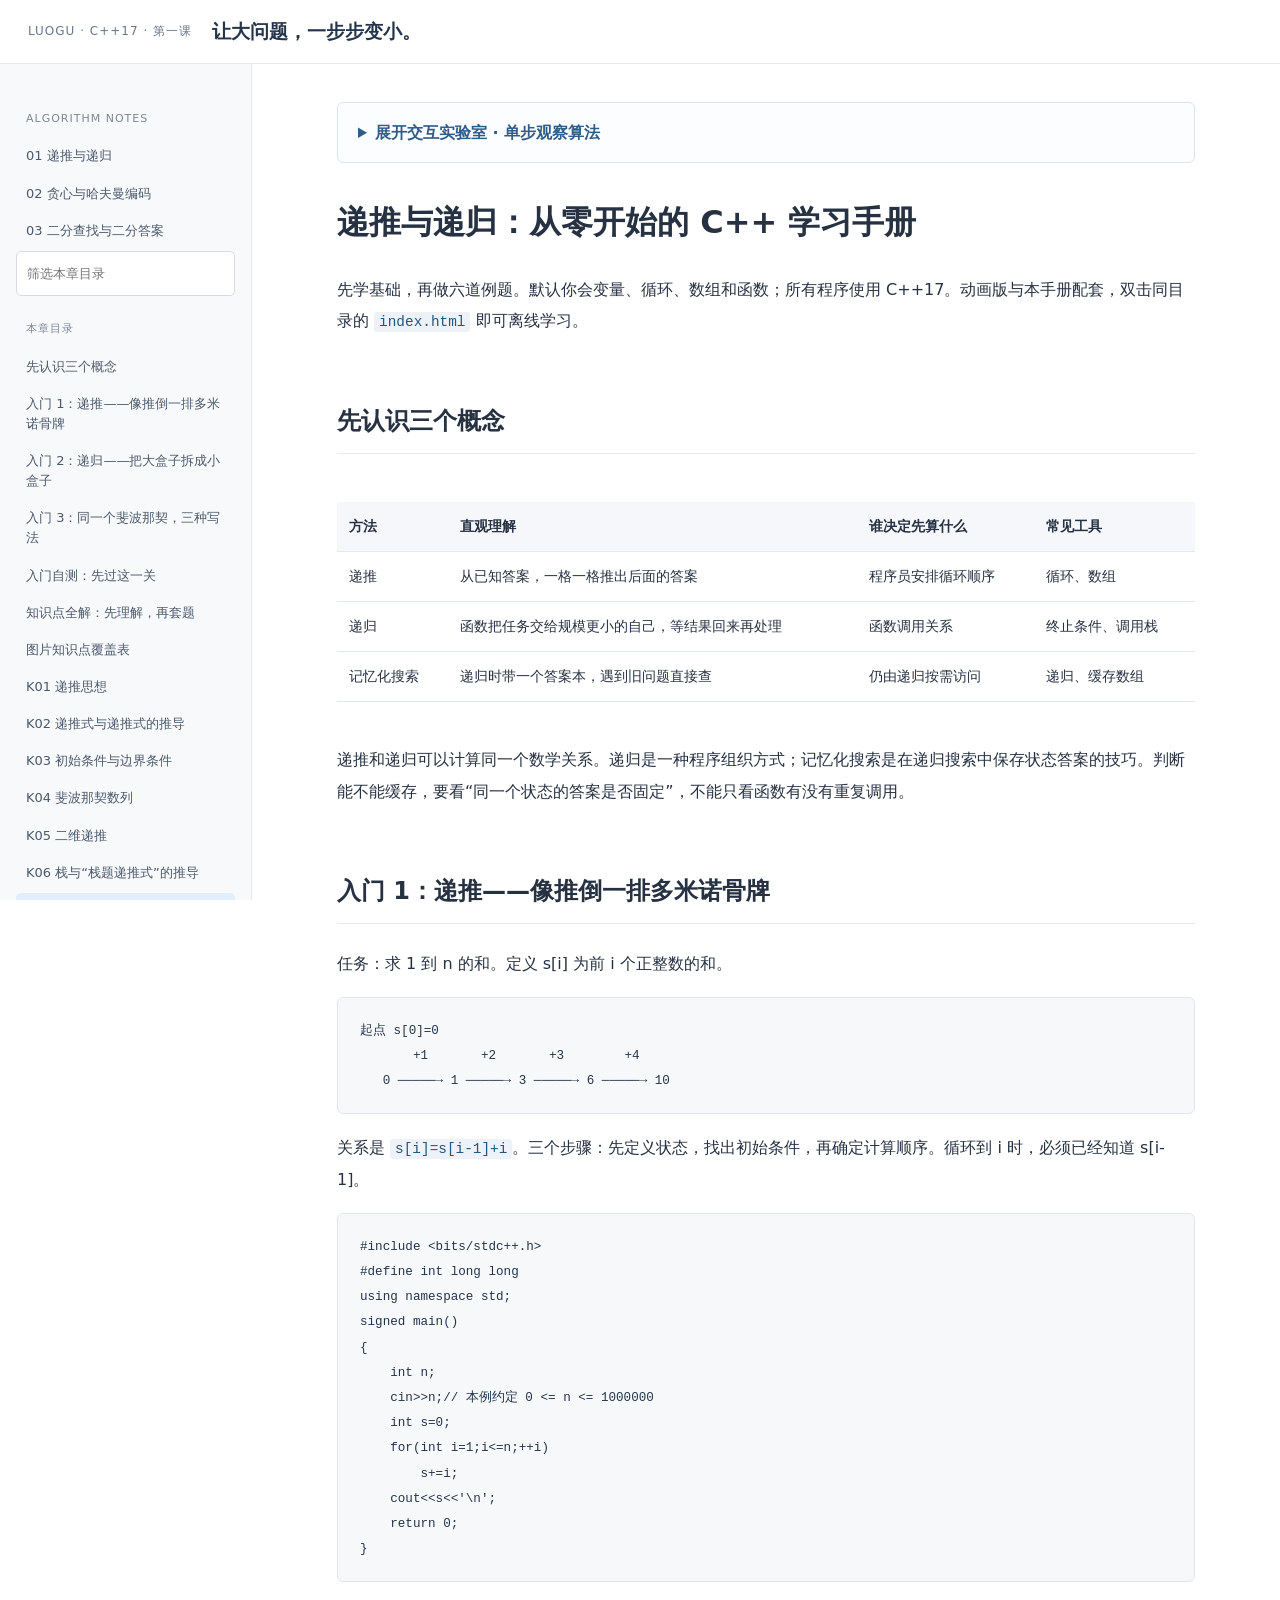
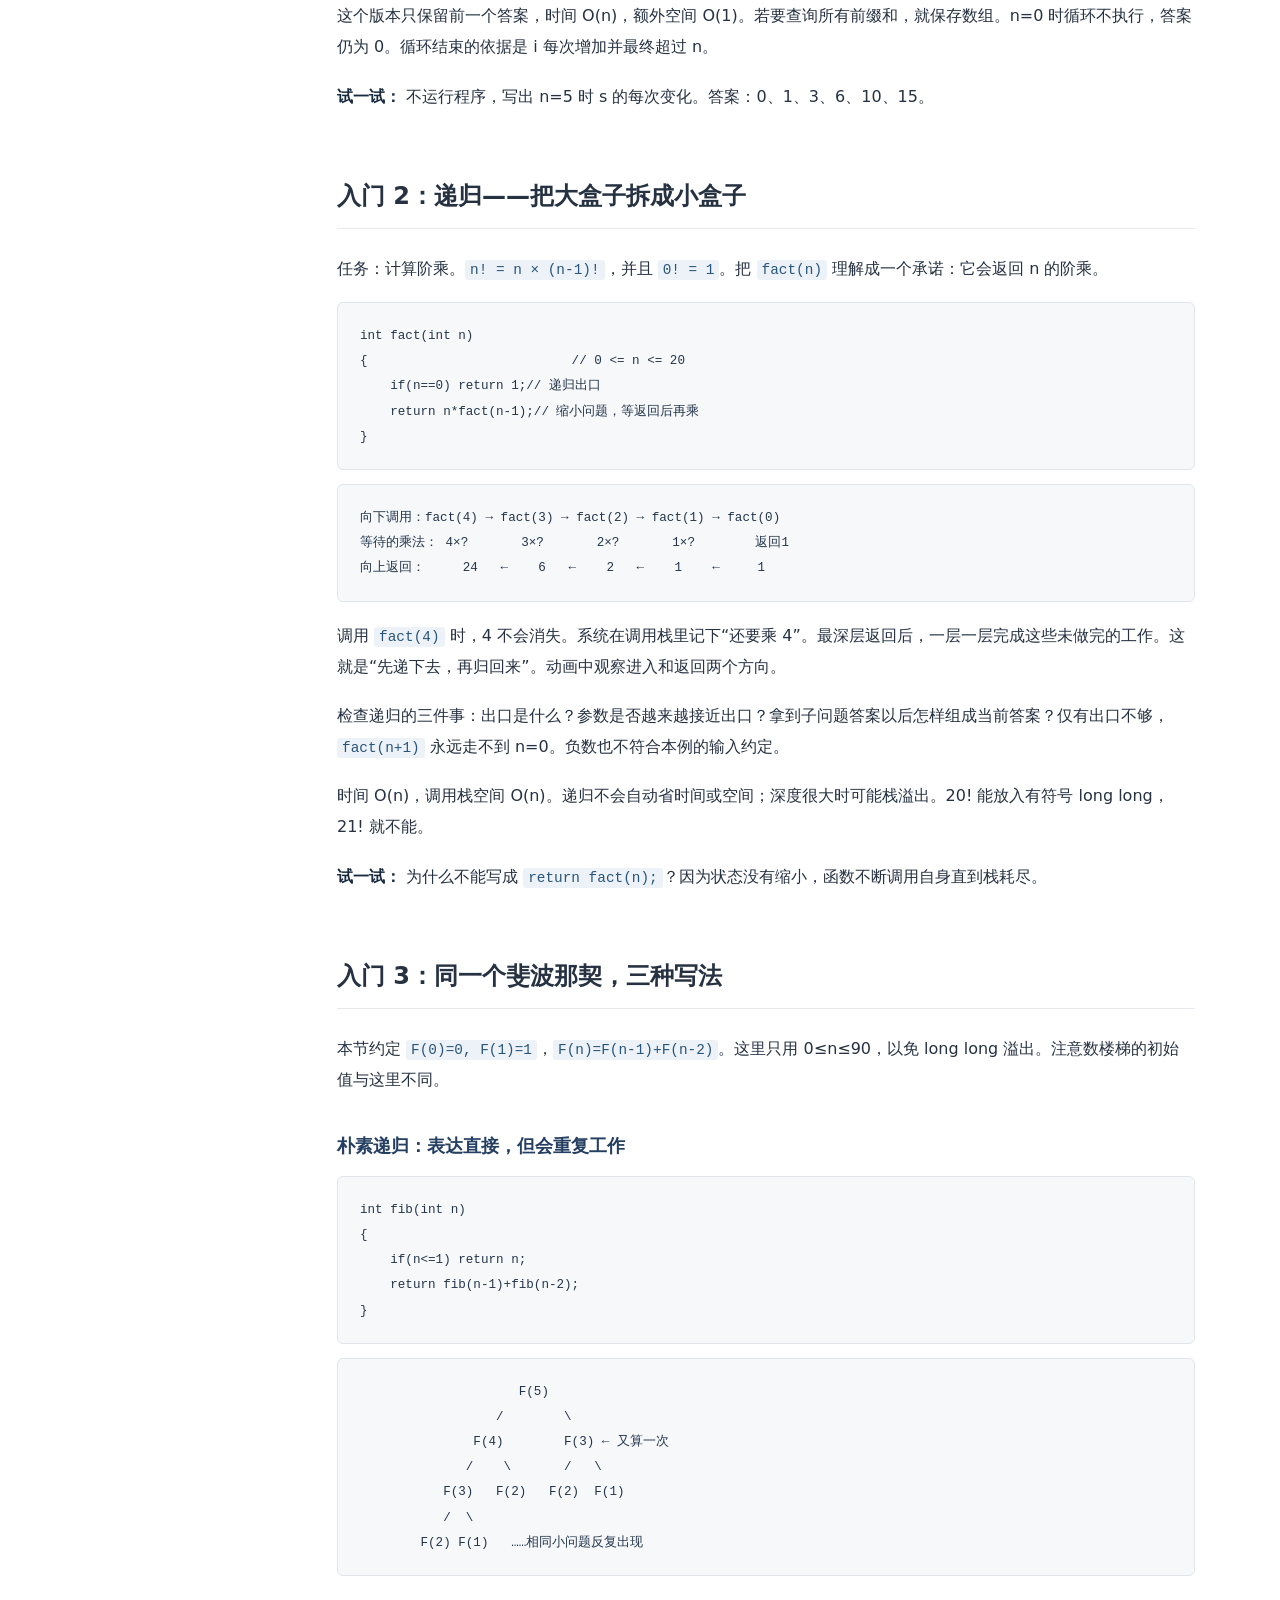
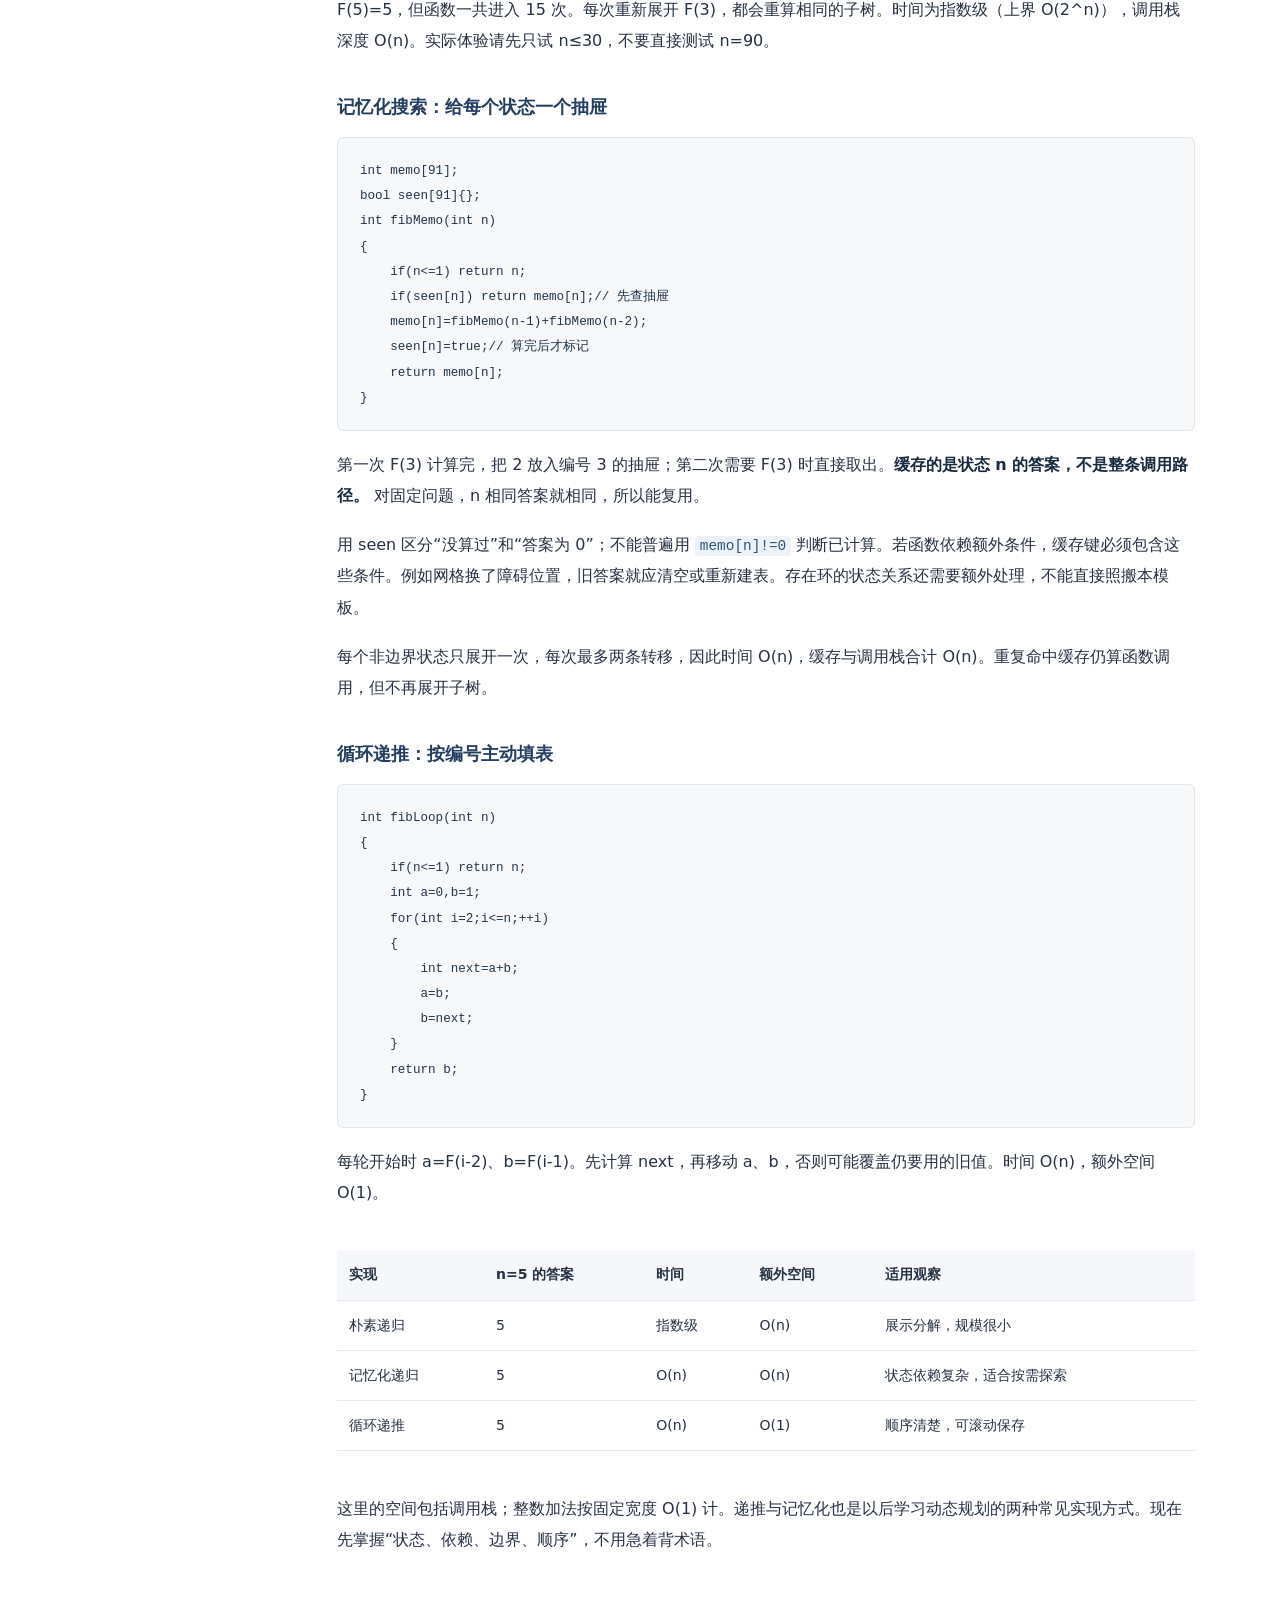
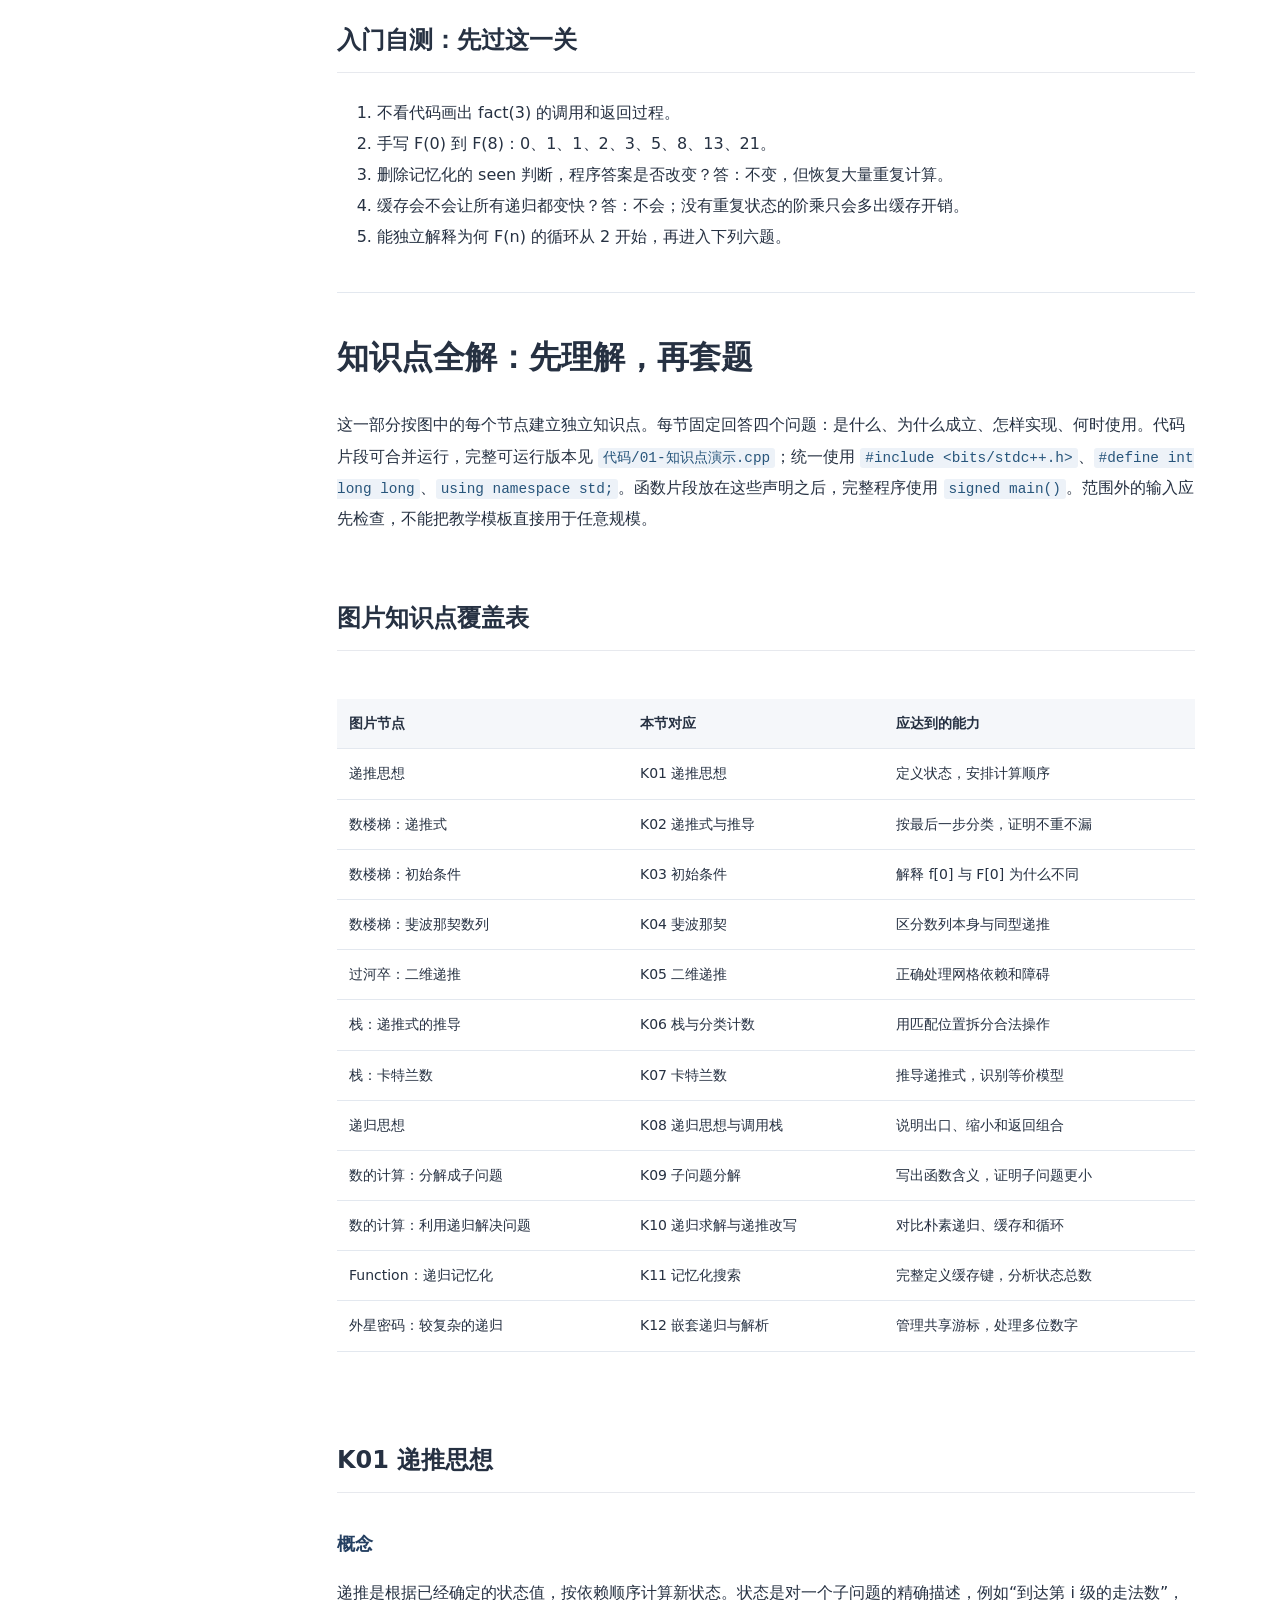
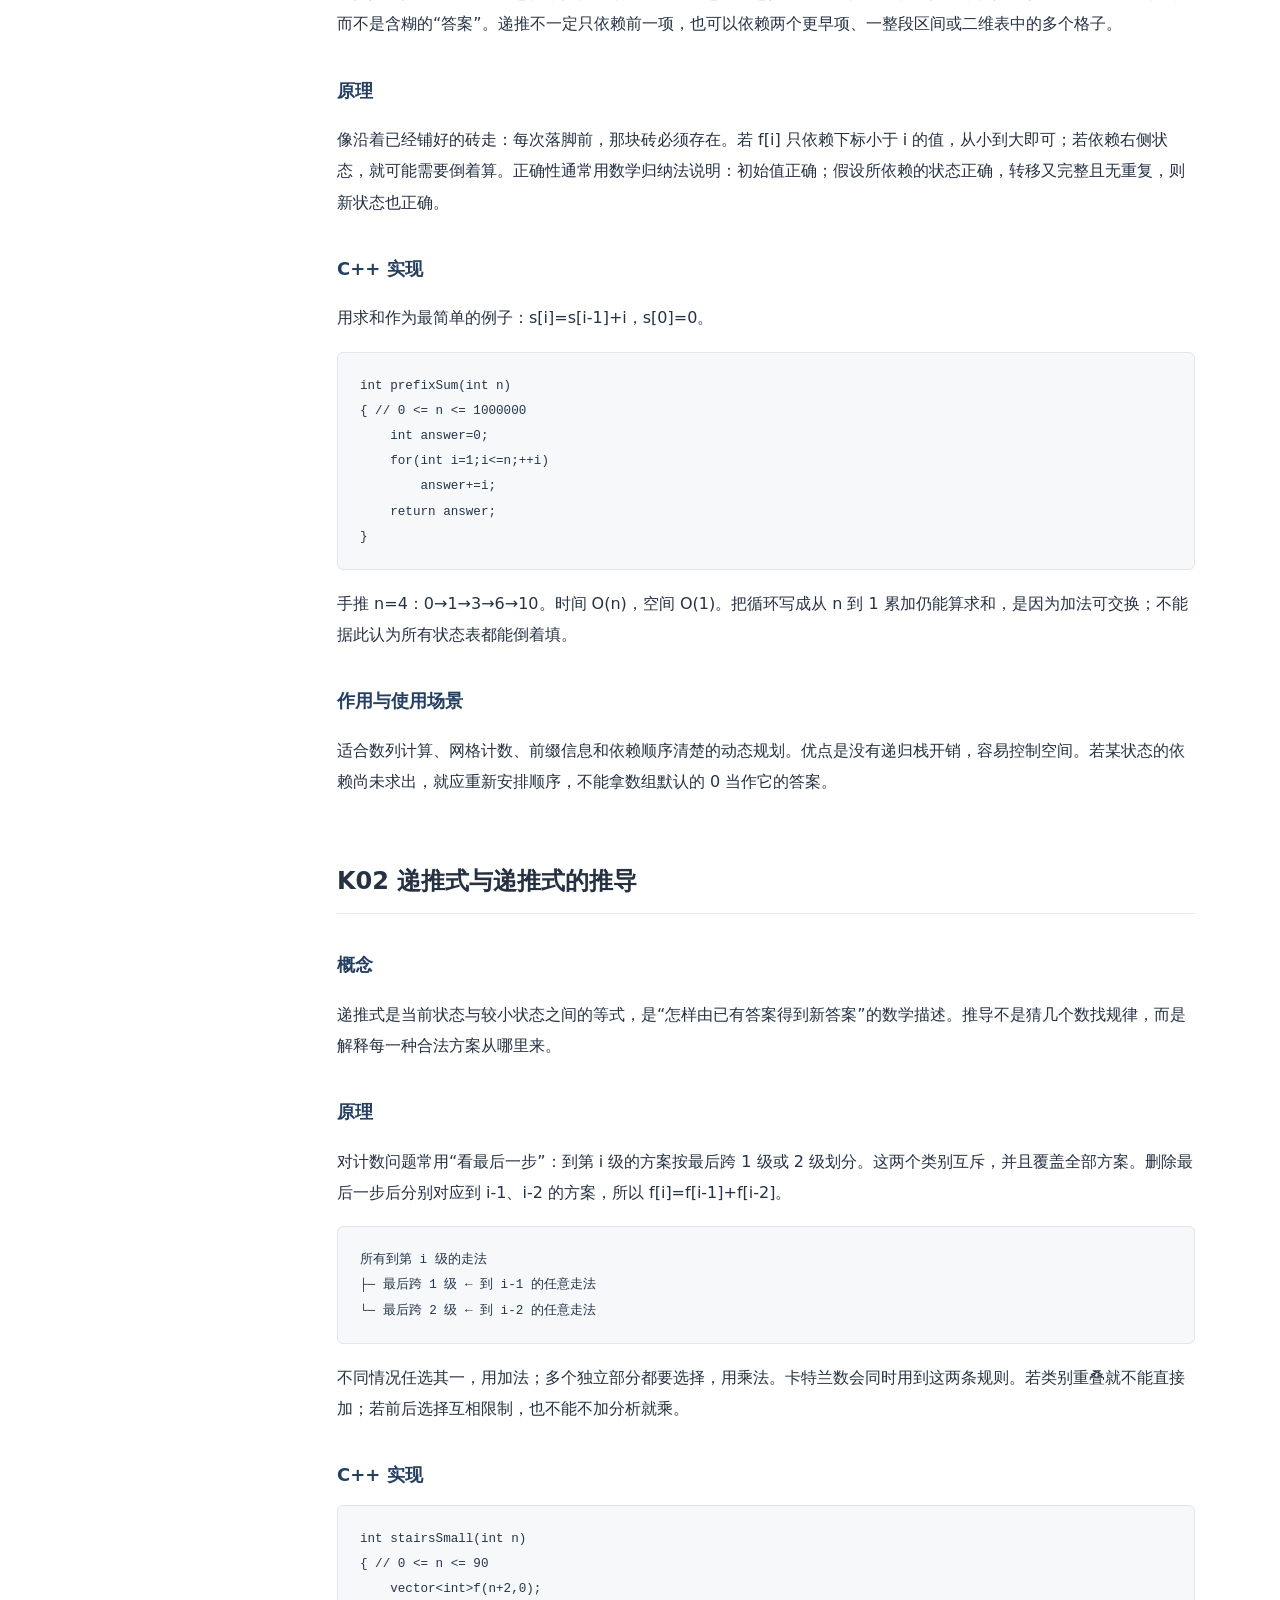
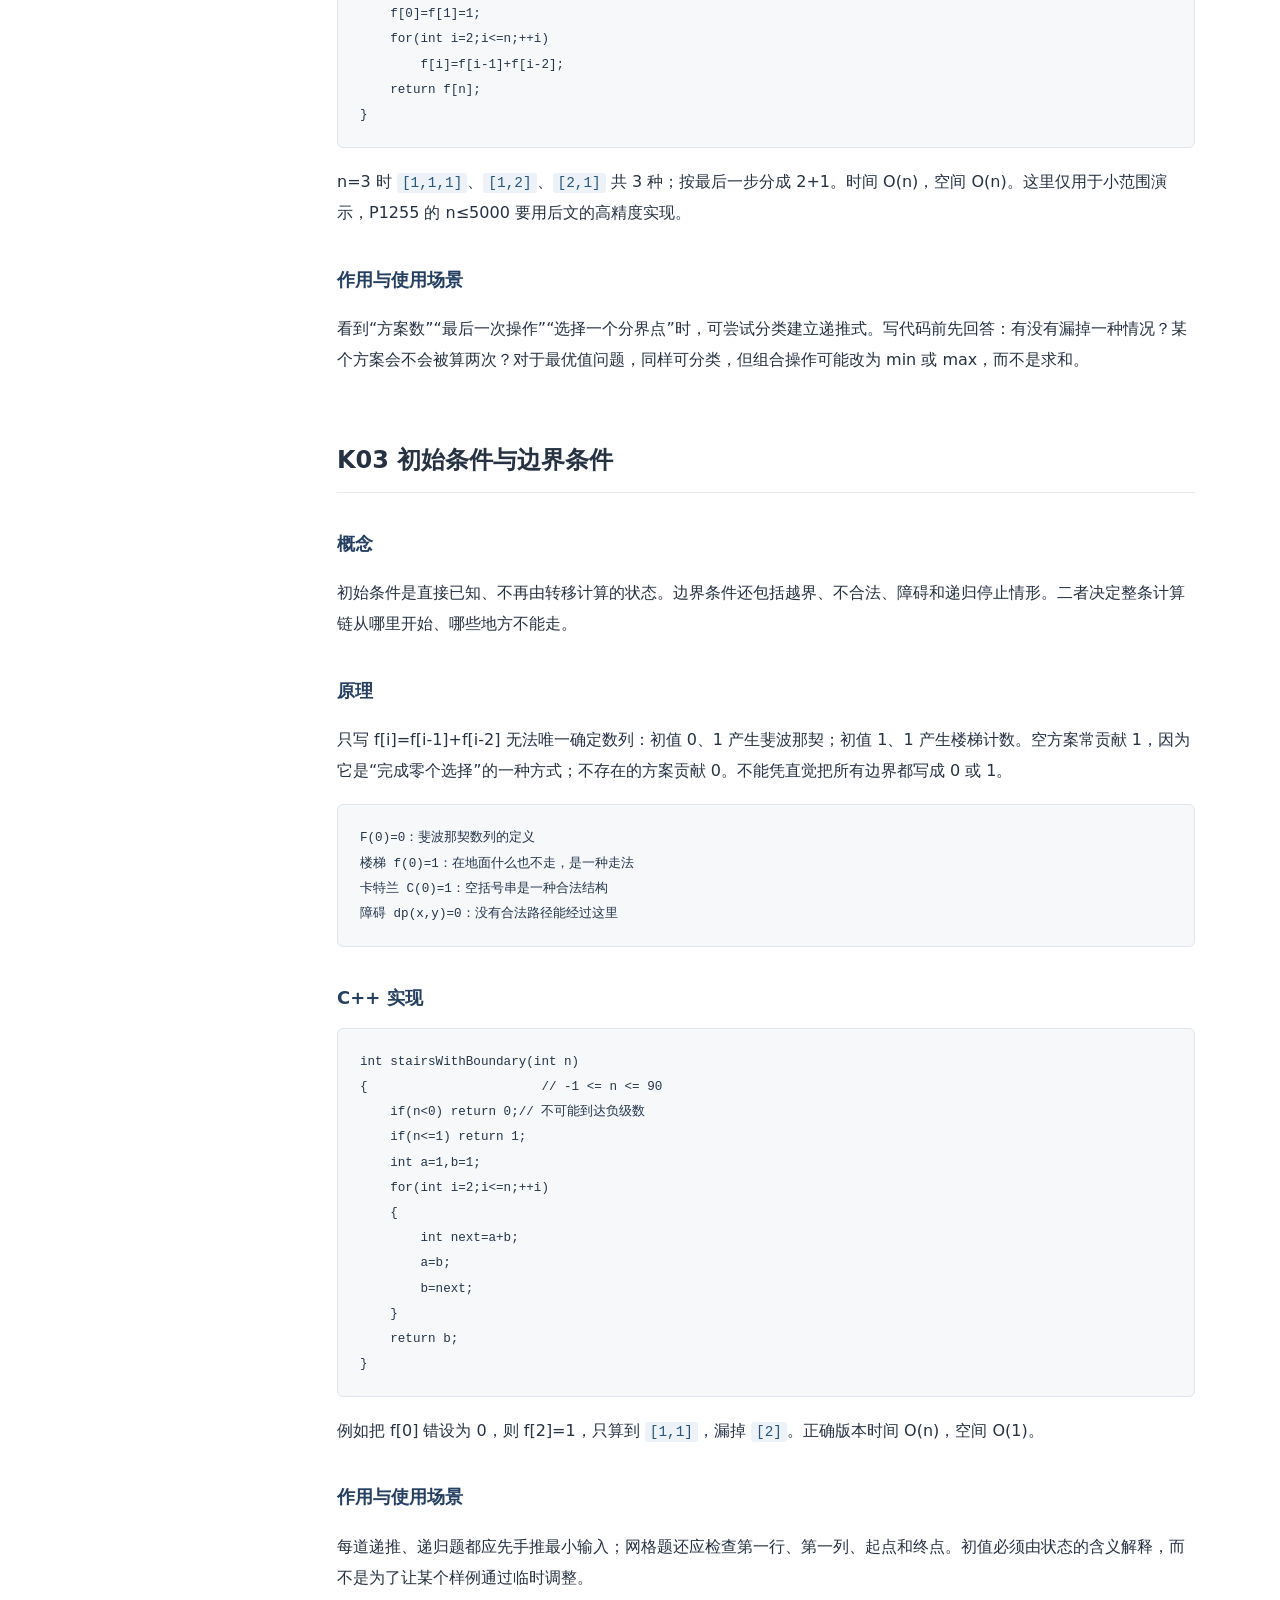
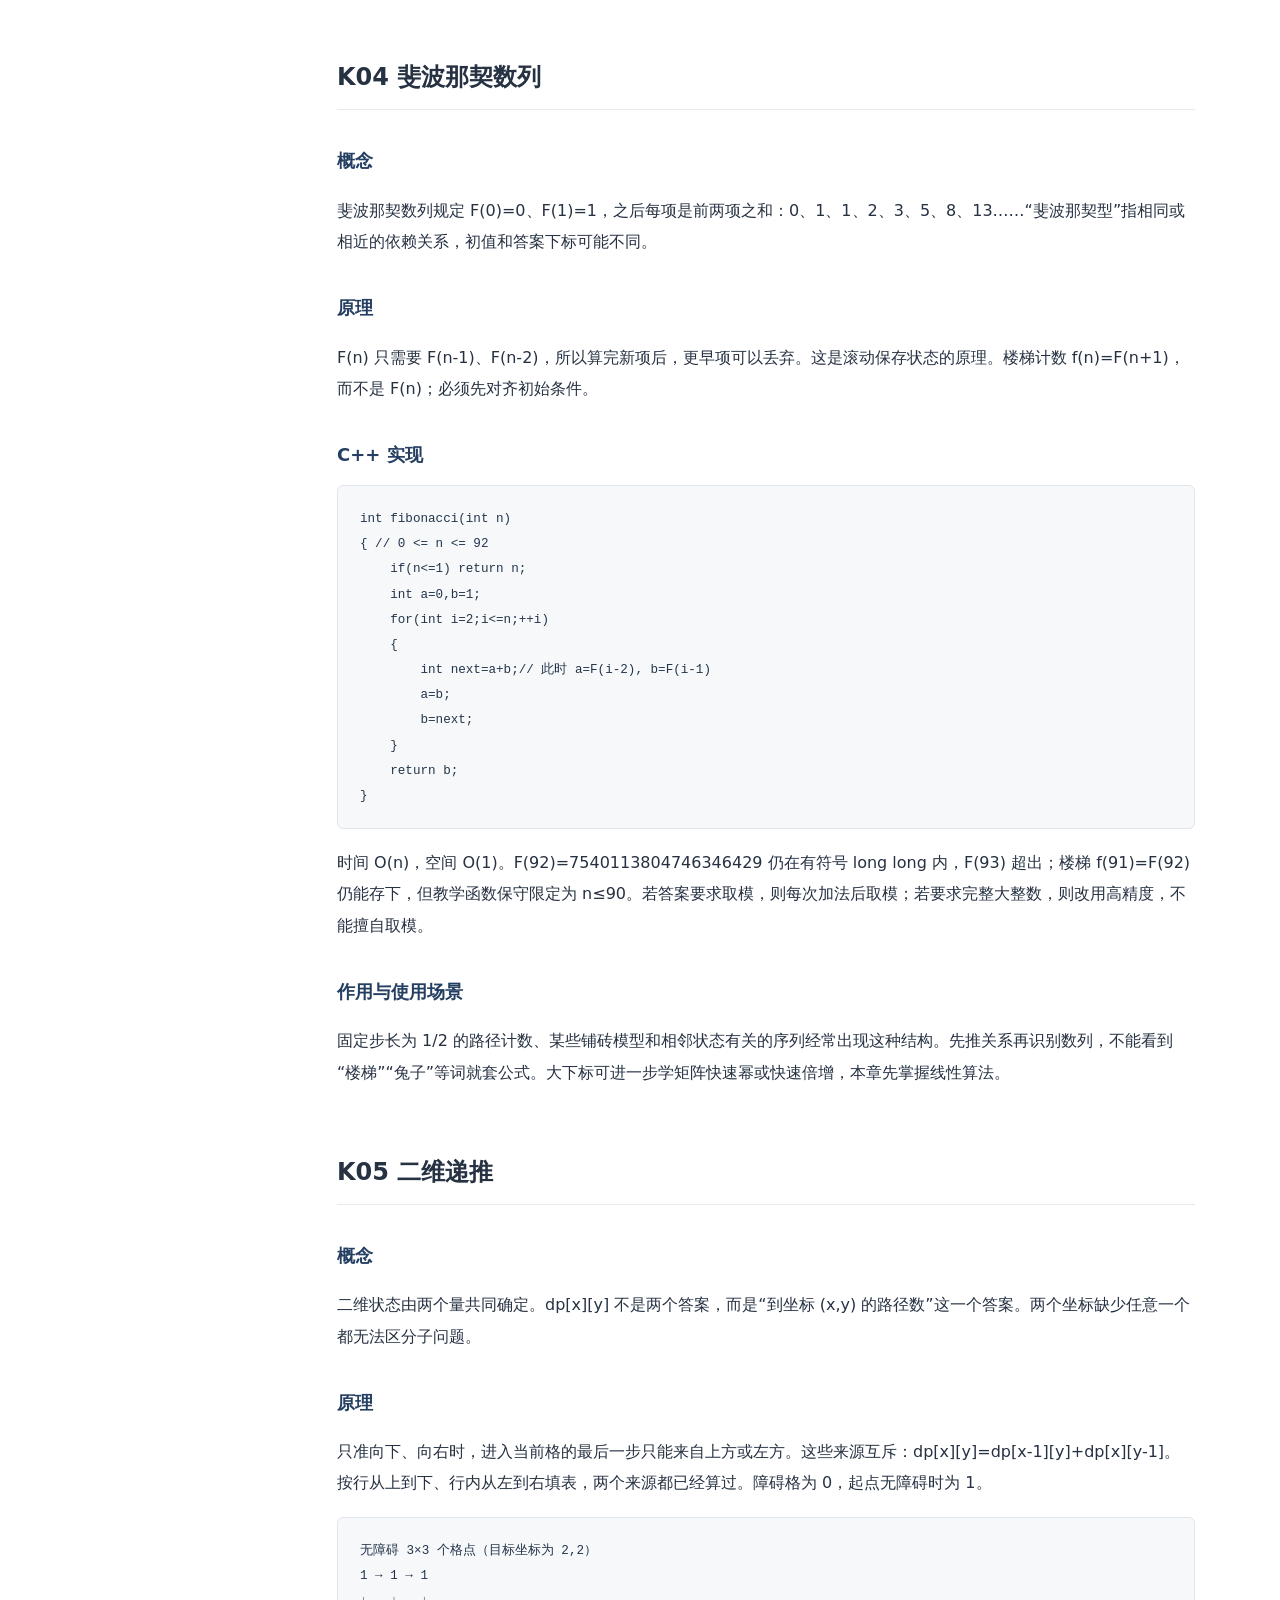
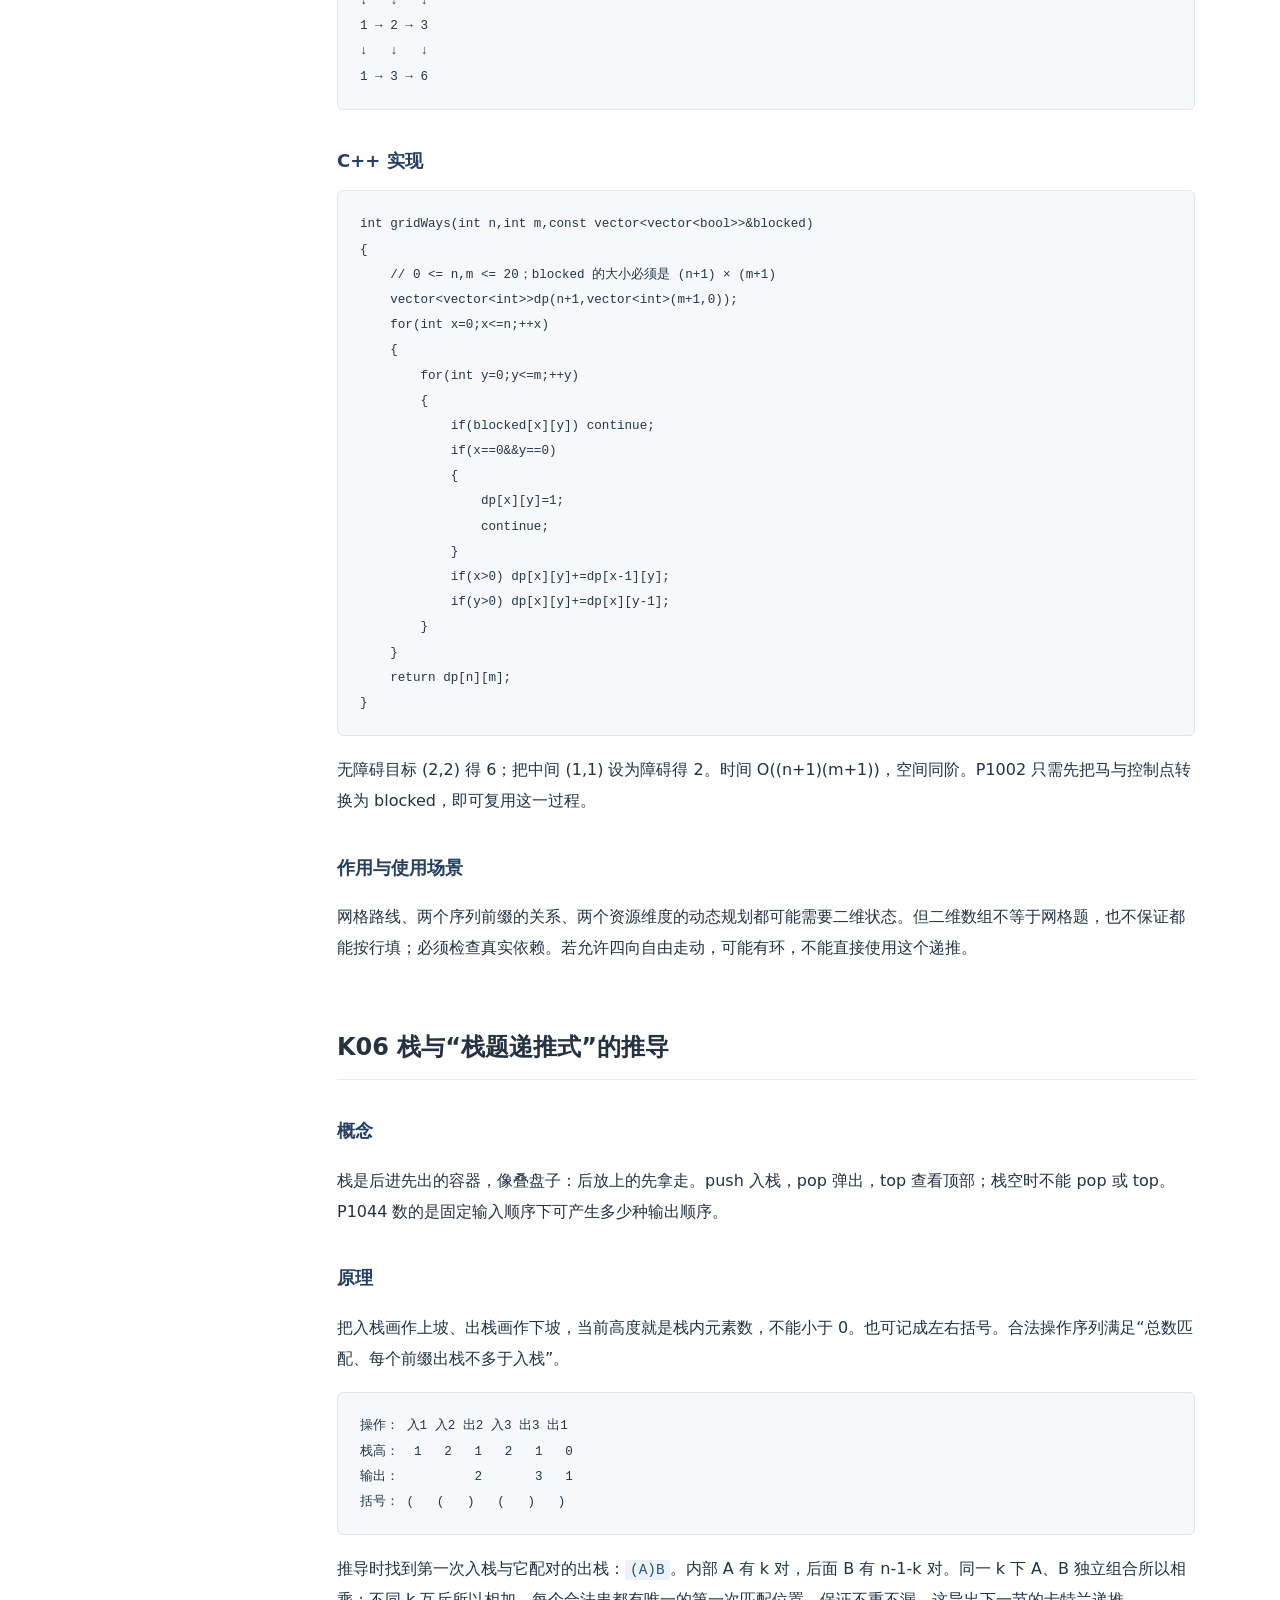
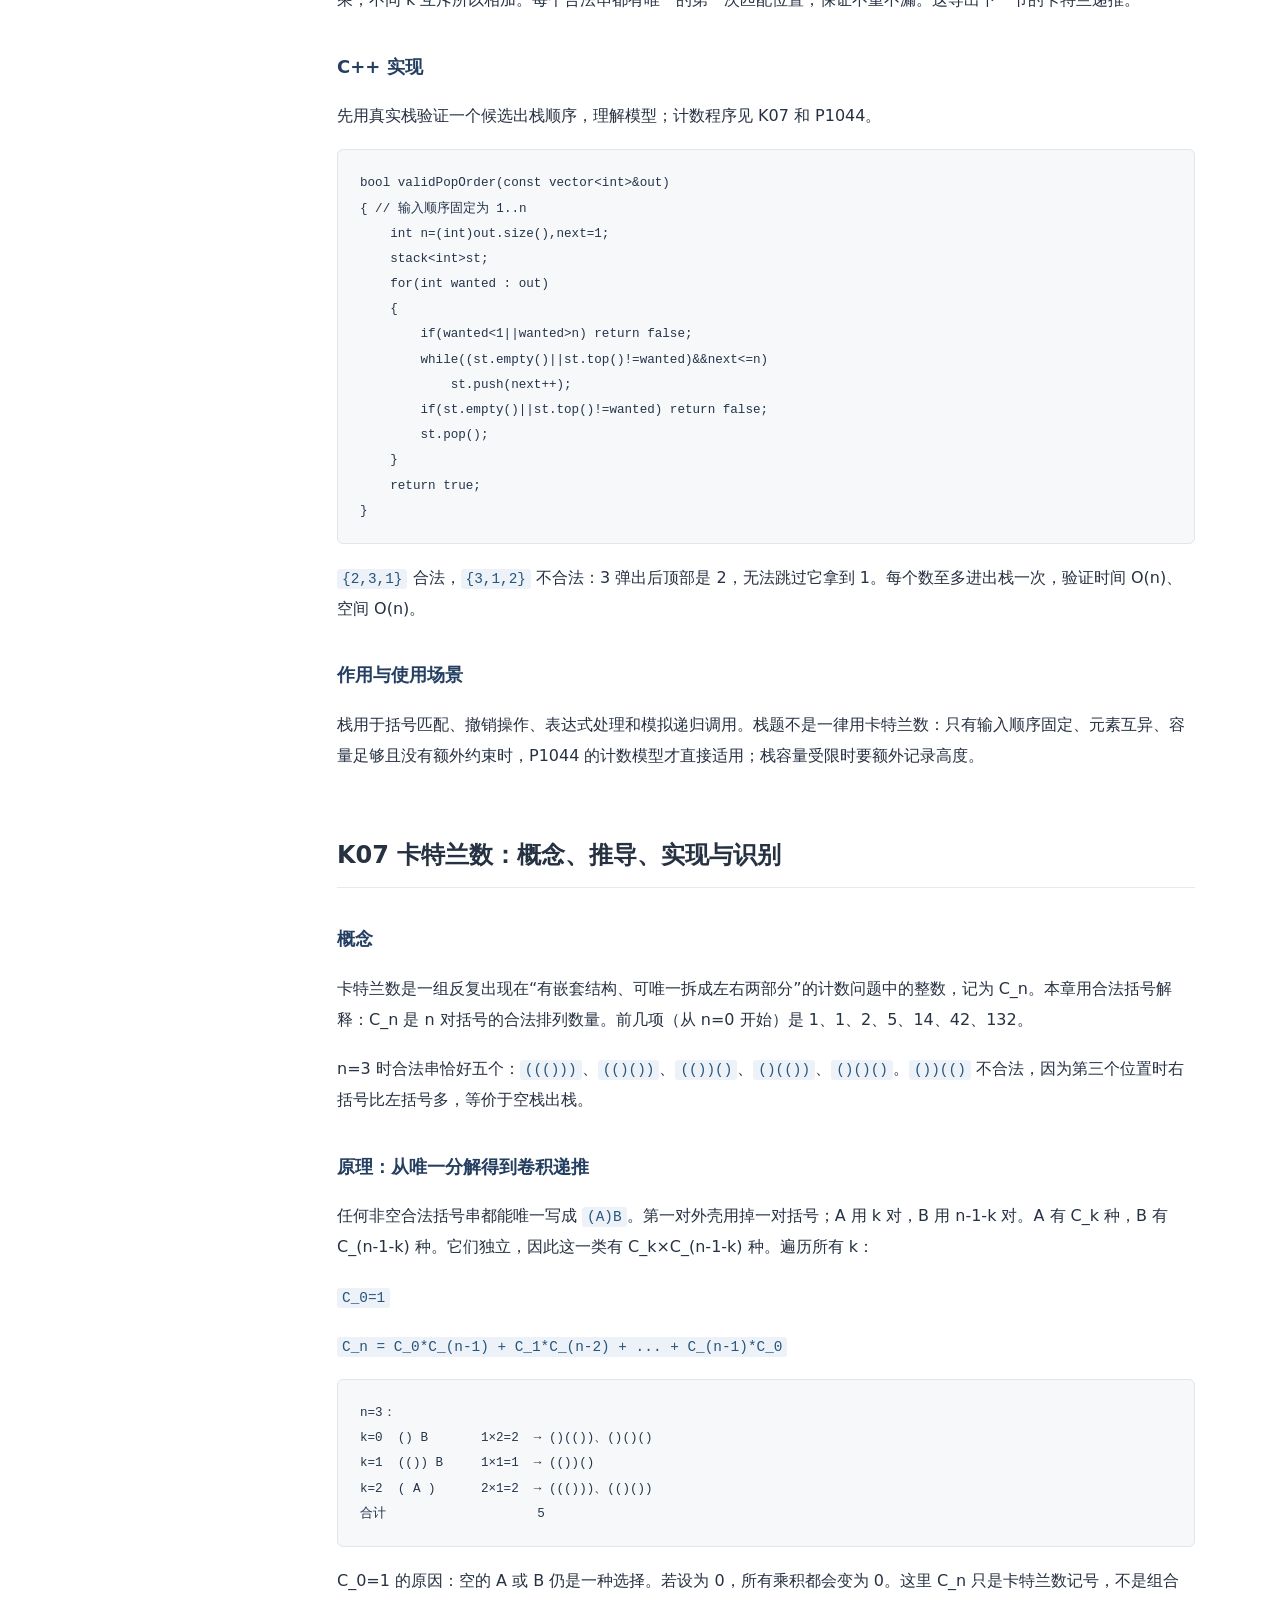
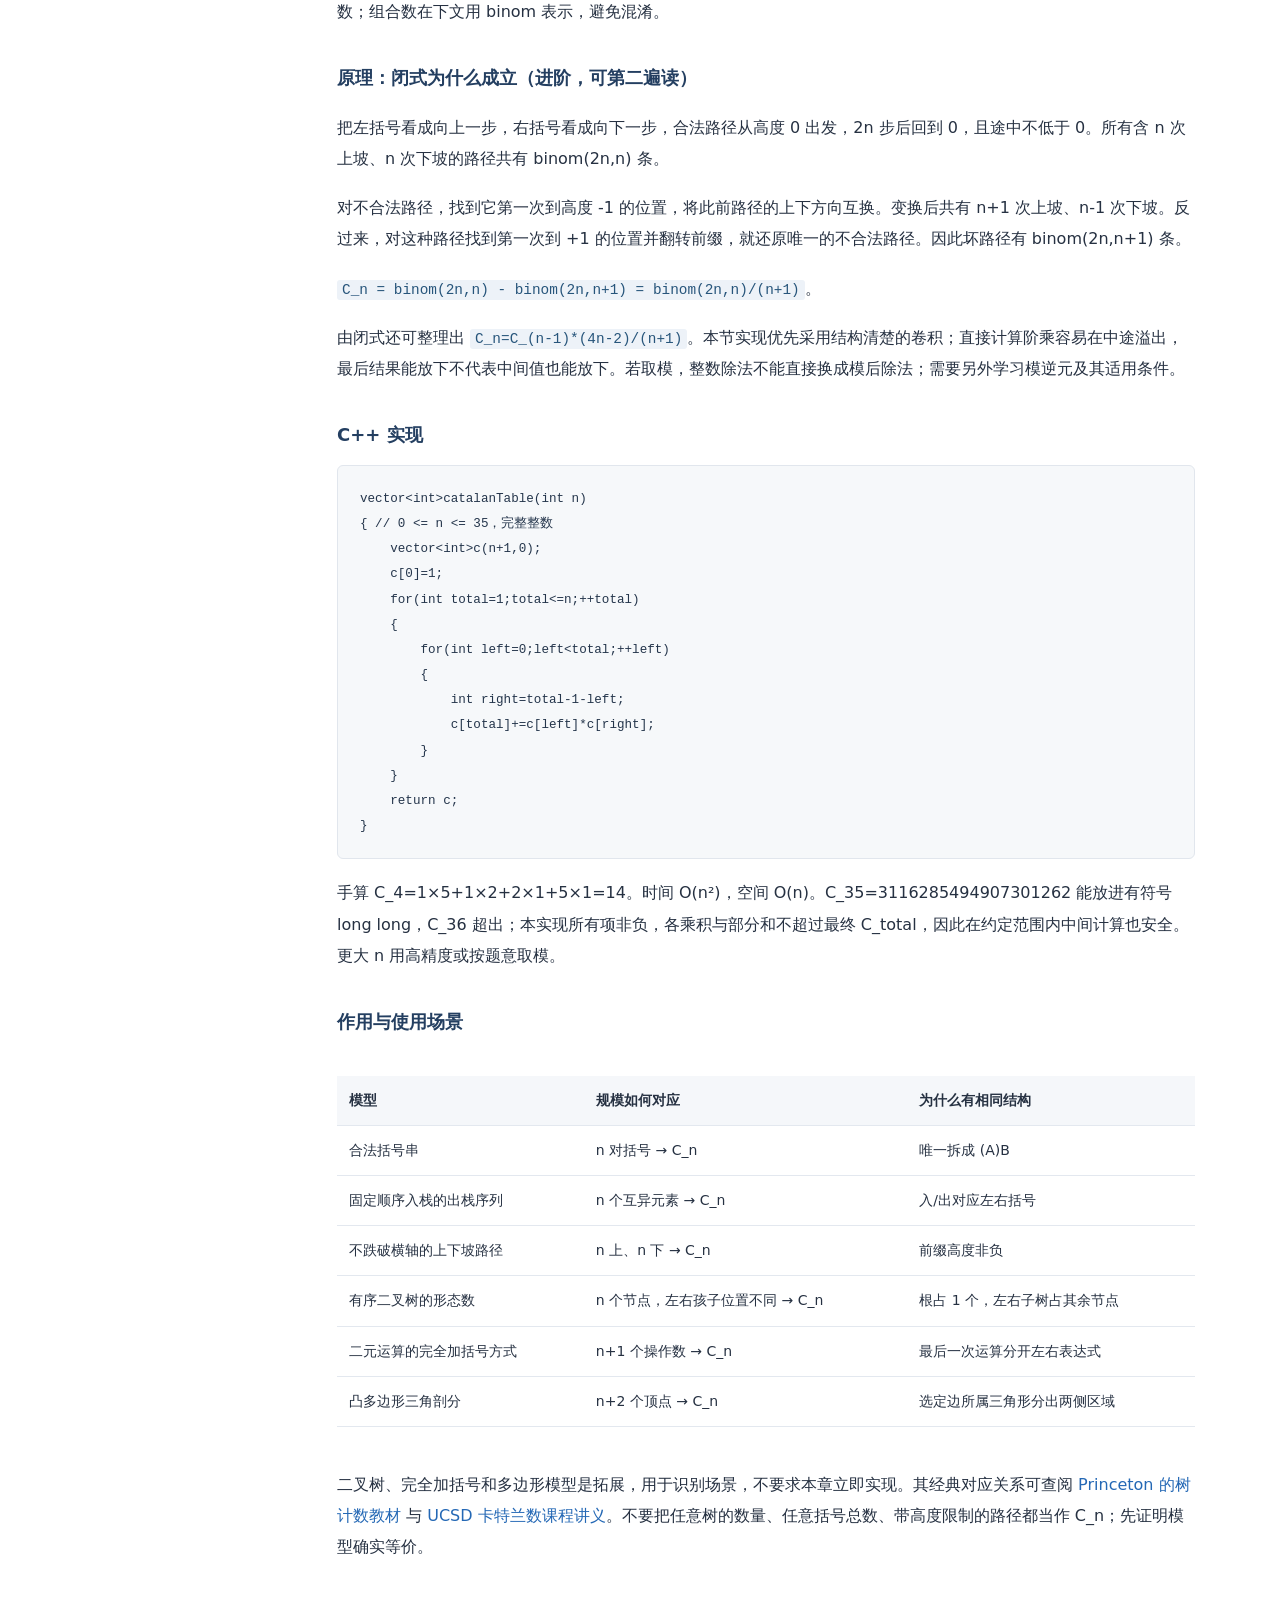
==== commit 1b8f7d3f: "新增二分专题并参考优秀算法文档重做三章阅读布局" ====
--- a/洛谷深入浅出/01-递推与递归/index.html
+++ b/洛谷深入浅出/01-递推与递归/index.html
@@ -1,6 +1,4 @@
-<!doctype html><html lang="zh-CN"><head><meta charset="utf-8"><meta name="viewport" content="width=device-width,initial-scale=1"><title>递推与递归 · 从零开始</title><style>
-:root{color-scheme:light;--bg:#f4f6fa;--ink:#20304a;--paper:#fff;--blue:#2865cd;--line:#dbe3ee}*{box-sizing:border-box}body{margin:0;background:var(--bg);color:var(--ink);font:17px/1.85 system-ui,'Microsoft YaHei',sans-serif}header{background:#162d50;color:#fff;padding:52px max(24px,calc((100vw - 1120px)/2))}header small{color:#a9ccff;letter-spacing:3px}header h1{font-size:clamp(30px,5vw,52px);margin:10px 0}header p{max-width:700px;color:#d5e1f3}main{max-width:1180px;margin:32px auto;padding:0 24px}article{background:var(--paper);padding:clamp(20px,4vw,52px);border-radius:16px}h2{margin-top:48px;border-bottom:2px solid var(--line);padding-bottom:12px;scroll-margin-top:20px}h3{color:var(--blue)}a{color:var(--blue)}pre{overflow:auto;background:#17263d;color:#e2ebfc;padding:22px;border-radius:10px;font:14px/1.7 Consolas,monospace;white-space:pre}code{font-family:Consolas,monospace}p code{background:#ecf2fb;padding:2px 5px;border-radius:4px}nav{display:flex;gap:8px;flex-wrap:wrap;margin:24px 0}nav a{font-size:14px;text-decoration:none;background:#fff;padding:8px 14px;border:1px solid var(--line);border-radius:8px}table{border-collapse:collapse;width:100%;font-size:15px}td,th{padding:12px;border-bottom:1px solid var(--line);text-align:left}.table-wrap{overflow:auto}.lab{padding:28px;background:white;border:1px solid var(--line);border-radius:16px}.lab h2{margin-top:0}.controls{display:flex;gap:10px;flex-wrap:wrap;align-items:center}button,select{font:inherit;padding:9px 14px;border:1px solid #c7d3e5;border-radius:8px;background:#fff;color:var(--ink);cursor:pointer}button:hover{background:#edf3ff}button:disabled{opacity:.4;cursor:default}#play{background:var(--blue);color:white}.stage{min-height:260px;background:#f5f8fe;border-radius:12px;margin-top:22px;padding:24px;overflow:auto}.cells{display:flex;gap:10px;align-items:flex-end;flex-wrap:wrap}.cell{background:white;border:2px solid #cbd7eb;border-radius:9px;padding:12px;min-width:65px;text-align:center;transition:transform .3s,background .3s}.cell.active{background:#d8e9ff;border-color:#2865cd;transform:translateY(-7px)}.cell small{display:block;font-size:12px}.cell b{font-size:24px}.grid{display:grid;gap:6px;grid-template-columns:repeat(7,minmax(38px,1fr));max-width:560px}.grid .cell{min-width:0;padding:5px;font-size:14px}.cell.block{background:#ffe2df;border-color:#c8473e}.stack{display:flex;flex-direction:column-reverse;gap:8px;max-width:420px}.stack .cell{text-align:left}.caption{padding:16px 0;min-height:75px;font-weight:600}#counter{font-size:14px;color:#526581}details{margin-top:20px}footer{font-size:14px;padding:32px 0;color:#53647d}@media(prefers-reduced-motion:reduce){*{transition:none!important}}@media print{header,nav,.lab{display:none}body{background:white}main{padding:0}article{padding:0}pre{white-space:pre-wrap}h2{break-after:avoid}}
-</style></head><body><header><small>LUOGU · C++17 · 第一课</small><h1>让大问题，一步步变小。</h1><p>先理解递推、递归、记忆化，再挑战六个经典例题。每次只前进一步，观察答案从哪里来。</p></header><main><section class="lab"><h2>算法放映室</h2><p>先选入门演示，按“下一步”手推；熟悉后再播放。所有演示离线运行，计数值由实际算法生成。</p><div class="controls"><label for="scene">演示</label><select id="scene"><option value="sum">入门① 递推求和</option><option value="fact">入门② 阶乘的调用与返回</option><option value="memo">入门③ 斐波那契记忆化</option><option value="stairs">P1255 数楼梯</option><option value="grid">P1002 过河卒</option><option value="brackets">K07 卡特兰数：五种括号路径</option><option value="catalan">P1044 栈与卡特兰数</option><option value="number">P1028 数的计算</option><option value="function">P1464 缓存命中</option><option value="decode">P1928 拆套娃</option></select><button id="prev">上一步</button><button id="next">下一步</button><button id="play">自动播放</button><button id="reset">重置</button><span id="counter"></span></div><div id="stage" class="stage" role="img" aria-label="算法当前状态"></div><div id="caption" class="caption" aria-live="polite"></div></section><nav><a href="#s1">递推与递归：从零开始的 C++ 学习手册</a><a href="#s2">目录</a><a href="#s3">先认识三个概念</a><a href="#s4">入门 1：递推——像推倒一排多米诺骨牌</a><a href="#s5">入门 2：递归——把大盒子拆成小盒子</a><a href="#s6">入门 3：同一个斐波那契，三种写法</a><a href="#s7">入门自测：先过这一关</a><a href="#s8">知识点全解：先理解，再套题</a><a href="#s9">图片知识点覆盖表</a><a href="#s10">K01 递推思想</a><a href="#s11">K02 递推式与递推式的推导</a><a href="#s12">K03 初始条件与边界条件</a><a href="#s13">K04 斐波那契数列</a><a href="#s14">K05 二维递推</a><a href="#s15">K06 栈与“栈题递推式”的推导</a><a href="#s16">K07 卡特兰数：概念、推导、实现与识别</a><a href="#s17">K08 递归思想与调用栈</a><a href="#s18">K09 分解成子问题</a><a href="#s19">K10 利用递归求解，并改写成递推</a><a href="#s20">K11 递归记忆化（记忆化搜索）</a><a href="#s21">K12 较复杂的递归：嵌套结构与共享游标</a><a href="#s22">知识点综合检查</a><a href="#s23">对照图片：六个经典例题</a><a href="#s24">P1255 数楼梯：从最后一步倒推</a><a href="#s25">P1002 过河卒：在棋盘上填表</a><a href="#s26">P1044 栈：把合法操作拆成两段</a><a href="#s27">P1028 数的计算：递归分解与循环实现</a><a href="#s28">P1464 Function：给三个参数建立缓存</a><a href="#s29">P1928 外星密码：每层递归负责一对括号</a><a href="#s30">带括号的递归解析（递归 + 全局下标）</a><a href="#s31">一、核心思想</a><a href="#s32">二、通用递归模板</a><a href="#s33">三、解题步骤</a><a href="#s34">四、例题：P1928 外星密码</a><a href="#s35">五、递归过程模拟</a><a href="#s36">六、常见错误</a><a href="#s37">七、复习总结</a><a href="#s38">如何安排学习</a><a href="#s39">来源与范围</a></nav><article><p><a id="section-1"></a></p>
+<!doctype html><html lang="zh-CN"><head><meta charset="utf-8"><meta name="viewport" content="width=device-width,initial-scale=1"><title>递推与递归 · 从零开始</title><link rel="stylesheet" href="../阅读主题.css"></head><body><header><small>LUOGU · C++17 · 第一课</small><h1>让大问题，一步步变小。</h1><p>先理解递推、递归、记忆化，再挑战六个经典例题。每次只前进一步，观察答案从哪里来。</p></header><main><details class="lab-wrap"><summary>展开交互实验室 · 单步观察算法</summary><section class="lab"><h2>算法放映室</h2><p>先选入门演示，按“下一步”手推；熟悉后再播放。所有演示离线运行，计数值由实际算法生成。</p><div class="controls"><label for="scene">演示</label><select id="scene"><option value="sum">入门① 递推求和</option><option value="fact">入门② 阶乘的调用与返回</option><option value="memo">入门③ 斐波那契记忆化</option><option value="stairs">P1255 数楼梯</option><option value="grid">P1002 过河卒</option><option value="brackets">K07 卡特兰数：五种括号路径</option><option value="catalan">P1044 栈与卡特兰数</option><option value="number">P1028 数的计算</option><option value="function">P1464 缓存命中</option><option value="decode">P1928 拆套娃</option></select><button id="prev">上一步</button><button id="next">下一步</button><button id="play">自动播放</button><button id="reset">重置</button><span id="counter"></span></div><div id="stage" class="stage" role="img" aria-label="算法当前状态"></div><div id="caption" class="caption" aria-live="polite"></div></section></details><nav><a href="#s1">递推与递归：从零开始的 C++ 学习手册</a><a href="#s2">目录</a><a href="#s3">先认识三个概念</a><a href="#s4">入门 1：递推——像推倒一排多米诺骨牌</a><a href="#s5">入门 2：递归——把大盒子拆成小盒子</a><a href="#s6">入门 3：同一个斐波那契，三种写法</a><a href="#s7">入门自测：先过这一关</a><a href="#s8">知识点全解：先理解，再套题</a><a href="#s9">图片知识点覆盖表</a><a href="#s10">K01 递推思想</a><a href="#s11">K02 递推式与递推式的推导</a><a href="#s12">K03 初始条件与边界条件</a><a href="#s13">K04 斐波那契数列</a><a href="#s14">K05 二维递推</a><a href="#s15">K06 栈与“栈题递推式”的推导</a><a href="#s16">K07 卡特兰数：概念、推导、实现与识别</a><a href="#s17">K08 递归思想与调用栈</a><a href="#s18">K09 分解成子问题</a><a href="#s19">K10 利用递归求解，并改写成递推</a><a href="#s20">K11 递归记忆化（记忆化搜索）</a><a href="#s21">K12 较复杂的递归：嵌套结构与共享游标</a><a href="#s22">知识点综合检查</a><a href="#s23">对照图片：六个经典例题</a><a href="#s24">P1255 数楼梯：从最后一步倒推</a><a href="#s25">P1002 过河卒：在棋盘上填表</a><a href="#s26">P1044 栈：把合法操作拆成两段</a><a href="#s27">P1028 数的计算：递归分解与循环实现</a><a href="#s28">P1464 Function：给三个参数建立缓存</a><a href="#s29">P1928 外星密码：每层递归负责一对括号</a><a href="#s30">带括号的递归解析（递归 + 全局下标）</a><a href="#s31">一、核心思想</a><a href="#s32">二、通用递归模板</a><a href="#s33">三、解题步骤</a><a href="#s34">四、例题：P1928 外星密码</a><a href="#s35">五、递归过程模拟</a><a href="#s36">六、常见错误</a><a href="#s37">七、复习总结</a><a href="#s38">如何安排学习</a><a href="#s39">来源与范围</a></nav><article><p><a id="section-1"></a></p>
 <h1 id="s1">递推与递归：从零开始的 C++ 学习手册</h1>
 <!-- TOC START -->
 <h2 id="s2">目录</h2>
@@ -1220,4 +1218,4 @@
 function render(){let f=frames[step],container=document.createElement('div');container.className=f.kind;for(const c of f.cells){let e=document.createElement('div');e.className='cell'+(c.active?' active':'')+(c.block?' block':'');let label=document.createElement('small'),value=document.createElement('b');label.textContent=c.label;value.textContent=c.value;e.append(label,value);container.append(e);}$('stage').replaceChildren(container);$('stage').setAttribute('aria-label',f.caption);$('caption').textContent=f.caption;$('counter').textContent=(step+1)+' / '+frames.length;$('prev').disabled=step===0;$('next').disabled=step===frames.length-1;}
 function stop(){clearInterval(timer);timer=null;$('play').textContent='自动播放';}
 $('next').onclick=()=>{stop();step=Math.min(step+1,frames.length-1);render();};$('prev').onclick=()=>{stop();step=Math.max(0,step-1);render();};$('reset').onclick=()=>{stop();step=0;render();};$('scene').onchange=()=>{stop();build($('scene').value);};$('play').onclick=()=>{if(timer){stop();return;}if(step===frames.length-1)step=0;$('play').textContent='暂停';render();timer=setInterval(()=>{if(step>=frames.length-1){stop();return;}step++;render();},1100);};build('sum');
-</script></body></html>
+</script><script src="../阅读主题.js"></script></body></html>
--- a/洛谷深入浅出/阅读主题.css
+++ b/洛谷深入浅出/阅读主题.css
@@ -0,0 +1,4 @@
+*{box-sizing:border-box}html{scroll-behavior:smooth;scroll-padding-top:88px}body{margin:0;padding:64px 0 0 252px;background:#fff;color:#263142;font:16px/1.95 system-ui,'Microsoft YaHei',sans-serif}header{position:fixed;z-index:20;top:0;left:0;right:0;height:64px;padding:0 28px;display:flex;gap:20px;align-items:center;background:#fff;border-bottom:1px solid #e7e9ee;color:#24354b}header small{font-size:12px;color:#68778d;letter-spacing:1px}header h1{margin:0;font-size:19px;line-height:1.4;font-weight:650}header p{display:none}main{max-width:950px;margin:0 auto;padding:38px 46px}article{padding:0;background:transparent}article>h1{font-size:32px;line-height:1.5;margin:18px 0 28px}h2{font-size:24px;line-height:1.5;margin:62px 0 24px;padding-top:4px;border:0;border-bottom:1px solid #e7e9ee;padding-bottom:14px}h3{font-size:18px;line-height:1.7;margin:36px 0 14px;color:#243f61}p{margin:18px 0}a{color:#2468b5;text-decoration:none}a:hover{text-decoration:underline}strong{font-weight:650;color:#172a40}blockquote{margin:24px 0;border-left:3px solid #5a91c8;padding:10px 20px;background:#f5f8fc;color:#45536a}blockquote p{margin:4px 0}nav{position:fixed;top:64px;bottom:0;left:0;width:252px;padding:22px 16px;overflow:auto;background:#f8f9fb;border-right:1px solid #e7e9ee;display:block;margin:0}nav a{display:block;padding:7px 10px;margin:3px 0;border:0;border-radius:5px;background:transparent;color:#4b596b;font-size:13px;line-height:1.55}nav a.active{color:#1c63a6;background:#e8f0fa;font-weight:650}nav input{width:100%;padding:9px 10px;border:1px solid #d5dce6;border-radius:5px;font:inherit;font-size:13px;background:white}nav .nav-title{font-size:11px;letter-spacing:1px;color:#7b8797;margin:22px 10px 10px}pre{position:relative;overflow:auto;padding:20px 22px;border:1px solid #e1e6ed;border-radius:6px;background:#f6f8fa;color:#24354b;line-height:1.8;font:14px/1.8 Consolas,'Microsoft YaHei',monospace;tab-size:4}pre code{background:none;padding:0;color:inherit}code{font:0.9em Consolas,monospace;background:#edf2f8;padding:2px 5px;border-radius:3px;color:#27557b}table{border-collapse:collapse;width:100%;font-size:14px;line-height:1.8;margin:24px 0}th,td{padding:12px;border-bottom:1px solid #e3e8ef;text-align:left;vertical-align:top}th{background:#f5f7fa;font-weight:600}table td code{white-space:normal}.table-wrap{overflow:auto}hr{border:0;border-top:1px solid #e3e8ef;margin:40px 0}.lab-wrap{border:1px solid #dbe4ef;border-radius:6px;margin:0 0 35px;background:#fbfdff}.lab-wrap>summary{padding:14px 20px;font-weight:600;color:#315c89;cursor:pointer}.lab{padding:4px 20px 18px;border:0;background:transparent}.lab h2{font-size:18px;margin:12px 0}.lab p{font-size:14px}.controls{display:flex;flex-wrap:wrap;gap:8px;align-items:center}button,select{font:14px system-ui;padding:8px 12px;border:1px solid #cdd8e6;border-radius:5px;background:white;color:#2d4767;cursor:pointer}button:disabled{opacity:.4;cursor:default}button:hover{background:#eef4fa}#play{background:#2c6fac;color:white}#counter{font-size:13px;color:#64748b}.stage{padding:20px 12px;min-height:160px;overflow:auto;background:#f2f6fc;margin-top:16px;border-radius:5px}.caption{font-size:14px;line-height:1.8;padding:15px 0 0;min-height:55px}.cells{display:flex;flex-wrap:wrap;gap:8px;align-items:center}.cell,.box{min-width:48px;border:1px solid #c6d5e8;border-radius:5px;padding:10px;background:white;text-align:center}.cell small,.box small{display:block;font-size:11px;color:#617185}.cell b,.box b{font-size:18px}.active{border-color:#347ac0!important;background:#e0eefe!important}.excluded{opacity:.35}.grid{display:grid;grid-template-columns:repeat(7,minmax(38px,1fr));gap:5px}.grid .cell{min-width:0;padding:4px}.block{background:#fce5e2}.stack{display:flex;flex-direction:column-reverse;gap:8px;max-width:420px}.tree,.children{display:flex;justify-content:center;gap:12px;align-items:flex-start;flex-wrap:wrap}.branch{text-align:center}.node{display:inline-block;border:1px solid #8eb0d8;background:#e7f1fd;border-radius:5px;padding:7px 12px}.children{border-top:1px solid #a9bbd1;margin-top:10px;padding-top:10px}svg{max-width:100%;height:auto}footer{font-size:12px;color:#7a8796;margin:45px 0 15px}button:focus-visible,a:focus-visible,select:focus-visible{outline:3px solid #e5a74d;outline-offset:2px}@media(max-width:1000px){body{padding-left:220px}nav{width:220px}main{padding:28px}}@media(max-width:720px){body{padding:64px 0 0}header{padding:0 16px}header h1{font-size:16px}header small{display:none}nav{position:static;width:auto;max-height:220px;border:1px solid #e4e9f0;border-radius:5px;margin:0 0 25px;padding:12px}main{padding:20px}h2{font-size:22px;margin-top:42px}article>h1{font-size:27px}table{display:block;overflow:auto}pre{font-size:13px}.stage{padding:12px 6px}.lab{padding:0 12px 14px}}@media(prefers-reduced-motion:reduce){html{scroll-behavior:auto}*{transition:none!important}}@media print{body{padding:0}header,nav,.lab-wrap{display:none}main{max-width:none;padding:0}pre{white-space:pre-wrap}h2{break-after:avoid}}
+nav a[hidden]{display:none}
+
+article [hidden]{display:none}
